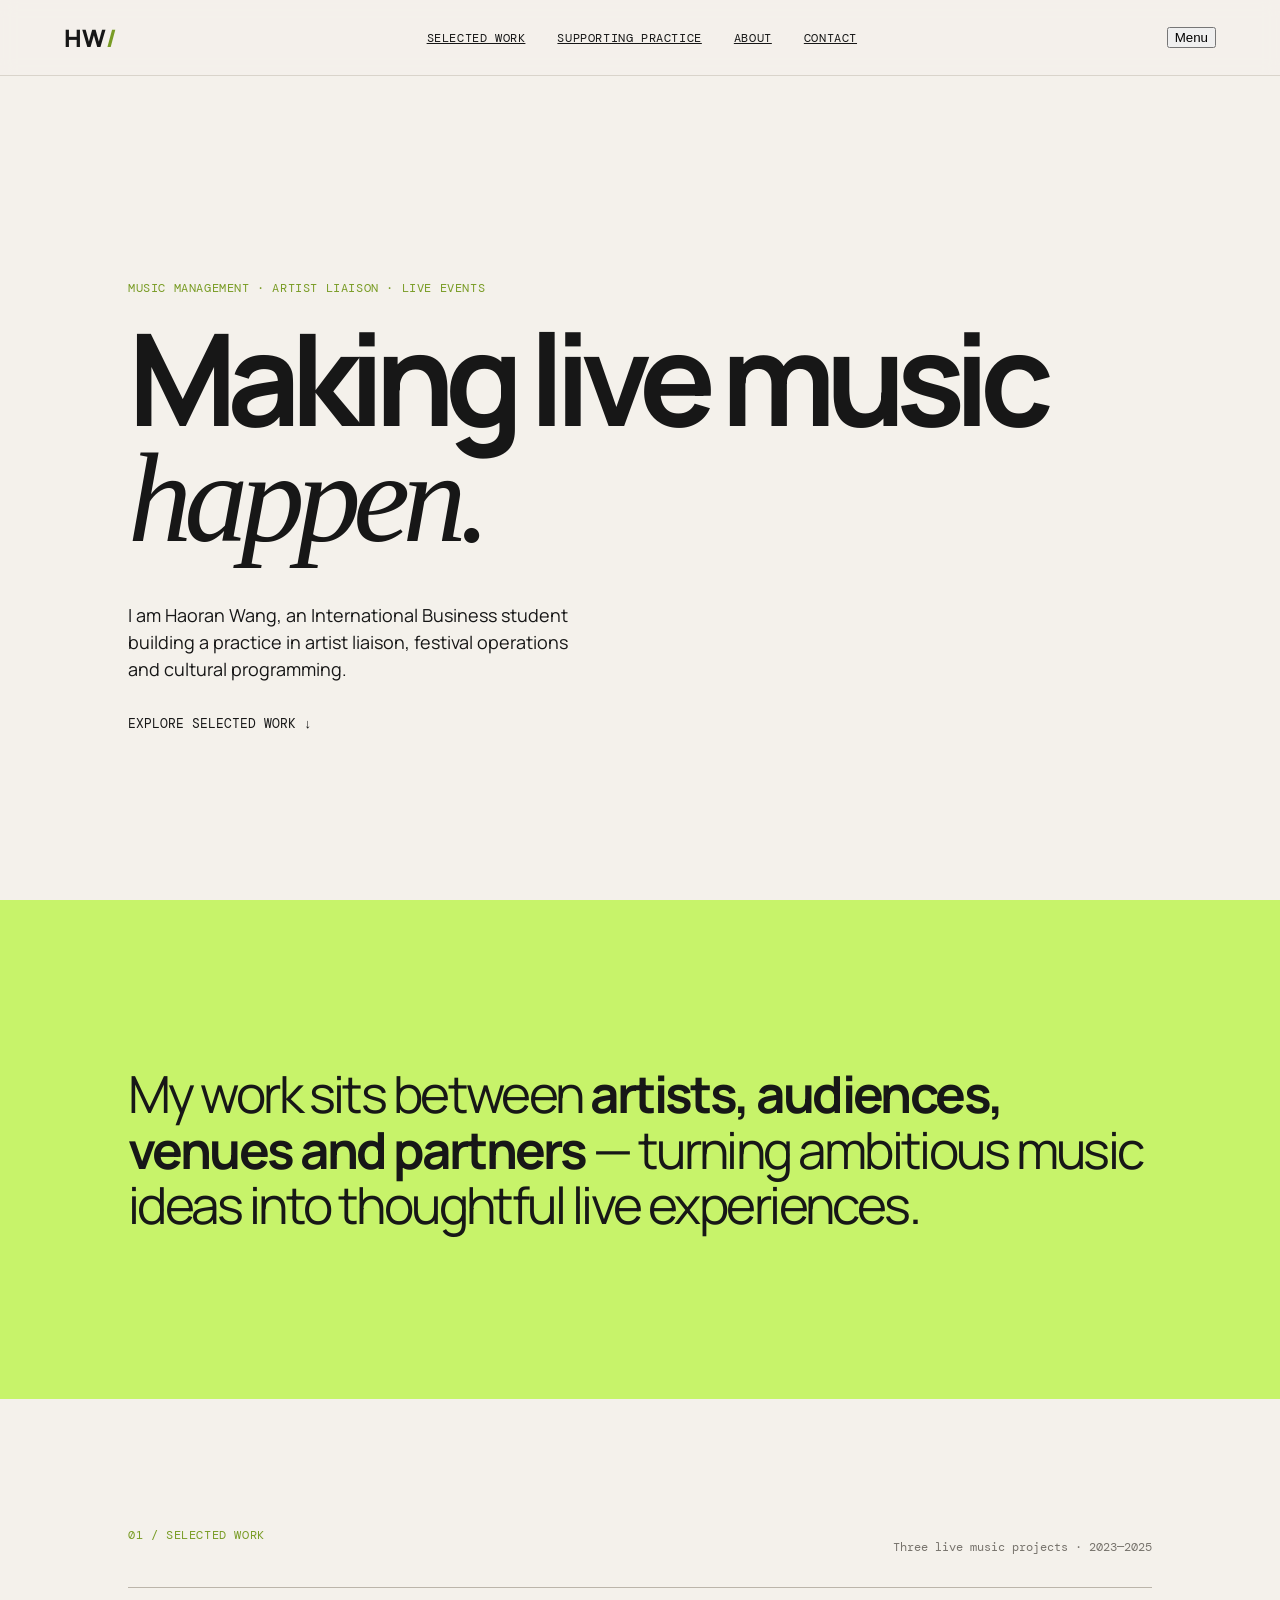
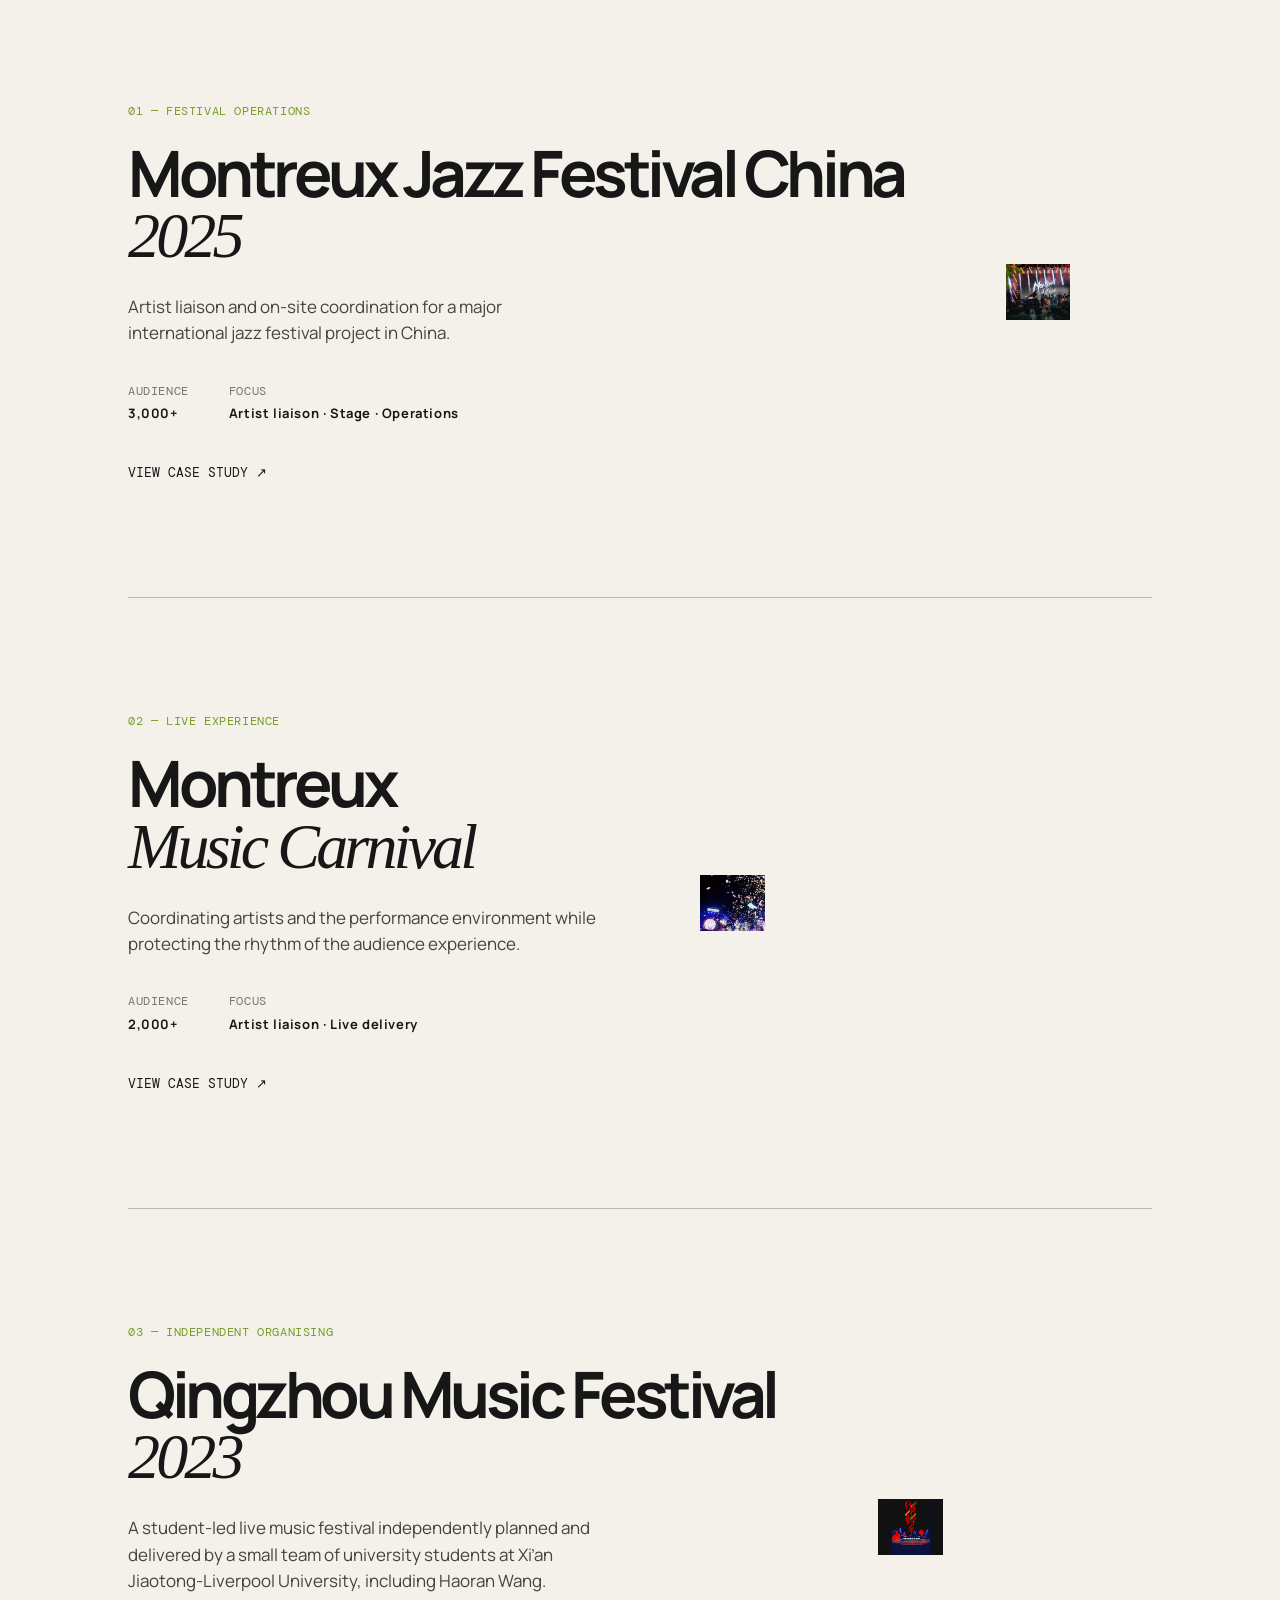
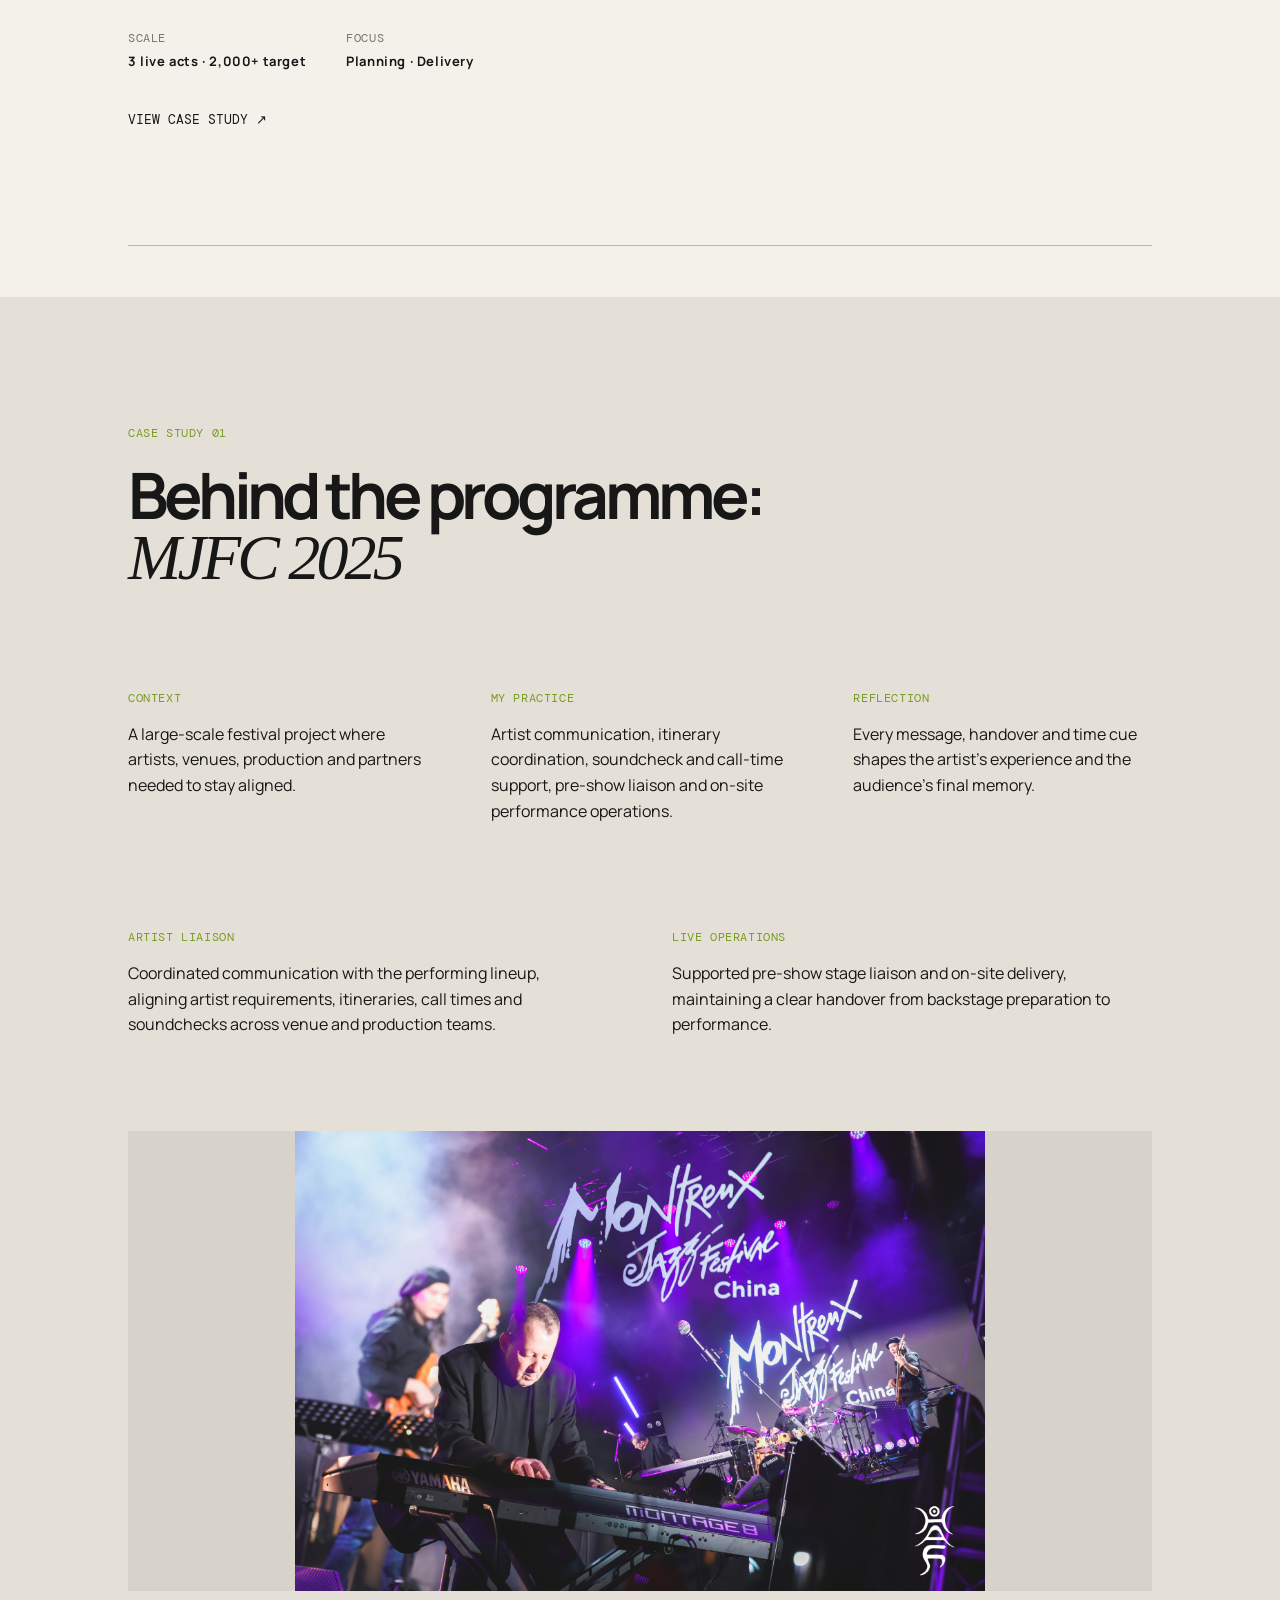
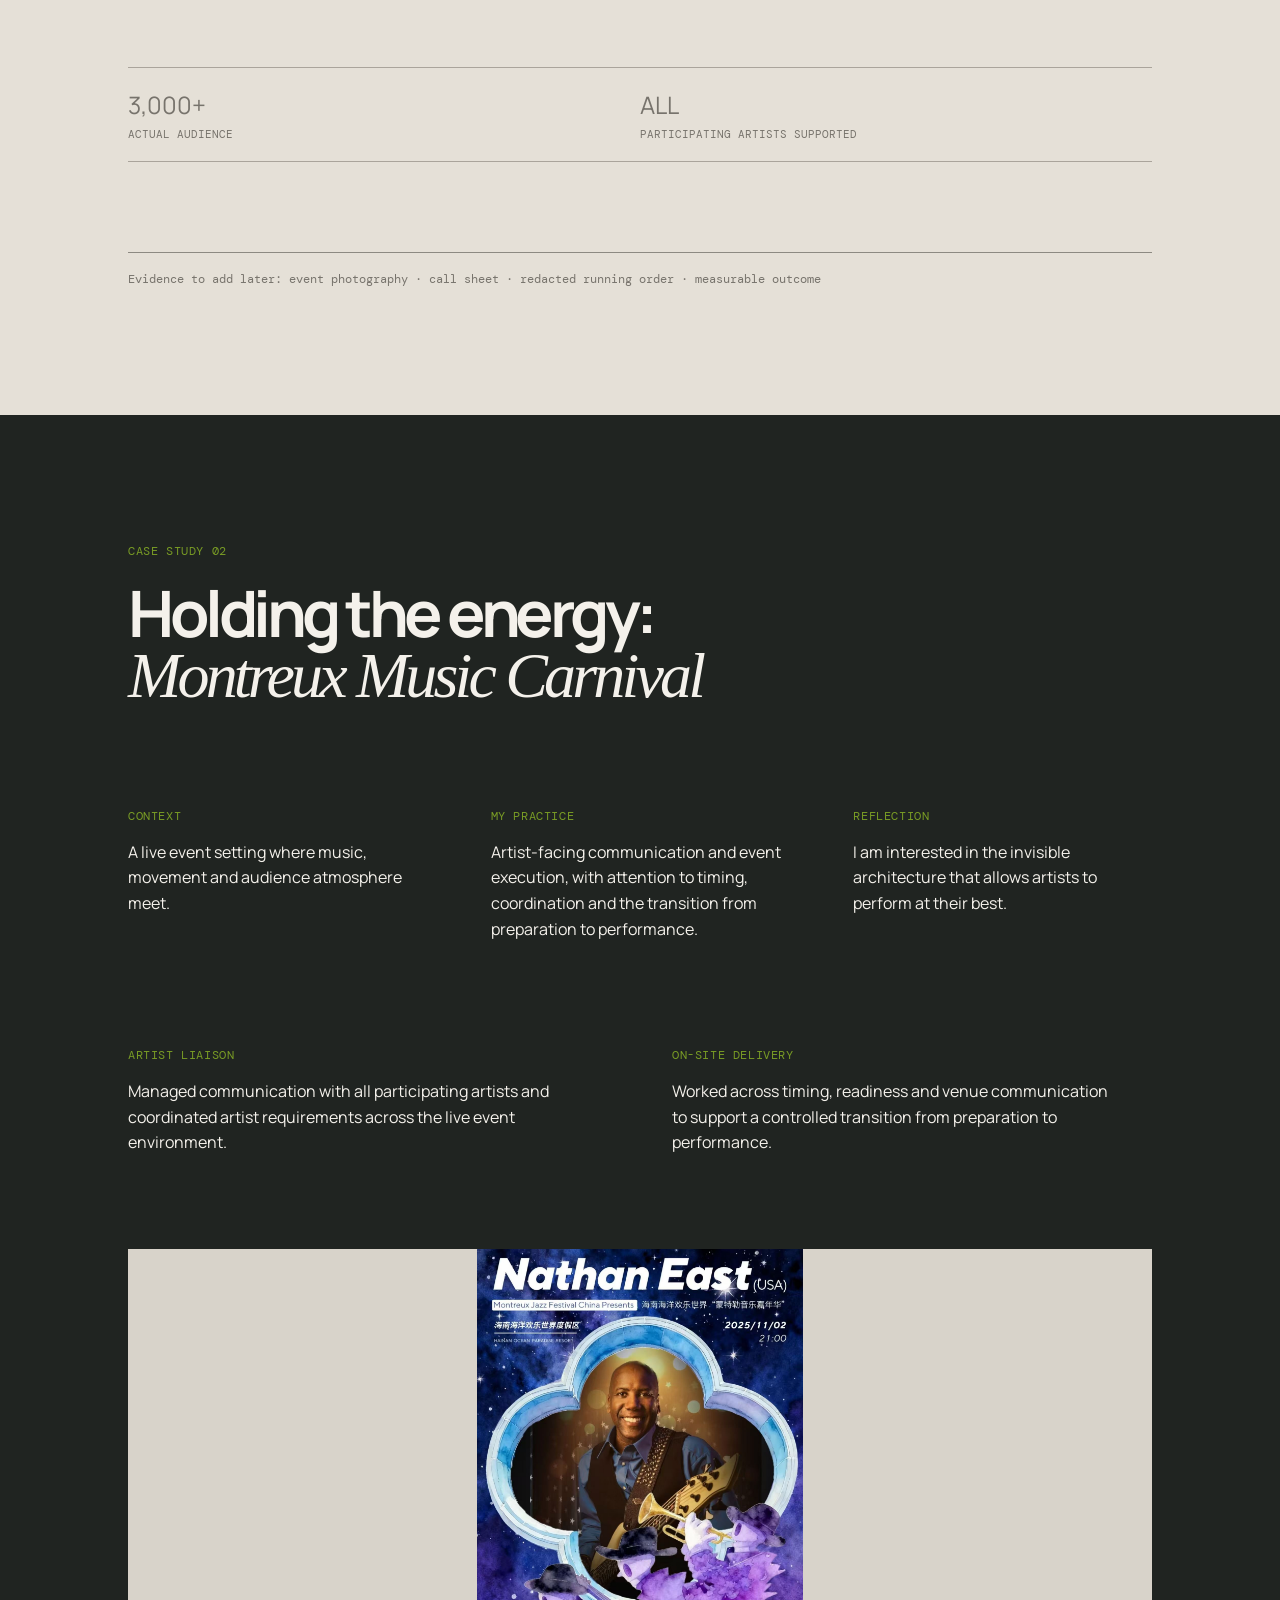
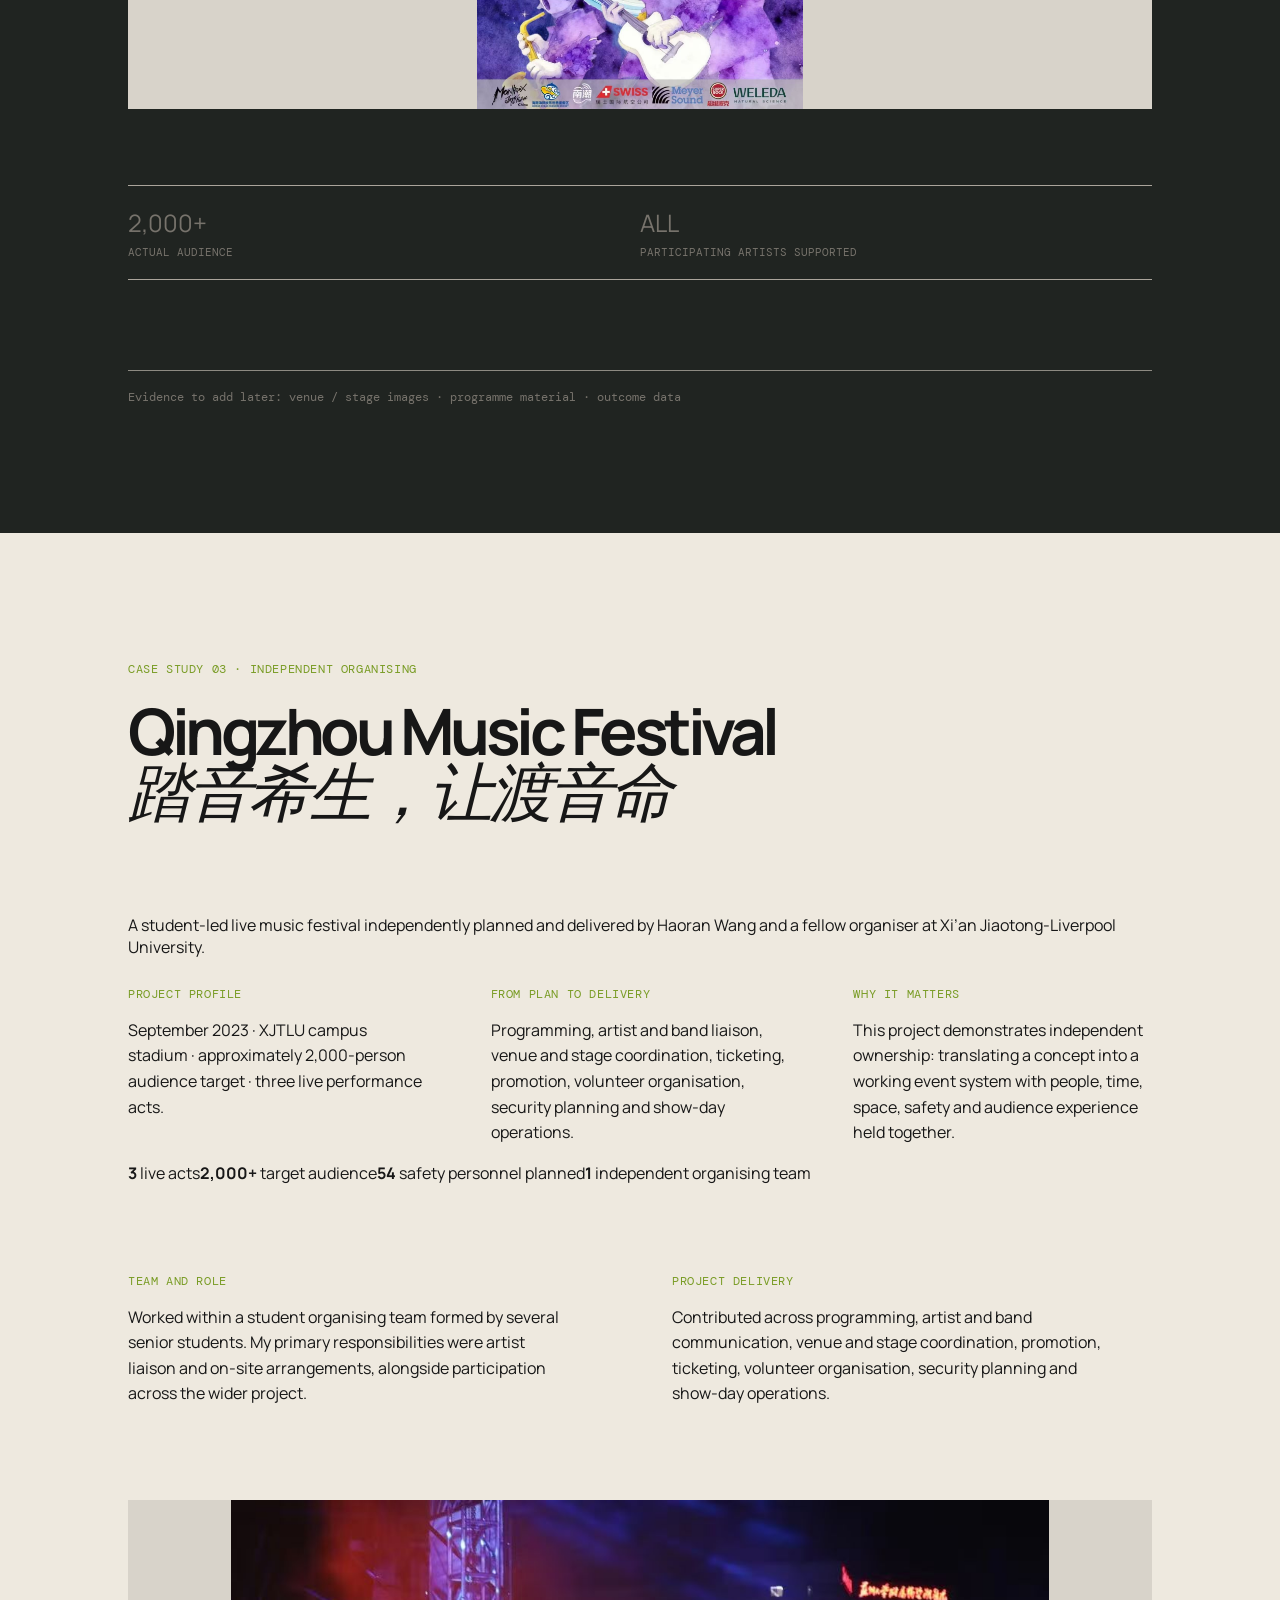
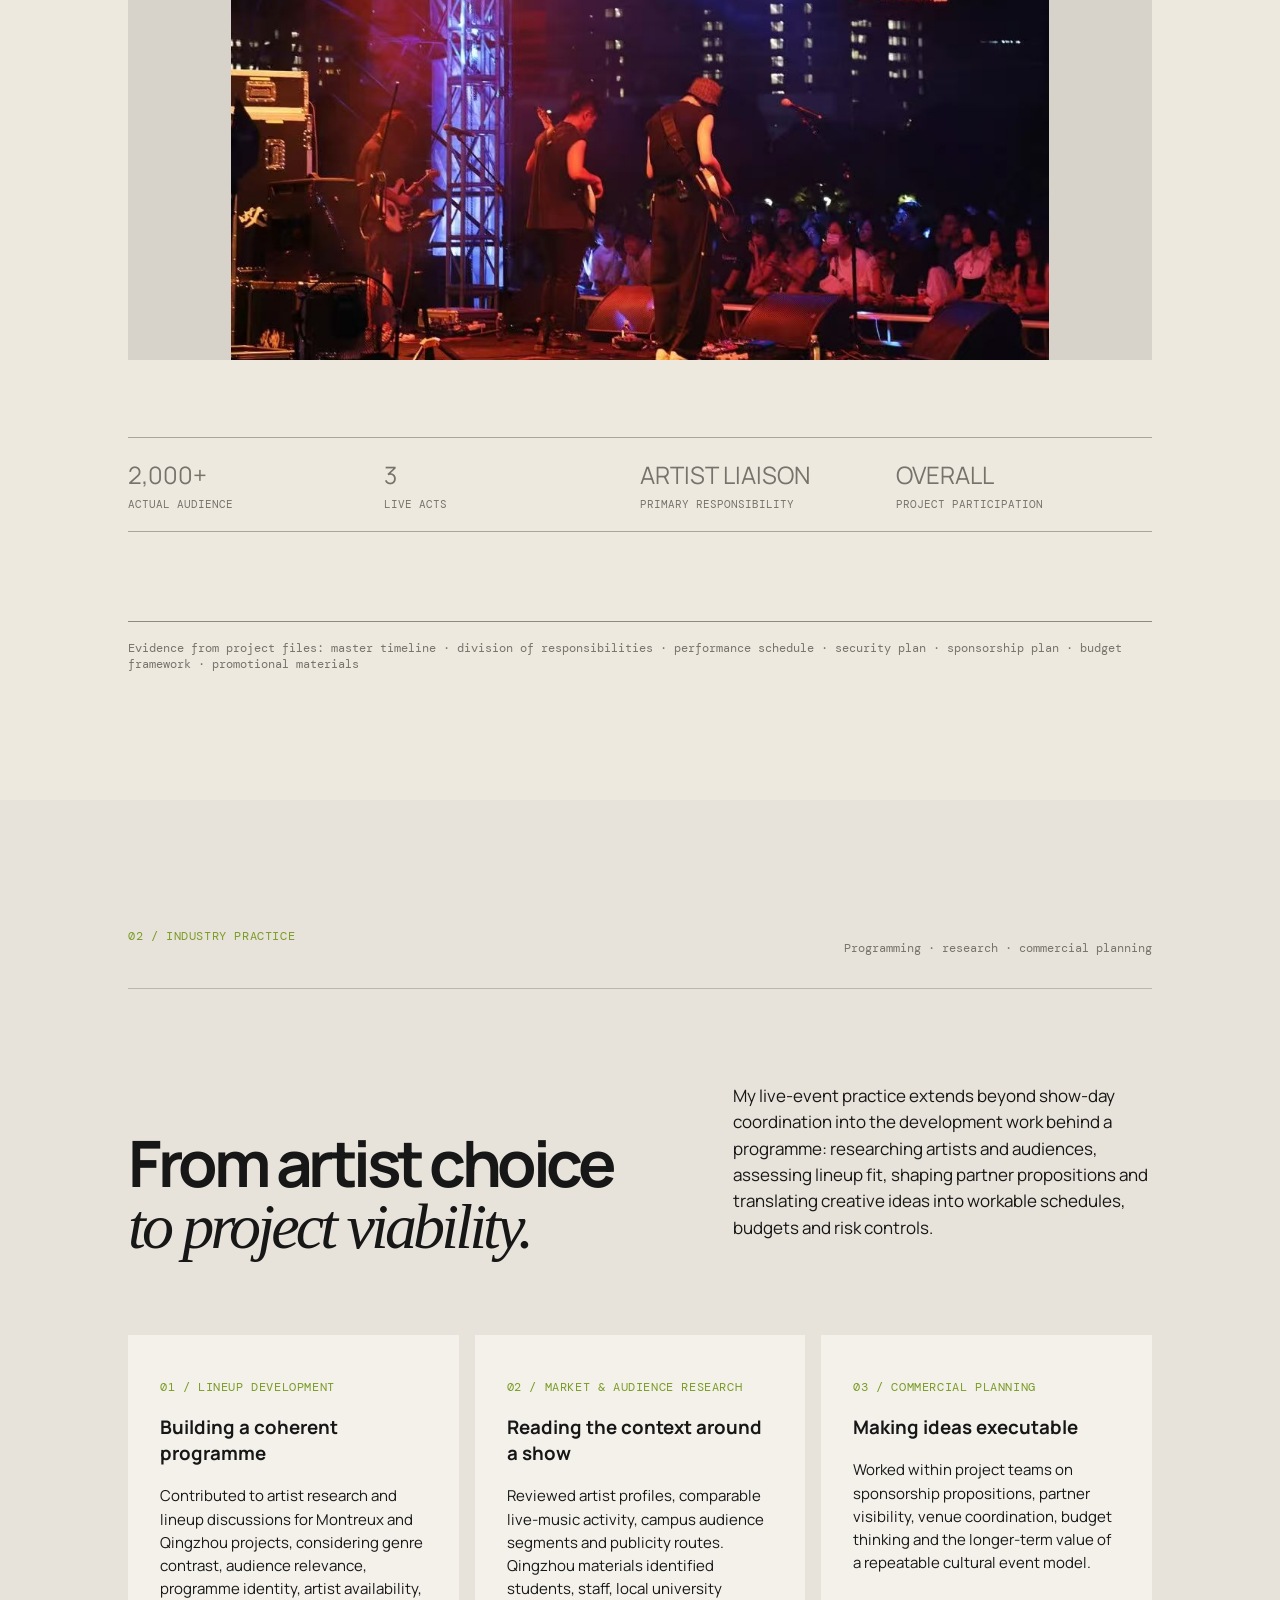
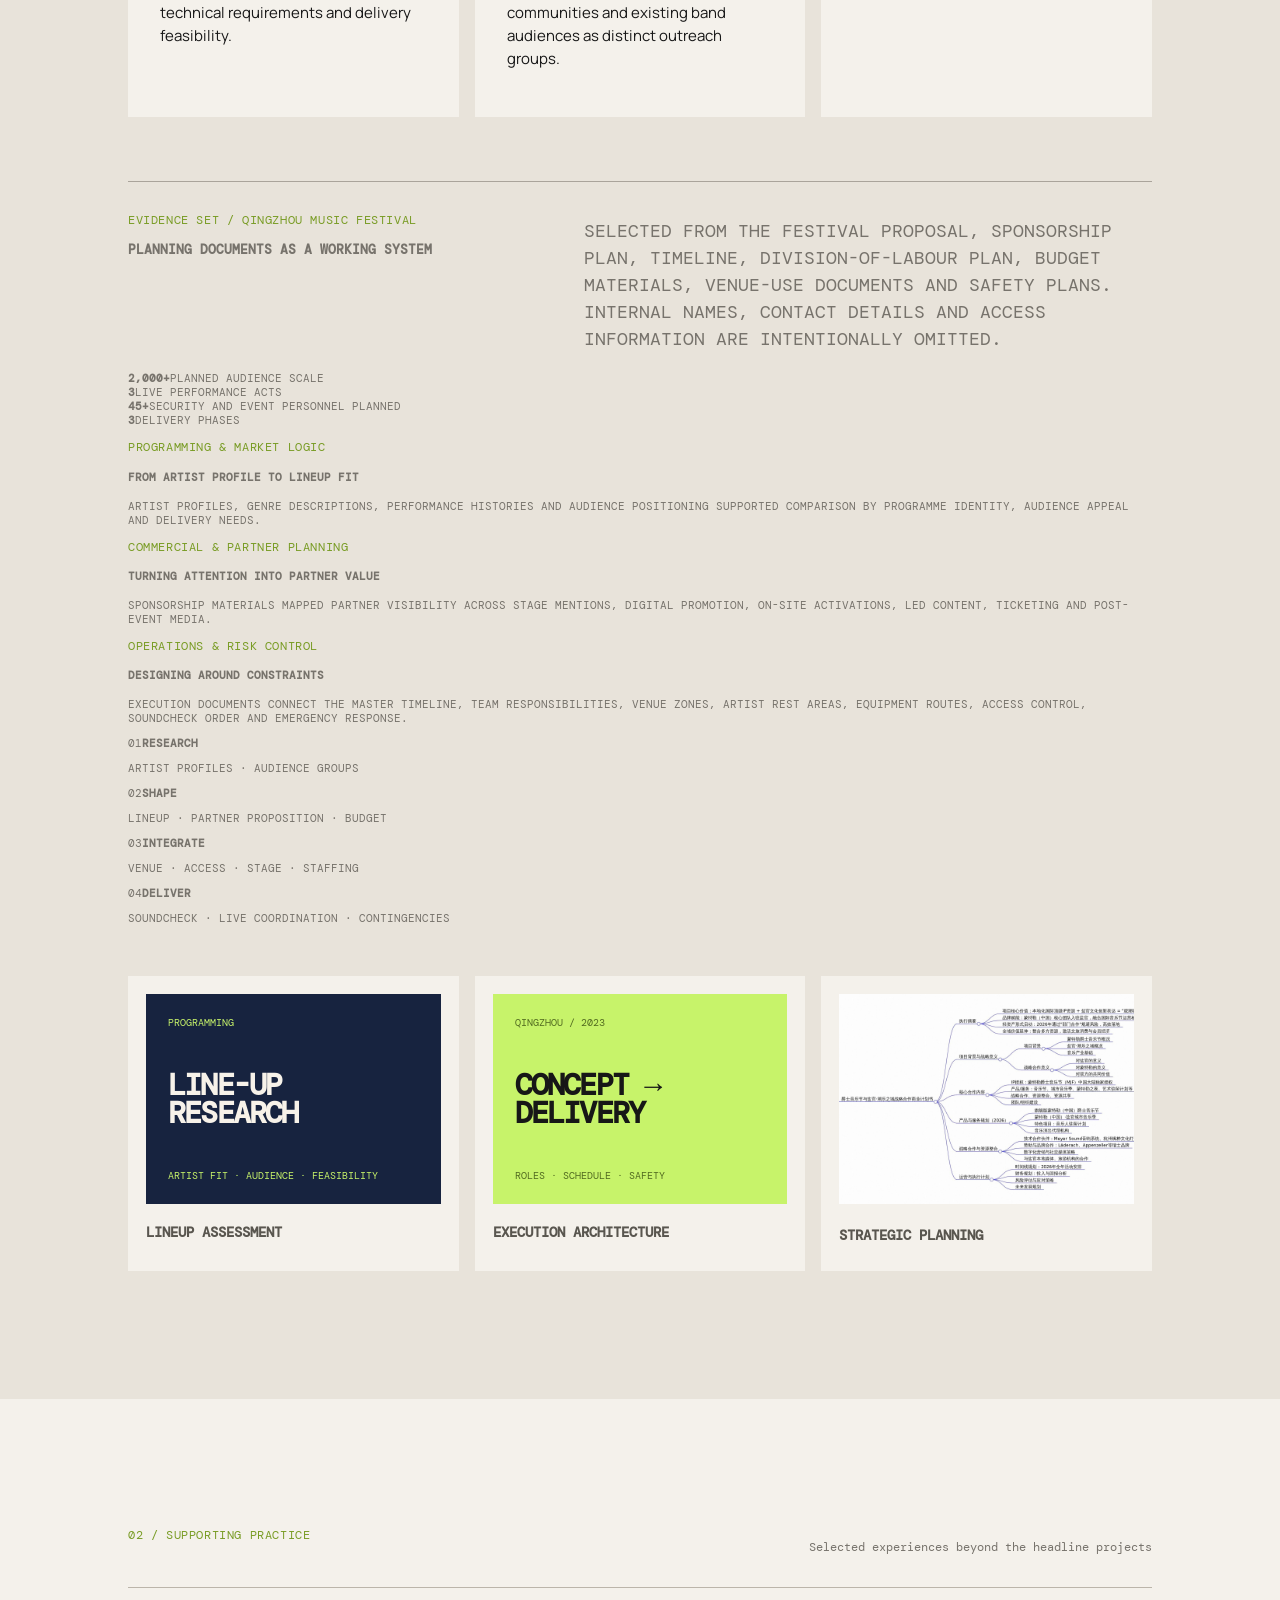
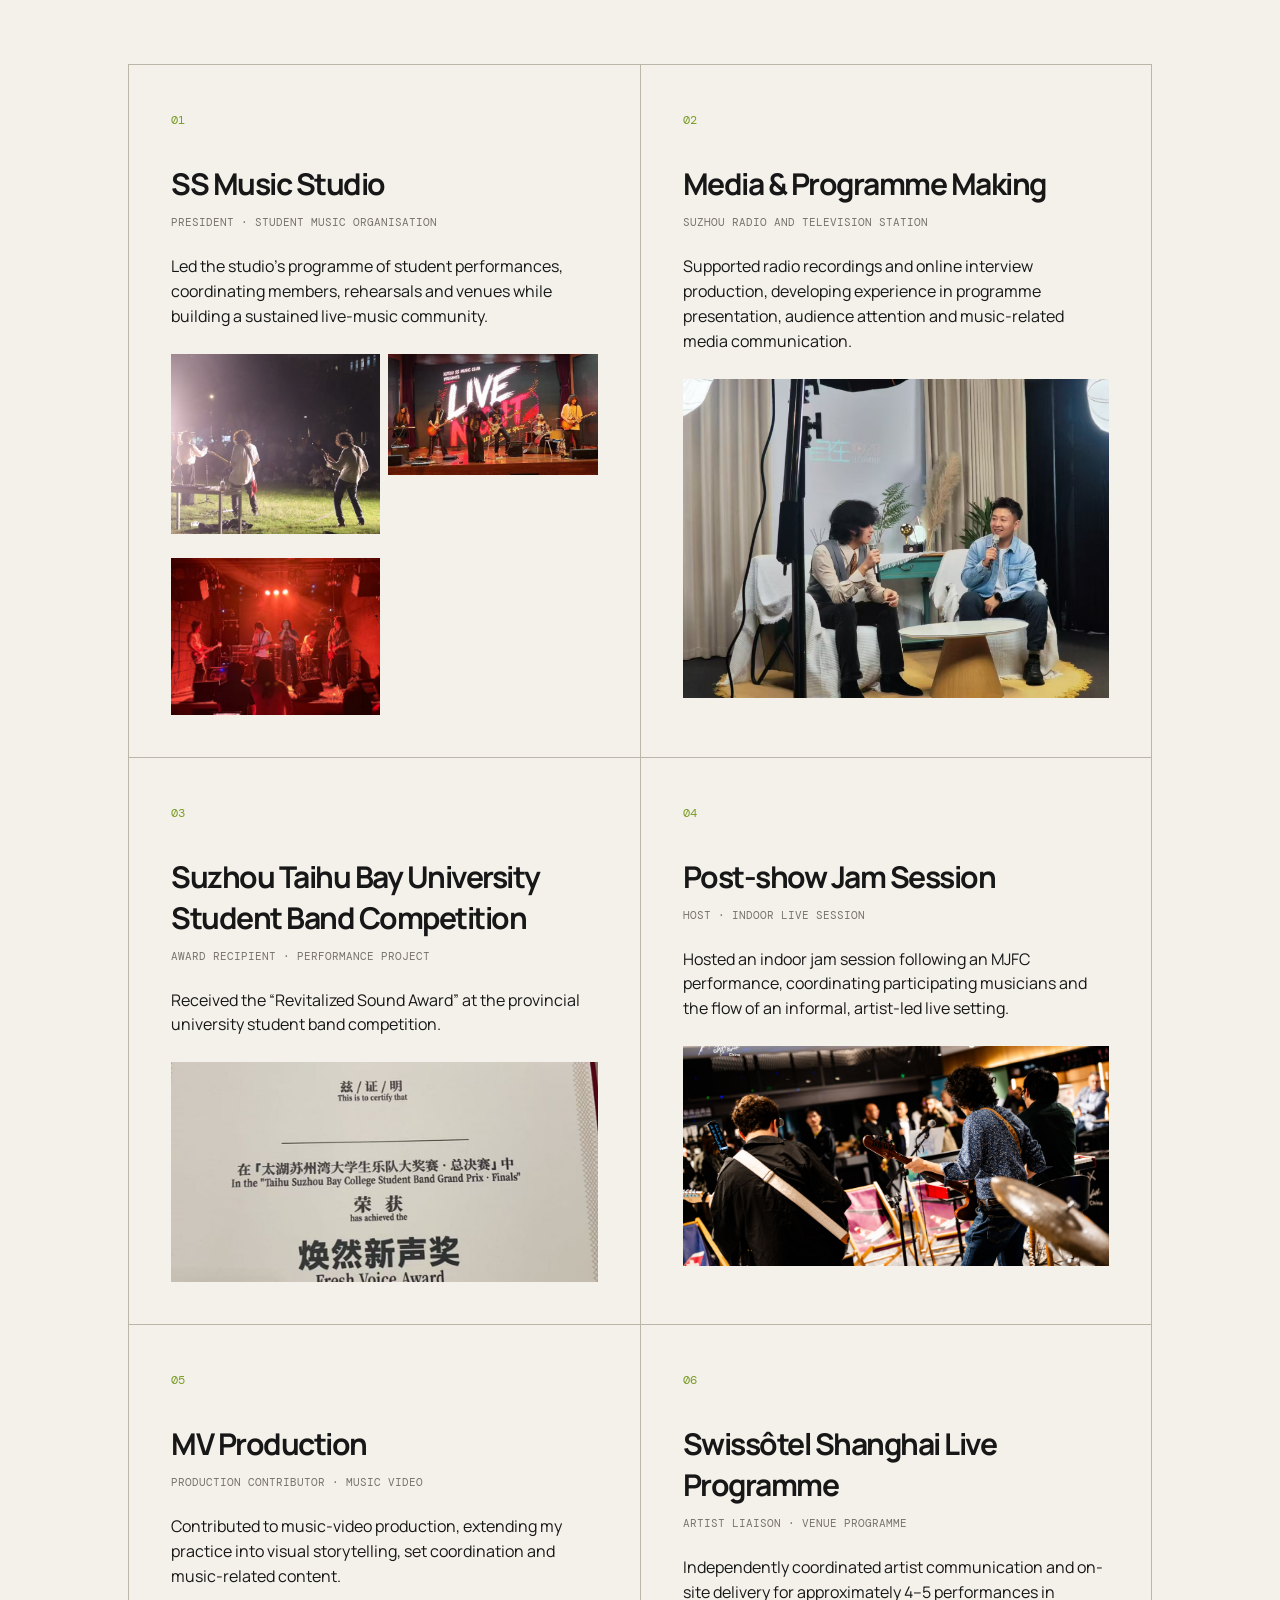
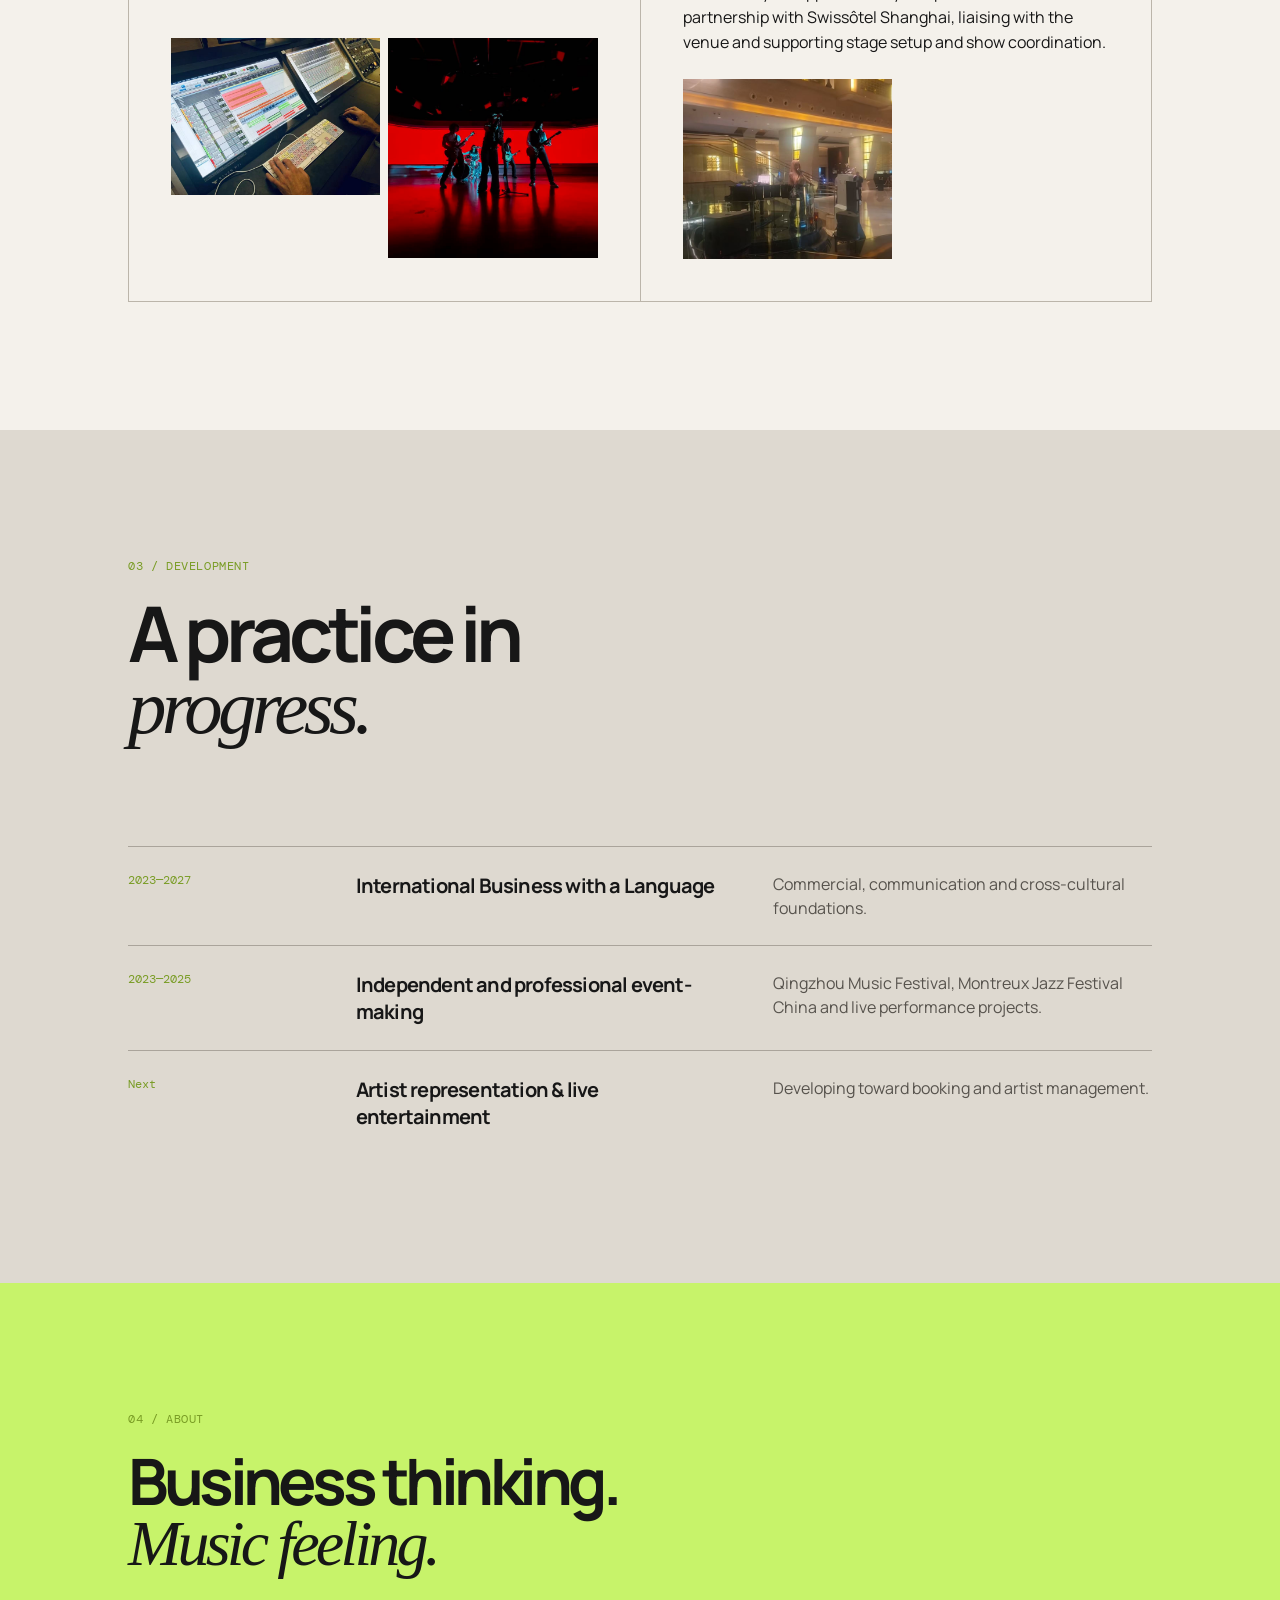
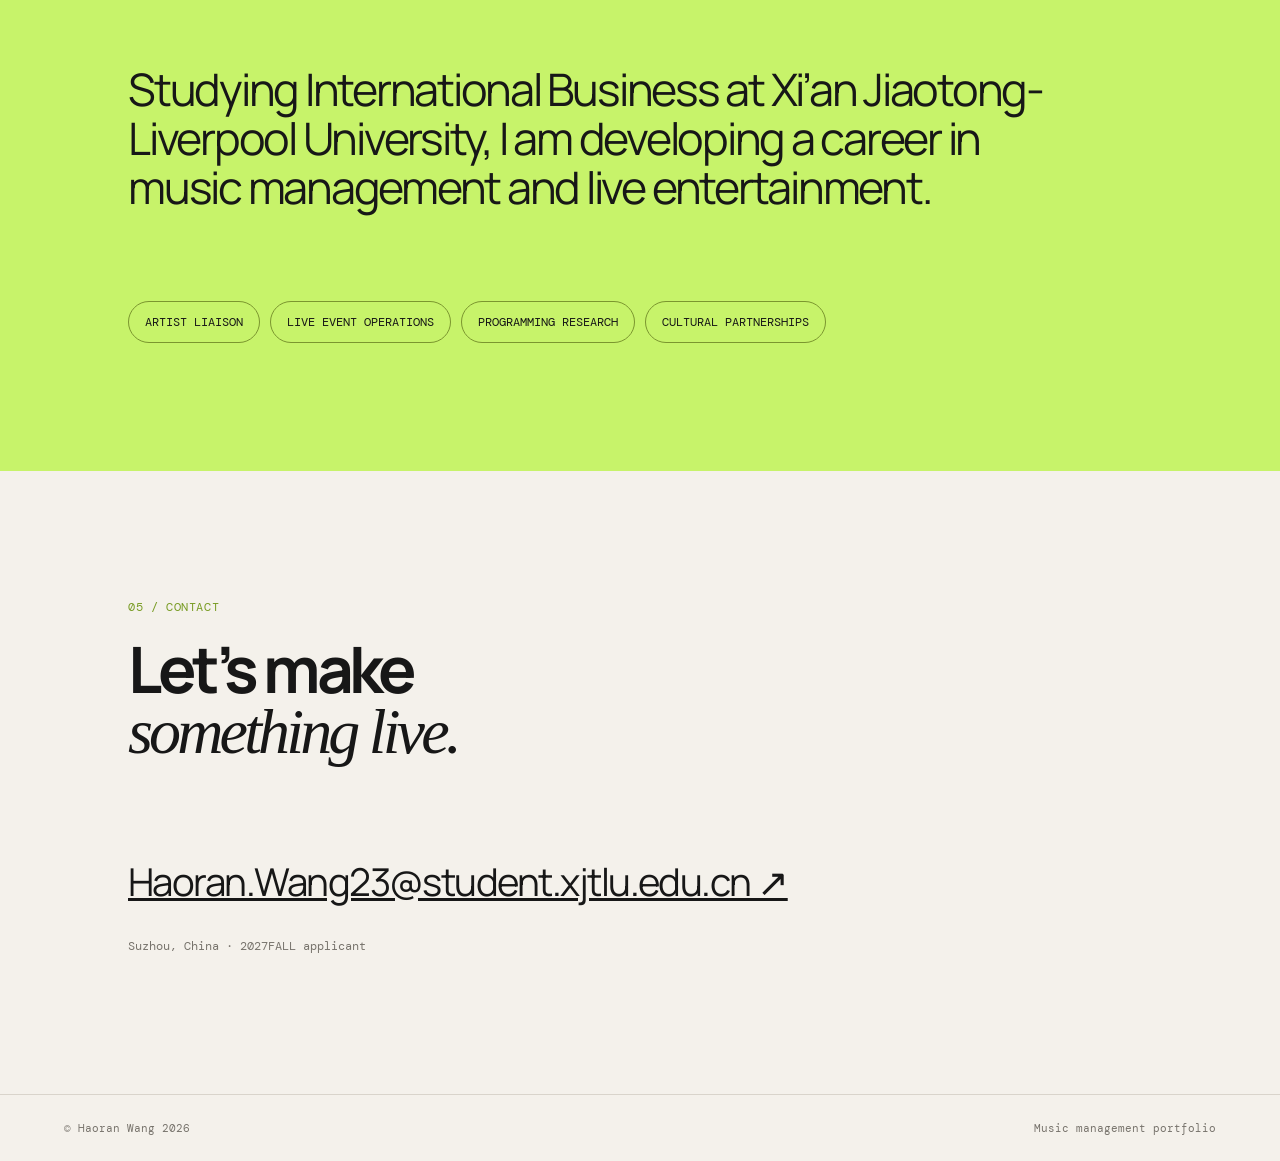
==== index.html @ 739c5ddb "Deploy Haoran Wang music management portfolio" ====
<!doctype html>
<html lang="en">
<head><meta charset="utf-8"><meta name="viewport" content="width=device-width,initial-scale=1"><title>Haoran Wang — Music Management Portfolio</title><link rel="stylesheet" href="style.css"><link rel="stylesheet" href="case-details.css"><link rel="stylesheet" href="order-fix.css?v=1"></head>
<body>
<header><a class="brand" href="#top">HW<span>/</span></a><nav><a href="#work">Selected work</a><a href="#practice">Supporting practice</a><a href="#about">About</a><a href="#contact">Contact</a></nav><button class="menu">Menu</button></header>
<main id="top">
<section class="hero"><p class="eyebrow">Music management · artist liaison · live events</p><h1>Making live music<br><em>happen.</em></h1><p class="intro">I am Haoran Wang, an International Business student building a practice in artist liaison, festival operations and cultural programming.</p><a class="arrow" href="#work">Explore selected work ↓</a></section>
<section class="statement"><p>My work sits between <strong>artists, audiences, venues and partners</strong> — turning ambitious music ideas into thoughtful live experiences.</p></section>
<section id="work" class="work"><div class="section-head"><p class="eyebrow">01 / Selected work</p><p class="muted">Three live music projects · 2023—2025</p></div>
<article class="project"><div class="project-image image-one"><span>MJFC<br>2025</span></div><div class="project-copy"><p class="eyebrow">01 — Festival operations</p><h2>Montreux Jazz Festival China<br><em>2025</em></h2><p>Artist liaison and on-site coordination for a major international jazz festival project in China.</p><div class="meta"><span>Role<br><b>Artist Liaison / Band Manager</b></span><span>Focus<br><b>Artist · Stage · Operations</b></span></div><a class="text-link" href="#mjfc">View case study ↗</a></div></article>
<article class="project reverse"><div class="project-image image-two"><span>MONTREUX<br>MUSIC<br>CARNIVAL</span></div><div class="project-copy"><p class="eyebrow">02 — Live experience</p><h2>Montreux<br><em>Music Carnival</em></h2><p>Coordinating artists and the performance environment while protecting the rhythm of the audience experience.</p><div class="meta"><span>Role<br><b>Artist Liaison / Band Manager</b></span><span>Focus<br><b>Communication · Delivery</b></span></div><a class="text-link" href="#carnival">View case study ↗</a></div></article>
<article class="project"><div class="project-image qingzhou-image"><span>QINGZHOU<br>2023</span></div><div class="project-copy"><p class="eyebrow">03 — Independent organising</p><h2>Qingzhou Music Festival<br><em>2023</em></h2><p>A student-led festival independently planned and delivered by Haoran Wang and a fellow organiser at Xi’an Jiaotong-Liverpool University.</p><div class="meta"><span>Scale<br><b>3 live acts · 2,000+ target</b></span><span>Focus<br><b>Planning · Delivery</b></span></div><a class="text-link" href="#qingzhou">View case study ↗</a></div></article>
</section>
<section id="mjfc" class="case"><p class="eyebrow">Case study 01</p><h2>Behind the programme:<br><em>MJFC 2025</em></h2><div class="case-grid"><div><p class="label">Context</p><p>A large-scale festival project where artists, venues, production and partners needed to stay aligned.</p></div><div><p class="label">My practice</p><p>Artist communication, itinerary coordination, soundcheck and call-time support, pre-show liaison and on-site performance operations.</p></div><div><p class="label">Reflection</p><p>Every message, handover and time cue shapes the artist’s experience and the audience’s final memory.</p></div></div><div class="evidence">Evidence to add later: event photography · call sheet · redacted running order · measurable outcome</div></section>
<section id="carnival" class="case dark"><p class="eyebrow">Case study 02</p><h2>Holding the energy:<br><em>Montreux Music Carnival</em></h2><div class="case-grid"><div><p class="label">Context</p><p>A live event setting where music, movement and audience atmosphere meet.</p></div><div><p class="label">My practice</p><p>Artist-facing communication and event execution, with attention to timing, coordination and the transition from preparation to performance.</p></div><div><p class="label">Reflection</p><p>I am interested in the invisible architecture that allows artists to perform at their best.</p></div></div><div class="evidence">Evidence to add later: venue / stage images · programme material · outcome data</div></section>
<section id="qingzhou" class="case qingzhou-page"><p class="eyebrow">Case study 03 · Independent organising</p><h2>Qingzhou Music Festival<br><em>踏音希生，让渡音命</em></h2><p class="qingzhou-lead">A student-led live music festival independently planned and delivered by Haoran Wang and a fellow organiser at Xi’an Jiaotong-Liverpool University.</p><div class="case-grid"><div><p class="label">Project profile</p><p>September 2023 · XJTLU campus stadium · approximately 2,000-person audience target · three live performance acts.</p></div><div><p class="label">From plan to delivery</p><p>Programming, artist and band liaison, venue and stage coordination, ticketing, promotion, volunteer organisation, security planning and show-day operations.</p></div><div><p class="label">Why it matters</p><p>This project demonstrates independent ownership: translating a concept into a working event system with people, time, space, safety and audience experience held together.</p></div></div><div class="qingzhou-stats"><span><b>3</b> live acts</span><span><b>2,000+</b> target audience</span><span><b>54</b> safety personnel planned</span><span><b>1</b> independent organising team</span></div><div class="evidence">Evidence from project files: master timeline · division of responsibilities · performance schedule · security plan · sponsorship plan · budget framework · promotional materials</div></section>
<section id="practice" class="support"><div class="section-head"><p class="eyebrow">02 / Supporting practice</p><p class="muted">Selected experiences beyond the headline projects</p></div><div class="support-grid"><article><span class="num">01</span><h3>SS Music Studio</h3><p class="role">President · Xi’an Jiaotong-Liverpool University</p><p>Planned and delivered live performances, coordinating venues, schedules, bands and show-day operations. Events attracted up to 300 attendees and the studio received the provincial “Revitalized Sound Award”.</p></article><article><span class="num">02</span><h3>Media &amp; programme making</h3><p class="role">Suzhou Radio and Television Station</p><p>Supported radio recordings and online interview videos, developing an understanding of presentation, audience attention and live-to-media communication.</p></article><article><span class="num">03</span><h3>Festival community</h3><p class="role">Qingzhou Music Festival · Montreux Band Showcase</p><p>Contributed to festival organising and showcase coordination, extending my experience from artist support to the wider network of teams, audiences and cultural partners.</p></article><article><span class="num">04</span><h3>Music beyond the stage</h3><p class="role">University anthem · Municipal performances</p><p>Contributed to rehearsals, content production and on-site presentation for institutional and public events.</p></article></div></section>
<section class="timeline"><p class="eyebrow">03 / Development</p><h2>A practice in<br><em>progress.</em></h2><div class="timeline-row"><span>2023—2027</span><strong>International Business with a Language</strong><p>Commercial, communication and cross-cultural foundations.</p></div><div class="timeline-row"><span>2023—2025</span><strong>Independent and professional event-making</strong><p>Qingzhou Music Festival, Montreux Jazz Festival China and live performance projects.</p></div><div class="timeline-row"><span>Next</span><strong>Artist representation &amp; live entertainment</strong><p>Developing toward booking and artist management.</p></div></section>
<section id="about" class="about"><p class="eyebrow">04 / About</p><h2>Business thinking.<br><em>Music feeling.</em></h2><p class="big-copy">Studying International Business at Xi’an Jiaotong-Liverpool University, I am developing a career in music management and live entertainment.</p><div class="skills"><span>Artist liaison</span><span>Live event operations</span><span>Programming research</span><span>Cultural partnerships</span></div></section>
<section id="contact" class="contact"><p class="eyebrow">05 / Contact</p><h2>Let’s make<br><em>something live.</em></h2><a class="email" href="mailto:Haoran.Wang23@student.xjtlu.edu.cn">Haoran.Wang23@student.xjtlu.edu.cn ↗</a><p class="muted">Suzhou, China · 2027FALL applicant</p></section></main><footer><span>© Haoran Wang 2026</span><span>Music management portfolio</span></footer><script src="case-details.js"></script></body></html>
---- style.css ----
@import url('https://fonts.googleapis.com/css2?family=DM+Mono:wght@400;500&family=Manrope:wght@400;500;600;700;800&display=swap');:root{--ink:#171717;--paper:#f4f1eb;--lime:#c7f36a;--muted:#77736c}*{box-sizing:border-box}html{scroll-behavior:smooth}body{margin:0;background:var(--paper);color:var(--ink);font-family:Manrope,Arial,sans-serif}header{height:76px;padding:0 5vw;display:flex;align-items:center;justify-content:space-between;border-bottom:1px solid #d9d4cb;position:sticky;top:0;background:#f4f1ebee;backdrop-filter:blur(8px);z-index:2}.brand{font-size:24px;font-weight:800;text-decoration:none}.brand span{color:#799c25}nav{display:flex;gap:32px}a{color:inherit}nav a,.eyebrow,.label,.meta{font:12px 'DM Mono',monospace;text-transform:uppercase;letter-spacing:.05em}.hero{min-height:calc(100vh - 76px);padding:14vh 10vw 10vh;display:flex;flex-direction:column;justify-content:center}.eyebrow{color:#799c25;margin:0 0 24px}.hero h1{font-size:clamp(56px,10vw,148px);line-height:.9;letter-spacing:-.08em;margin:0}.hero em,h1 em,h2 em{font-family:Georgia,serif;font-weight:400;letter-spacing:-.06em}.intro{max-width:470px;font-size:18px;line-height:1.5;margin:46px 0 32px}.arrow,.text-link{font:13px 'DM Mono',monospace;text-transform:uppercase;text-decoration:none}.statement{padding:9vw 10vw;background:var(--lime);font-size:clamp(28px,4vw,56px);line-height:1.08;letter-spacing:-.05em}.work{padding:10vw 10vw 4vw}.section-head{display:flex;justify-content:space-between;border-bottom:1px solid #bbb5aa;padding-bottom:20px}.muted{color:var(--muted);font:12px 'DM Mono',monospace}.project{display:grid;grid-template-columns:1.1fr 1fr;gap:8vw;align-items:center;padding:9vw 0;border-bottom:1px solid #bbb5aa}.project.reverse{grid-template-columns:1fr 1.1fr}.reverse .project-image{order:2}.project-image{aspect-ratio:1.15;display:flex;align-items:flex-end;padding:28px;background-size:cover!important;background-position:center!important;color:#fff}.image-one{background-image:linear-gradient(180deg,transparent 35%,#101b19aa),url('assets/mjfc25-stage.jpg')!important}.image-two{background-image:linear-gradient(180deg,transparent 35%,#211c36aa),url('assets/mcf-audience.jpg')!important}.qingzhou-image{background-image:linear-gradient(180deg,transparent 35%,#17171788),url('assets/qingzhou-poster.png')!important}.project-image span{display:none}.project-copy h2,.case h2,.about h2,.contact h2{font-size:clamp(36px,5vw,74px);line-height:.94;letter-spacing:-.07em;margin:0 0 28px}.project-copy>p:not(.eyebrow){font-size:17px;line-height:1.55;max-width:470px;color:#45423e}.meta{display:flex;gap:40px;margin:34px 0;color:var(--muted);line-height:1.8}.meta b{font-family:Manrope;font-size:13px;color:var(--ink);text-transform:none}.case{padding:10vw;background:#e5e0d7}.case.dark{background:#202421;color:#f4f1eb}.case.qingzhou-page{background:#eee9df}.case h2{margin-bottom:7vw}.case-grid{display:grid;grid-template-columns:repeat(3,1fr);gap:5vw}.case-grid p:not(.label){line-height:1.6;font-size:16px;max-width:320px}.label{color:#799c25}.evidence{margin-top:7vw;padding-top:18px;border-top:1px solid #8d8a82;color:var(--muted);font:12px 'DM Mono',monospace}.support{padding:10vw}.support-grid{display:grid;grid-template-columns:repeat(2,1fr);gap:1px;background:#bbb5aa;margin-top:6vw;border:1px solid #bbb5aa}.support-grid article{background:var(--paper);padding:42px;min-height:300px}.num{font:12px 'DM Mono',monospace;color:#799c25}.support h3{font-size:30px;letter-spacing:-.05em;margin:34px 0 8px}.role{font:11px 'DM Mono',monospace;text-transform:uppercase;color:var(--muted)}.support article>p:not(.role){line-height:1.55;max-width:440px;margin:25px 0}.timeline{background:#ded9d0;padding:10vw}.timeline h2{font-size:clamp(42px,6vw,86px);line-height:.92;letter-spacing:-.07em;margin:0 0 8vw}.timeline-row{display:grid;grid-template-columns:1fr 2fr 2fr;gap:3vw;padding:25px 0;border-top:1px solid #aaa49b}.timeline-row span{font:12px 'DM Mono',monospace;color:#799c25}.timeline-row strong{font-size:20px;letter-spacing:-.04em}.timeline-row p{margin:0;line-height:1.5;color:#57534d}.about,.contact{padding:10vw}.about{background:var(--lime)}.big-copy{font-size:clamp(25px,3.5vw,52px);line-height:1.1;letter-spacing:-.05em;max-width:950px;margin:7vw 0}.skills{display:flex;flex-wrap:wrap;gap:10px}.skills span{border:1px solid #7b962f;padding:12px 16px;border-radius:100px;font:12px 'DM Mono',monospace;text-transform:uppercase}.contact{min-height:65vh;display:flex;flex-direction:column;justify-content:center}.email{font-size:clamp(20px,3vw,42px);letter-spacing:-.04em;margin:5vw 0 18px}.contact .muted{font-size:12px}footer{padding:26px 5vw;display:flex;justify-content:space-between;border-top:1px solid #d9d4cb;color:var(--muted);font:11px 'DM Mono',monospace}@media(max-width:700px){nav{display:none}.hero{padding:12vh 7vw 8vh}.work,.about,.contact,.case,.support,.timeline{padding:18vw 7vw}.project,.project.reverse{display:flex;flex-direction:column;gap:36px}.reverse .project-image{order:0}.project-image{width:100%}.case-grid,.support-grid{grid-template-columns:1fr}.section-head{display:block}.section-head .muted{margin-top:16px}.meta{gap:20px;flex-wrap:wrap}.timeline-row{display:block}.timeline-row strong,.timeline-row p{display:block;margin-top:12px}footer{padding:24px 7vw;display:block}footer span{display:block;margin:5px 0}}
---- case-details.css ----
.detail-block{display:grid;grid-template-columns:repeat(2,1fr);gap:5vw;margin:6vw 0}.detail-block p:not(.label){font-size:16px;line-height:1.6;max-width:440px}.case-visuals{display:grid;grid-template-columns:1fr;gap:16px;margin:6vw 0;align-items:start}.case-visuals figure{min-width:0;margin:0;background:#d8d3ca;overflow:hidden}.case-visuals img{width:100%;height:auto!important;max-height:460px;object-fit:contain!important;display:block}.data-strip{display:flex;flex-wrap:wrap;border-top:1px solid #aaa49b;border-bottom:1px solid #aaa49b;margin-top:6vw}.data-strip span{flex:1;min-width:170px;padding:20px 18px 20px 0;font:11px 'DM Mono',monospace;text-transform:uppercase;color:#77736c}.data-strip b{display:block;font:24px Manrope;color:inherit;margin-bottom:6px}.secondary-case img{width:100%;max-height:220px;object-fit:cover;margin-top:24px;display:block}.case-note{font:12px 'DM Mono',monospace;color:#77736c;margin-top:20px}@media(max-width:700px){.detail-block{grid-template-columns:1fr}.case-visuals img{max-height:420px}}
.mini-gallery{display:grid;grid-template-columns:repeat(2,1fr);gap:8px;margin-top:24px}.mini-gallery img{margin:0;max-height:180px}.secondary-case img{width:100%;max-height:220px;object-fit:cover;margin-top:24px;display:block}
.qingzhou-gallery{grid-template-columns:1fr 1.35fr}.qingzhou-gallery figure{background:#111}.qingzhou-gallery img{height:420px!important;max-height:420px;object-fit:contain!important}@media(max-width:700px){.qingzhou-gallery{grid-template-columns:1fr}.qingzhou-gallery img{height:auto!important;max-height:420px}}
.industry-practice{padding:10vw;background:#e8e3da}.industry-intro{display:grid;grid-template-columns:1.2fr 1fr;gap:8vw;align-items:end;margin:6vw 0}.industry-intro h2{font-size:clamp(40px,5vw,72px);line-height:.95;letter-spacing:-.07em;margin:0}.industry-intro p{font-size:17px;line-height:1.55}.industry-grid{display:grid;grid-template-columns:repeat(3,1fr);gap:16px}.industry-grid article{background:var(--paper);padding:32px;min-height:250px}.industry-grid article>p:not(.label){line-height:1.55;font-size:15px}.industry-evidence{margin-top:5vw;padding-top:18px;border-top:1px solid #aaa49b;color:#77736c;font:11px 'DM Mono',monospace;text-transform:uppercase}@media(max-width:700px){.industry-practice{padding:18vw 7vw}.industry-intro,.industry-grid{grid-template-columns:1fr}.industry-intro{gap:28px}.industry-grid article{min-height:auto}}
@import url('artifacts.css');
.industry-practice{padding:10vw;background:#e8e3da}.industry-intro{display:grid;grid-template-columns:1.2fr 1fr;gap:8vw;align-items:end;margin:6vw 0}.industry-intro h2{font-size:clamp(40px,5vw,72px);line-height:.95;letter-spacing:-.07em;margin:0}.industry-intro p{font-size:17px;line-height:1.55}.industry-grid{display:grid;grid-template-columns:repeat(3,1fr);gap:16px}.industry-grid article{background:var(--paper);padding:32px;min-height:250px}.industry-grid article>p:not(.label){line-height:1.55;font-size:15px}.artifact-board{margin-top:8vw;padding-top:5vw;border-top:1px solid #aaa49b}.artifact-heading{display:grid;grid-template-columns:1fr 1.5fr;gap:6vw}.artifact-heading p:last-child{font-size:18px;line-height:1.5}.artifact-grid{display:grid;grid-template-columns:repeat(3,1fr);gap:16px;margin-top:4vw}.artifact-grid article{background:var(--paper);padding:18px}.artifact-sheet{height:210px;padding:22px;background:#17233f;color:#f7f2e9;display:flex;flex-direction:column;justify-content:space-between}.artifact-sheet span,.artifact-sheet small{font:10px 'DM Mono',monospace;text-transform:uppercase;color:#c7f36a}.artifact-sheet strong{font-size:30px;line-height:.95}.timeline-sheet{background:#c7f36a;color:#171717}.timeline-sheet span,.timeline-sheet small{color:#526b20}.artifact-photo{width:100%;height:210px;object-fit:cover}.artifact-title{font-weight:700;margin:18px 0 7px}.source-note{margin-top:4vw;color:#77736c;font:11px 'DM Mono',monospace;text-transform:uppercase}@media(max-width:700px){.industry-intro,.industry-grid,.artifact-heading,.artifact-grid{grid-template-columns:1fr}.industry-practice{padding:18vw 7vw}.artifact-heading{gap:15px}}
.secondary-photo{width:100%;height:auto;max-height:220px;object-fit:cover;margin-top:24px;display:block}
---- order-fix.css ----
/* All project cards read as copy first, image second. */
.project{display:flex!important;flex-direction:row!important;align-items:center}
.project .project-copy{order:1}
.project .project-image{order:2}
@media(max-width:700px){.project{flex-direction:column!important;align-items:stretch}.project .project-copy{order:1}.project .project-image{order:2}}
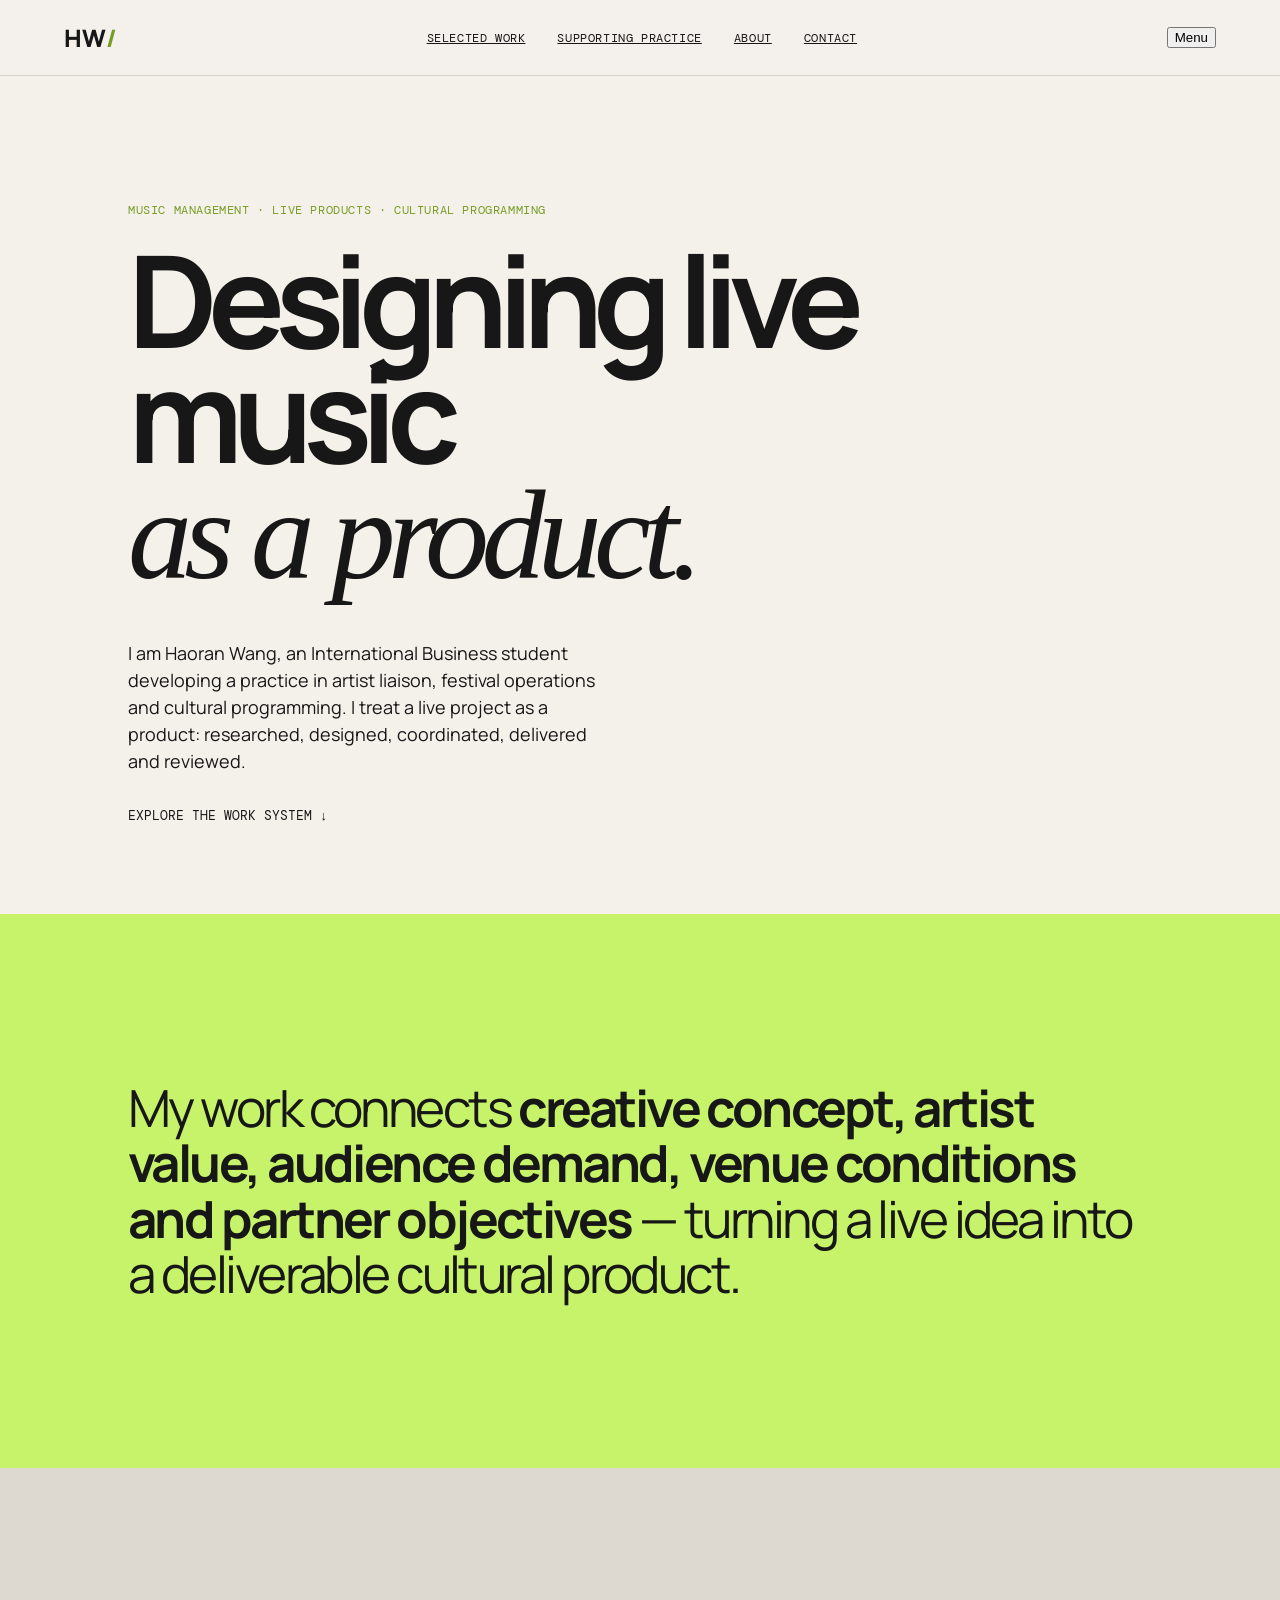
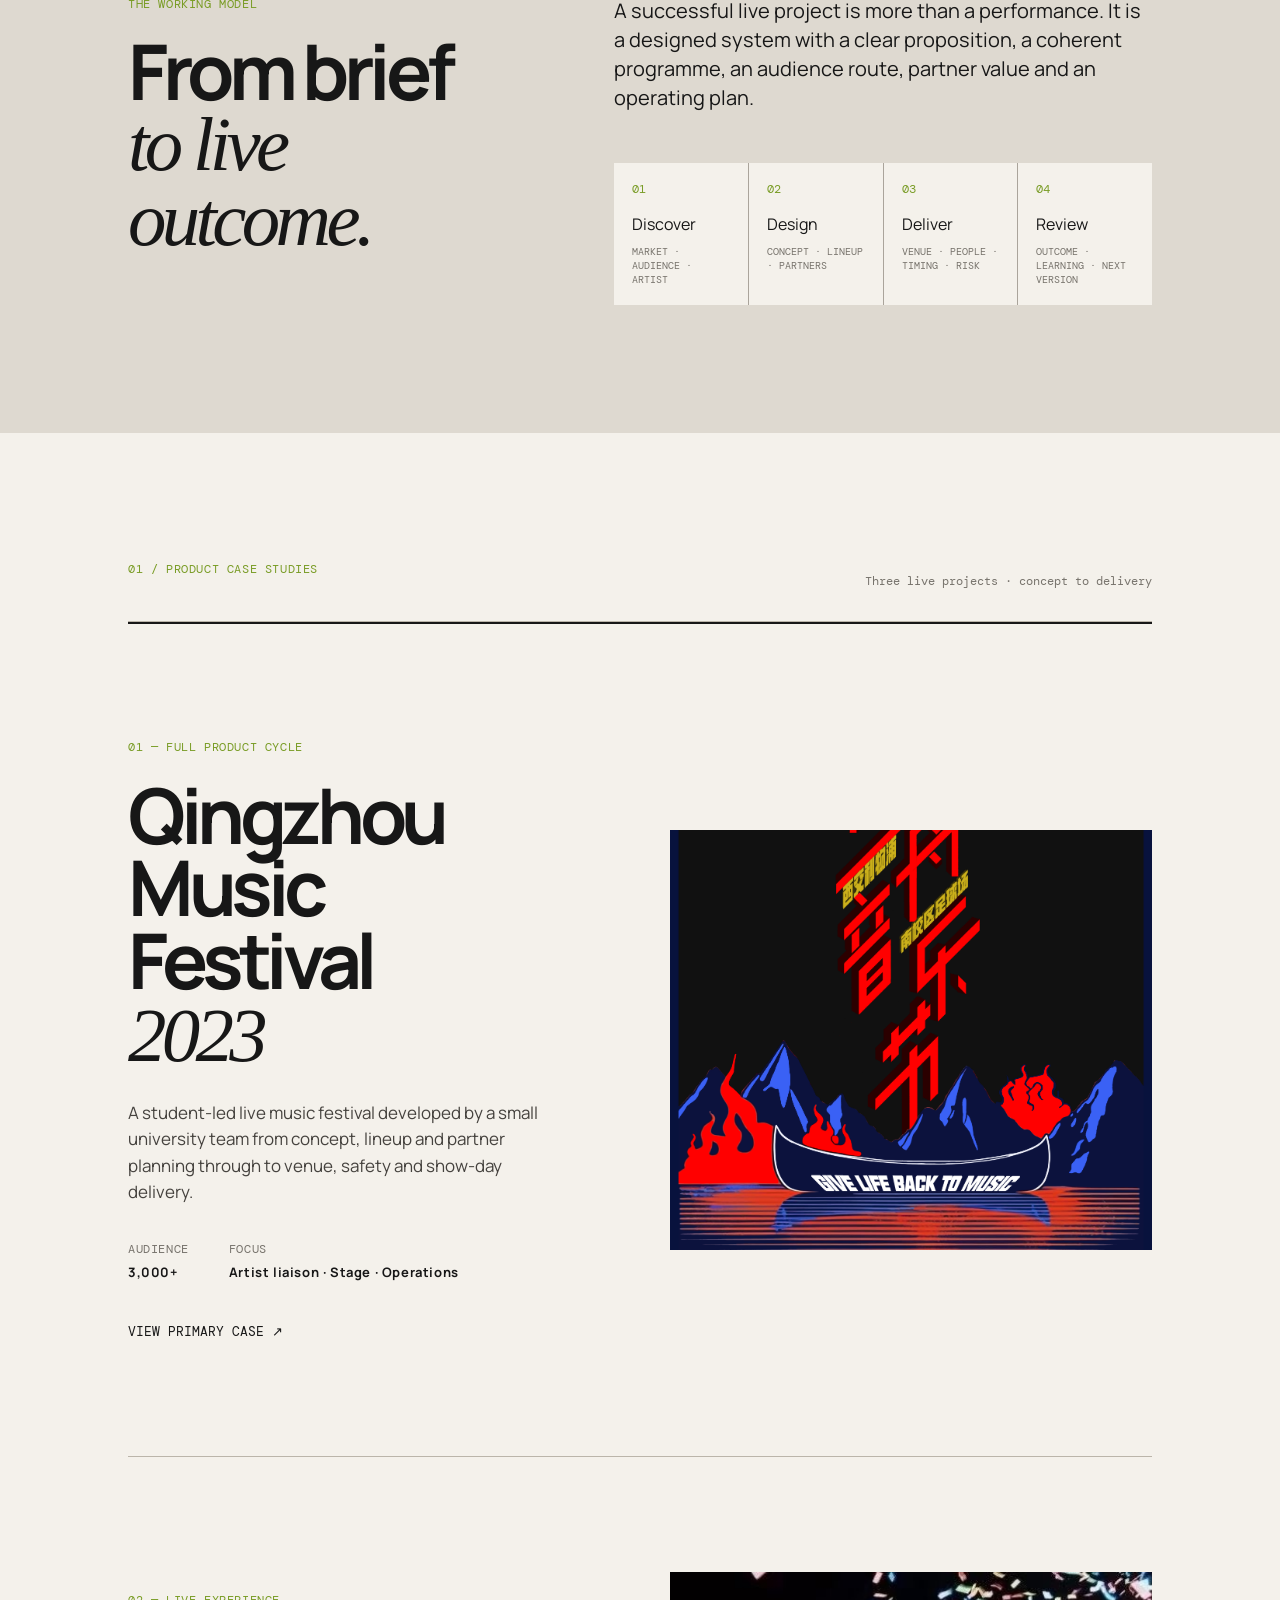
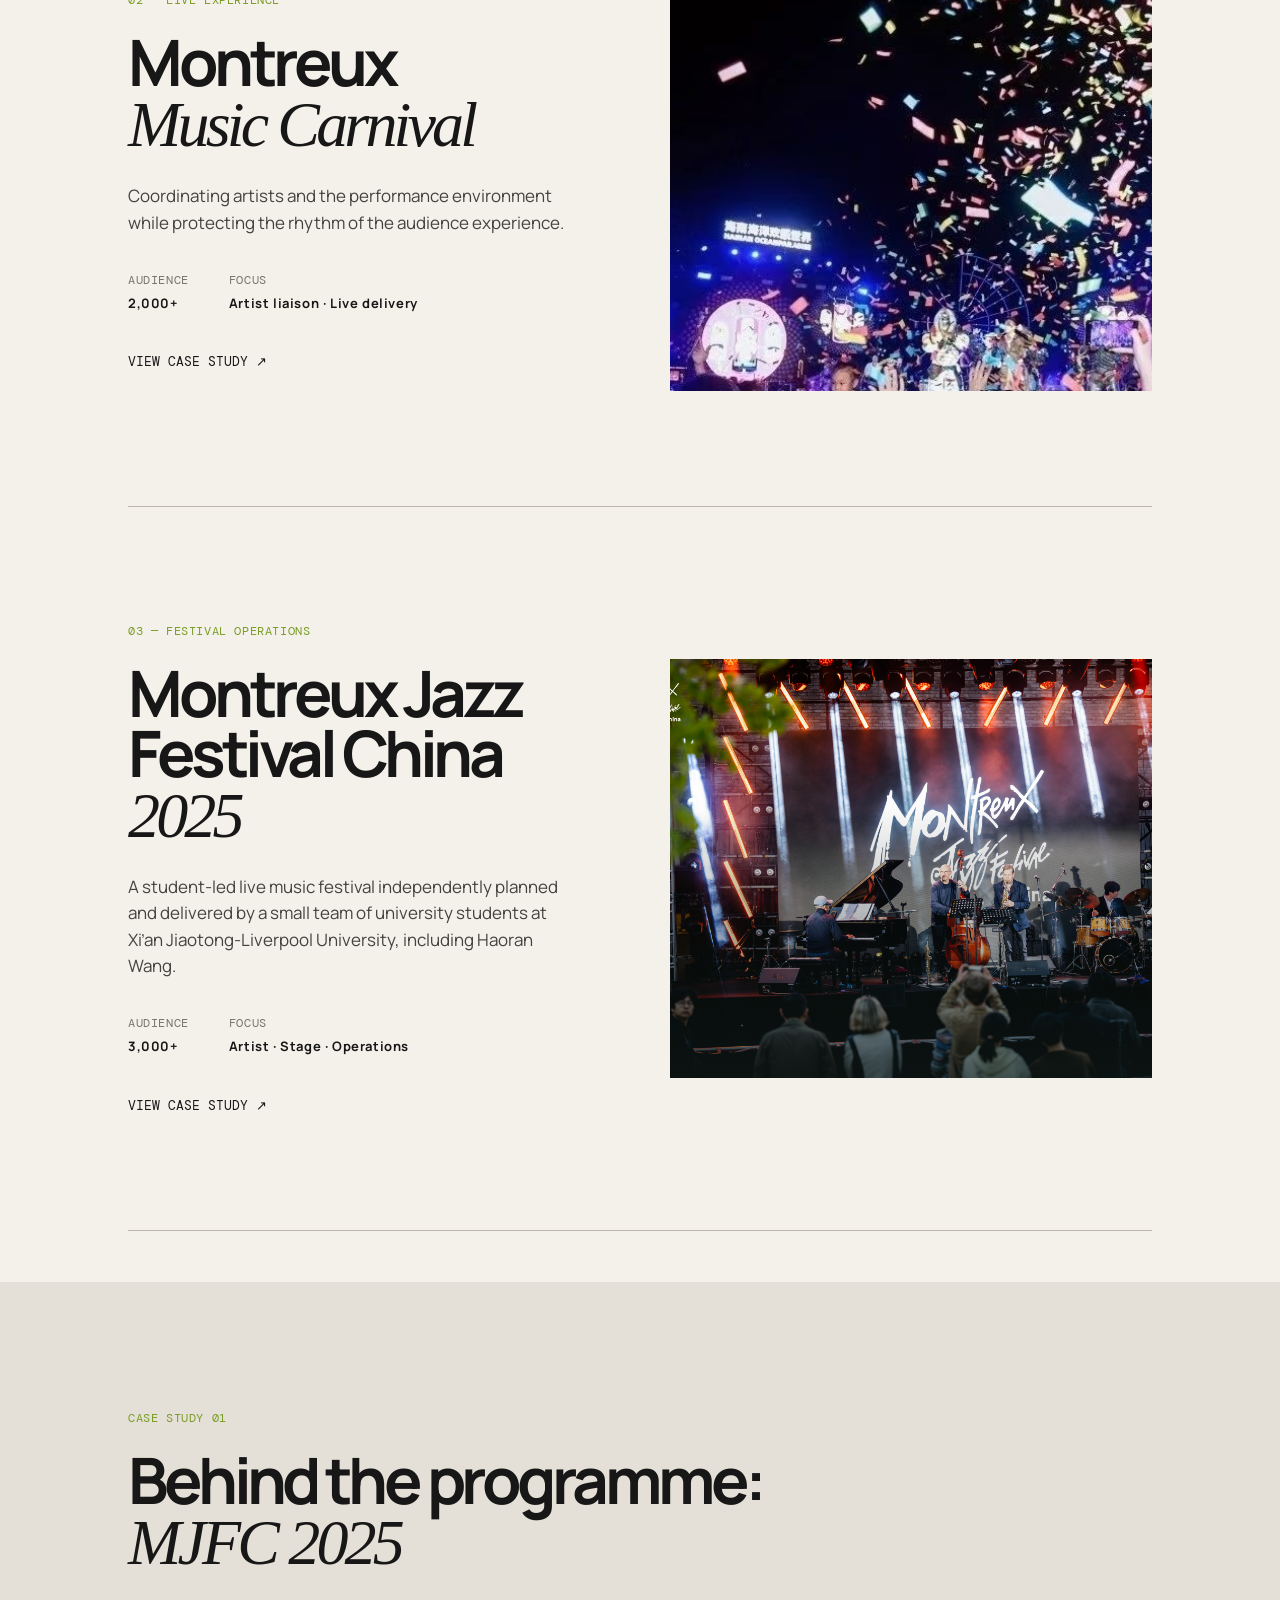
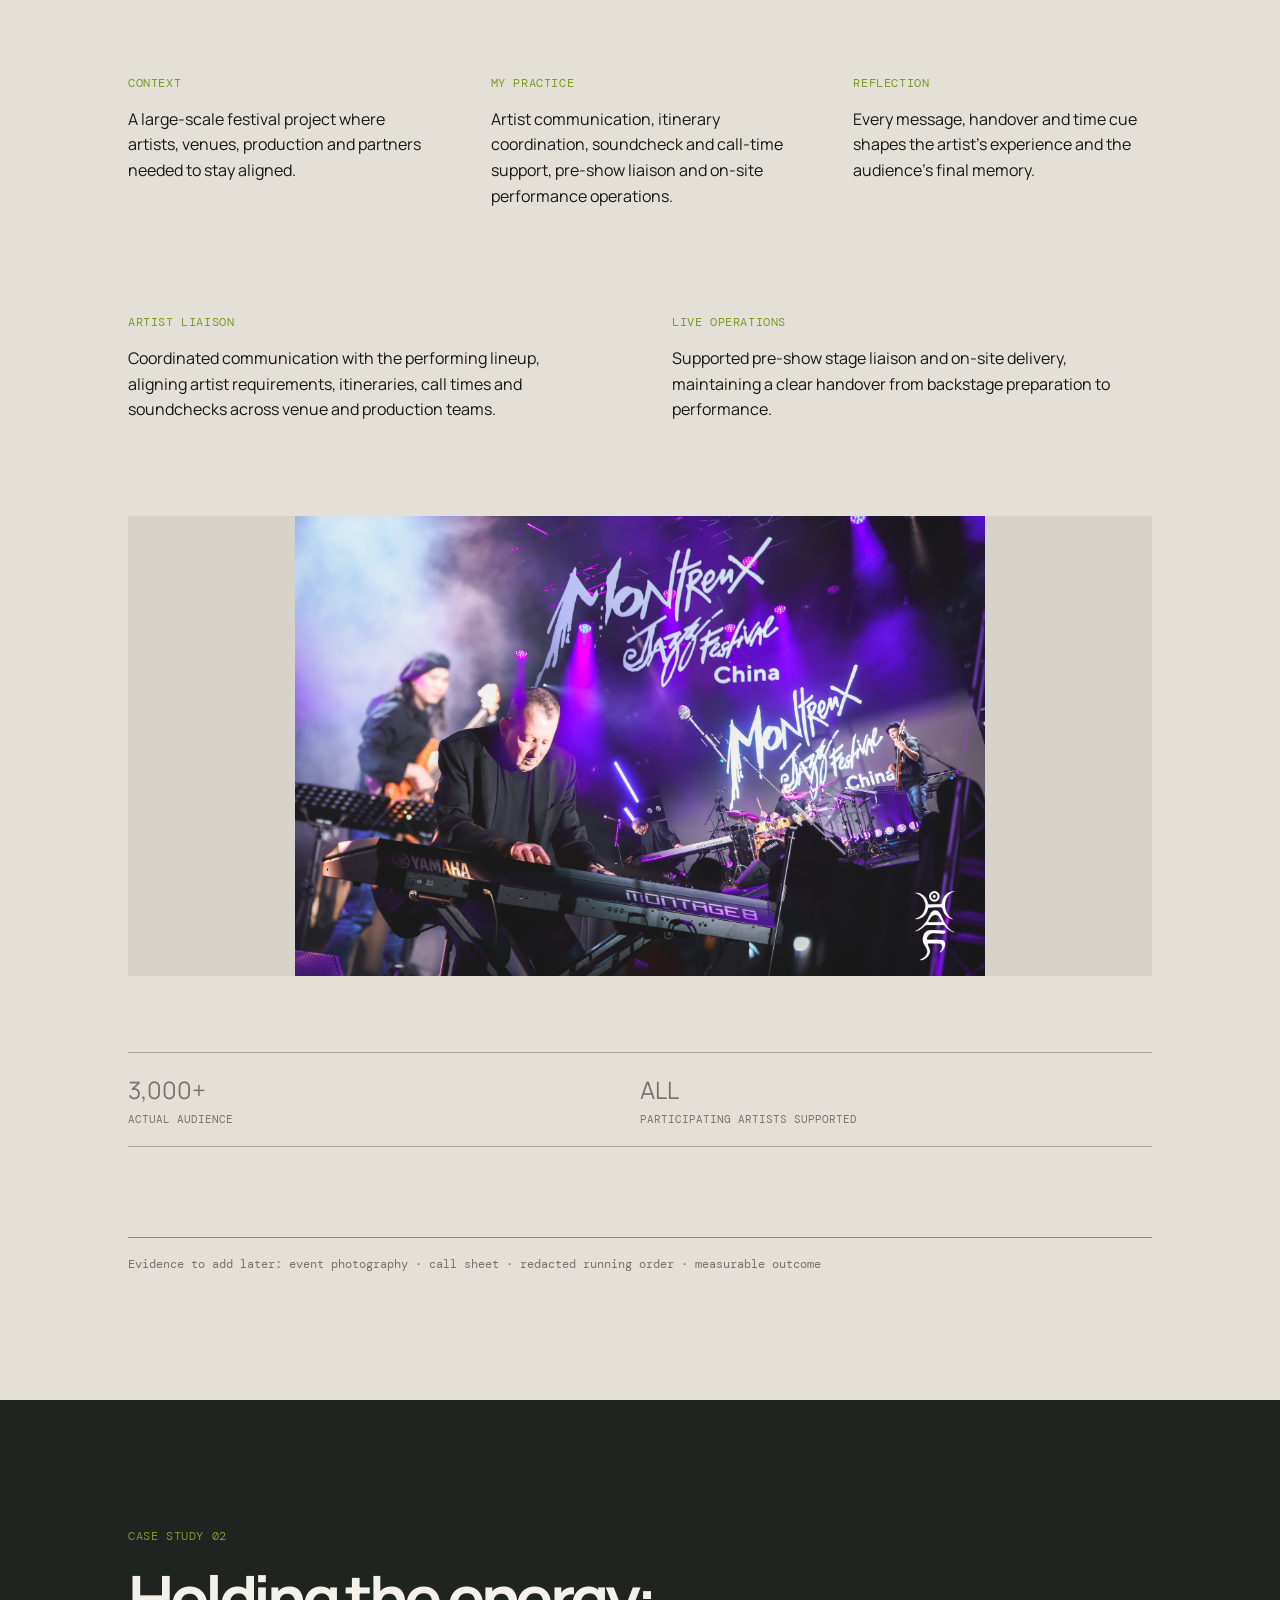
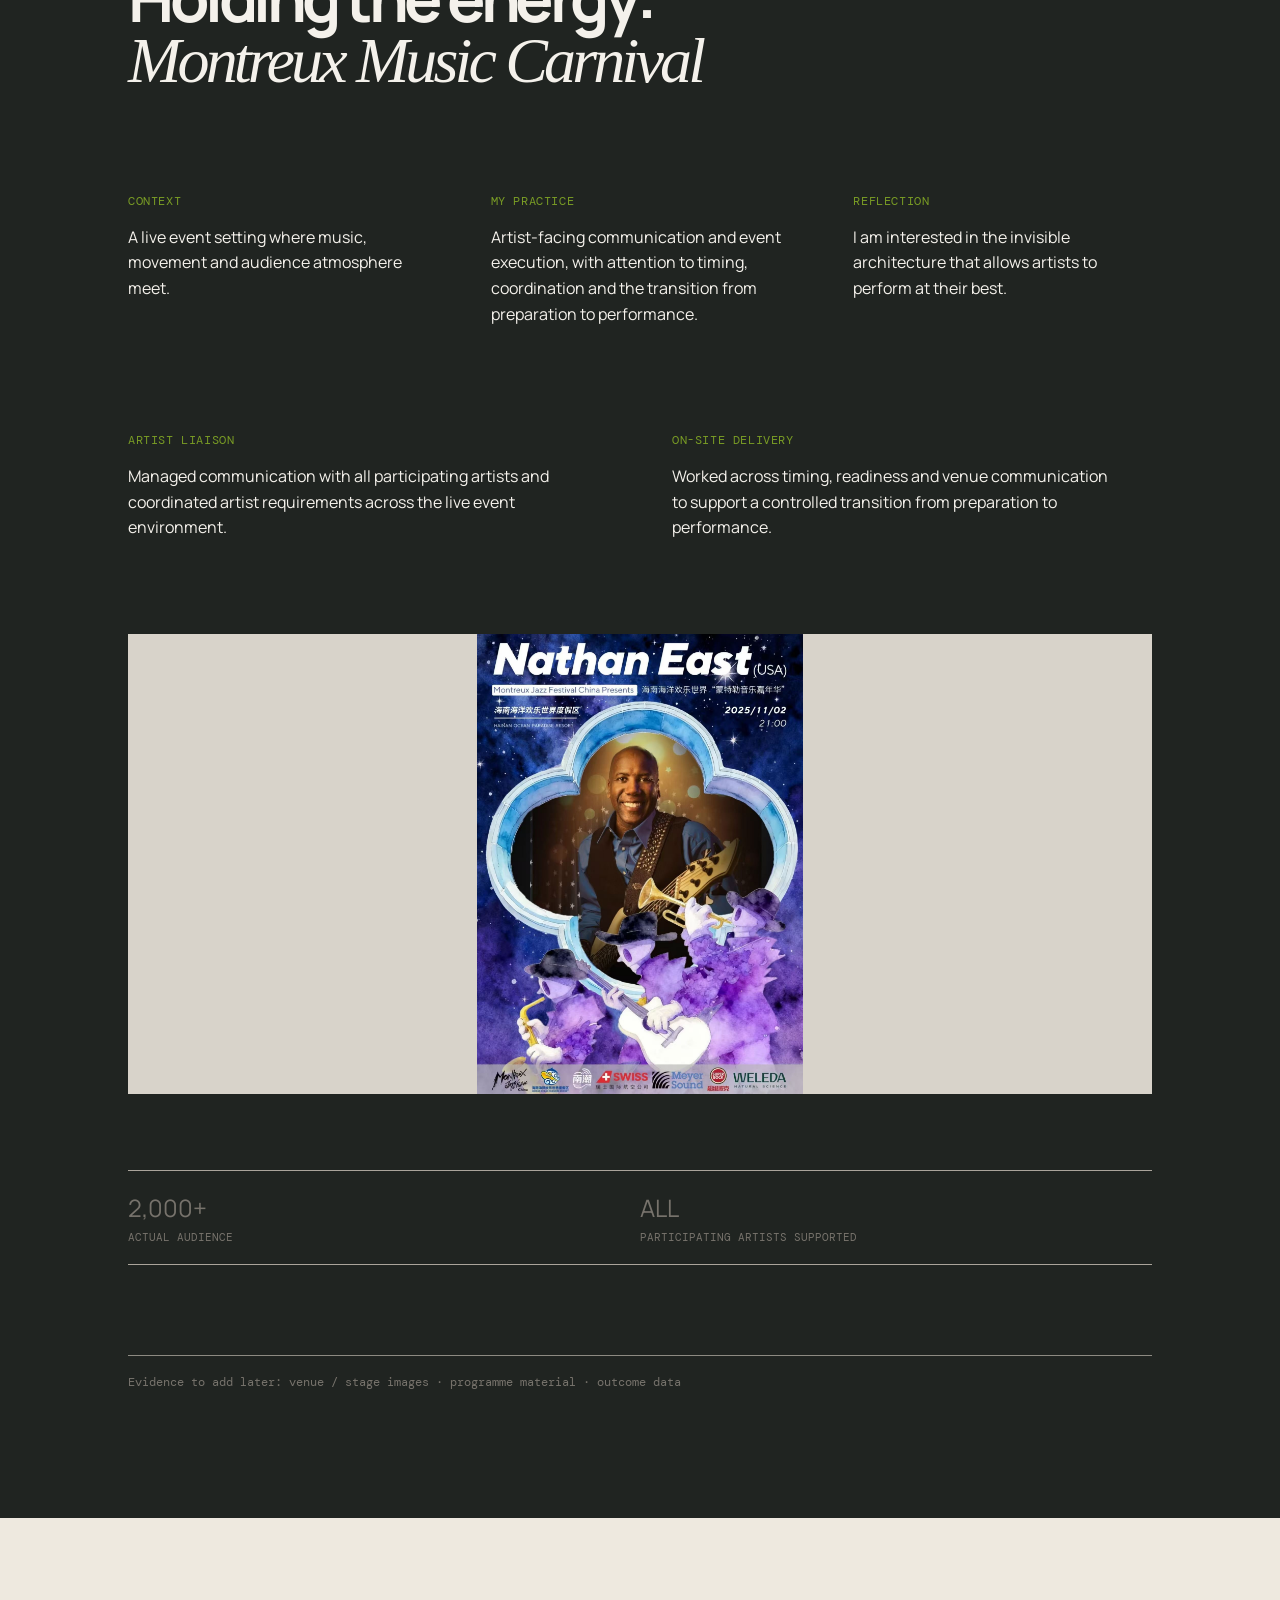
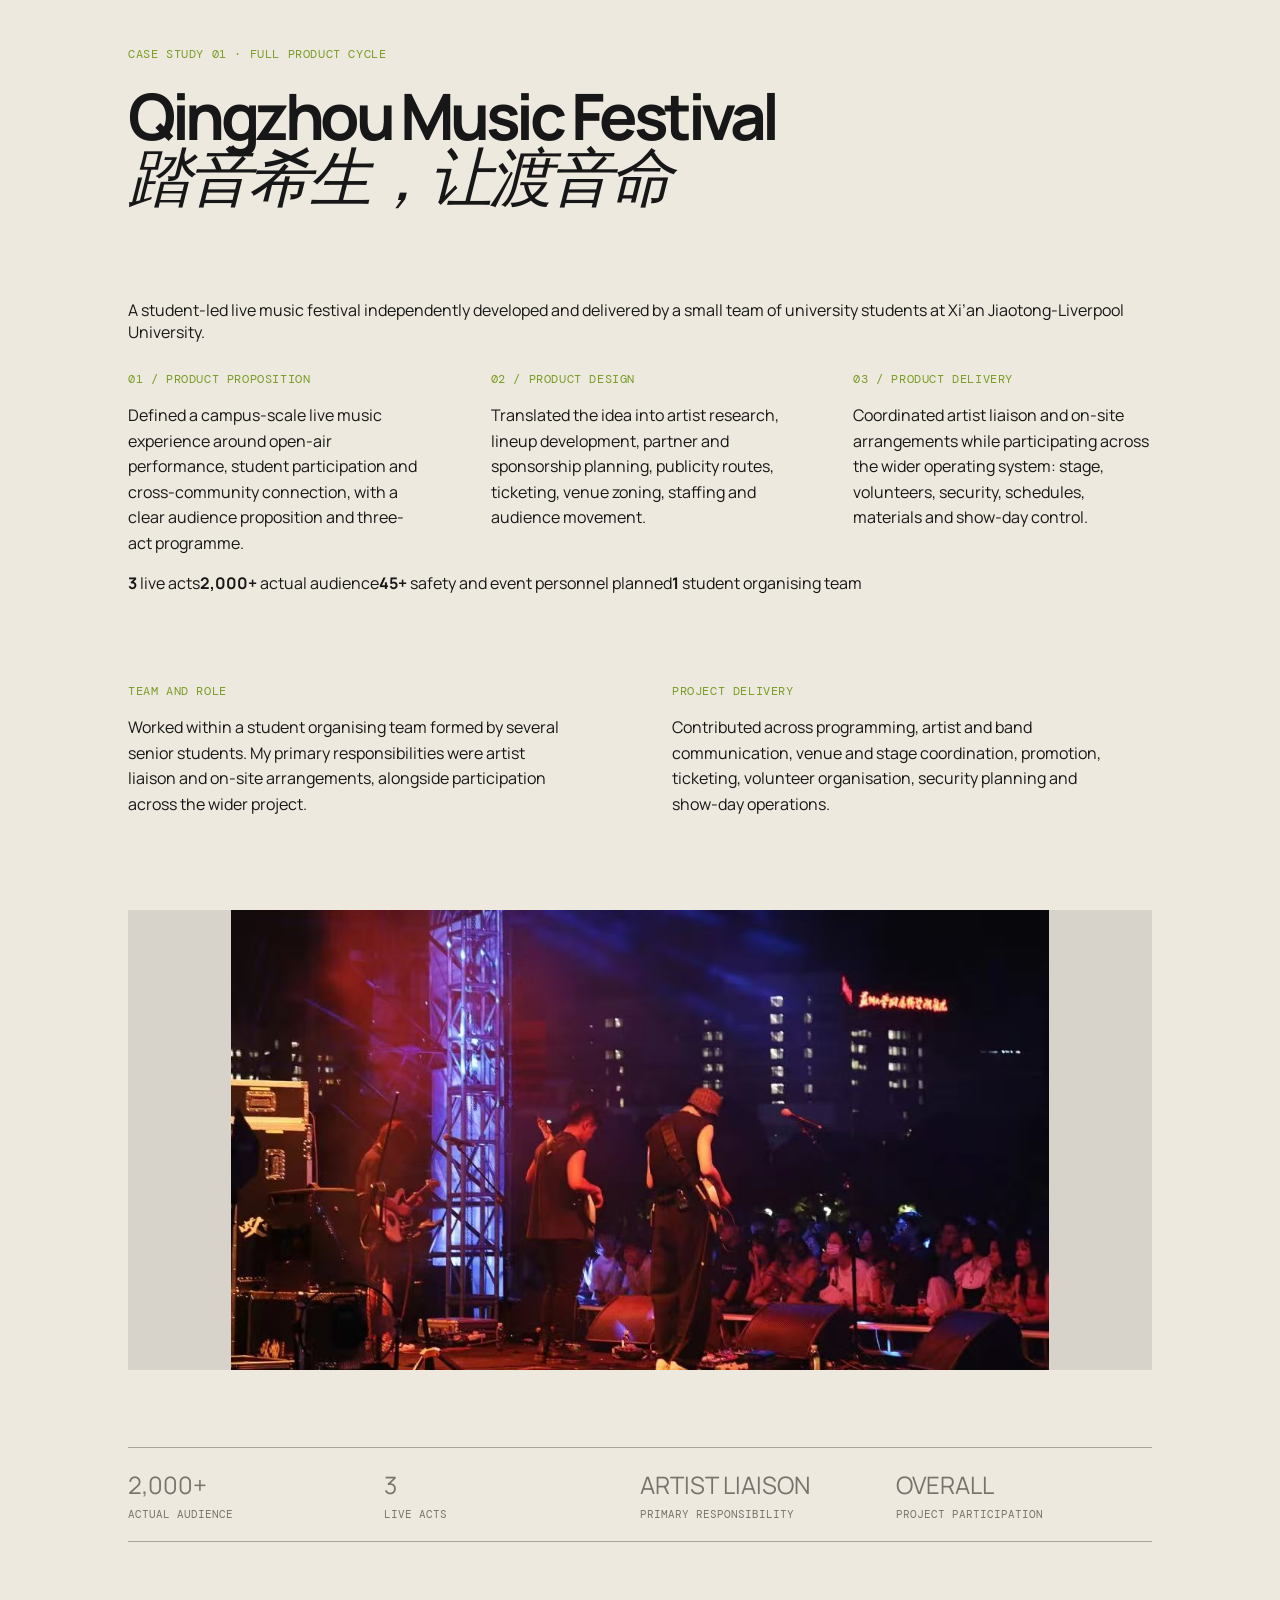
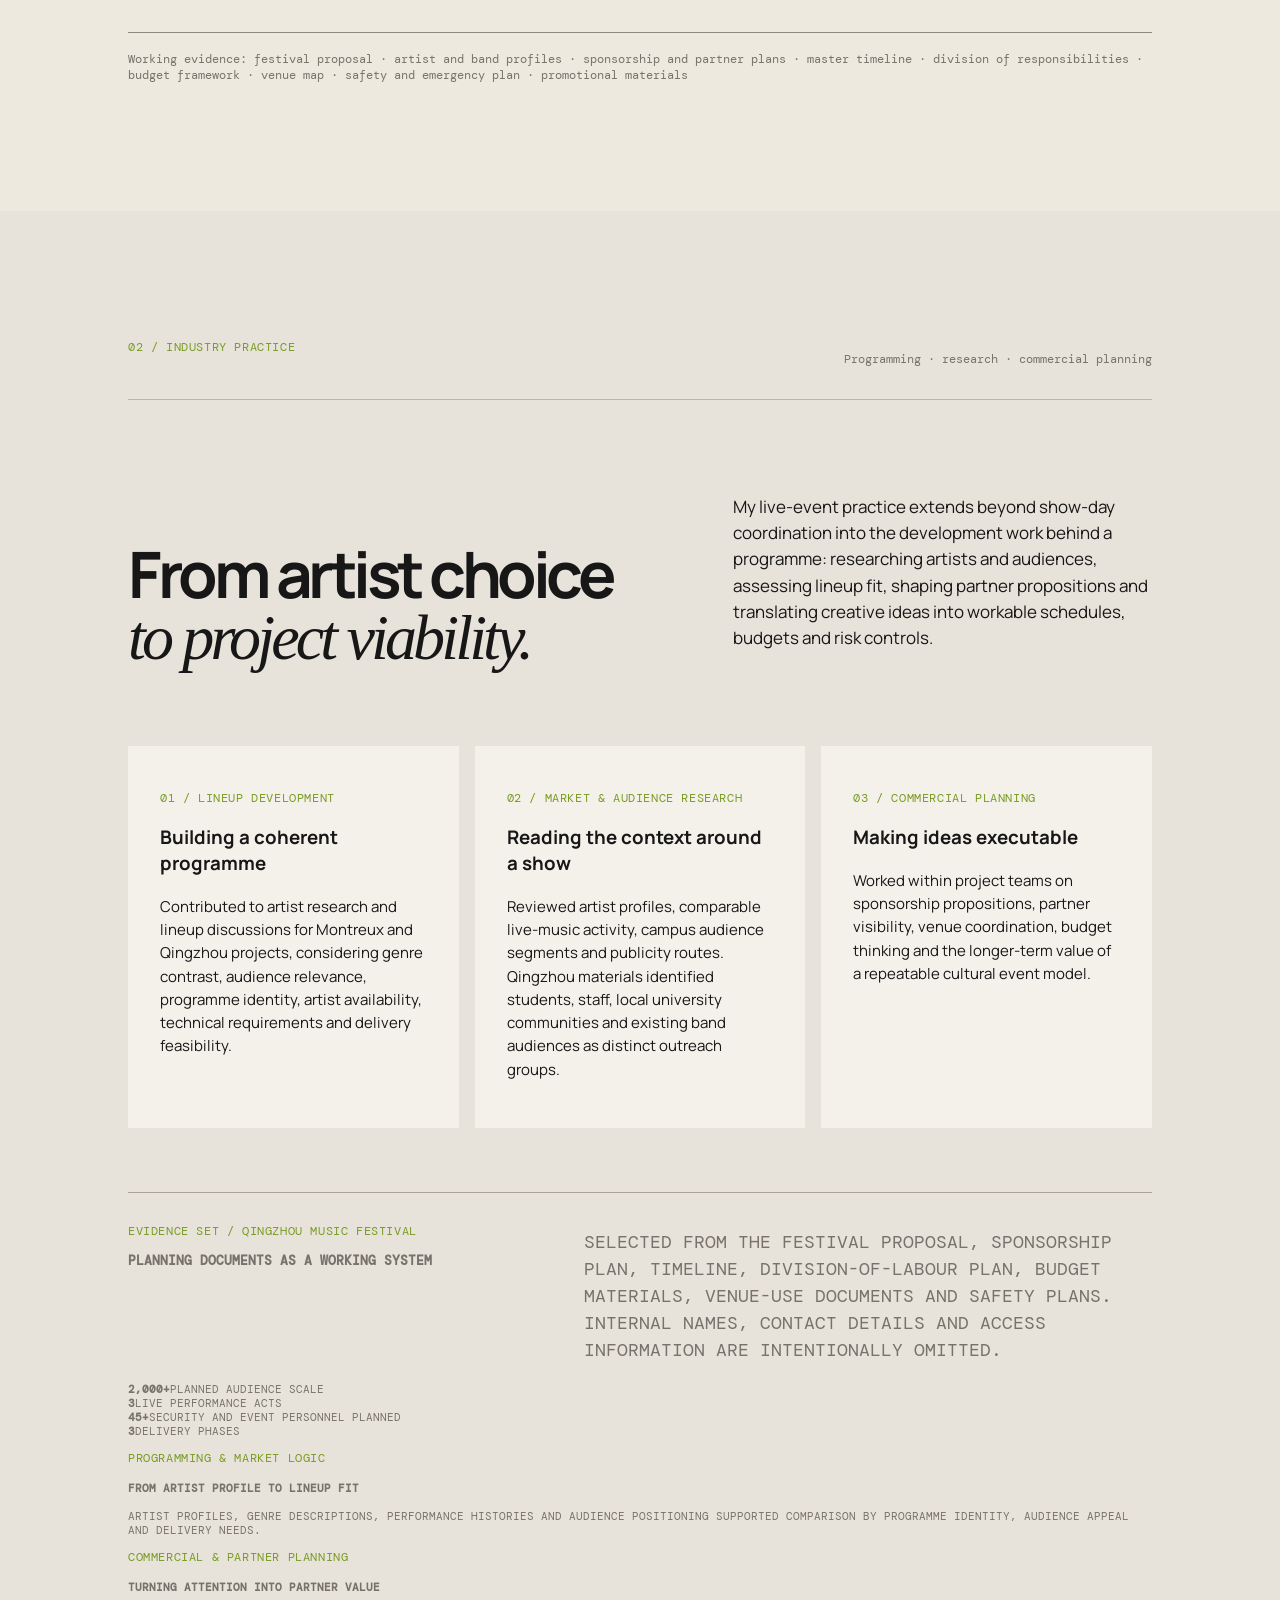
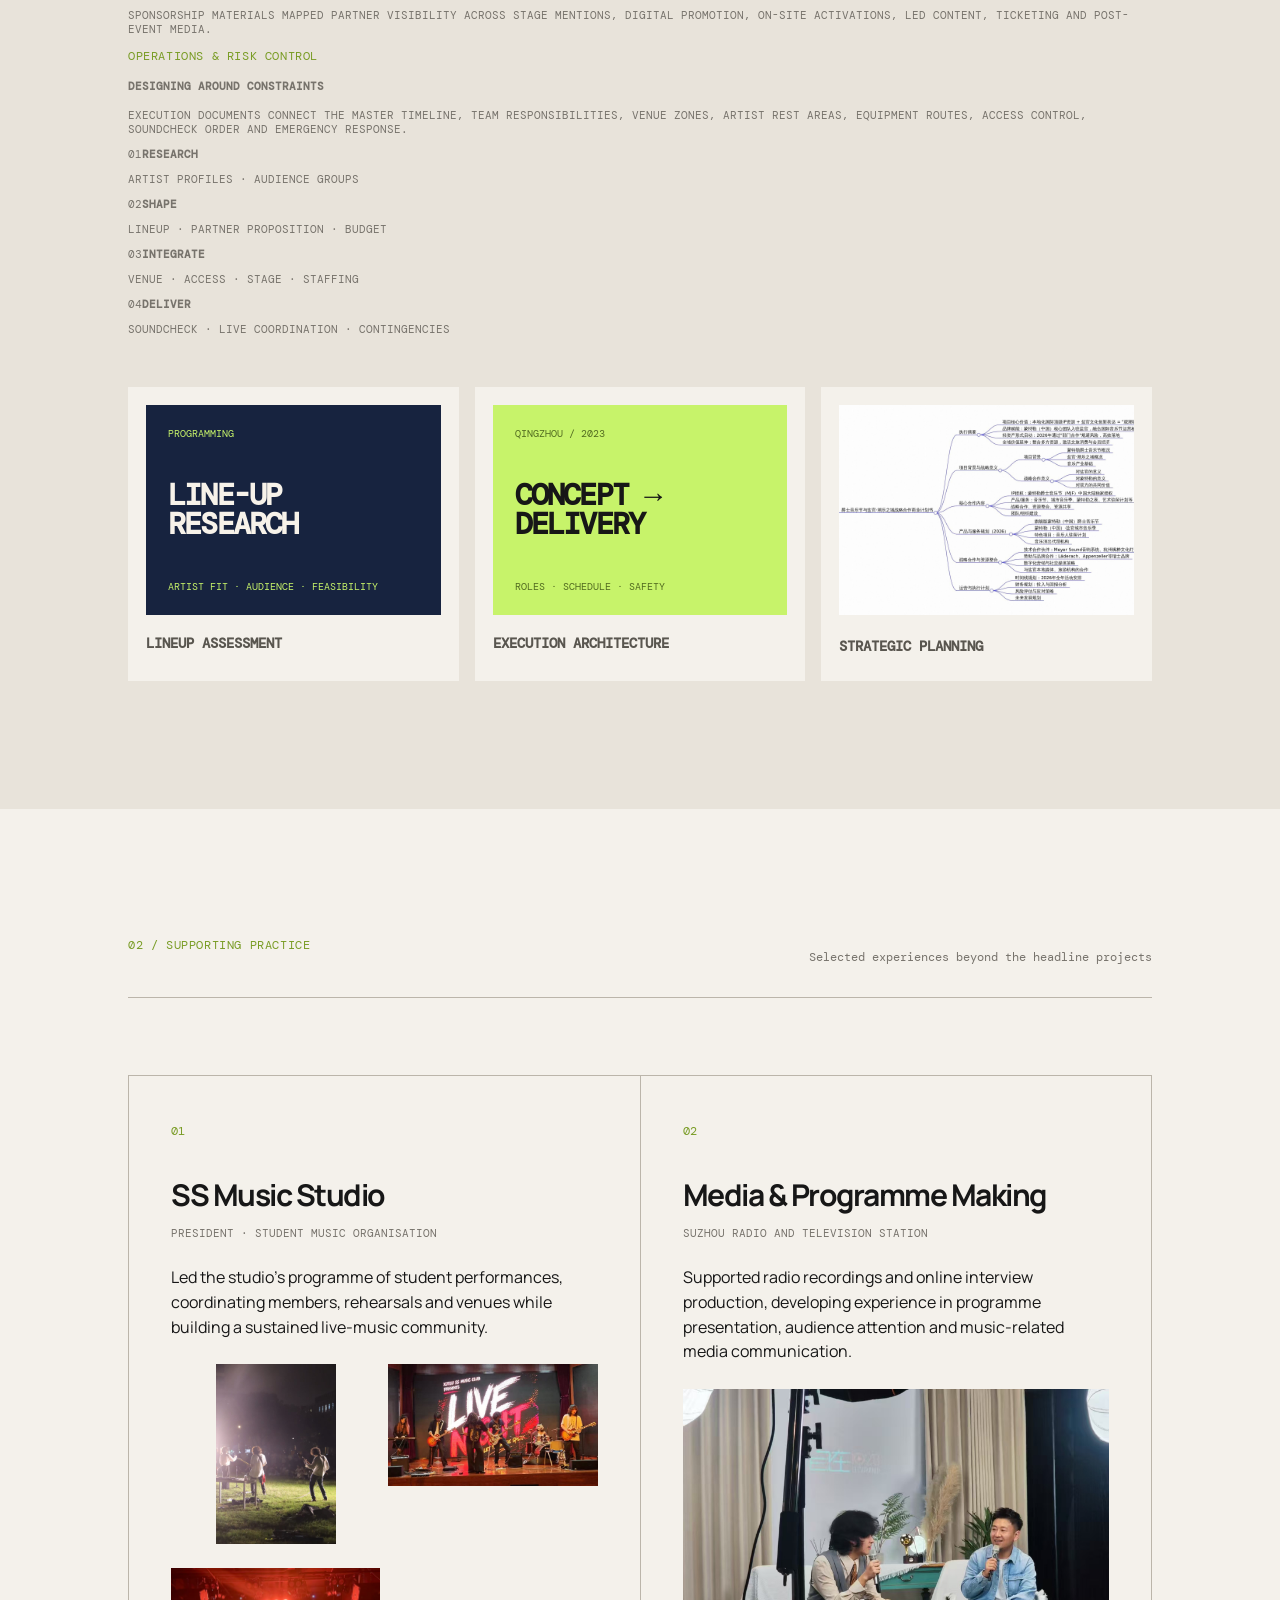
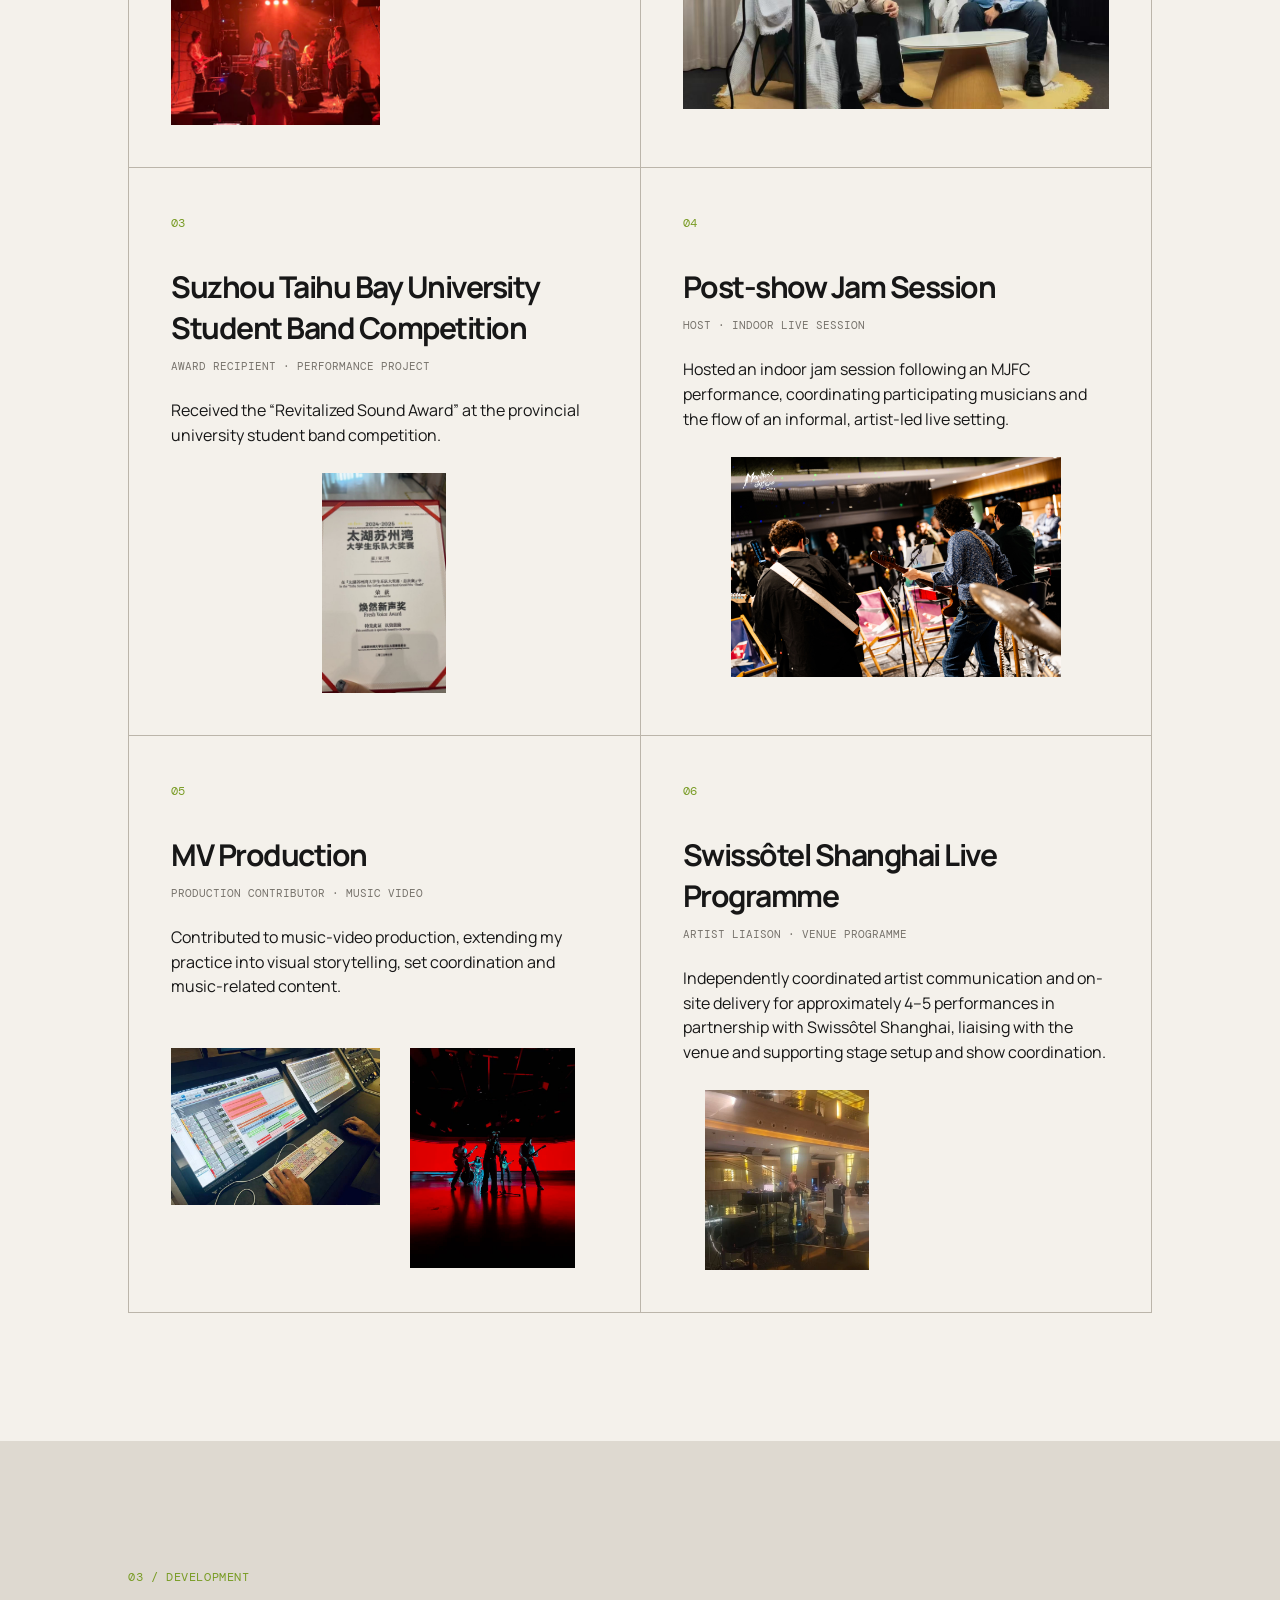
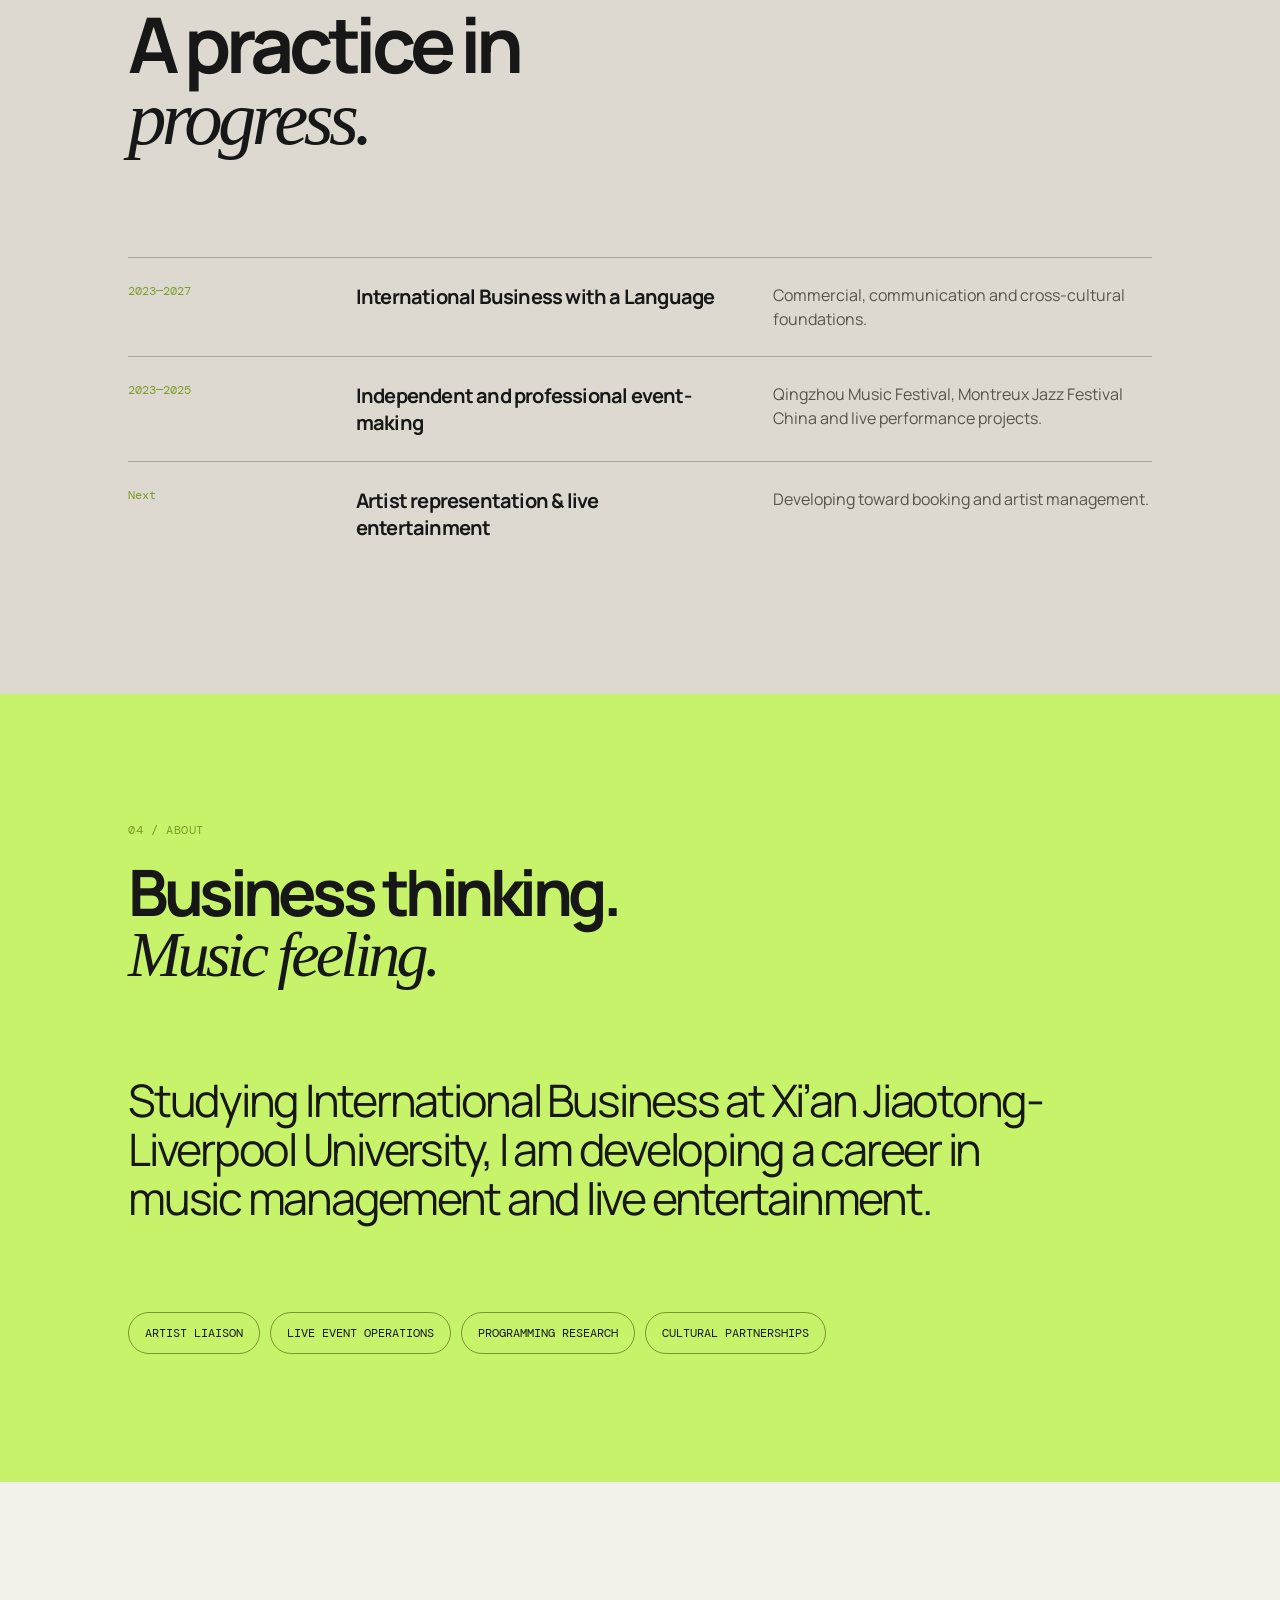
==== commit a0772549: "Reframe portfolio around live event product design" ====
--- a/index.html
+++ b/index.html
@@ -4,16 +4,17 @@
 <body>
 <header><a class="brand" href="#top">HW<span>/</span></a><nav><a href="#work">Selected work</a><a href="#practice">Supporting practice</a><a href="#about">About</a><a href="#contact">Contact</a></nav><button class="menu">Menu</button></header>
 <main id="top">
-<section class="hero"><p class="eyebrow">Music management · artist liaison · live events</p><h1>Making live music<br><em>happen.</em></h1><p class="intro">I am Haoran Wang, an International Business student building a practice in artist liaison, festival operations and cultural programming.</p><a class="arrow" href="#work">Explore selected work ↓</a></section>
-<section class="statement"><p>My work sits between <strong>artists, audiences, venues and partners</strong> — turning ambitious music ideas into thoughtful live experiences.</p></section>
-<section id="work" class="work"><div class="section-head"><p class="eyebrow">01 / Selected work</p><p class="muted">Three live music projects · 2023—2025</p></div>
-<article class="project"><div class="project-image image-one"><span>MJFC<br>2025</span></div><div class="project-copy"><p class="eyebrow">01 — Festival operations</p><h2>Montreux Jazz Festival China<br><em>2025</em></h2><p>Artist liaison and on-site coordination for a major international jazz festival project in China.</p><div class="meta"><span>Role<br><b>Artist Liaison / Band Manager</b></span><span>Focus<br><b>Artist · Stage · Operations</b></span></div><a class="text-link" href="#mjfc">View case study ↗</a></div></article>
+<section class="hero"><p class="eyebrow">Music management · live products · cultural programming</p><h1>Designing live music<br><em>as a product.</em></h1><p class="intro">I am Haoran Wang, an International Business student developing a practice in artist liaison, festival operations and cultural programming. I treat a live project as a product: researched, designed, coordinated, delivered and reviewed.</p><a class="arrow" href="#work">Explore the work system ↓</a></section>
+<section class="statement"><p>My work connects <strong>creative concept, artist value, audience demand, venue conditions and partner objectives</strong> — turning a live idea into a deliverable cultural product.</p></section>
+<section class="product-method"><div><p class="eyebrow">The working model</p><h2>From brief<br><em>to live outcome.</em></h2></div><div class="product-method-copy"><p>A successful live project is more than a performance. It is a designed system with a clear proposition, a coherent programme, an audience route, partner value and an operating plan.</p><div class="method-steps"><span><b>01</b>Discover<br><small>market · audience · artist</small></span><span><b>02</b>Design<br><small>concept · lineup · partners</small></span><span><b>03</b>Deliver<br><small>venue · people · timing · risk</small></span><span><b>04</b>Review<br><small>outcome · learning · next version</small></span></div></div></section>
+<section id="work" class="work"><div class="section-head"><p class="eyebrow">01 / Product case studies</p><p class="muted">Three live projects · concept to delivery</p></div>
+<article class="project project-primary"><div class="project-image qingzhou-image"><span>QINGZHOU<br>2023</span></div><div class="project-copy"><p class="eyebrow">01 — Full product cycle</p><h2>Qingzhou Music Festival<br><em>2023</em></h2><p>A student-led live music festival developed by a small university team from concept, lineup and partner planning through to venue, safety and show-day delivery.</p><div class="meta"><span>Scale<br><b>3 live acts · 2,000+ audience</b></span><span>Focus<br><b>Product design · Delivery</b></span></div><a class="text-link" href="#qingzhou">View primary case ↗</a></div></article>
 <article class="project reverse"><div class="project-image image-two"><span>MONTREUX<br>MUSIC<br>CARNIVAL</span></div><div class="project-copy"><p class="eyebrow">02 — Live experience</p><h2>Montreux<br><em>Music Carnival</em></h2><p>Coordinating artists and the performance environment while protecting the rhythm of the audience experience.</p><div class="meta"><span>Role<br><b>Artist Liaison / Band Manager</b></span><span>Focus<br><b>Communication · Delivery</b></span></div><a class="text-link" href="#carnival">View case study ↗</a></div></article>
-<article class="project"><div class="project-image qingzhou-image"><span>QINGZHOU<br>2023</span></div><div class="project-copy"><p class="eyebrow">03 — Independent organising</p><h2>Qingzhou Music Festival<br><em>2023</em></h2><p>A student-led festival independently planned and delivered by Haoran Wang and a fellow organiser at Xi’an Jiaotong-Liverpool University.</p><div class="meta"><span>Scale<br><b>3 live acts · 2,000+ target</b></span><span>Focus<br><b>Planning · Delivery</b></span></div><a class="text-link" href="#qingzhou">View case study ↗</a></div></article>
+<article class="project"><div class="project-image image-one"><span>MJFC<br>2025</span></div><div class="project-copy"><p class="eyebrow">03 — Festival operations</p><h2>Montreux Jazz Festival China<br><em>2025</em></h2><p>Artist liaison and on-site coordination within a major international jazz festival project in China.</p><div class="meta"><span>Audience<br><b>3,000+</b></span><span>Focus<br><b>Artist · Stage · Operations</b></span></div><a class="text-link" href="#mjfc">View case study ↗</a></div></article>
 </section>
 <section id="mjfc" class="case"><p class="eyebrow">Case study 01</p><h2>Behind the programme:<br><em>MJFC 2025</em></h2><div class="case-grid"><div><p class="label">Context</p><p>A large-scale festival project where artists, venues, production and partners needed to stay aligned.</p></div><div><p class="label">My practice</p><p>Artist communication, itinerary coordination, soundcheck and call-time support, pre-show liaison and on-site performance operations.</p></div><div><p class="label">Reflection</p><p>Every message, handover and time cue shapes the artist’s experience and the audience’s final memory.</p></div></div><div class="evidence">Evidence to add later: event photography · call sheet · redacted running order · measurable outcome</div></section>
 <section id="carnival" class="case dark"><p class="eyebrow">Case study 02</p><h2>Holding the energy:<br><em>Montreux Music Carnival</em></h2><div class="case-grid"><div><p class="label">Context</p><p>A live event setting where music, movement and audience atmosphere meet.</p></div><div><p class="label">My practice</p><p>Artist-facing communication and event execution, with attention to timing, coordination and the transition from preparation to performance.</p></div><div><p class="label">Reflection</p><p>I am interested in the invisible architecture that allows artists to perform at their best.</p></div></div><div class="evidence">Evidence to add later: venue / stage images · programme material · outcome data</div></section>
-<section id="qingzhou" class="case qingzhou-page"><p class="eyebrow">Case study 03 · Independent organising</p><h2>Qingzhou Music Festival<br><em>踏音希生，让渡音命</em></h2><p class="qingzhou-lead">A student-led live music festival independently planned and delivered by Haoran Wang and a fellow organiser at Xi’an Jiaotong-Liverpool University.</p><div class="case-grid"><div><p class="label">Project profile</p><p>September 2023 · XJTLU campus stadium · approximately 2,000-person audience target · three live performance acts.</p></div><div><p class="label">From plan to delivery</p><p>Programming, artist and band liaison, venue and stage coordination, ticketing, promotion, volunteer organisation, security planning and show-day operations.</p></div><div><p class="label">Why it matters</p><p>This project demonstrates independent ownership: translating a concept into a working event system with people, time, space, safety and audience experience held together.</p></div></div><div class="qingzhou-stats"><span><b>3</b> live acts</span><span><b>2,000+</b> target audience</span><span><b>54</b> safety personnel planned</span><span><b>1</b> independent organising team</span></div><div class="evidence">Evidence from project files: master timeline · division of responsibilities · performance schedule · security plan · sponsorship plan · budget framework · promotional materials</div></section>
+<section id="qingzhou" class="case qingzhou-page"><p class="eyebrow">Case study 01 · Full product cycle</p><h2>Qingzhou Music Festival<br><em>踏音希生，让渡音命</em></h2><p class="qingzhou-lead">A student-led live music festival independently developed and delivered by a small team of university students at Xi’an Jiaotong-Liverpool University.</p><div class="case-grid"><div><p class="label">01 / Product proposition</p><p>Defined a campus-scale live music experience around open-air performance, student participation and cross-community connection, with a clear audience proposition and three-act programme.</p></div><div><p class="label">02 / Product design</p><p>Translated the idea into artist research, lineup development, partner and sponsorship planning, publicity routes, ticketing, venue zoning, staffing and audience movement.</p></div><div><p class="label">03 / Product delivery</p><p>Coordinated artist liaison and on-site arrangements while participating across the wider operating system: stage, volunteers, security, schedules, materials and show-day control.</p></div></div><div class="qingzhou-stats"><span><b>3</b> live acts</span><span><b>2,000+</b> actual audience</span><span><b>45+</b> safety and event personnel planned</span><span><b>1</b> student organising team</span></div><div class="evidence">Working evidence: festival proposal · artist and band profiles · sponsorship and partner plans · master timeline · division of responsibilities · budget framework · venue map · safety and emergency plan · promotional materials</div></section>
 <section id="practice" class="support"><div class="section-head"><p class="eyebrow">02 / Supporting practice</p><p class="muted">Selected experiences beyond the headline projects</p></div><div class="support-grid"><article><span class="num">01</span><h3>SS Music Studio</h3><p class="role">President · Xi’an Jiaotong-Liverpool University</p><p>Planned and delivered live performances, coordinating venues, schedules, bands and show-day operations. Events attracted up to 300 attendees and the studio received the provincial “Revitalized Sound Award”.</p></article><article><span class="num">02</span><h3>Media &amp; programme making</h3><p class="role">Suzhou Radio and Television Station</p><p>Supported radio recordings and online interview videos, developing an understanding of presentation, audience attention and live-to-media communication.</p></article><article><span class="num">03</span><h3>Festival community</h3><p class="role">Qingzhou Music Festival · Montreux Band Showcase</p><p>Contributed to festival organising and showcase coordination, extending my experience from artist support to the wider network of teams, audiences and cultural partners.</p></article><article><span class="num">04</span><h3>Music beyond the stage</h3><p class="role">University anthem · Municipal performances</p><p>Contributed to rehearsals, content production and on-site presentation for institutional and public events.</p></article></div></section>
 <section class="timeline"><p class="eyebrow">03 / Development</p><h2>A practice in<br><em>progress.</em></h2><div class="timeline-row"><span>2023—2027</span><strong>International Business with a Language</strong><p>Commercial, communication and cross-cultural foundations.</p></div><div class="timeline-row"><span>2023—2025</span><strong>Independent and professional event-making</strong><p>Qingzhou Music Festival, Montreux Jazz Festival China and live performance projects.</p></div><div class="timeline-row"><span>Next</span><strong>Artist representation &amp; live entertainment</strong><p>Developing toward booking and artist management.</p></div></section>
 <section id="about" class="about"><p class="eyebrow">04 / About</p><h2>Business thinking.<br><em>Music feeling.</em></h2><p class="big-copy">Studying International Business at Xi’an Jiaotong-Liverpool University, I am developing a career in music management and live entertainment.</p><div class="skills"><span>Artist liaison</span><span>Live event operations</span><span>Programming research</span><span>Cultural partnerships</span></div></section>
--- a/case-details.css
+++ b/case-details.css
@@ -1,7 +1,7 @@
 .detail-block{display:grid;grid-template-columns:repeat(2,1fr);gap:5vw;margin:6vw 0}.detail-block p:not(.label){font-size:16px;line-height:1.6;max-width:440px}.case-visuals{display:grid;grid-template-columns:1fr;gap:16px;margin:6vw 0;align-items:start}.case-visuals figure{min-width:0;margin:0;background:#d8d3ca;overflow:hidden}.case-visuals img{width:100%;height:auto!important;max-height:460px;object-fit:contain!important;display:block}.data-strip{display:flex;flex-wrap:wrap;border-top:1px solid #aaa49b;border-bottom:1px solid #aaa49b;margin-top:6vw}.data-strip span{flex:1;min-width:170px;padding:20px 18px 20px 0;font:11px 'DM Mono',monospace;text-transform:uppercase;color:#77736c}.data-strip b{display:block;font:24px Manrope;color:inherit;margin-bottom:6px}.secondary-case img{width:100%;max-height:220px;object-fit:cover;margin-top:24px;display:block}.case-note{font:12px 'DM Mono',monospace;color:#77736c;margin-top:20px}@media(max-width:700px){.detail-block{grid-template-columns:1fr}.case-visuals img{max-height:420px}}
-.mini-gallery{display:grid;grid-template-columns:repeat(2,1fr);gap:8px;margin-top:24px}.mini-gallery img{margin:0;max-height:180px}.secondary-case img{width:100%;max-height:220px;object-fit:cover;margin-top:24px;display:block}
-.qingzhou-gallery{grid-template-columns:1fr 1.35fr}.qingzhou-gallery figure{background:#111}.qingzhou-gallery img{height:420px!important;max-height:420px;object-fit:contain!important}@media(max-width:700px){.qingzhou-gallery{grid-template-columns:1fr}.qingzhou-gallery img{height:auto!important;max-height:420px}}
-.industry-practice{padding:10vw;background:#e8e3da}.industry-intro{display:grid;grid-template-columns:1.2fr 1fr;gap:8vw;align-items:end;margin:6vw 0}.industry-intro h2{font-size:clamp(40px,5vw,72px);line-height:.95;letter-spacing:-.07em;margin:0}.industry-intro p{font-size:17px;line-height:1.55}.industry-grid{display:grid;grid-template-columns:repeat(3,1fr);gap:16px}.industry-grid article{background:var(--paper);padding:32px;min-height:250px}.industry-grid article>p:not(.label){line-height:1.55;font-size:15px}.industry-evidence{margin-top:5vw;padding-top:18px;border-top:1px solid #aaa49b;color:#77736c;font:11px 'DM Mono',monospace;text-transform:uppercase}@media(max-width:700px){.industry-practice{padding:18vw 7vw}.industry-intro,.industry-grid{grid-template-columns:1fr}.industry-intro{gap:28px}.industry-grid article{min-height:auto}}
-@import url('artifacts.css');
-.industry-practice{padding:10vw;background:#e8e3da}.industry-intro{display:grid;grid-template-columns:1.2fr 1fr;gap:8vw;align-items:end;margin:6vw 0}.industry-intro h2{font-size:clamp(40px,5vw,72px);line-height:.95;letter-spacing:-.07em;margin:0}.industry-intro p{font-size:17px;line-height:1.55}.industry-grid{display:grid;grid-template-columns:repeat(3,1fr);gap:16px}.industry-grid article{background:var(--paper);padding:32px;min-height:250px}.industry-grid article>p:not(.label){line-height:1.55;font-size:15px}.artifact-board{margin-top:8vw;padding-top:5vw;border-top:1px solid #aaa49b}.artifact-heading{display:grid;grid-template-columns:1fr 1.5fr;gap:6vw}.artifact-heading p:last-child{font-size:18px;line-height:1.5}.artifact-grid{display:grid;grid-template-columns:repeat(3,1fr);gap:16px;margin-top:4vw}.artifact-grid article{background:var(--paper);padding:18px}.artifact-sheet{height:210px;padding:22px;background:#17233f;color:#f7f2e9;display:flex;flex-direction:column;justify-content:space-between}.artifact-sheet span,.artifact-sheet small{font:10px 'DM Mono',monospace;text-transform:uppercase;color:#c7f36a}.artifact-sheet strong{font-size:30px;line-height:.95}.timeline-sheet{background:#c7f36a;color:#171717}.timeline-sheet span,.timeline-sheet small{color:#526b20}.artifact-photo{width:100%;height:210px;object-fit:cover}.artifact-title{font-weight:700;margin:18px 0 7px}.source-note{margin-top:4vw;color:#77736c;font:11px 'DM Mono',monospace;text-transform:uppercase}@media(max-width:700px){.industry-intro,.industry-grid,.artifact-heading,.artifact-grid{grid-template-columns:1fr}.industry-practice{padding:18vw 7vw}.artifact-heading{gap:15px}}
-.secondary-photo{width:100%;height:auto;max-height:220px;object-fit:cover;margin-top:24px;display:block}
+.mini-gallery{display:grid;grid-template-columns:repeat(2,1fr);gap:8px;margin-top:24px}.mini-gallery img{margin:0;max-height:180px}.secondary-case img{width:100%;max-height:220px;object-fit:cover;margin-top:24px;display:block}
+.qingzhou-gallery{grid-template-columns:1fr 1.35fr}.qingzhou-gallery figure{background:#111}.qingzhou-gallery img{height:420px!important;max-height:420px;object-fit:contain!important}@media(max-width:700px){.qingzhou-gallery{grid-template-columns:1fr}.qingzhou-gallery img{height:auto!important;max-height:420px}}
+.industry-practice{padding:10vw;background:#e8e3da}.industry-intro{display:grid;grid-template-columns:1.2fr 1fr;gap:8vw;align-items:end;margin:6vw 0}.industry-intro h2{font-size:clamp(40px,5vw,72px);line-height:.95;letter-spacing:-.07em;margin:0}.industry-intro p{font-size:17px;line-height:1.55}.industry-grid{display:grid;grid-template-columns:repeat(3,1fr);gap:16px}.industry-grid article{background:var(--paper);padding:32px;min-height:250px}.industry-grid article>p:not(.label){line-height:1.55;font-size:15px}.industry-evidence{margin-top:5vw;padding-top:18px;border-top:1px solid #aaa49b;color:#77736c;font:11px 'DM Mono',monospace;text-transform:uppercase}@media(max-width:700px){.industry-practice{padding:18vw 7vw}.industry-intro,.industry-grid{grid-template-columns:1fr}.industry-intro{gap:28px}.industry-grid article{min-height:auto}}
+@import url('artifacts.css');
+.industry-practice{padding:10vw;background:#e8e3da}.industry-intro{display:grid;grid-template-columns:1.2fr 1fr;gap:8vw;align-items:end;margin:6vw 0}.industry-intro h2{font-size:clamp(40px,5vw,72px);line-height:.95;letter-spacing:-.07em;margin:0}.industry-intro p{font-size:17px;line-height:1.55}.industry-grid{display:grid;grid-template-columns:repeat(3,1fr);gap:16px}.industry-grid article{background:var(--paper);padding:32px;min-height:250px}.industry-grid article>p:not(.label){line-height:1.55;font-size:15px}.artifact-board{margin-top:8vw;padding-top:5vw;border-top:1px solid #aaa49b}.artifact-heading{display:grid;grid-template-columns:1fr 1.5fr;gap:6vw}.artifact-heading p:last-child{font-size:18px;line-height:1.5}.artifact-grid{display:grid;grid-template-columns:repeat(3,1fr);gap:16px;margin-top:4vw}.artifact-grid article{background:var(--paper);padding:18px}.artifact-sheet{height:210px;padding:22px;background:#17233f;color:#f7f2e9;display:flex;flex-direction:column;justify-content:space-between}.artifact-sheet span,.artifact-sheet small{font:10px 'DM Mono',monospace;text-transform:uppercase;color:#c7f36a}.artifact-sheet strong{font-size:30px;line-height:.95}.timeline-sheet{background:#c7f36a;color:#171717}.timeline-sheet span,.timeline-sheet small{color:#526b20}.artifact-photo{width:100%;height:210px;object-fit:cover}.artifact-title{font-weight:700;margin:18px 0 7px}.source-note{margin-top:4vw;color:#77736c;font:11px 'DM Mono',monospace;text-transform:uppercase}@media(max-width:700px){.industry-intro,.industry-grid,.artifact-heading,.artifact-grid{grid-template-columns:1fr}.industry-practice{padding:18vw 7vw}.artifact-heading{gap:15px}}
+.secondary-photo{width:100%;height:auto;max-height:220px;object-fit:cover;margin-top:24px;display:block}
--- a/order-fix.css
+++ b/order-fix.css
@@ -2,4 +2,9 @@
 .project{display:flex!important;flex-direction:row!important;align-items:center}
 .project .project-copy{order:1}
 .project .project-image{order:2}
+.project .project-copy{flex:1 1 48%;min-width:0}
+.project .project-image{flex:1 1 52%;width:100%;min-width:0;min-height:320px;background-size:cover!important;background-repeat:no-repeat!important;background-position:center!important}
 @media(max-width:700px){.project{flex-direction:column!important;align-items:stretch}.project .project-copy{order:1}.project .project-image{order:2}}
+
+.product-method{padding:10vw;background:#ded9d0;display:grid;grid-template-columns:1fr 1.4fr;gap:8vw;align-items:start}.product-method h2{font-size:clamp(42px,6vw,86px);line-height:.92;letter-spacing:-.07em;margin:0}.product-method-copy>p{font-size:20px;line-height:1.45;max-width:620px;margin:0 0 4vw}.method-steps{display:grid;grid-template-columns:repeat(4,1fr);gap:1px;background:#aaa49b}.method-steps span{background:var(--paper);padding:18px;font-size:16px;line-height:1.15}.method-steps b{display:block;color:#799c25;font:12px 'DM Mono',monospace;margin-bottom:18px}.method-steps small{display:block;color:var(--muted);font:10px 'DM Mono',monospace;line-height:1.4;margin-top:12px;text-transform:uppercase}.project-primary{border-top:2px solid var(--ink)}.project-primary .project-copy h2{font-size:clamp(42px,6vw,86px)}
+@media(max-width:700px){.product-method{padding:18vw 7vw;display:block}.product-method-copy{margin-top:28px}.method-steps{grid-template-columns:repeat(2,1fr)}.project-primary .project-copy h2{font-size:clamp(40px,12vw,64px)}}
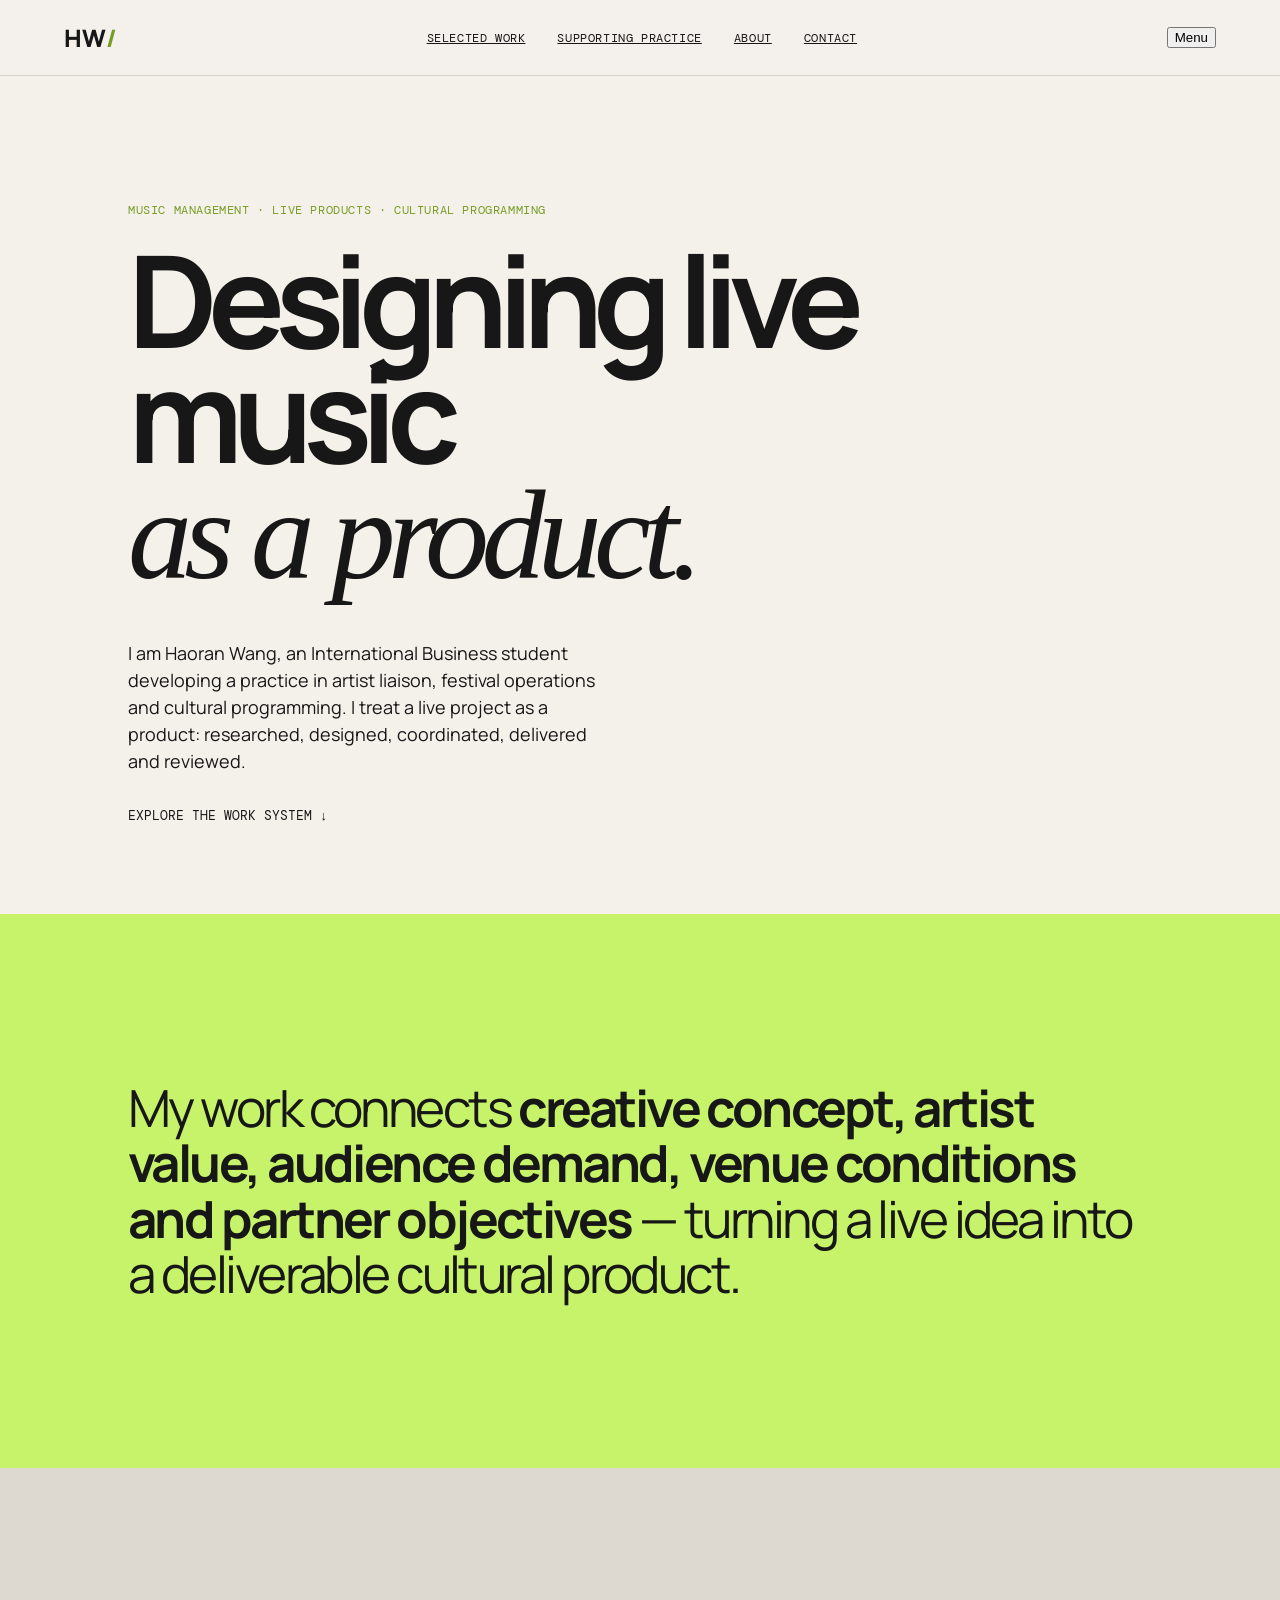
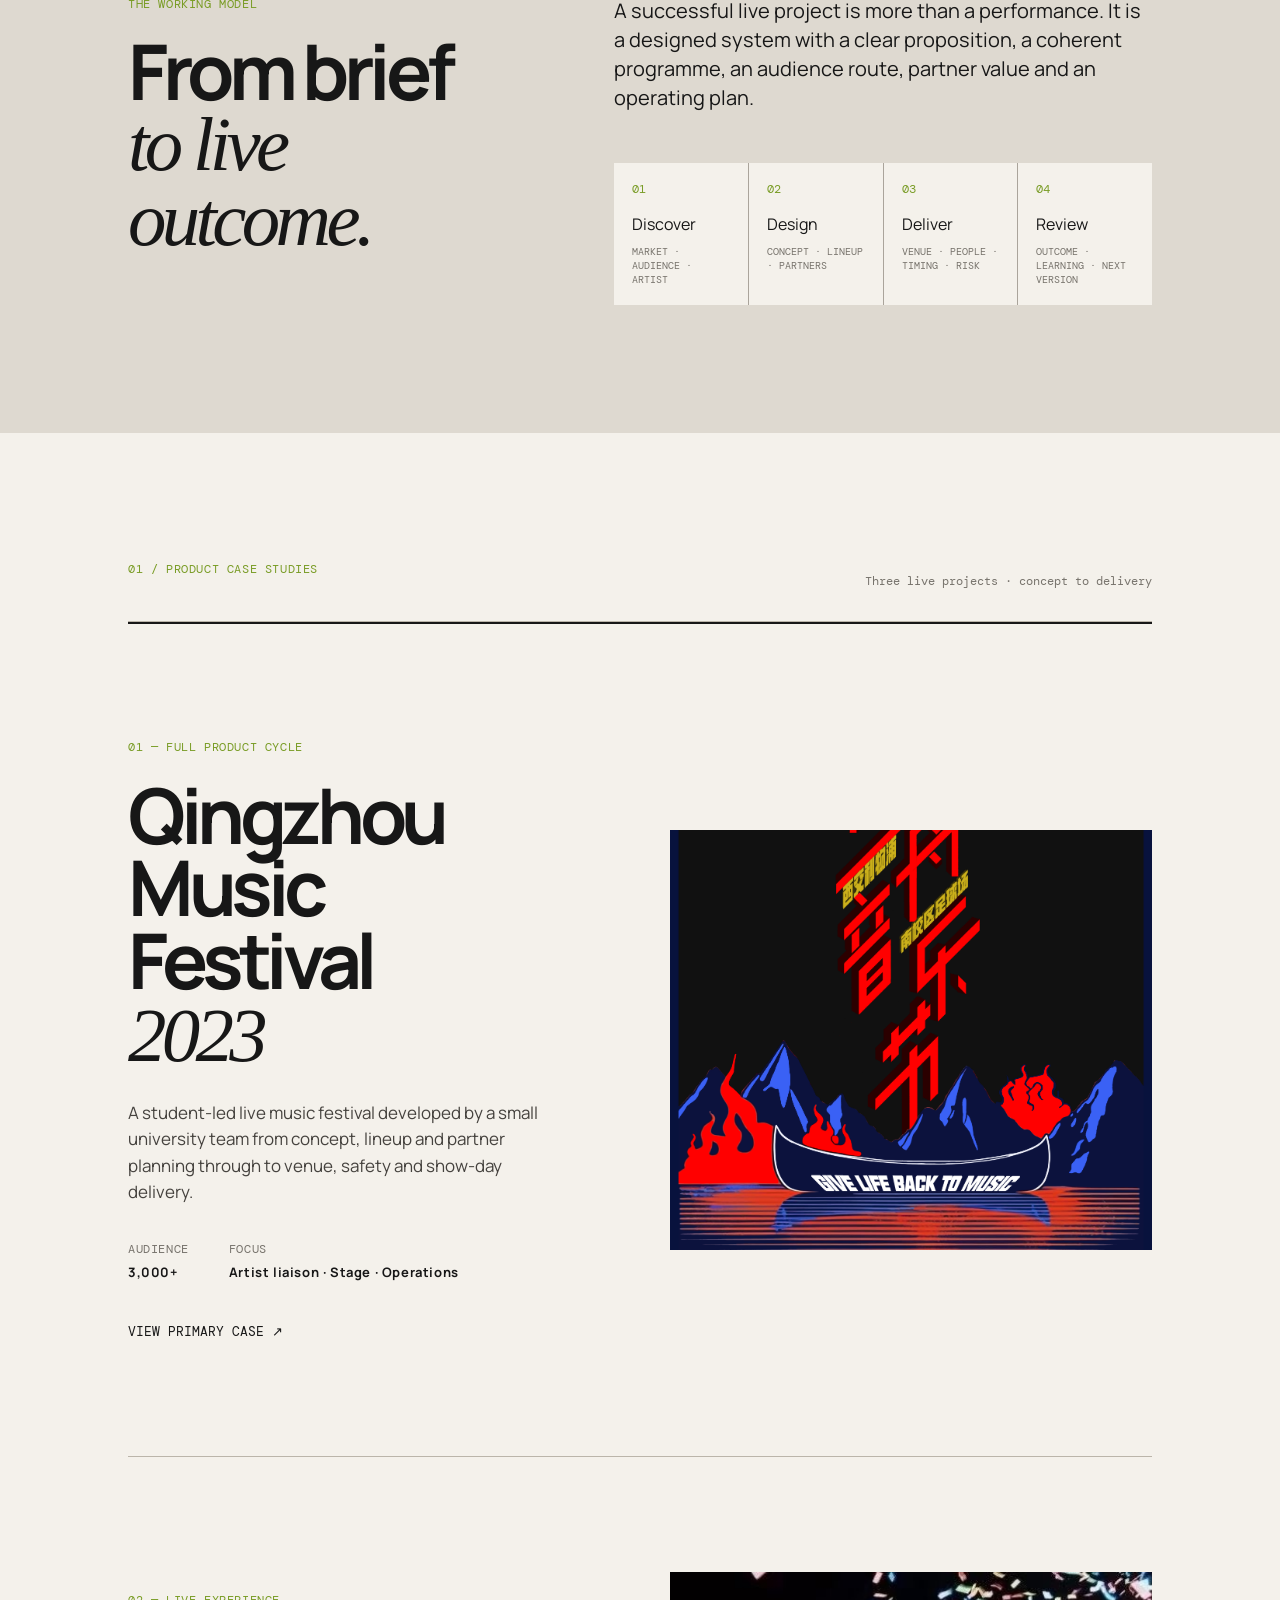
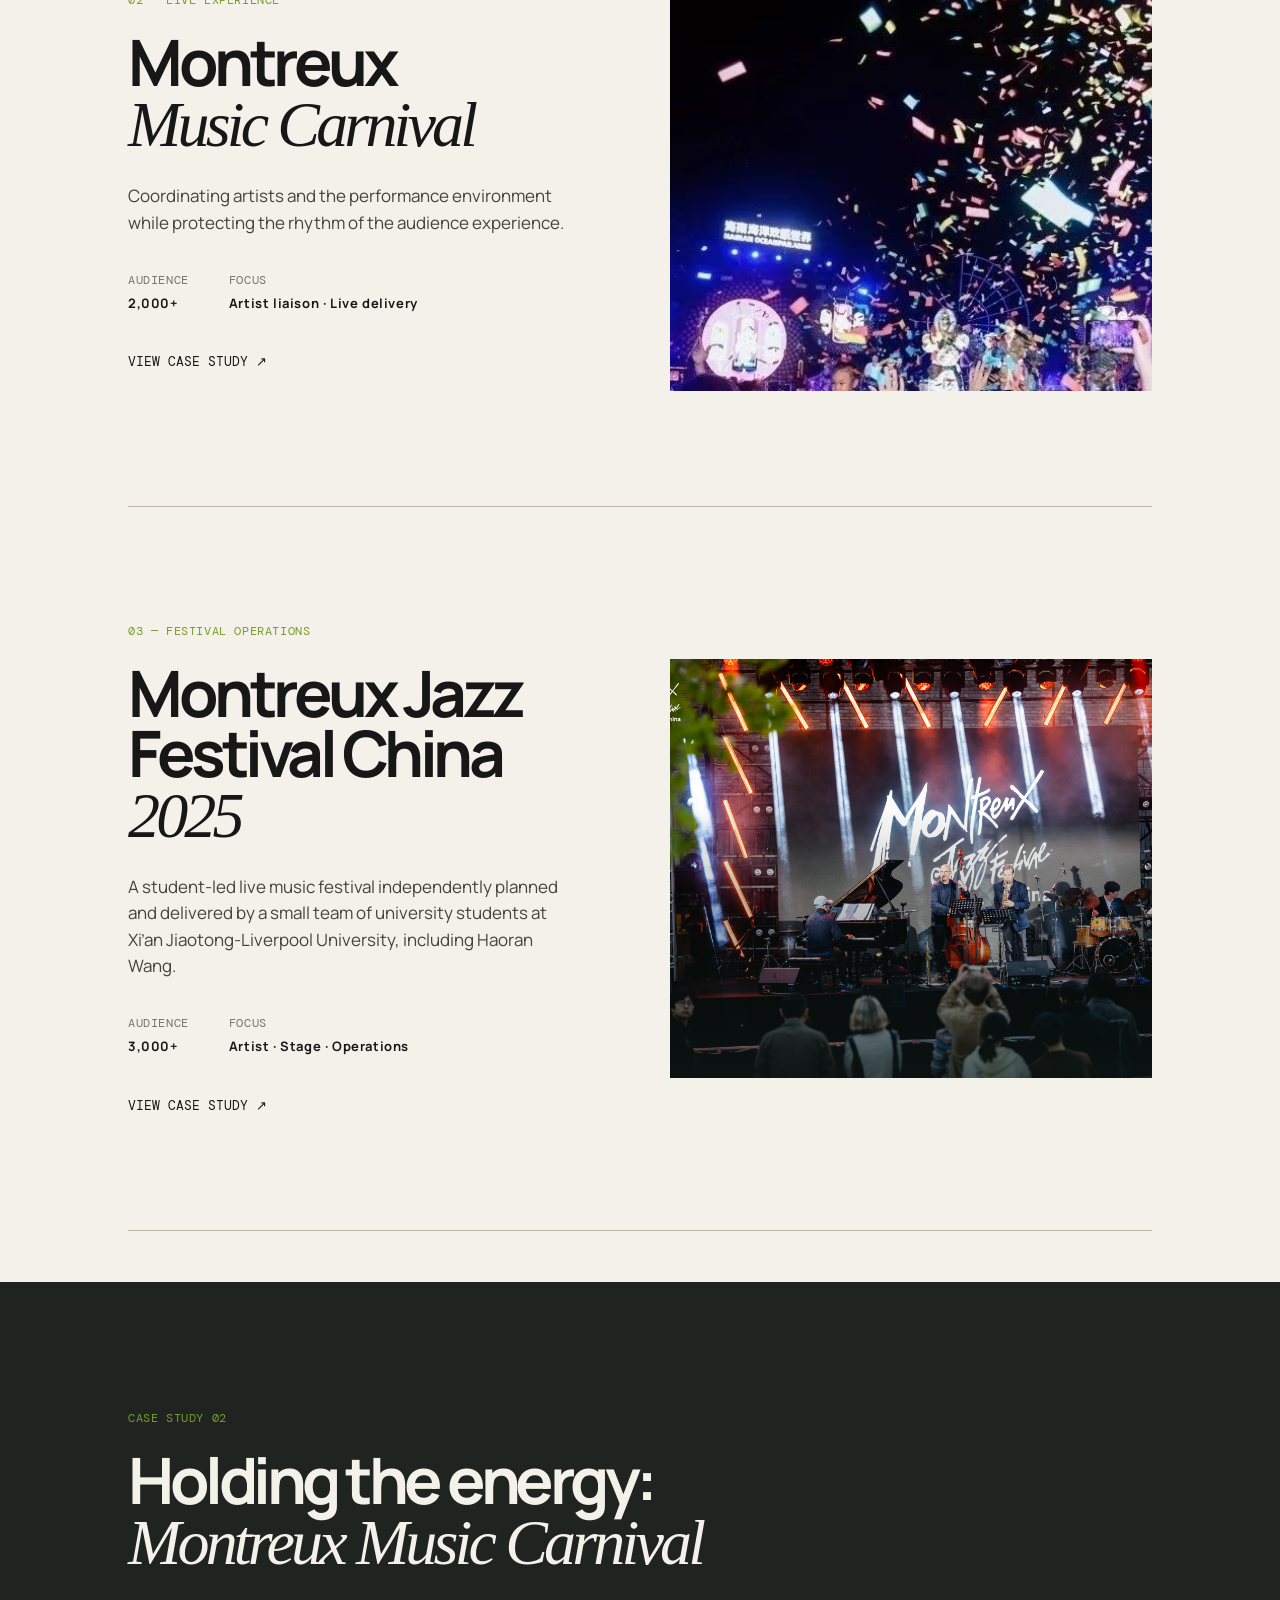
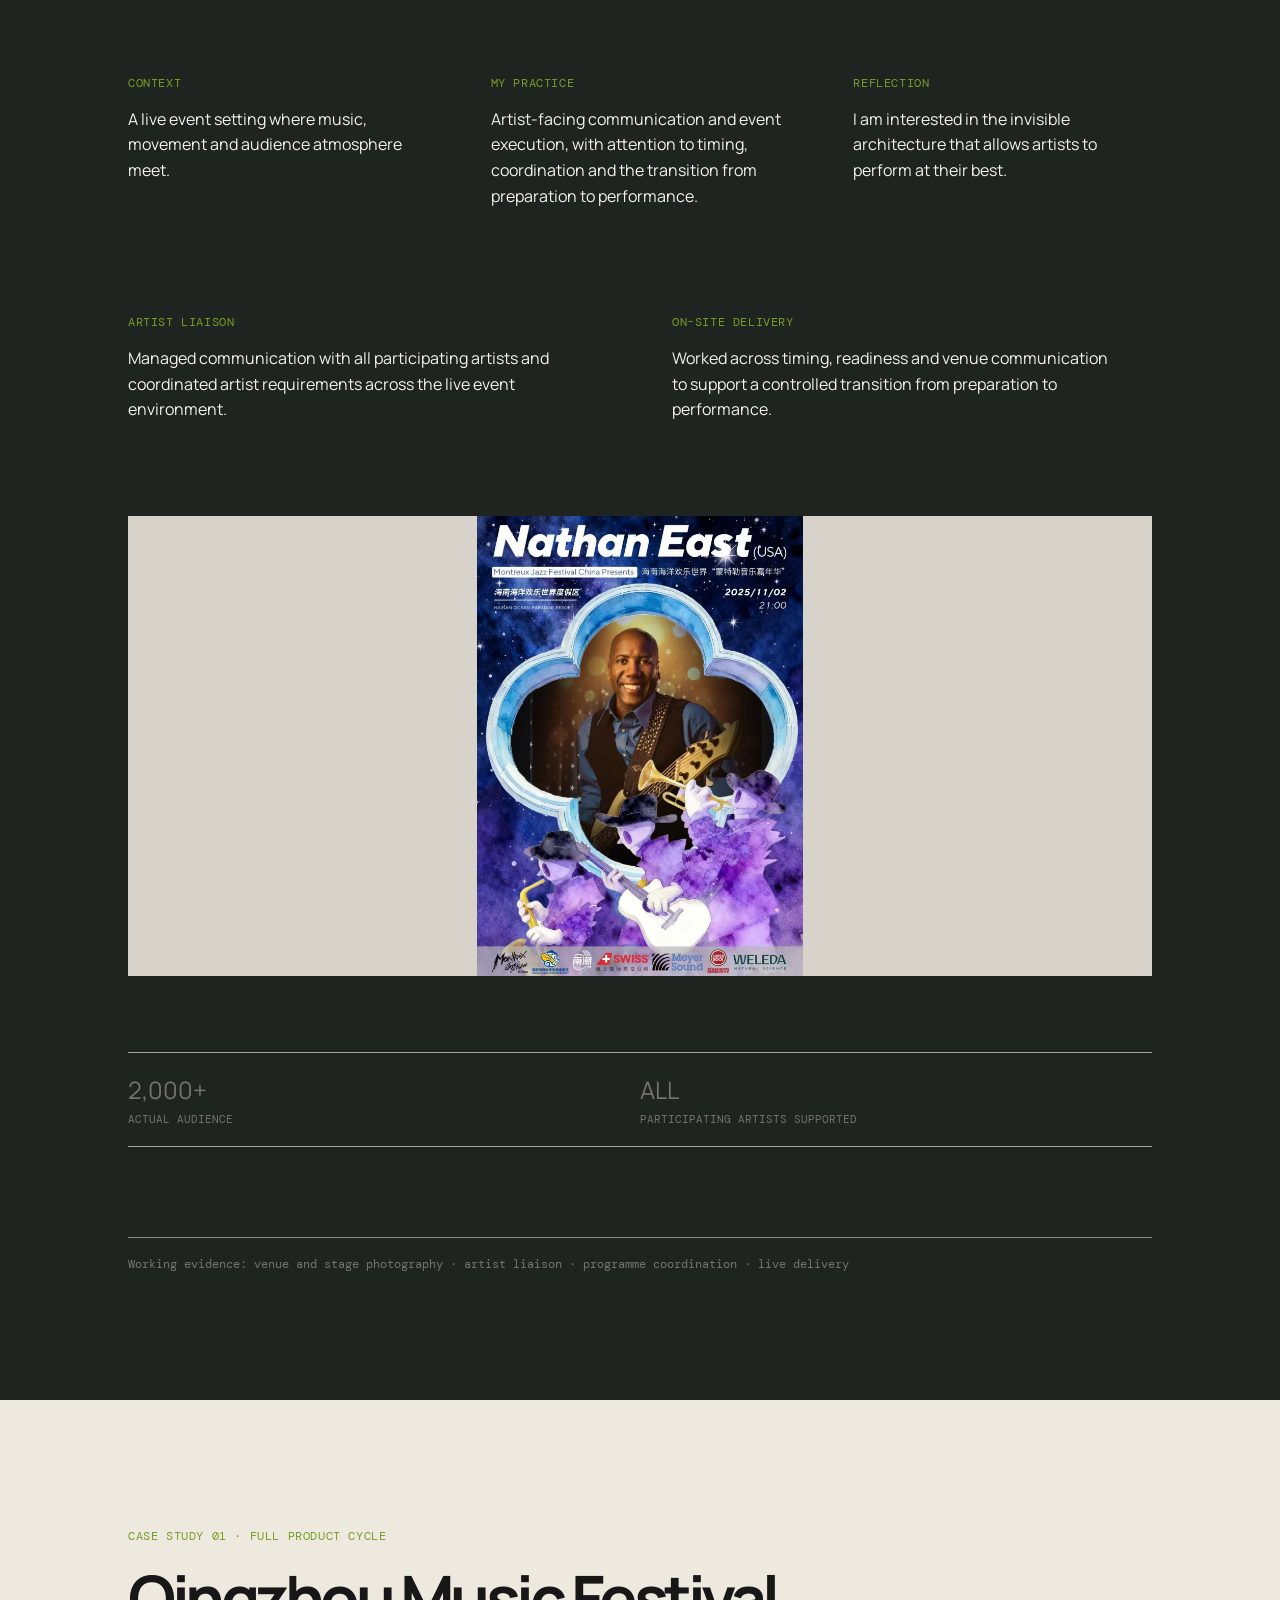
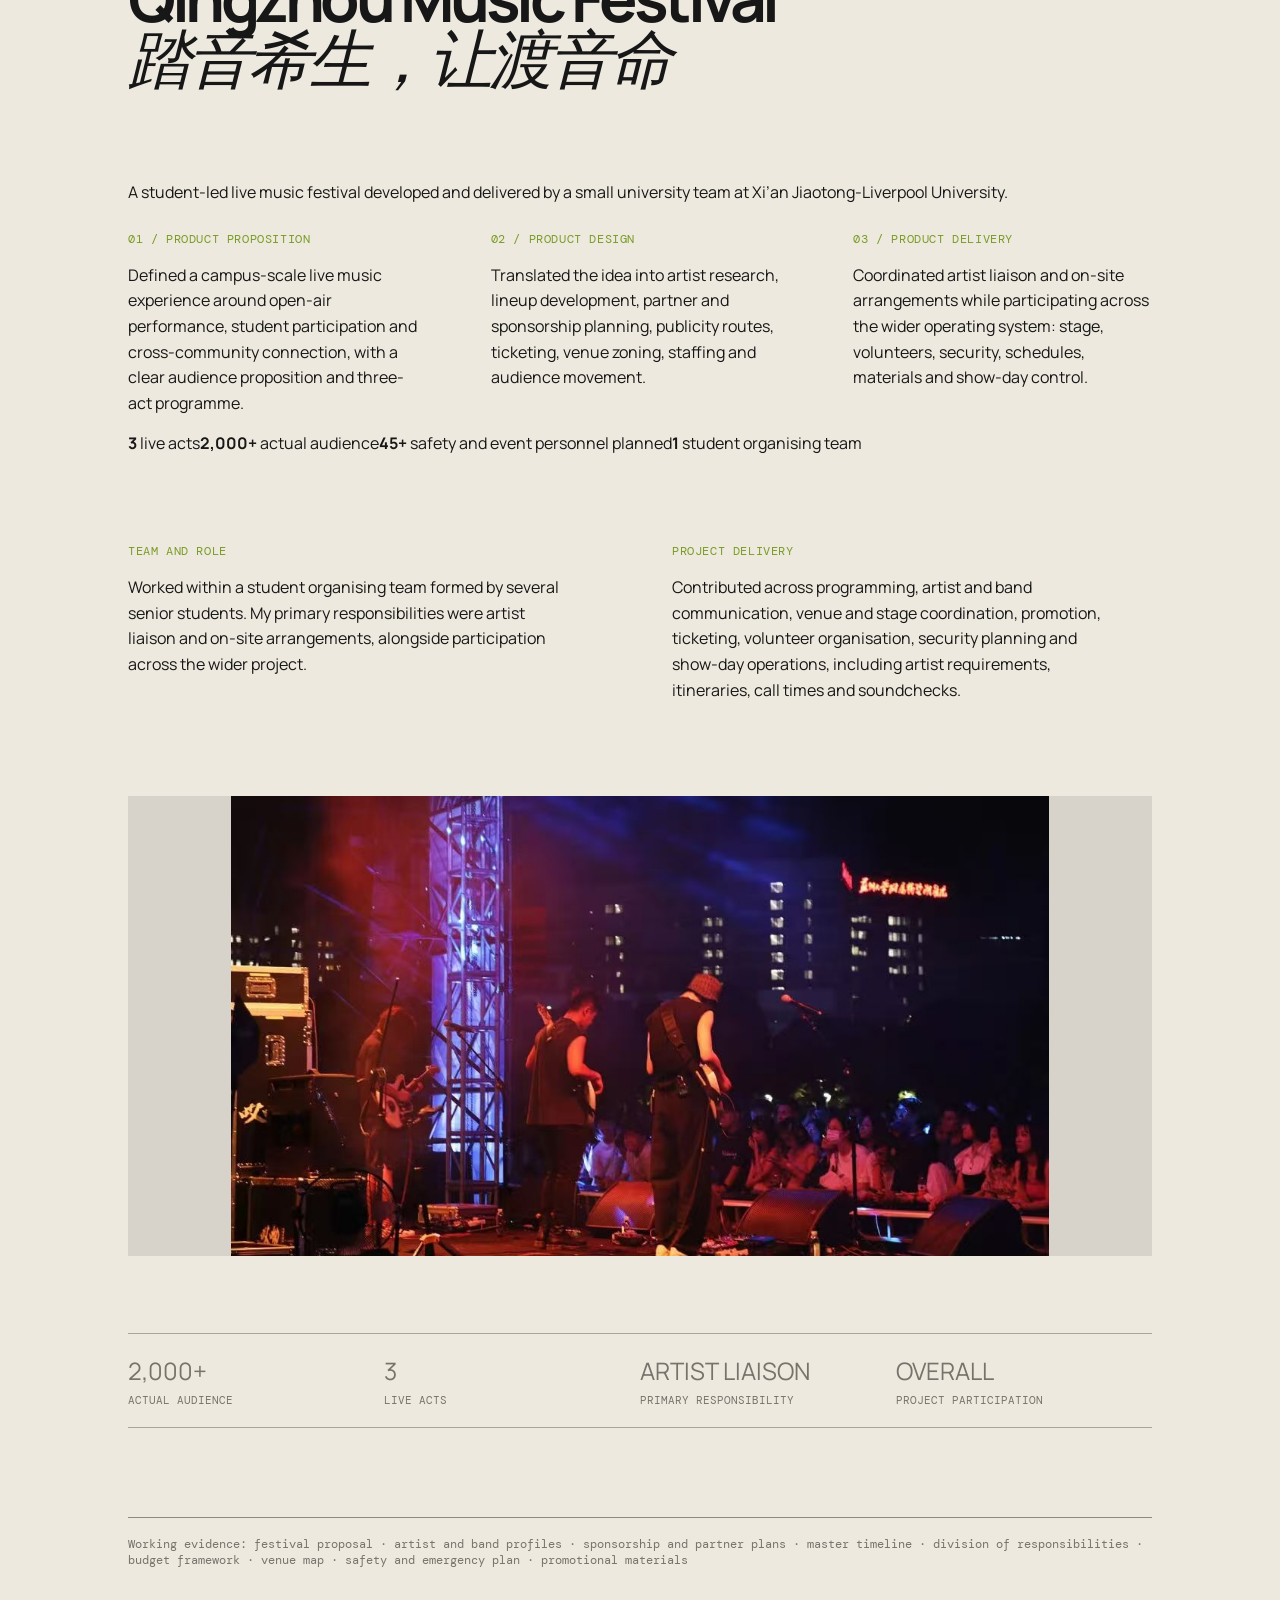
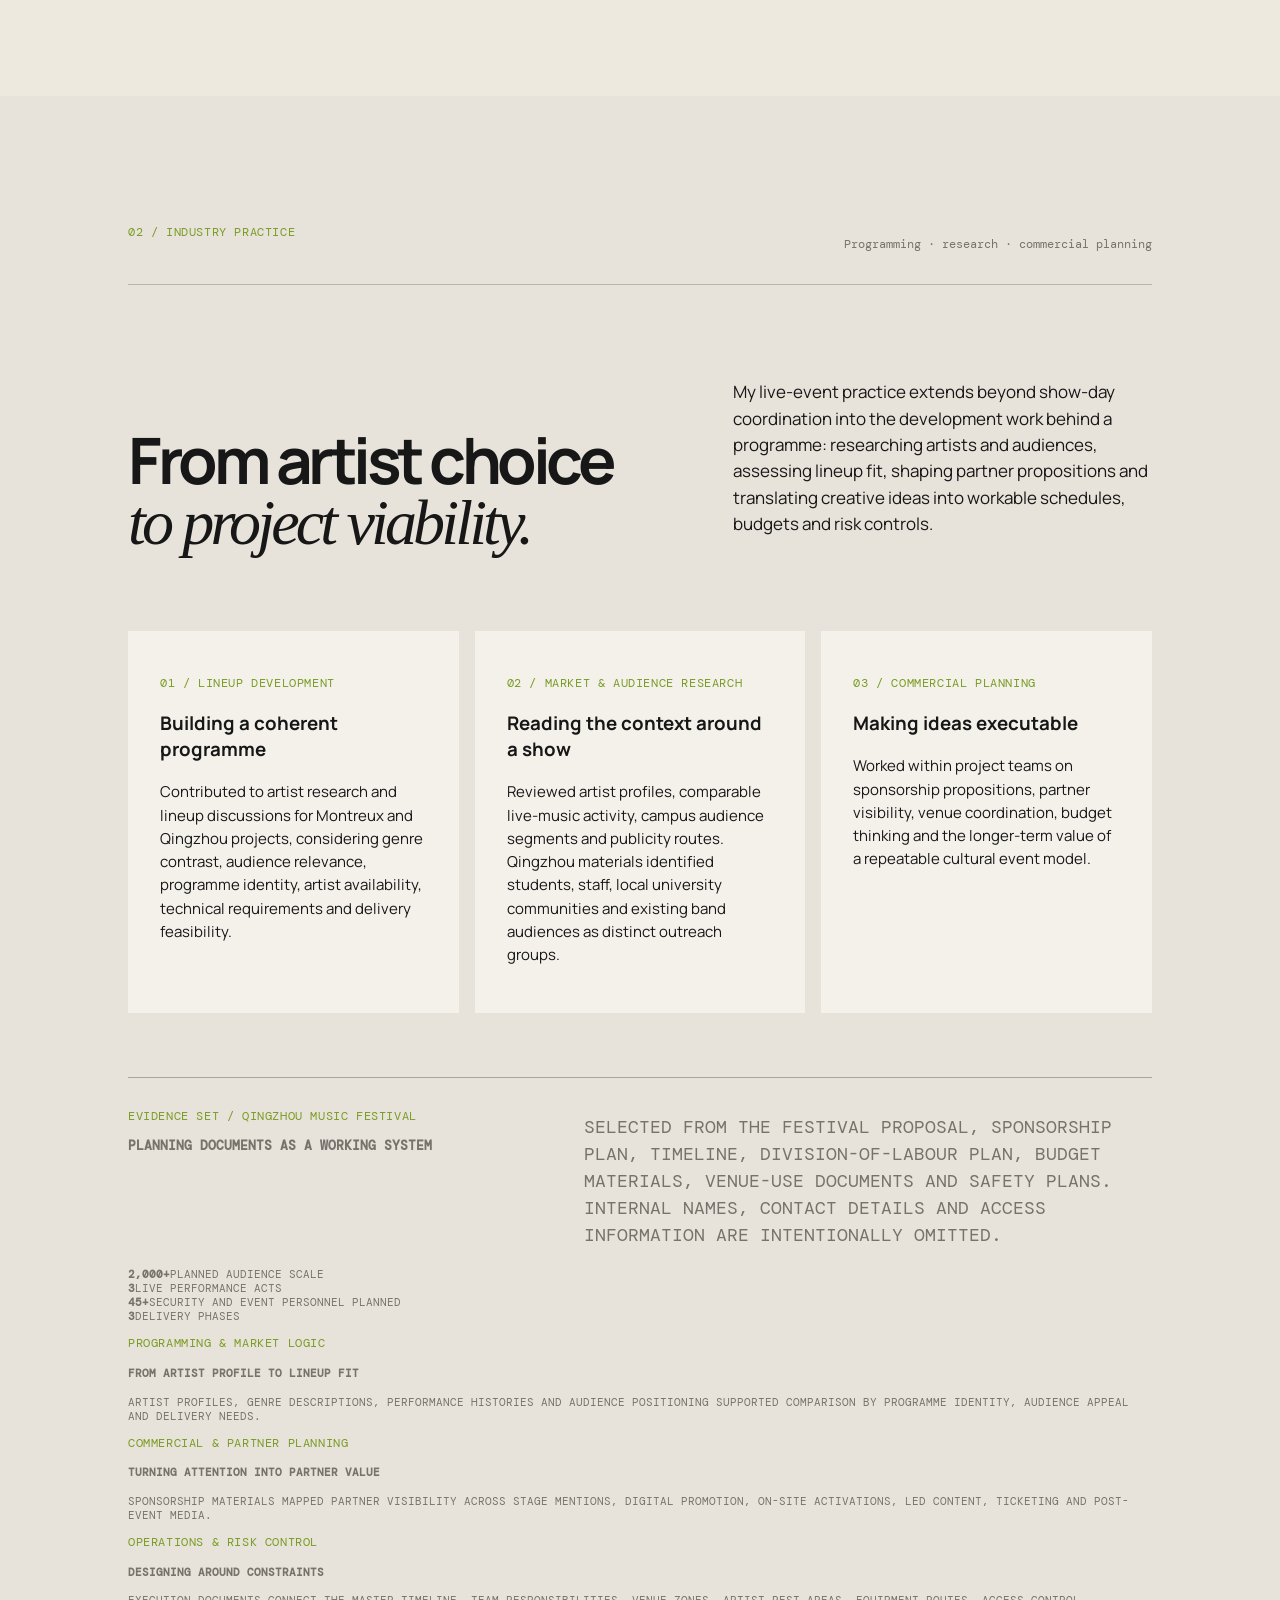
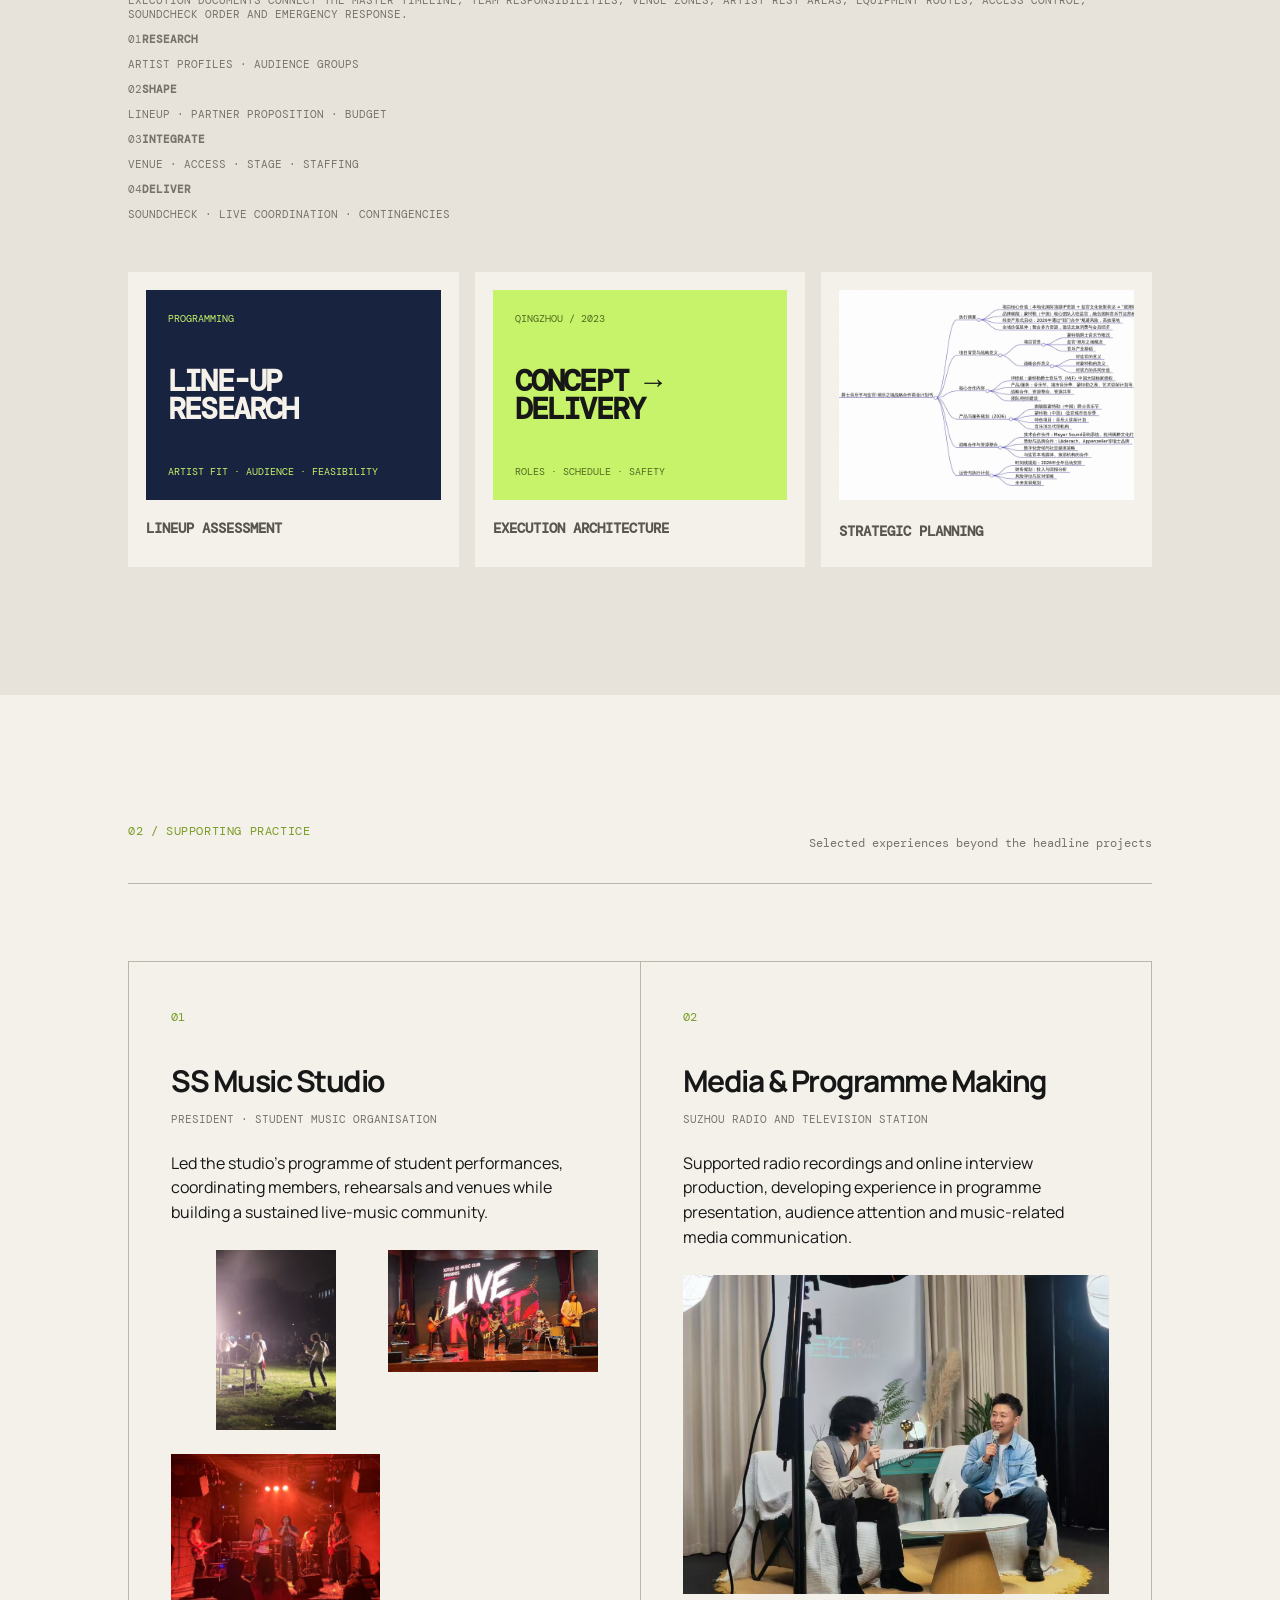
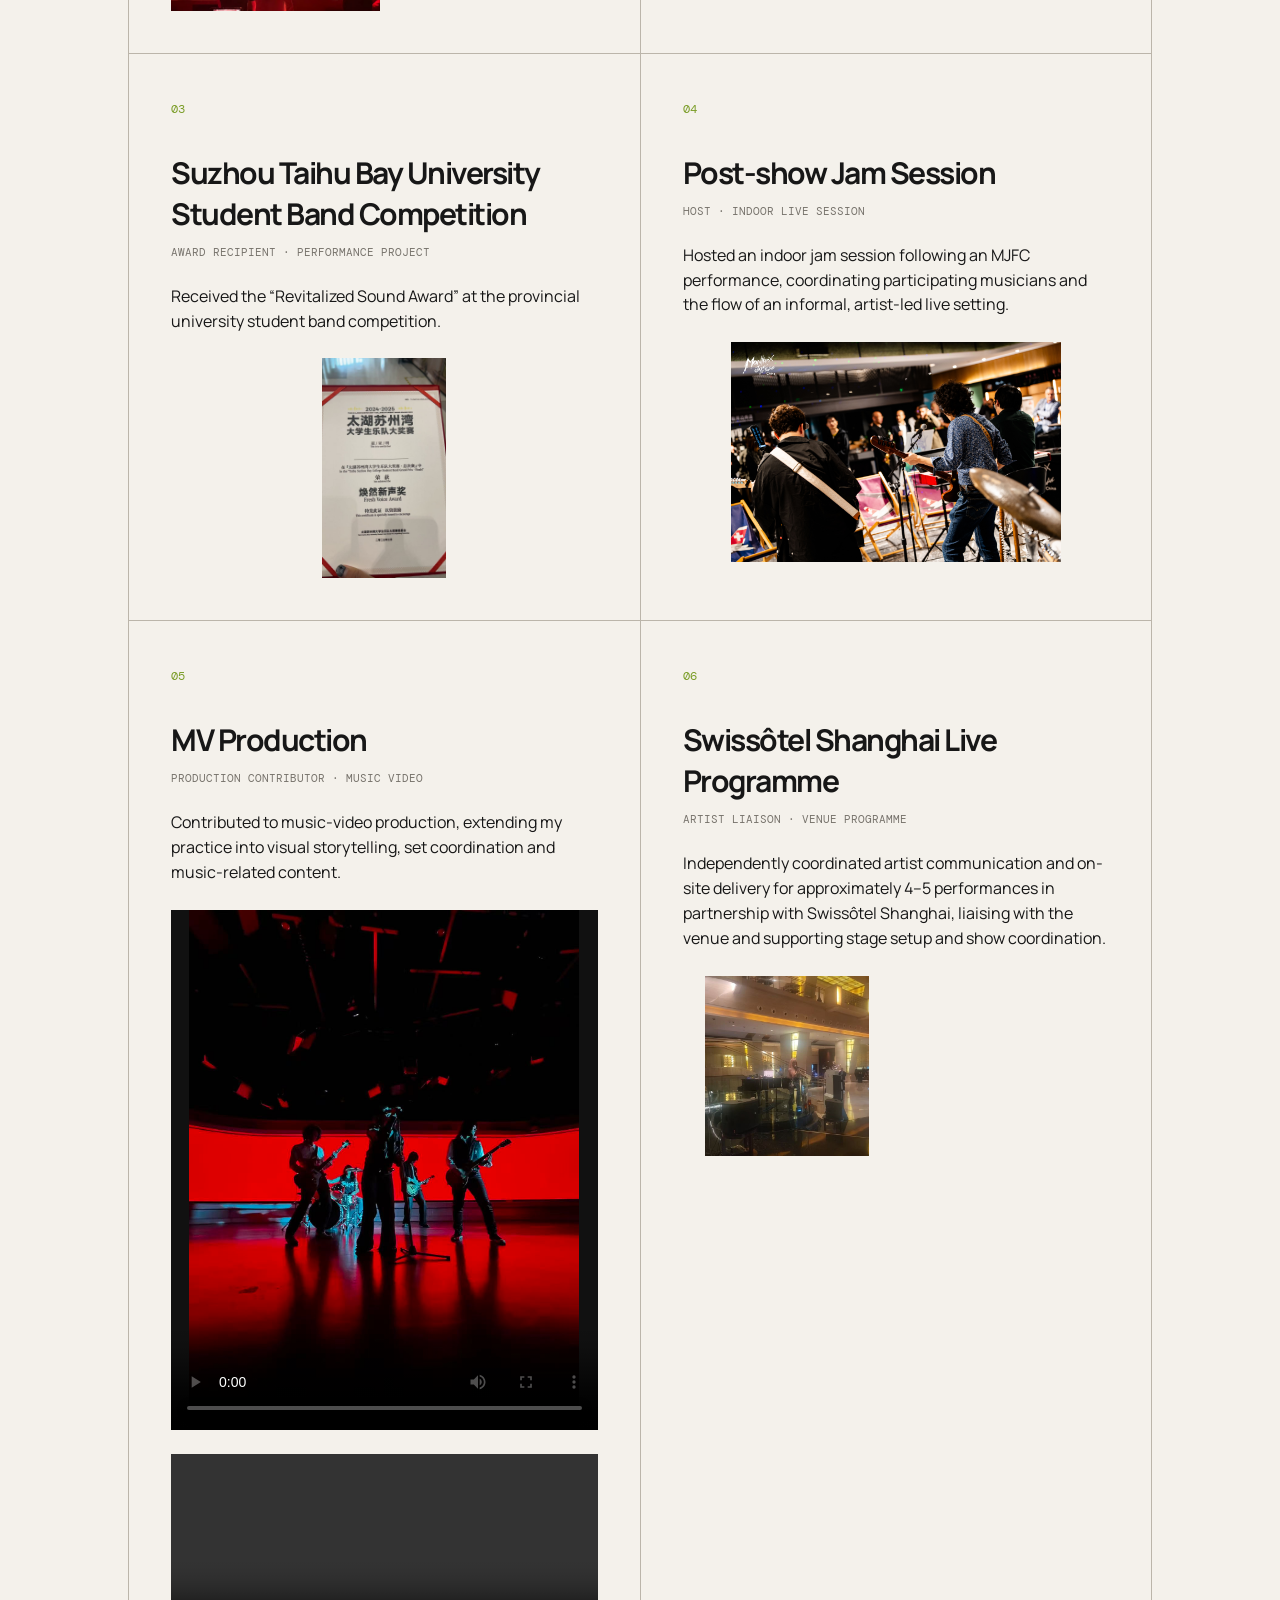
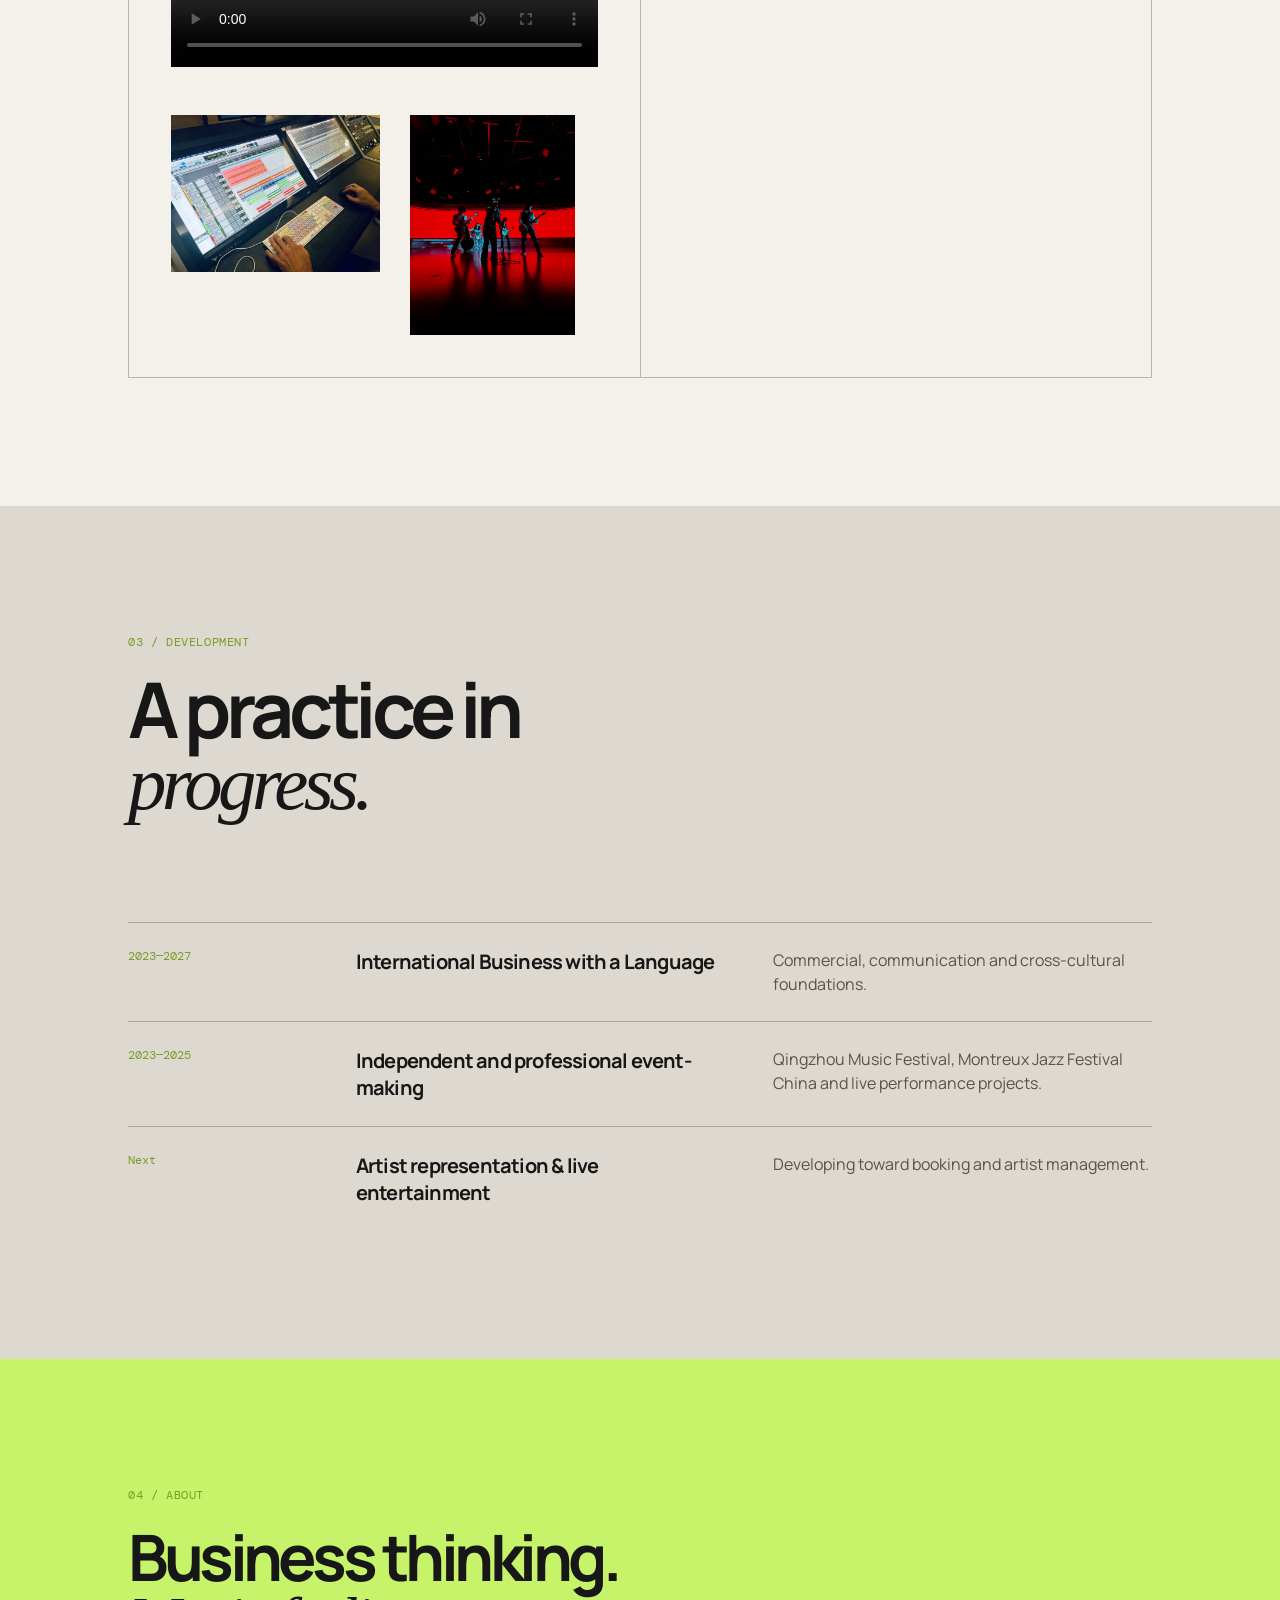
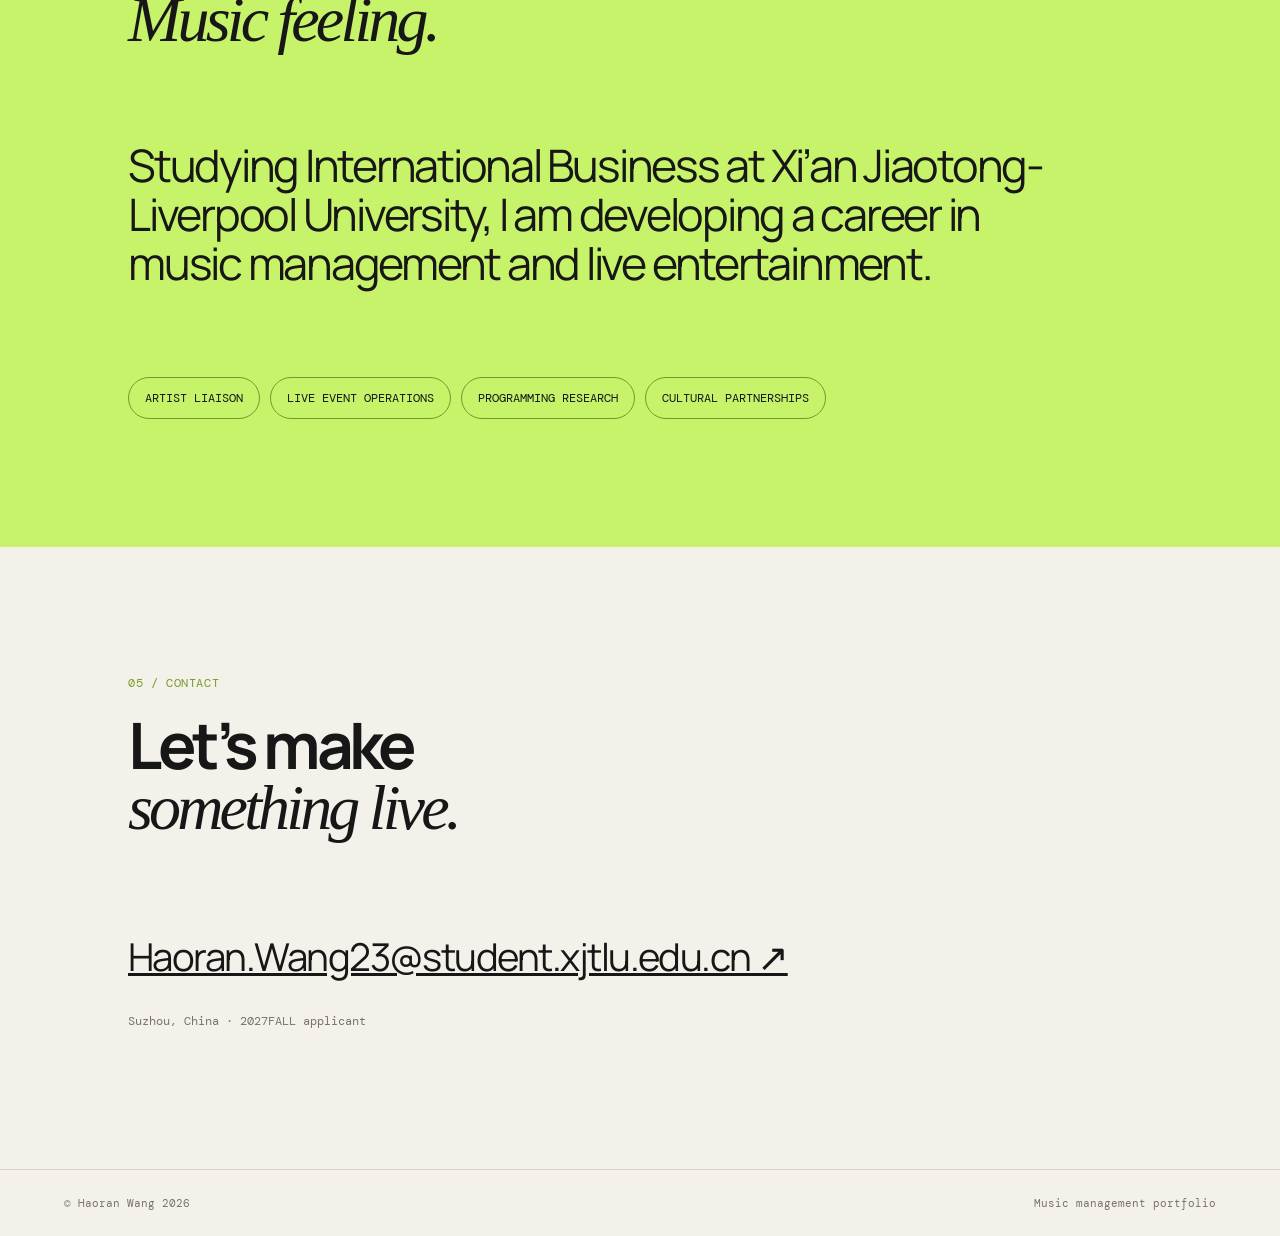
==== commit 1269ab22: "Refine case study structure and MV presentation" ====
--- a/index.html
+++ b/index.html
@@ -12,9 +12,9 @@
 <article class="project reverse"><div class="project-image image-two"><span>MONTREUX<br>MUSIC<br>CARNIVAL</span></div><div class="project-copy"><p class="eyebrow">02 — Live experience</p><h2>Montreux<br><em>Music Carnival</em></h2><p>Coordinating artists and the performance environment while protecting the rhythm of the audience experience.</p><div class="meta"><span>Role<br><b>Artist Liaison / Band Manager</b></span><span>Focus<br><b>Communication · Delivery</b></span></div><a class="text-link" href="#carnival">View case study ↗</a></div></article>
 <article class="project"><div class="project-image image-one"><span>MJFC<br>2025</span></div><div class="project-copy"><p class="eyebrow">03 — Festival operations</p><h2>Montreux Jazz Festival China<br><em>2025</em></h2><p>Artist liaison and on-site coordination within a major international jazz festival project in China.</p><div class="meta"><span>Audience<br><b>3,000+</b></span><span>Focus<br><b>Artist · Stage · Operations</b></span></div><a class="text-link" href="#mjfc">View case study ↗</a></div></article>
 </section>
-<section id="mjfc" class="case"><p class="eyebrow">Case study 01</p><h2>Behind the programme:<br><em>MJFC 2025</em></h2><div class="case-grid"><div><p class="label">Context</p><p>A large-scale festival project where artists, venues, production and partners needed to stay aligned.</p></div><div><p class="label">My practice</p><p>Artist communication, itinerary coordination, soundcheck and call-time support, pre-show liaison and on-site performance operations.</p></div><div><p class="label">Reflection</p><p>Every message, handover and time cue shapes the artist’s experience and the audience’s final memory.</p></div></div><div class="evidence">Evidence to add later: event photography · call sheet · redacted running order · measurable outcome</div></section>
-<section id="carnival" class="case dark"><p class="eyebrow">Case study 02</p><h2>Holding the energy:<br><em>Montreux Music Carnival</em></h2><div class="case-grid"><div><p class="label">Context</p><p>A live event setting where music, movement and audience atmosphere meet.</p></div><div><p class="label">My practice</p><p>Artist-facing communication and event execution, with attention to timing, coordination and the transition from preparation to performance.</p></div><div><p class="label">Reflection</p><p>I am interested in the invisible architecture that allows artists to perform at their best.</p></div></div><div class="evidence">Evidence to add later: venue / stage images · programme material · outcome data</div></section>
-<section id="qingzhou" class="case qingzhou-page"><p class="eyebrow">Case study 01 · Full product cycle</p><h2>Qingzhou Music Festival<br><em>踏音希生，让渡音命</em></h2><p class="qingzhou-lead">A student-led live music festival independently developed and delivered by a small team of university students at Xi’an Jiaotong-Liverpool University.</p><div class="case-grid"><div><p class="label">01 / Product proposition</p><p>Defined a campus-scale live music experience around open-air performance, student participation and cross-community connection, with a clear audience proposition and three-act programme.</p></div><div><p class="label">02 / Product design</p><p>Translated the idea into artist research, lineup development, partner and sponsorship planning, publicity routes, ticketing, venue zoning, staffing and audience movement.</p></div><div><p class="label">03 / Product delivery</p><p>Coordinated artist liaison and on-site arrangements while participating across the wider operating system: stage, volunteers, security, schedules, materials and show-day control.</p></div></div><div class="qingzhou-stats"><span><b>3</b> live acts</span><span><b>2,000+</b> actual audience</span><span><b>45+</b> safety and event personnel planned</span><span><b>1</b> student organising team</span></div><div class="evidence">Working evidence: festival proposal · artist and band profiles · sponsorship and partner plans · master timeline · division of responsibilities · budget framework · venue map · safety and emergency plan · promotional materials</div></section>
+
+<section id="carnival" class="case dark"><p class="eyebrow">Case study 02</p><h2>Holding the energy:<br><em>Montreux Music Carnival</em></h2><div class="case-grid"><div><p class="label">Context</p><p>A live event setting where music, movement and audience atmosphere meet.</p></div><div><p class="label">My practice</p><p>Artist-facing communication and event execution, with attention to timing, coordination and the transition from preparation to performance.</p></div><div><p class="label">Reflection</p><p>I am interested in the invisible architecture that allows artists to perform at their best.</p></div></div><div class="evidence">Working evidence: venue and stage photography · artist liaison · programme coordination · live delivery</div></section>
+<section id="qingzhou" class="case qingzhou-page"><p class="eyebrow">Case study 01 · Full product cycle</p><h2>Qingzhou Music Festival<br><em>踏音希生，让渡音命</em></h2><p class="qingzhou-lead">A student-led live music festival developed and delivered by a small university team at Xi’an Jiaotong-Liverpool University.</p><div class="case-grid"><div><p class="label">01 / Product proposition</p><p>Defined a campus-scale live music experience around open-air performance, student participation and cross-community connection, with a clear audience proposition and three-act programme.</p></div><div><p class="label">02 / Product design</p><p>Translated the idea into artist research, lineup development, partner and sponsorship planning, publicity routes, ticketing, venue zoning, staffing and audience movement.</p></div><div><p class="label">03 / Product delivery</p><p>Coordinated artist liaison and on-site arrangements while participating across the wider operating system: stage, volunteers, security, schedules, materials and show-day control.</p></div></div><div class="qingzhou-stats"><span><b>3</b> live acts</span><span><b>2,000+</b> actual audience</span><span><b>45+</b> safety and event personnel planned</span><span><b>1</b> student organising team</span></div><div class="evidence">Working evidence: festival proposal · artist and band profiles · sponsorship and partner plans · master timeline · division of responsibilities · budget framework · venue map · safety and emergency plan · promotional materials</div></section>
 <section id="practice" class="support"><div class="section-head"><p class="eyebrow">02 / Supporting practice</p><p class="muted">Selected experiences beyond the headline projects</p></div><div class="support-grid"><article><span class="num">01</span><h3>SS Music Studio</h3><p class="role">President · Xi’an Jiaotong-Liverpool University</p><p>Planned and delivered live performances, coordinating venues, schedules, bands and show-day operations. Events attracted up to 300 attendees and the studio received the provincial “Revitalized Sound Award”.</p></article><article><span class="num">02</span><h3>Media &amp; programme making</h3><p class="role">Suzhou Radio and Television Station</p><p>Supported radio recordings and online interview videos, developing an understanding of presentation, audience attention and live-to-media communication.</p></article><article><span class="num">03</span><h3>Festival community</h3><p class="role">Qingzhou Music Festival · Montreux Band Showcase</p><p>Contributed to festival organising and showcase coordination, extending my experience from artist support to the wider network of teams, audiences and cultural partners.</p></article><article><span class="num">04</span><h3>Music beyond the stage</h3><p class="role">University anthem · Municipal performances</p><p>Contributed to rehearsals, content production and on-site presentation for institutional and public events.</p></article></div></section>
 <section class="timeline"><p class="eyebrow">03 / Development</p><h2>A practice in<br><em>progress.</em></h2><div class="timeline-row"><span>2023—2027</span><strong>International Business with a Language</strong><p>Commercial, communication and cross-cultural foundations.</p></div><div class="timeline-row"><span>2023—2025</span><strong>Independent and professional event-making</strong><p>Qingzhou Music Festival, Montreux Jazz Festival China and live performance projects.</p></div><div class="timeline-row"><span>Next</span><strong>Artist representation &amp; live entertainment</strong><p>Developing toward booking and artist management.</p></div></section>
 <section id="about" class="about"><p class="eyebrow">04 / About</p><h2>Business thinking.<br><em>Music feeling.</em></h2><p class="big-copy">Studying International Business at Xi’an Jiaotong-Liverpool University, I am developing a career in music management and live entertainment.</p><div class="skills"><span>Artist liaison</span><span>Live event operations</span><span>Programming research</span><span>Cultural partnerships</span></div></section>
--- a/case-details.css
+++ b/case-details.css
@@ -1,7 +1,8 @@
 .detail-block{display:grid;grid-template-columns:repeat(2,1fr);gap:5vw;margin:6vw 0}.detail-block p:not(.label){font-size:16px;line-height:1.6;max-width:440px}.case-visuals{display:grid;grid-template-columns:1fr;gap:16px;margin:6vw 0;align-items:start}.case-visuals figure{min-width:0;margin:0;background:#d8d3ca;overflow:hidden}.case-visuals img{width:100%;height:auto!important;max-height:460px;object-fit:contain!important;display:block}.data-strip{display:flex;flex-wrap:wrap;border-top:1px solid #aaa49b;border-bottom:1px solid #aaa49b;margin-top:6vw}.data-strip span{flex:1;min-width:170px;padding:20px 18px 20px 0;font:11px 'DM Mono',monospace;text-transform:uppercase;color:#77736c}.data-strip b{display:block;font:24px Manrope;color:inherit;margin-bottom:6px}.secondary-case img{width:100%;max-height:220px;object-fit:cover;margin-top:24px;display:block}.case-note{font:12px 'DM Mono',monospace;color:#77736c;margin-top:20px}@media(max-width:700px){.detail-block{grid-template-columns:1fr}.case-visuals img{max-height:420px}}
-.mini-gallery{display:grid;grid-template-columns:repeat(2,1fr);gap:8px;margin-top:24px}.mini-gallery img{margin:0;max-height:180px}.secondary-case img{width:100%;max-height:220px;object-fit:cover;margin-top:24px;display:block}
-.qingzhou-gallery{grid-template-columns:1fr 1.35fr}.qingzhou-gallery figure{background:#111}.qingzhou-gallery img{height:420px!important;max-height:420px;object-fit:contain!important}@media(max-width:700px){.qingzhou-gallery{grid-template-columns:1fr}.qingzhou-gallery img{height:auto!important;max-height:420px}}
-.industry-practice{padding:10vw;background:#e8e3da}.industry-intro{display:grid;grid-template-columns:1.2fr 1fr;gap:8vw;align-items:end;margin:6vw 0}.industry-intro h2{font-size:clamp(40px,5vw,72px);line-height:.95;letter-spacing:-.07em;margin:0}.industry-intro p{font-size:17px;line-height:1.55}.industry-grid{display:grid;grid-template-columns:repeat(3,1fr);gap:16px}.industry-grid article{background:var(--paper);padding:32px;min-height:250px}.industry-grid article>p:not(.label){line-height:1.55;font-size:15px}.industry-evidence{margin-top:5vw;padding-top:18px;border-top:1px solid #aaa49b;color:#77736c;font:11px 'DM Mono',monospace;text-transform:uppercase}@media(max-width:700px){.industry-practice{padding:18vw 7vw}.industry-intro,.industry-grid{grid-template-columns:1fr}.industry-intro{gap:28px}.industry-grid article{min-height:auto}}
-@import url('artifacts.css');
-.industry-practice{padding:10vw;background:#e8e3da}.industry-intro{display:grid;grid-template-columns:1.2fr 1fr;gap:8vw;align-items:end;margin:6vw 0}.industry-intro h2{font-size:clamp(40px,5vw,72px);line-height:.95;letter-spacing:-.07em;margin:0}.industry-intro p{font-size:17px;line-height:1.55}.industry-grid{display:grid;grid-template-columns:repeat(3,1fr);gap:16px}.industry-grid article{background:var(--paper);padding:32px;min-height:250px}.industry-grid article>p:not(.label){line-height:1.55;font-size:15px}.artifact-board{margin-top:8vw;padding-top:5vw;border-top:1px solid #aaa49b}.artifact-heading{display:grid;grid-template-columns:1fr 1.5fr;gap:6vw}.artifact-heading p:last-child{font-size:18px;line-height:1.5}.artifact-grid{display:grid;grid-template-columns:repeat(3,1fr);gap:16px;margin-top:4vw}.artifact-grid article{background:var(--paper);padding:18px}.artifact-sheet{height:210px;padding:22px;background:#17233f;color:#f7f2e9;display:flex;flex-direction:column;justify-content:space-between}.artifact-sheet span,.artifact-sheet small{font:10px 'DM Mono',monospace;text-transform:uppercase;color:#c7f36a}.artifact-sheet strong{font-size:30px;line-height:.95}.timeline-sheet{background:#c7f36a;color:#171717}.timeline-sheet span,.timeline-sheet small{color:#526b20}.artifact-photo{width:100%;height:210px;object-fit:cover}.artifact-title{font-weight:700;margin:18px 0 7px}.source-note{margin-top:4vw;color:#77736c;font:11px 'DM Mono',monospace;text-transform:uppercase}@media(max-width:700px){.industry-intro,.industry-grid,.artifact-heading,.artifact-grid{grid-template-columns:1fr}.industry-practice{padding:18vw 7vw}.artifact-heading{gap:15px}}
-.secondary-photo{width:100%;height:auto;max-height:220px;object-fit:cover;margin-top:24px;display:block}
+.mini-gallery{display:grid;grid-template-columns:repeat(2,1fr);gap:8px;margin-top:24px}.mini-gallery img{margin:0;max-height:180px}.secondary-case img{width:100%;max-height:220px;object-fit:cover;margin-top:24px;display:block}
+.qingzhou-gallery{grid-template-columns:1fr 1.35fr}.qingzhou-gallery figure{background:#111}.qingzhou-gallery img{height:420px!important;max-height:420px;object-fit:contain!important}@media(max-width:700px){.qingzhou-gallery{grid-template-columns:1fr}.qingzhou-gallery img{height:auto!important;max-height:420px}}
+.industry-practice{padding:10vw;background:#e8e3da}.industry-intro{display:grid;grid-template-columns:1.2fr 1fr;gap:8vw;align-items:end;margin:6vw 0}.industry-intro h2{font-size:clamp(40px,5vw,72px);line-height:.95;letter-spacing:-.07em;margin:0}.industry-intro p{font-size:17px;line-height:1.55}.industry-grid{display:grid;grid-template-columns:repeat(3,1fr);gap:16px}.industry-grid article{background:var(--paper);padding:32px;min-height:250px}.industry-grid article>p:not(.label){line-height:1.55;font-size:15px}.industry-evidence{margin-top:5vw;padding-top:18px;border-top:1px solid #aaa49b;color:#77736c;font:11px 'DM Mono',monospace;text-transform:uppercase}@media(max-width:700px){.industry-practice{padding:18vw 7vw}.industry-intro,.industry-grid{grid-template-columns:1fr}.industry-intro{gap:28px}.industry-grid article{min-height:auto}}
+@import url('artifacts.css');
+.industry-practice{padding:10vw;background:#e8e3da}.industry-intro{display:grid;grid-template-columns:1.2fr 1fr;gap:8vw;align-items:end;margin:6vw 0}.industry-intro h2{font-size:clamp(40px,5vw,72px);line-height:.95;letter-spacing:-.07em;margin:0}.industry-intro p{font-size:17px;line-height:1.55}.industry-grid{display:grid;grid-template-columns:repeat(3,1fr);gap:16px}.industry-grid article{background:var(--paper);padding:32px;min-height:250px}.industry-grid article>p:not(.label){line-height:1.55;font-size:15px}.artifact-board{margin-top:8vw;padding-top:5vw;border-top:1px solid #aaa49b}.artifact-heading{display:grid;grid-template-columns:1fr 1.5fr;gap:6vw}.artifact-heading p:last-child{font-size:18px;line-height:1.5}.artifact-grid{display:grid;grid-template-columns:repeat(3,1fr);gap:16px;margin-top:4vw}.artifact-grid article{background:var(--paper);padding:18px}.artifact-sheet{height:210px;padding:22px;background:#17233f;color:#f7f2e9;display:flex;flex-direction:column;justify-content:space-between}.artifact-sheet span,.artifact-sheet small{font:10px 'DM Mono',monospace;text-transform:uppercase;color:#c7f36a}.artifact-sheet strong{font-size:30px;line-height:.95}.timeline-sheet{background:#c7f36a;color:#171717}.timeline-sheet span,.timeline-sheet small{color:#526b20}.artifact-photo{width:100%;height:210px;object-fit:cover}.artifact-title{font-weight:700;margin:18px 0 7px}.source-note{margin-top:4vw;color:#77736c;font:11px 'DM Mono',monospace;text-transform:uppercase}@media(max-width:700px){.industry-intro,.industry-grid,.artifact-heading,.artifact-grid{grid-template-columns:1fr}.industry-practice{padding:18vw 7vw}.artifact-heading{gap:15px}}
+.secondary-photo{width:100%;height:auto;max-height:220px;object-fit:cover;margin-top:24px;display:block}
+.mv-video{display:block;width:100%;max-height:520px;margin-top:24px;background:#111;object-fit:contain}
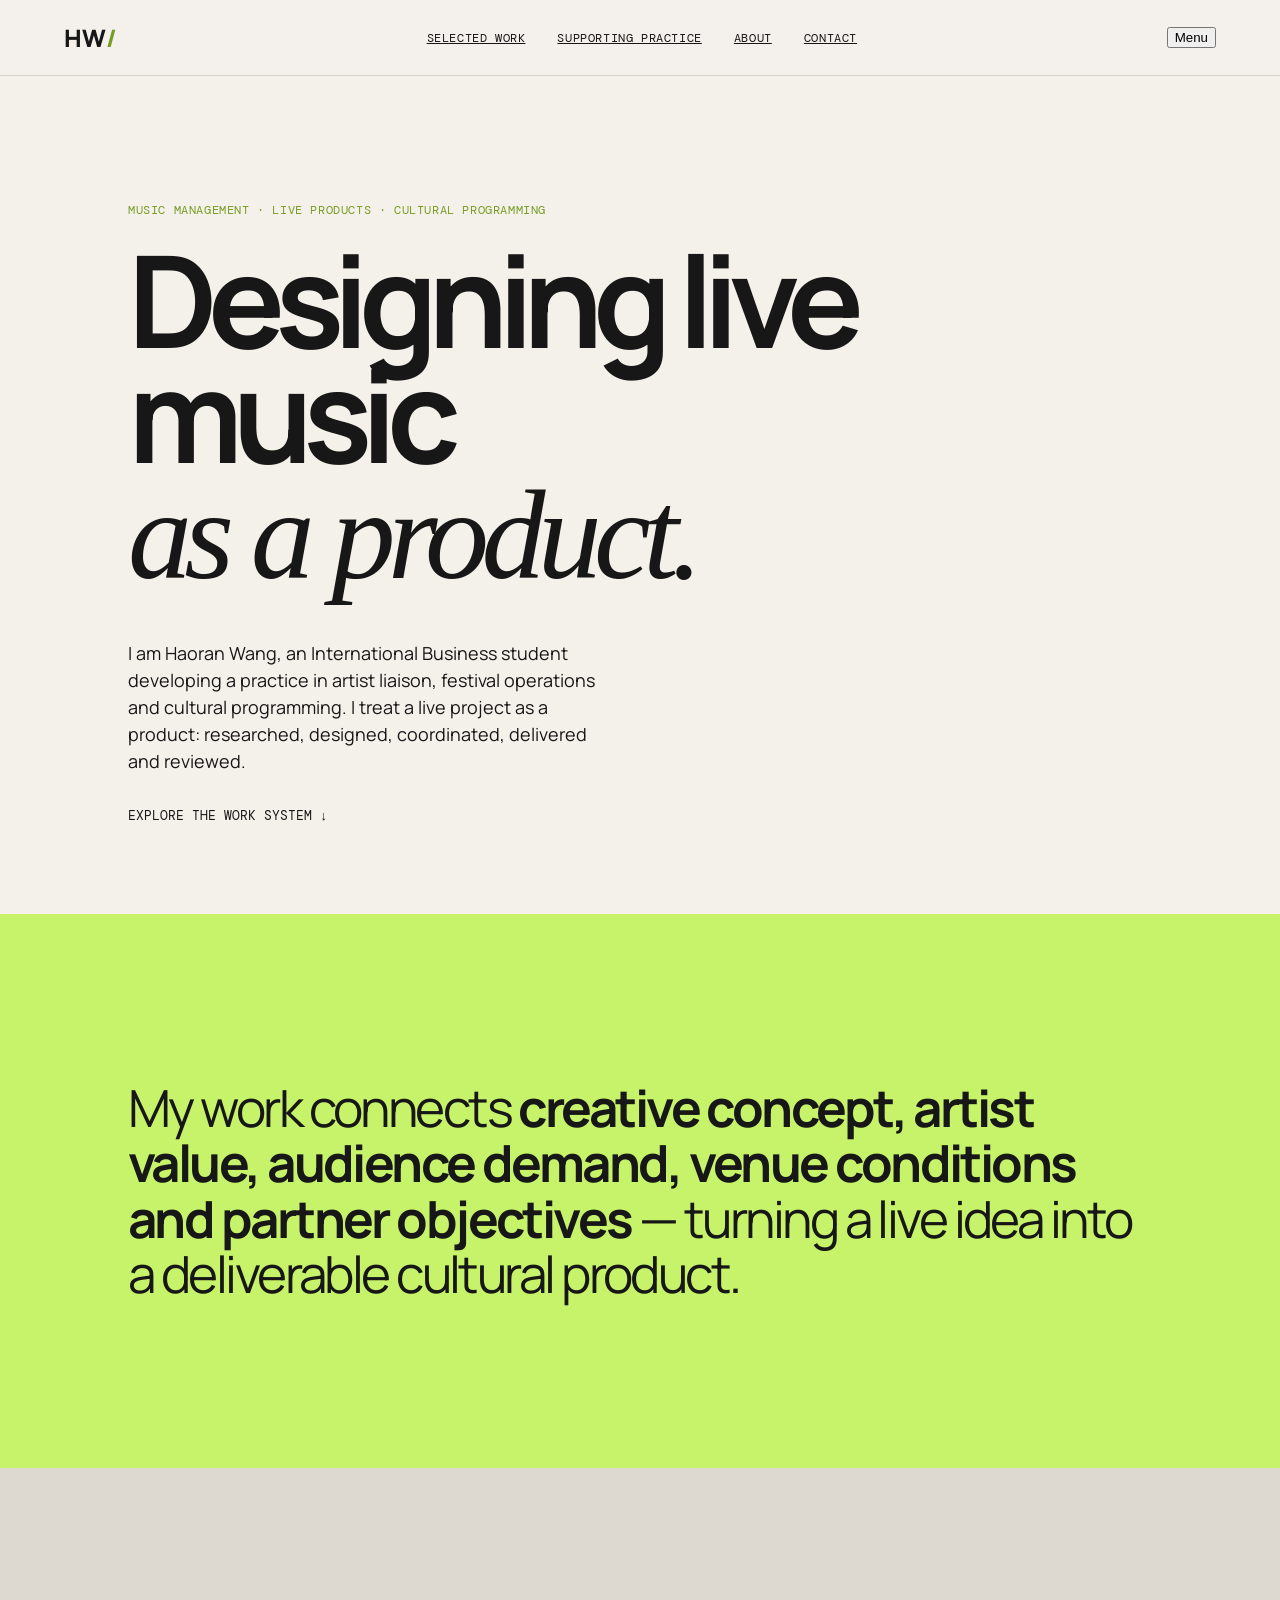
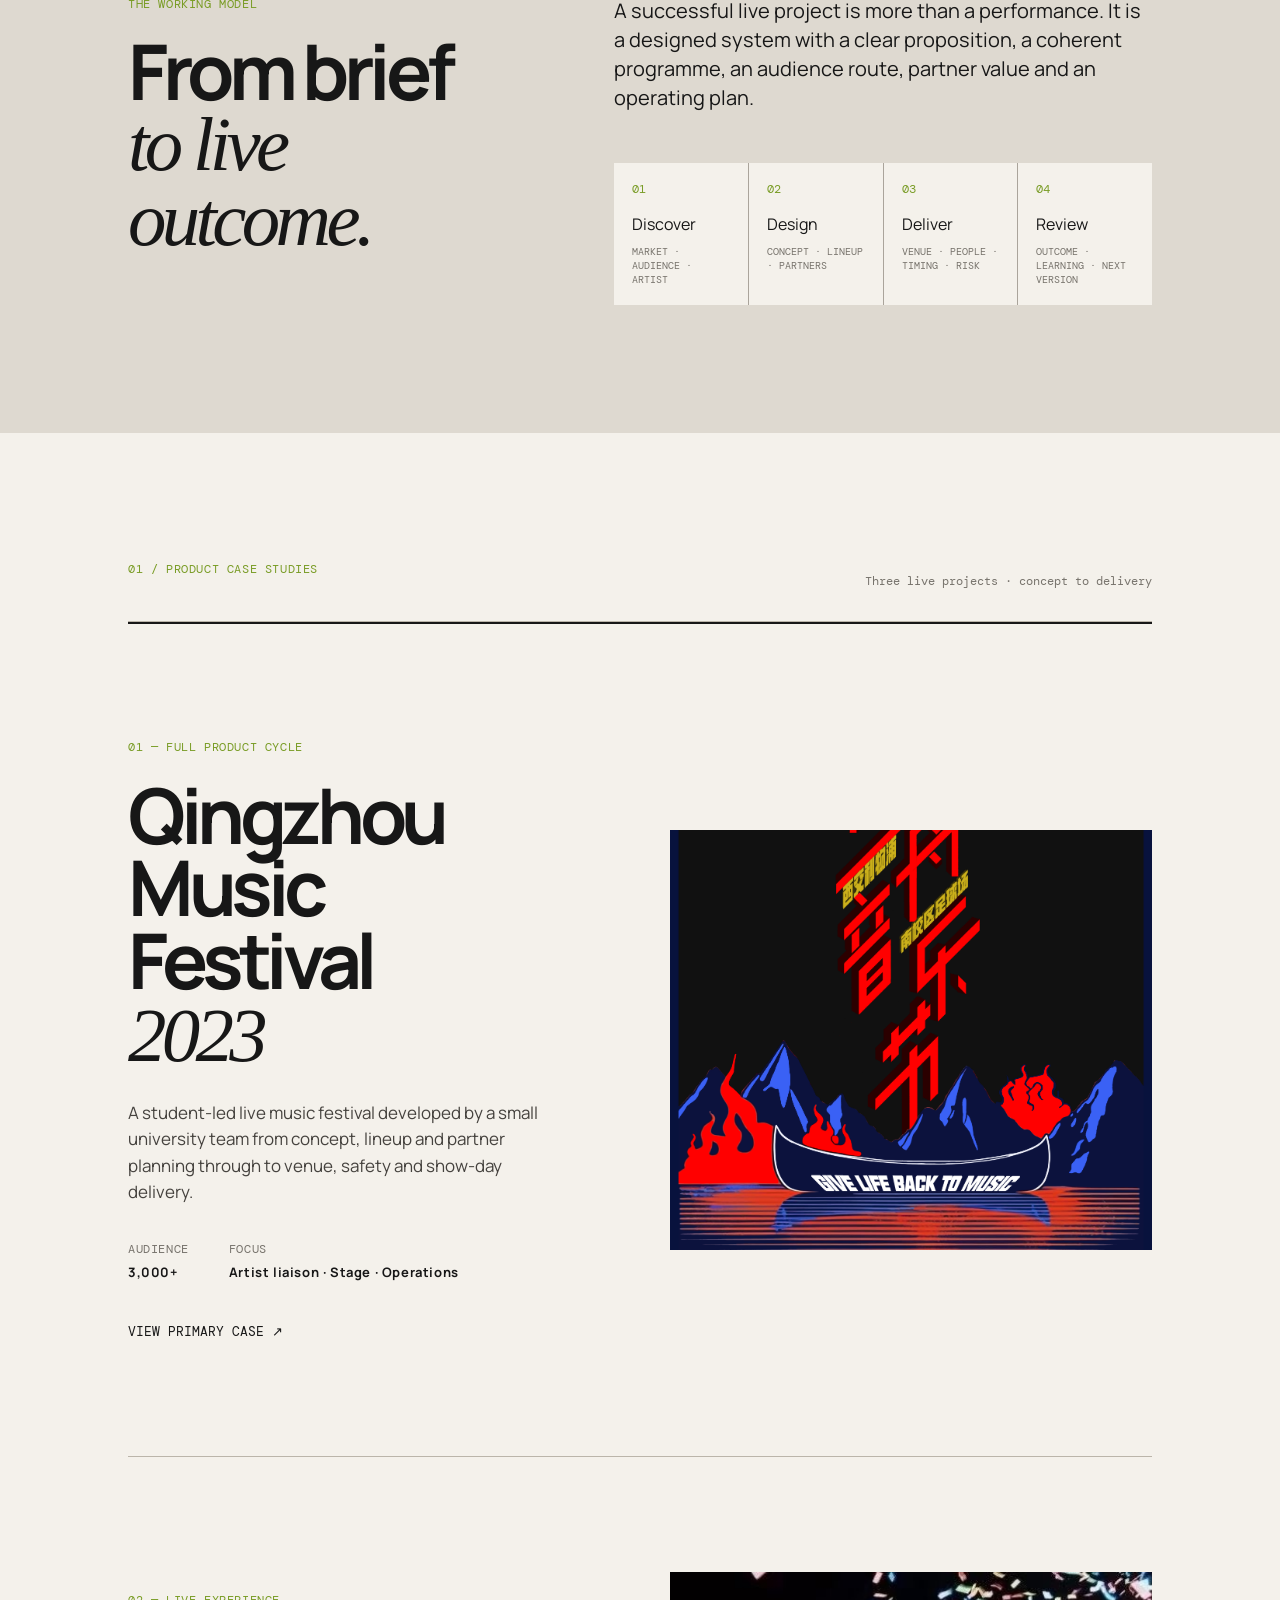
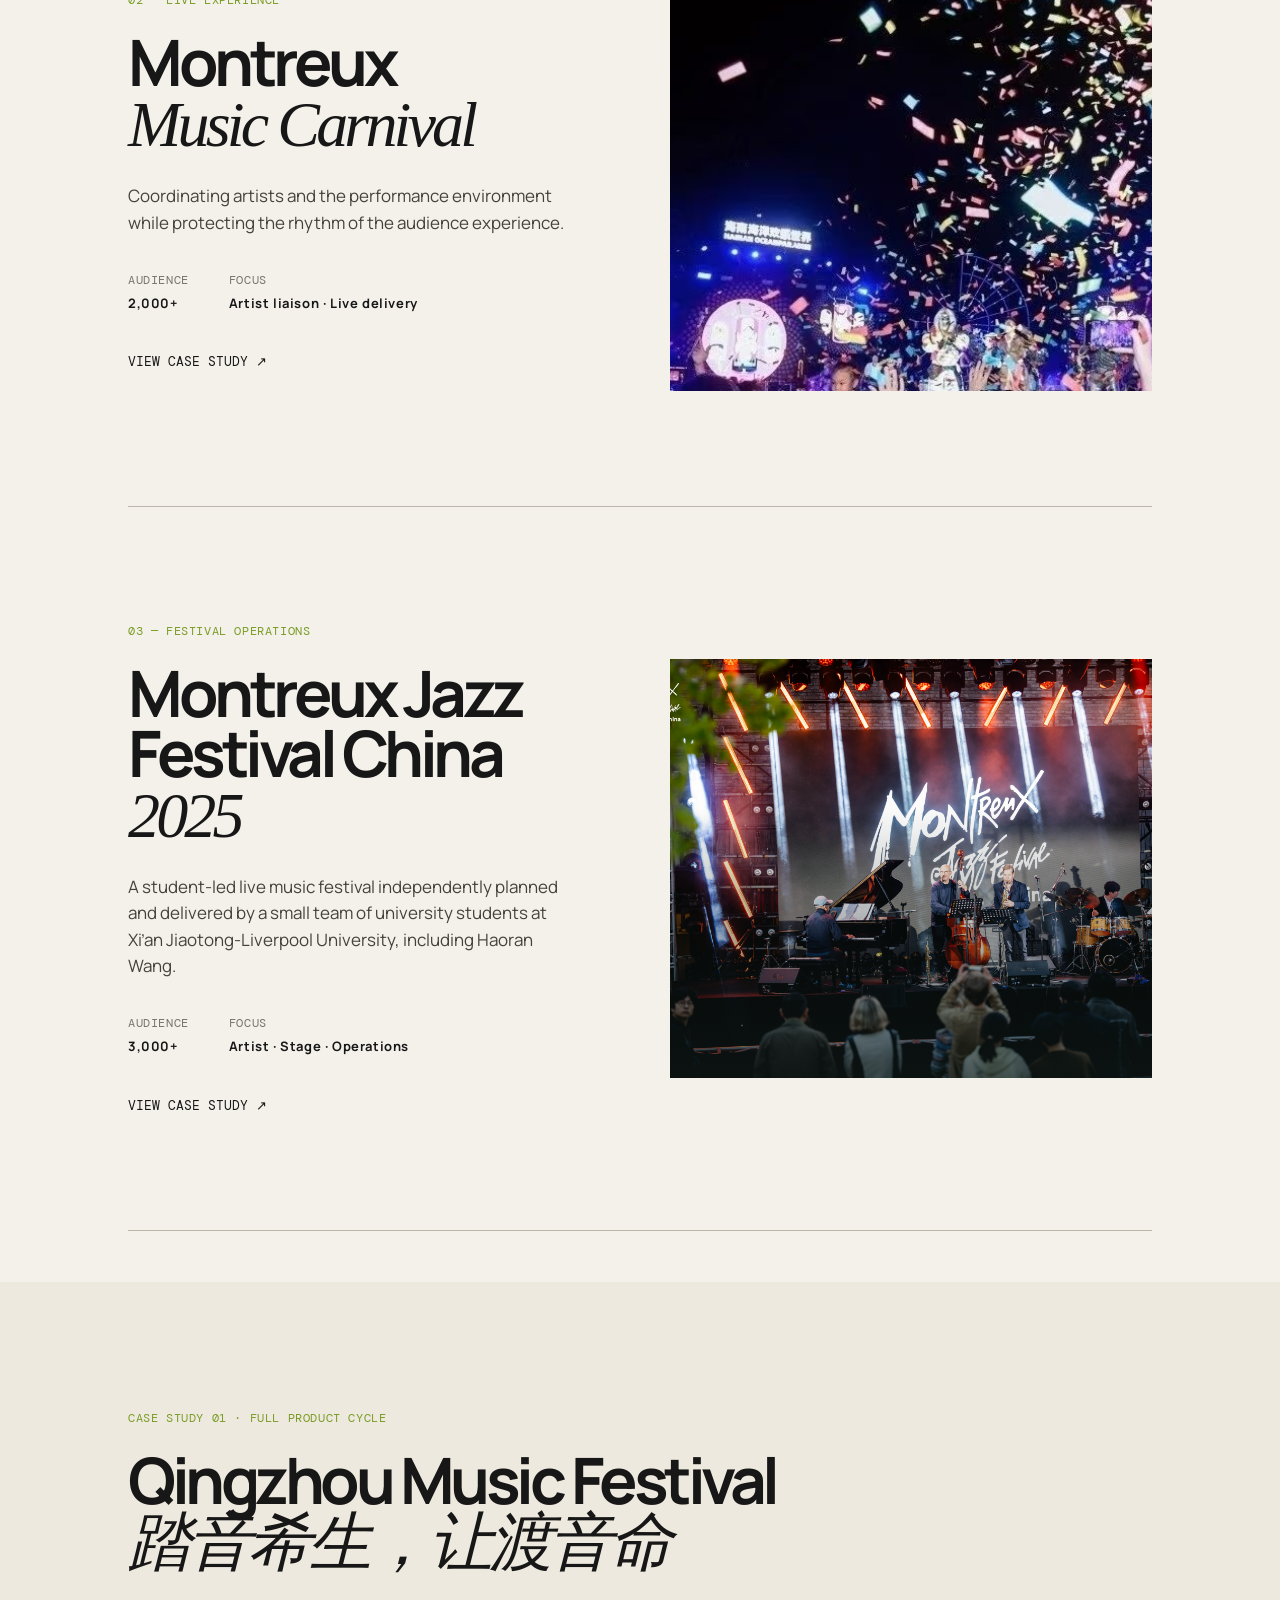
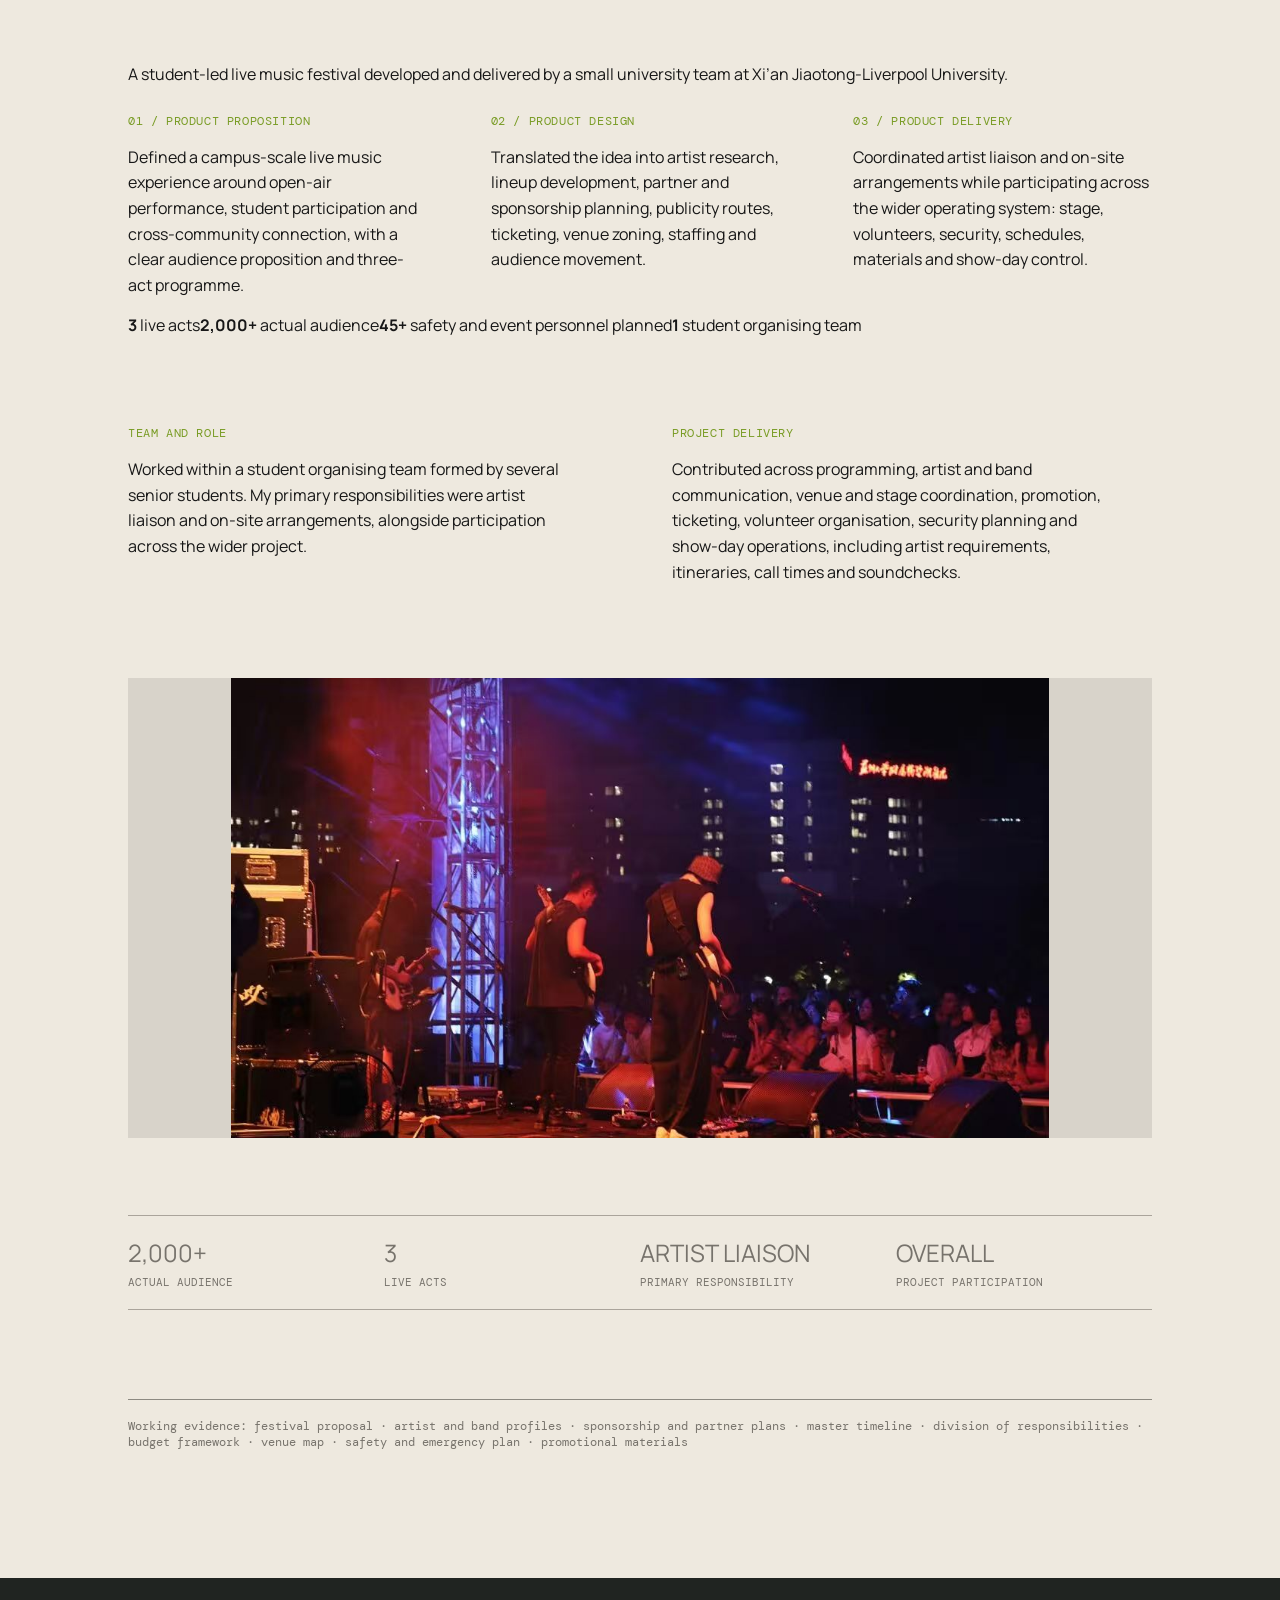
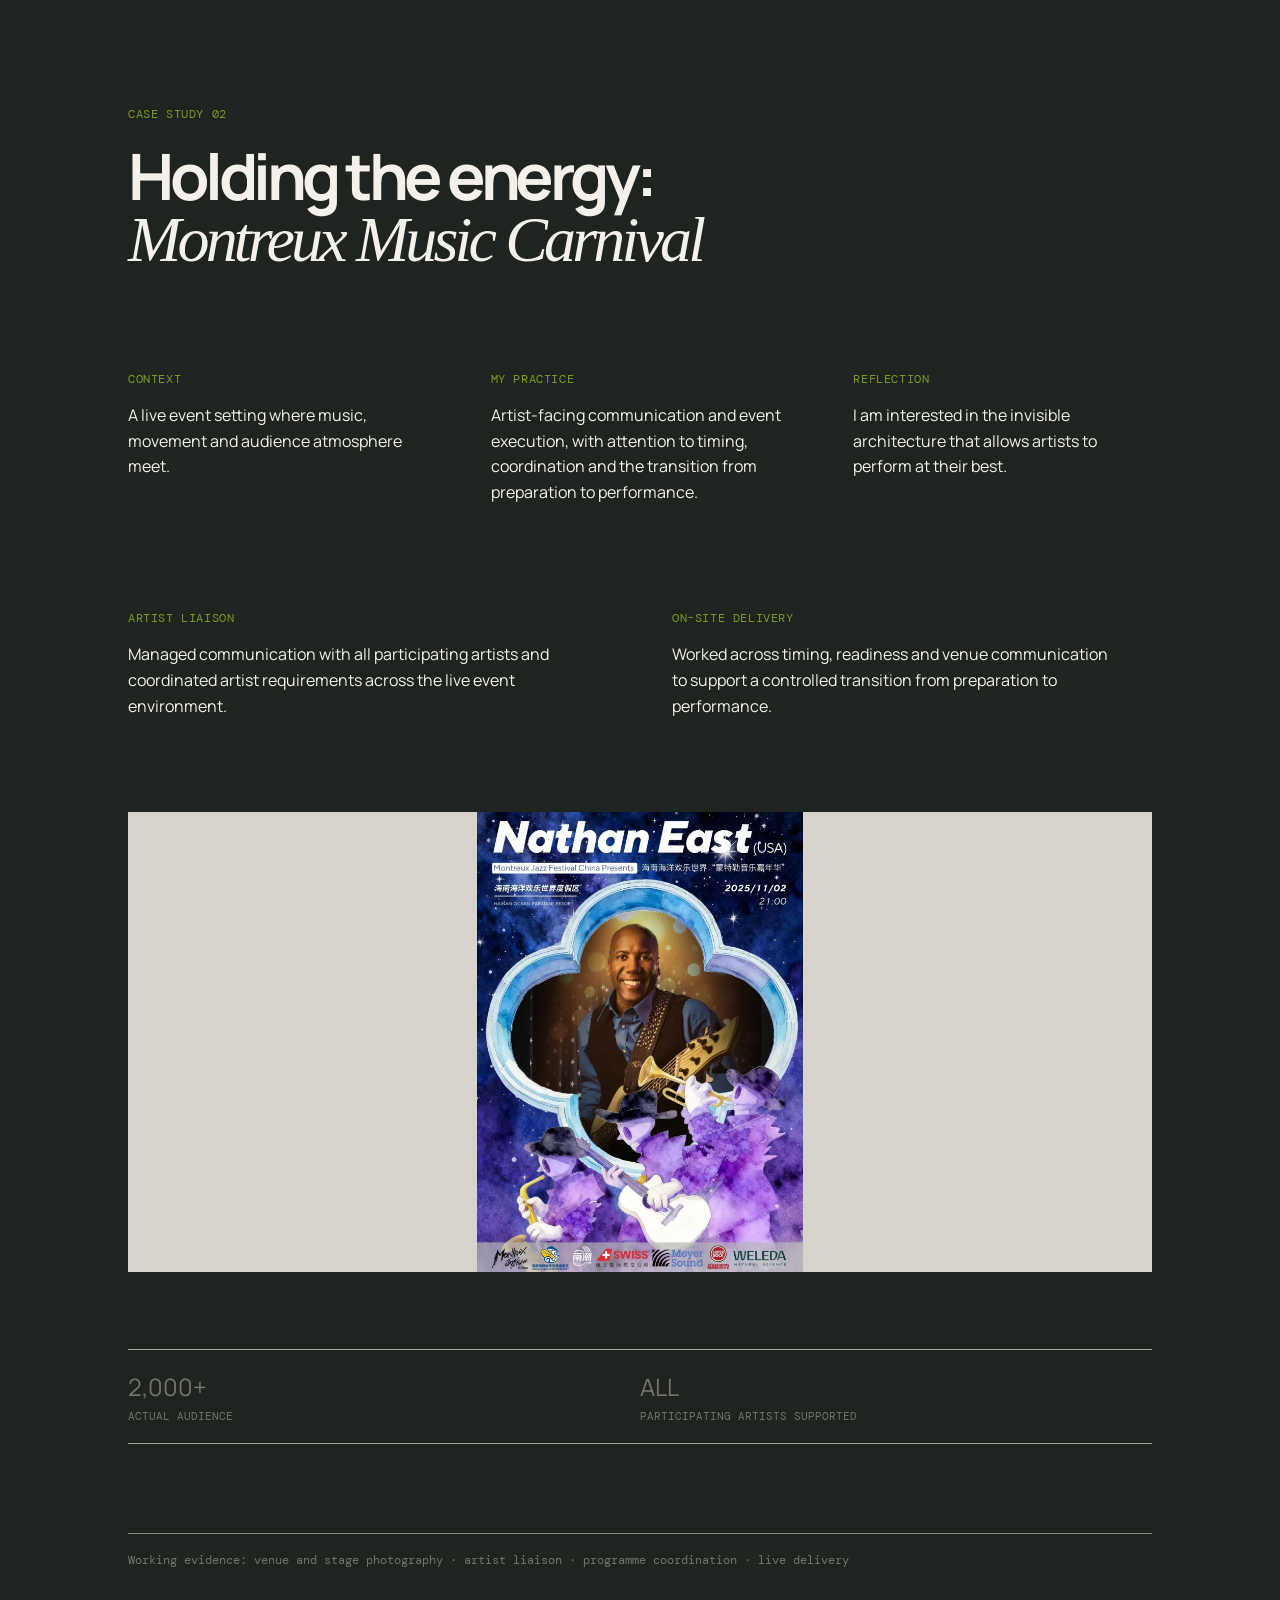
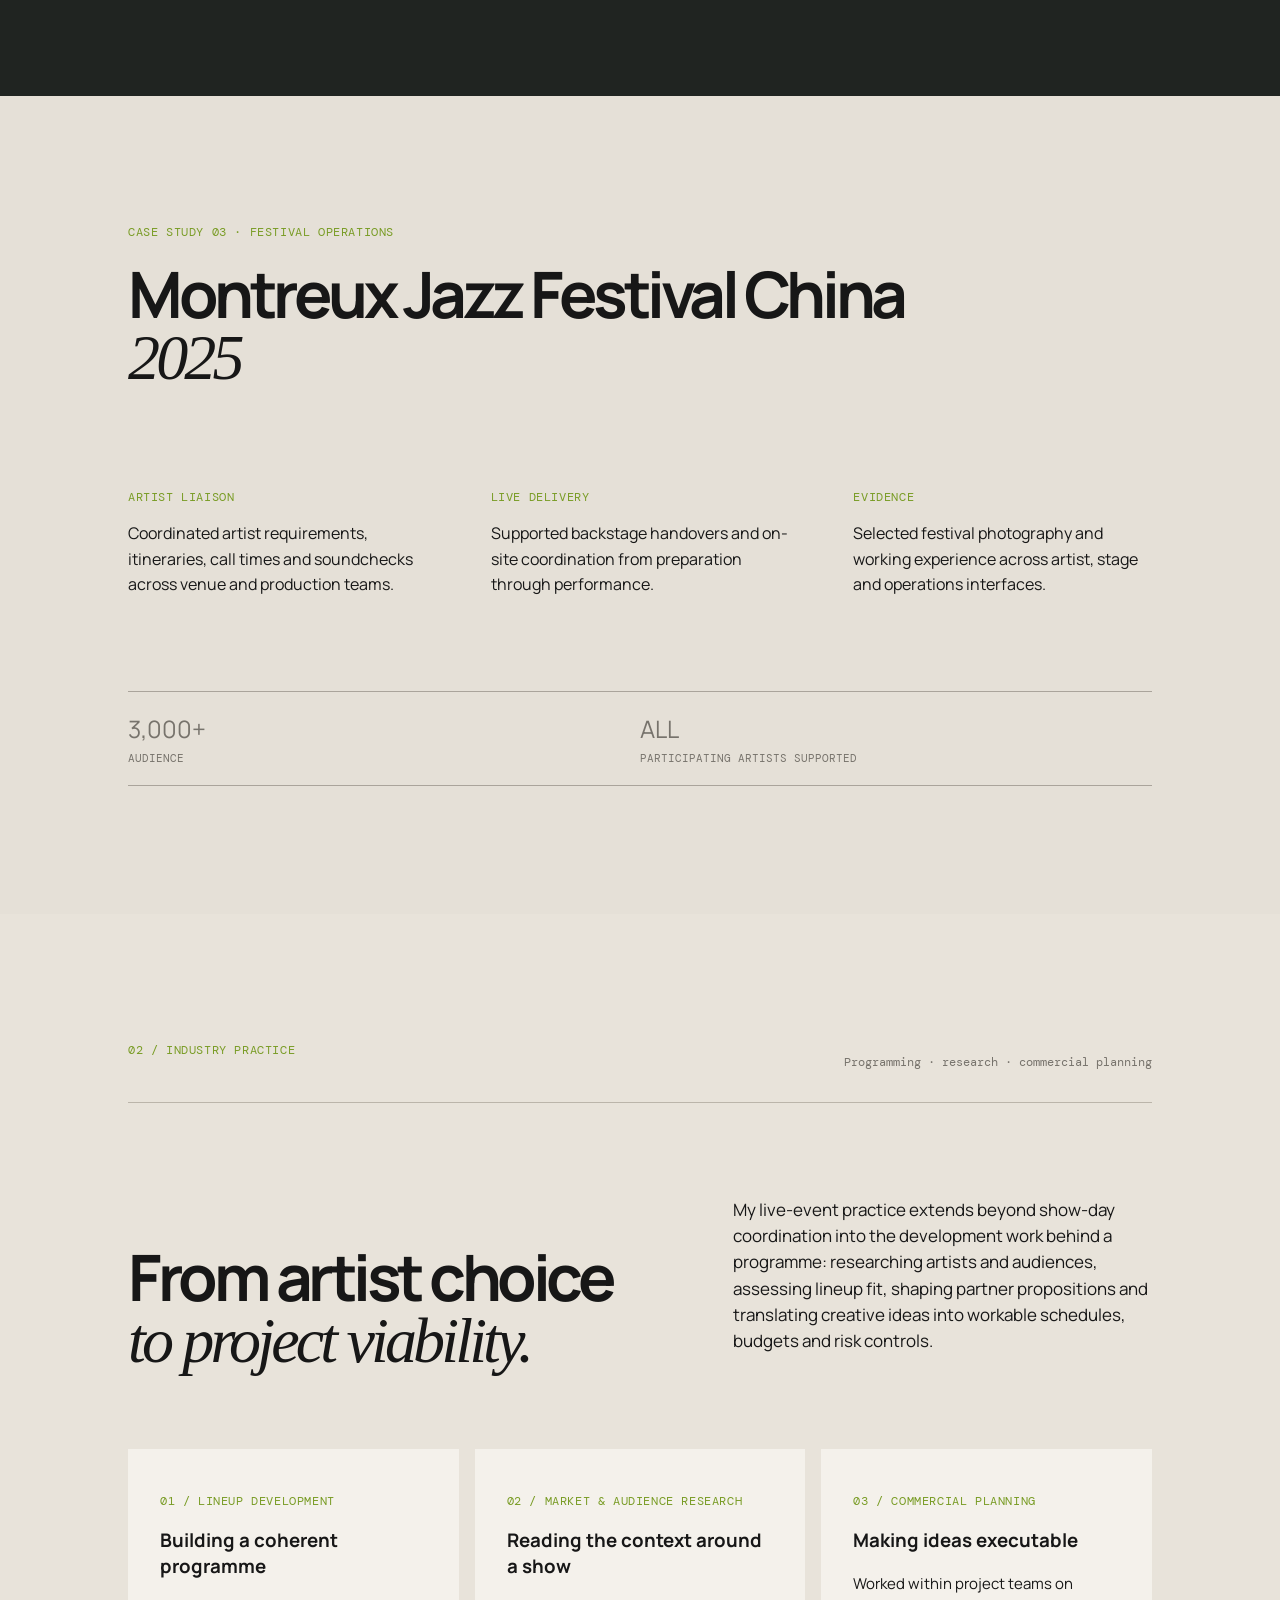
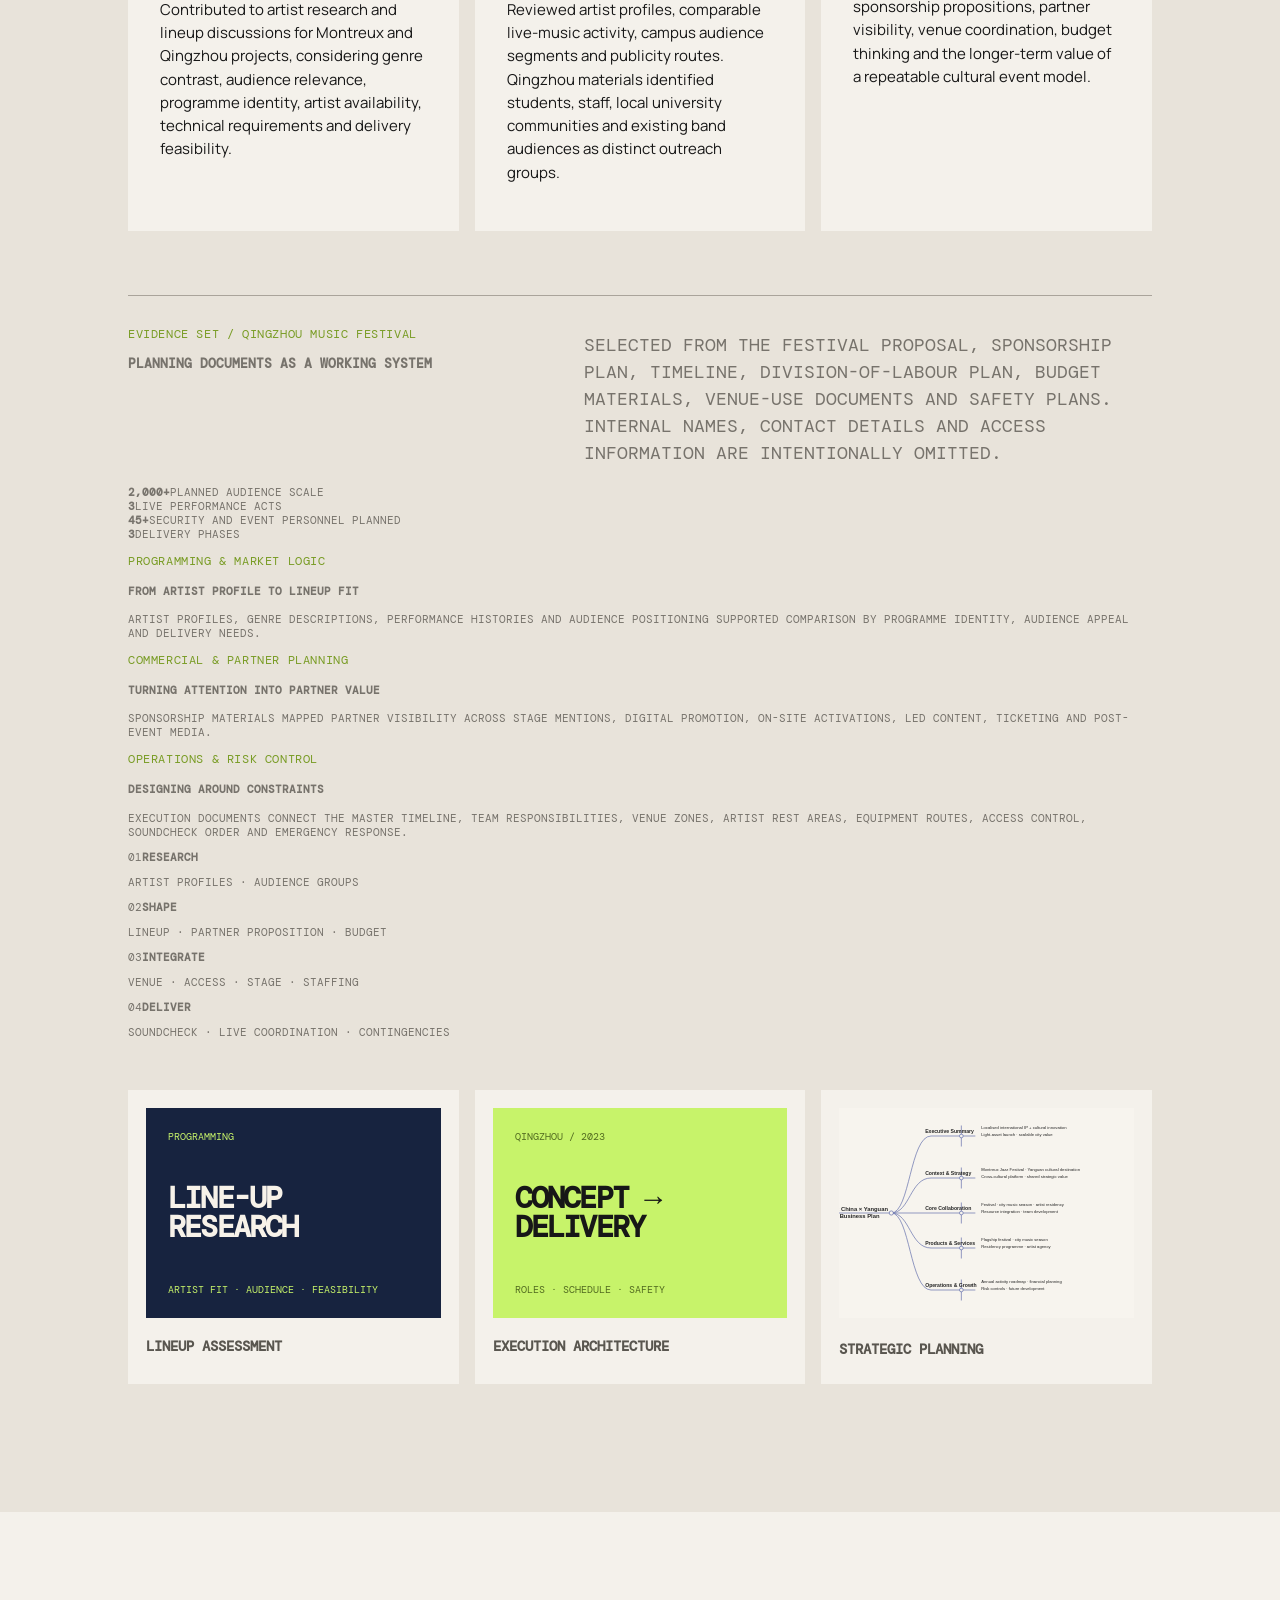
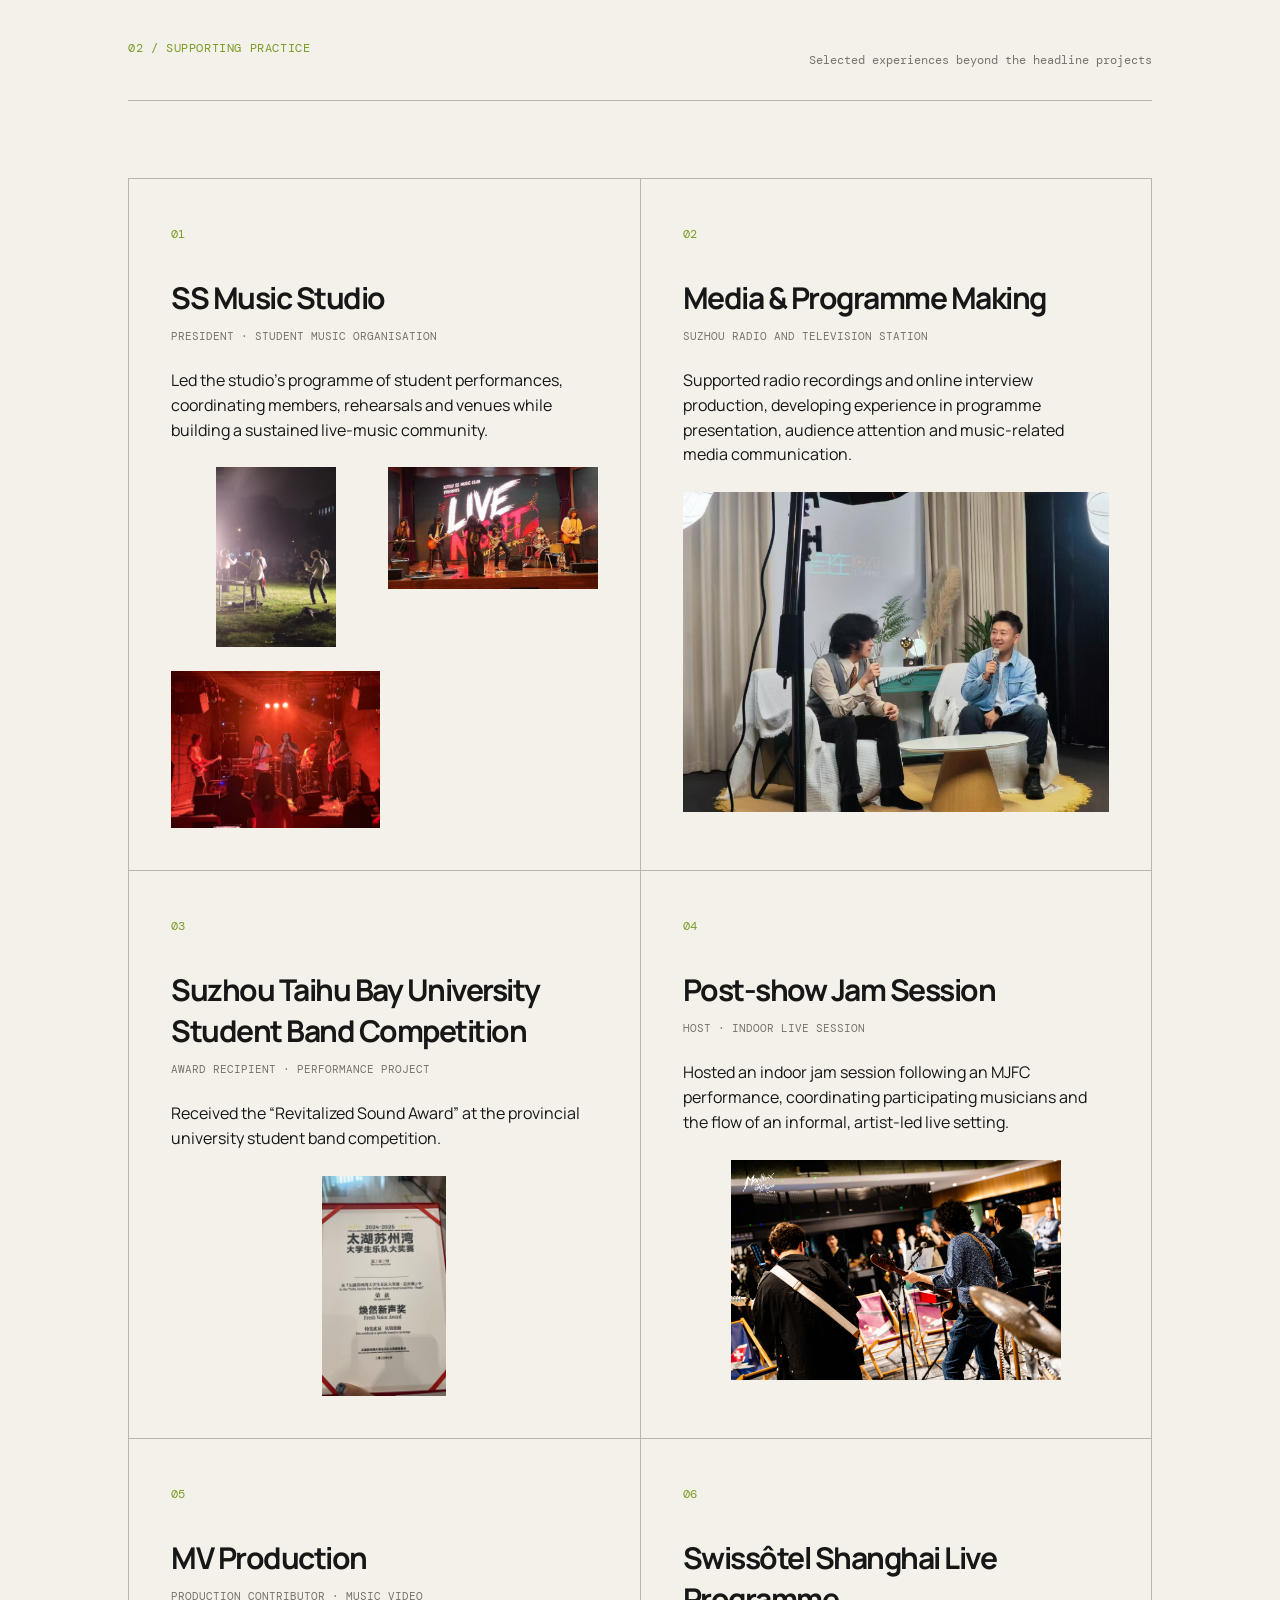
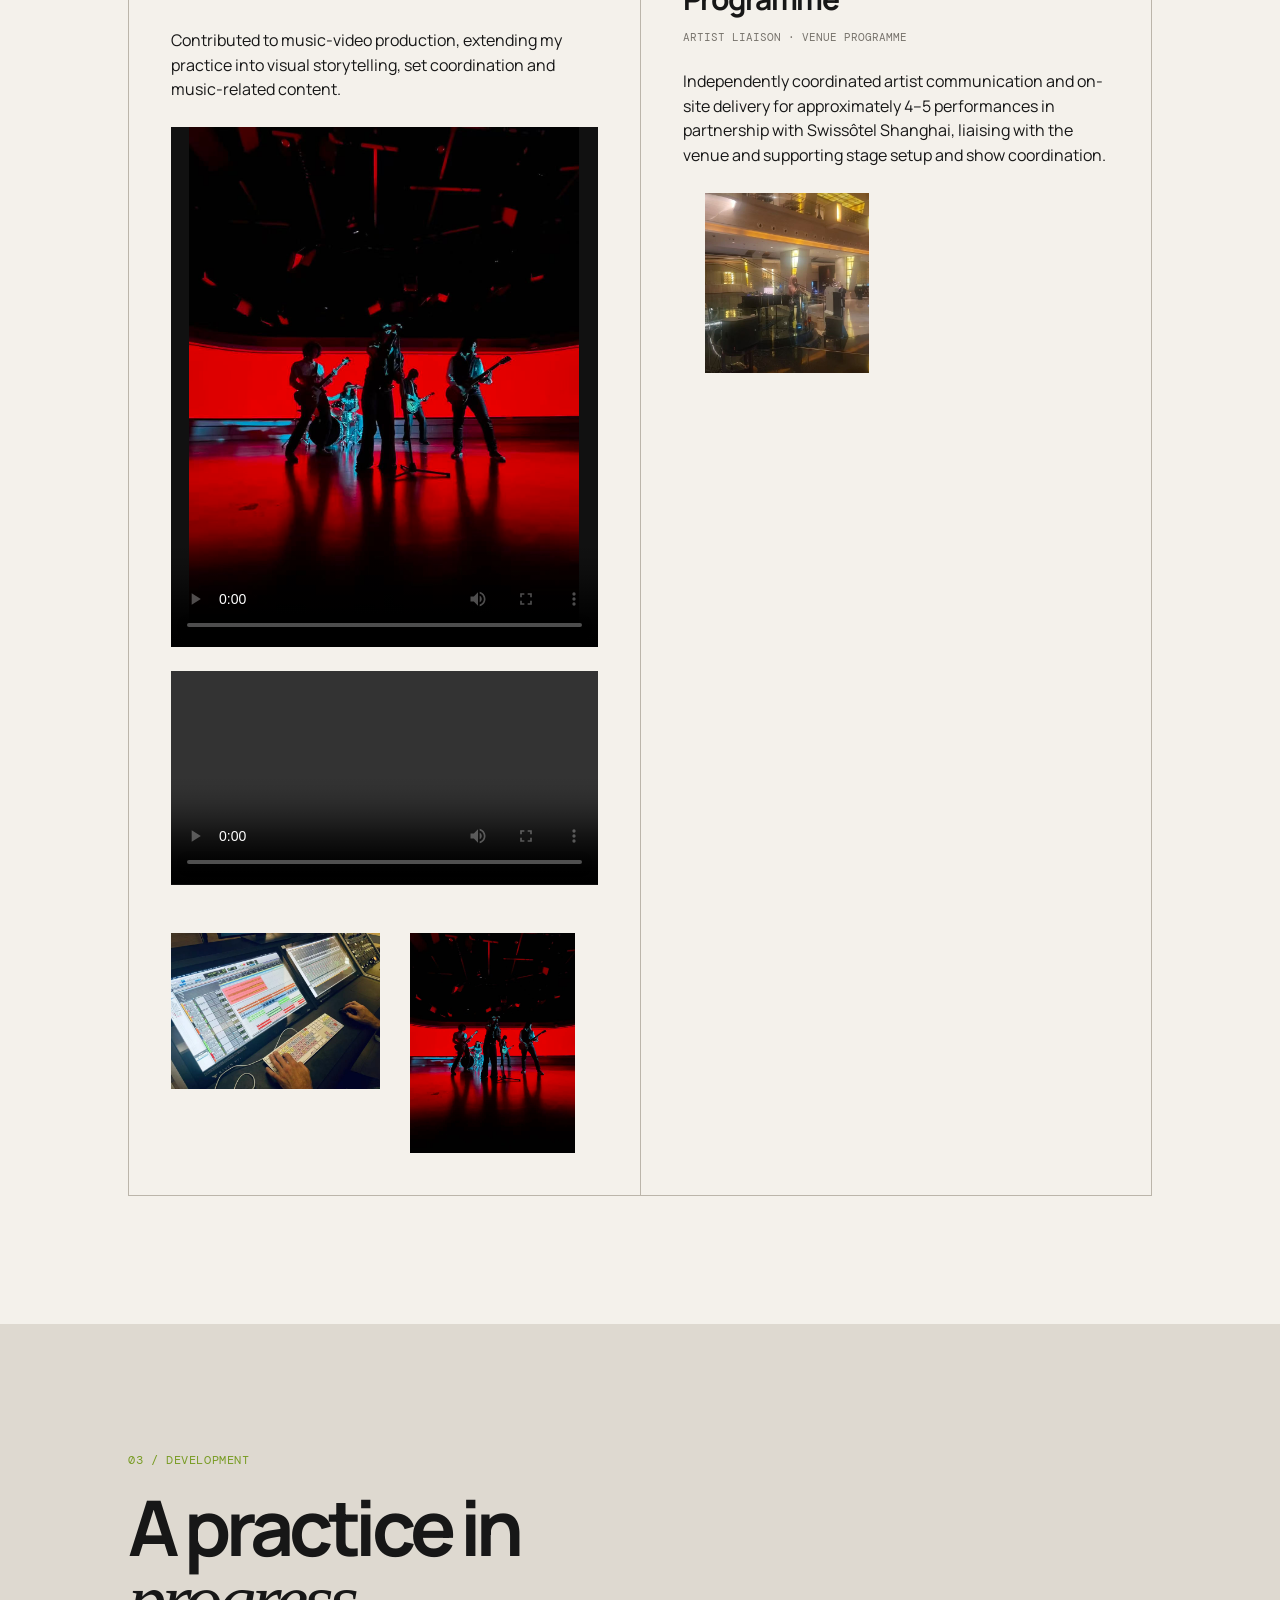
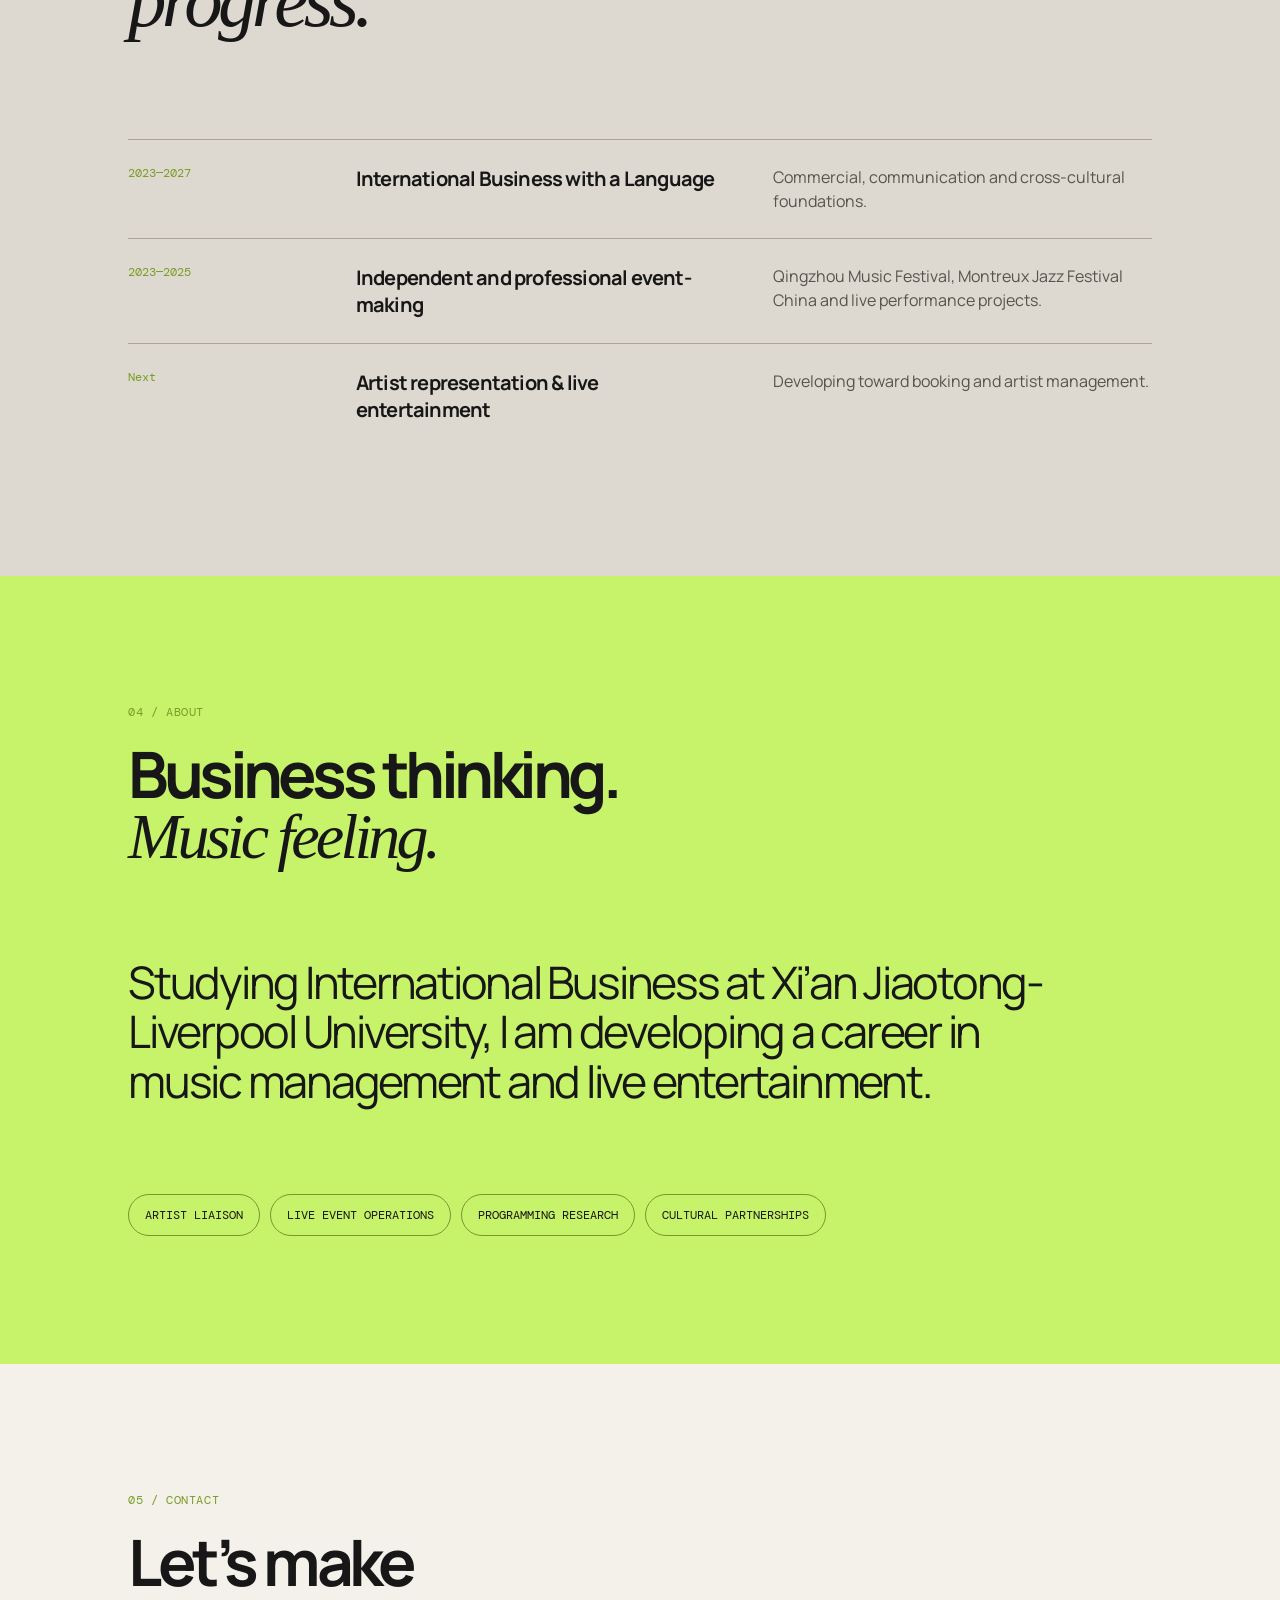
==== commit a7479c4a: "Fix case study order and add English strategy map" ====
--- a/index.html
+++ b/index.html
@@ -13,9 +13,9 @@
 <article class="project"><div class="project-image image-one"><span>MJFC<br>2025</span></div><div class="project-copy"><p class="eyebrow">03 — Festival operations</p><h2>Montreux Jazz Festival China<br><em>2025</em></h2><p>Artist liaison and on-site coordination within a major international jazz festival project in China.</p><div class="meta"><span>Audience<br><b>3,000+</b></span><span>Focus<br><b>Artist · Stage · Operations</b></span></div><a class="text-link" href="#mjfc">View case study ↗</a></div></article>
 </section>
 
-<section id="carnival" class="case dark"><p class="eyebrow">Case study 02</p><h2>Holding the energy:<br><em>Montreux Music Carnival</em></h2><div class="case-grid"><div><p class="label">Context</p><p>A live event setting where music, movement and audience atmosphere meet.</p></div><div><p class="label">My practice</p><p>Artist-facing communication and event execution, with attention to timing, coordination and the transition from preparation to performance.</p></div><div><p class="label">Reflection</p><p>I am interested in the invisible architecture that allows artists to perform at their best.</p></div></div><div class="evidence">Working evidence: venue and stage photography · artist liaison · programme coordination · live delivery</div></section>
-<section id="qingzhou" class="case qingzhou-page"><p class="eyebrow">Case study 01 · Full product cycle</p><h2>Qingzhou Music Festival<br><em>踏音希生，让渡音命</em></h2><p class="qingzhou-lead">A student-led live music festival developed and delivered by a small university team at Xi’an Jiaotong-Liverpool University.</p><div class="case-grid"><div><p class="label">01 / Product proposition</p><p>Defined a campus-scale live music experience around open-air performance, student participation and cross-community connection, with a clear audience proposition and three-act programme.</p></div><div><p class="label">02 / Product design</p><p>Translated the idea into artist research, lineup development, partner and sponsorship planning, publicity routes, ticketing, venue zoning, staffing and audience movement.</p></div><div><p class="label">03 / Product delivery</p><p>Coordinated artist liaison and on-site arrangements while participating across the wider operating system: stage, volunteers, security, schedules, materials and show-day control.</p></div></div><div class="qingzhou-stats"><span><b>3</b> live acts</span><span><b>2,000+</b> actual audience</span><span><b>45+</b> safety and event personnel planned</span><span><b>1</b> student organising team</span></div><div class="evidence">Working evidence: festival proposal · artist and band profiles · sponsorship and partner plans · master timeline · division of responsibilities · budget framework · venue map · safety and emergency plan · promotional materials</div></section>
-<section id="practice" class="support"><div class="section-head"><p class="eyebrow">02 / Supporting practice</p><p class="muted">Selected experiences beyond the headline projects</p></div><div class="support-grid"><article><span class="num">01</span><h3>SS Music Studio</h3><p class="role">President · Xi’an Jiaotong-Liverpool University</p><p>Planned and delivered live performances, coordinating venues, schedules, bands and show-day operations. Events attracted up to 300 attendees and the studio received the provincial “Revitalized Sound Award”.</p></article><article><span class="num">02</span><h3>Media &amp; programme making</h3><p class="role">Suzhou Radio and Television Station</p><p>Supported radio recordings and online interview videos, developing an understanding of presentation, audience attention and live-to-media communication.</p></article><article><span class="num">03</span><h3>Festival community</h3><p class="role">Qingzhou Music Festival · Montreux Band Showcase</p><p>Contributed to festival organising and showcase coordination, extending my experience from artist support to the wider network of teams, audiences and cultural partners.</p></article><article><span class="num">04</span><h3>Music beyond the stage</h3><p class="role">University anthem · Municipal performances</p><p>Contributed to rehearsals, content production and on-site presentation for institutional and public events.</p></article></div></section>
+
+
+<section id="qingzhou" class="case qingzhou-page"><p class="eyebrow">Case study 01 · Full product cycle</p><h2>Qingzhou Music Festival<br><em>踏音希生，让渡音命</em></h2><p class="qingzhou-lead">A student-led live music festival developed and delivered by a small university team at Xi’an Jiaotong-Liverpool University.</p><div class="case-grid"><div><p class="label">01 / Product proposition</p><p>Defined a campus-scale live music experience around open-air performance, student participation and cross-community connection, with a clear audience proposition and three-act programme.</p></div><div><p class="label">02 / Product design</p><p>Translated the idea into artist research, lineup development, partner and sponsorship planning, publicity routes, ticketing, venue zoning, staffing and audience movement.</p></div><div><p class="label">03 / Product delivery</p><p>Coordinated artist liaison and on-site arrangements while participating across the wider operating system: stage, volunteers, security, schedules, materials and show-day control.</p></div></div><div class="qingzhou-stats"><span><b>3</b> live acts</span><span><b>2,000+</b> actual audience</span><span><b>45+</b> safety and event personnel planned</span><span><b>1</b> student organising team</span></div><div class="evidence">Working evidence: festival proposal · artist and band profiles · sponsorship and partner plans · master timeline · division of responsibilities · budget framework · venue map · safety and emergency plan · promotional materials</div></section><section id="carnival" class="case dark"><p class="eyebrow">Case study 02</p><h2>Holding the energy:<br><em>Montreux Music Carnival</em></h2><div class="case-grid"><div><p class="label">Context</p><p>A live event setting where music, movement and audience atmosphere meet.</p></div><div><p class="label">My practice</p><p>Artist-facing communication and event execution, with attention to timing, coordination and the transition from preparation to performance.</p></div><div><p class="label">Reflection</p><p>I am interested in the invisible architecture that allows artists to perform at their best.</p></div></div><div class="evidence">Working evidence: venue and stage photography · artist liaison · programme coordination · live delivery</div></section><section id="mjfc" class="case"><p class="eyebrow">Case study 03 · Festival operations</p><h2>Montreux Jazz Festival China<br><em>2025</em></h2><div class="case-grid"><div><p class="label">Artist liaison</p><p>Coordinated artist requirements, itineraries, call times and soundchecks across venue and production teams.</p></div><div><p class="label">Live delivery</p><p>Supported backstage handovers and on-site coordination from preparation through performance.</p></div><div><p class="label">Evidence</p><p>Selected festival photography and working experience across artist, stage and operations interfaces.</p></div></div><div class="data-strip"><span><b>3,000+</b> audience</span><span><b>All</b> participating artists supported</span></div></section><section id="practice" class="support"><div class="section-head"><p class="eyebrow">02 / Supporting practice</p><p class="muted">Selected experiences beyond the headline projects</p></div><div class="support-grid"><article><span class="num">01</span><h3>SS Music Studio</h3><p class="role">President · Xi’an Jiaotong-Liverpool University</p><p>Planned and delivered live performances, coordinating venues, schedules, bands and show-day operations. Events attracted up to 300 attendees and the studio received the provincial “Revitalized Sound Award”.</p></article><article><span class="num">02</span><h3>Media &amp; programme making</h3><p class="role">Suzhou Radio and Television Station</p><p>Supported radio recordings and online interview videos, developing an understanding of presentation, audience attention and live-to-media communication.</p></article><article><span class="num">03</span><h3>Festival community</h3><p class="role">Qingzhou Music Festival · Montreux Band Showcase</p><p>Contributed to festival organising and showcase coordination, extending my experience from artist support to the wider network of teams, audiences and cultural partners.</p></article><article><span class="num">04</span><h3>Music beyond the stage</h3><p class="role">University anthem · Municipal performances</p><p>Contributed to rehearsals, content production and on-site presentation for institutional and public events.</p></article></div></section>
 <section class="timeline"><p class="eyebrow">03 / Development</p><h2>A practice in<br><em>progress.</em></h2><div class="timeline-row"><span>2023—2027</span><strong>International Business with a Language</strong><p>Commercial, communication and cross-cultural foundations.</p></div><div class="timeline-row"><span>2023—2025</span><strong>Independent and professional event-making</strong><p>Qingzhou Music Festival, Montreux Jazz Festival China and live performance projects.</p></div><div class="timeline-row"><span>Next</span><strong>Artist representation &amp; live entertainment</strong><p>Developing toward booking and artist management.</p></div></section>
 <section id="about" class="about"><p class="eyebrow">04 / About</p><h2>Business thinking.<br><em>Music feeling.</em></h2><p class="big-copy">Studying International Business at Xi’an Jiaotong-Liverpool University, I am developing a career in music management and live entertainment.</p><div class="skills"><span>Artist liaison</span><span>Live event operations</span><span>Programming research</span><span>Cultural partnerships</span></div></section>
 <section id="contact" class="contact"><p class="eyebrow">05 / Contact</p><h2>Let’s make<br><em>something live.</em></h2><a class="email" href="mailto:Haoran.Wang23@student.xjtlu.edu.cn">Haoran.Wang23@student.xjtlu.edu.cn ↗</a><p class="muted">Suzhou, China · 2027FALL applicant</p></section></main><footer><span>© Haoran Wang 2026</span><span>Music management portfolio</span></footer><script src="case-details.js"></script></body></html>
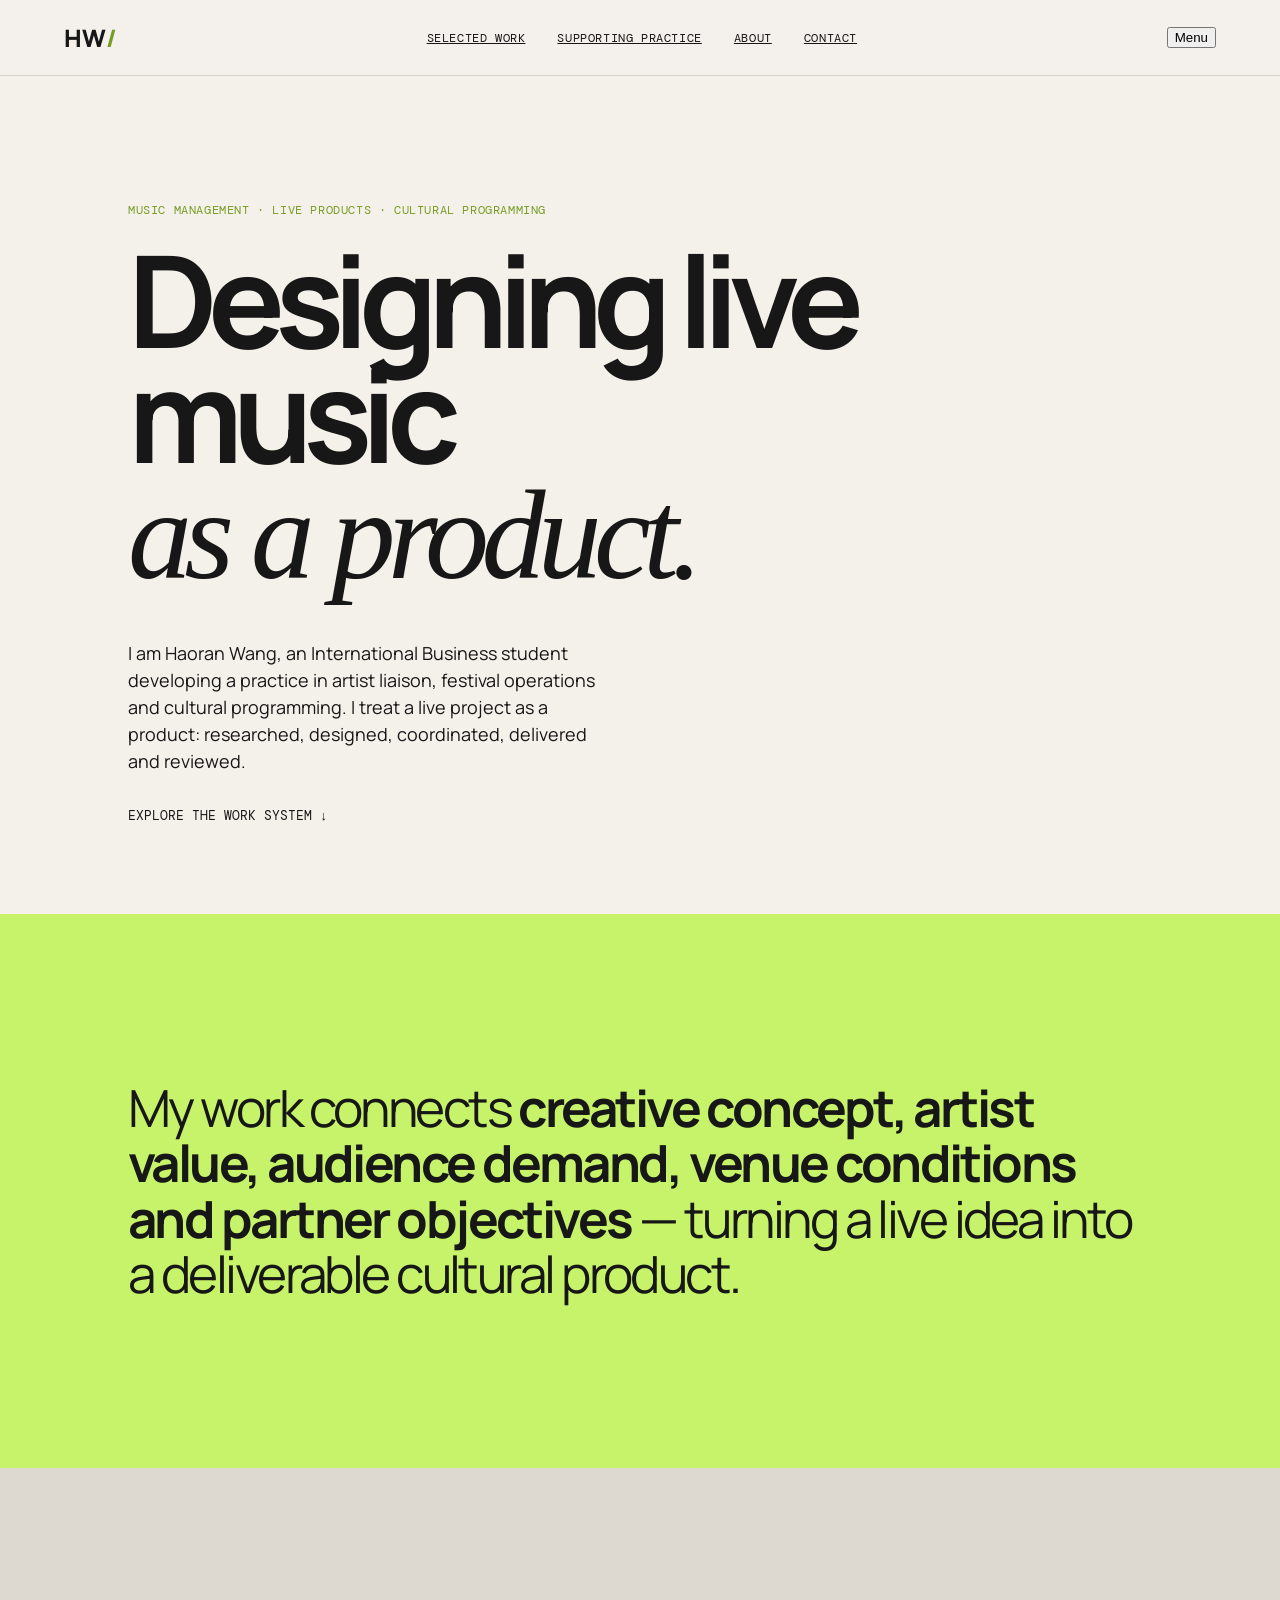
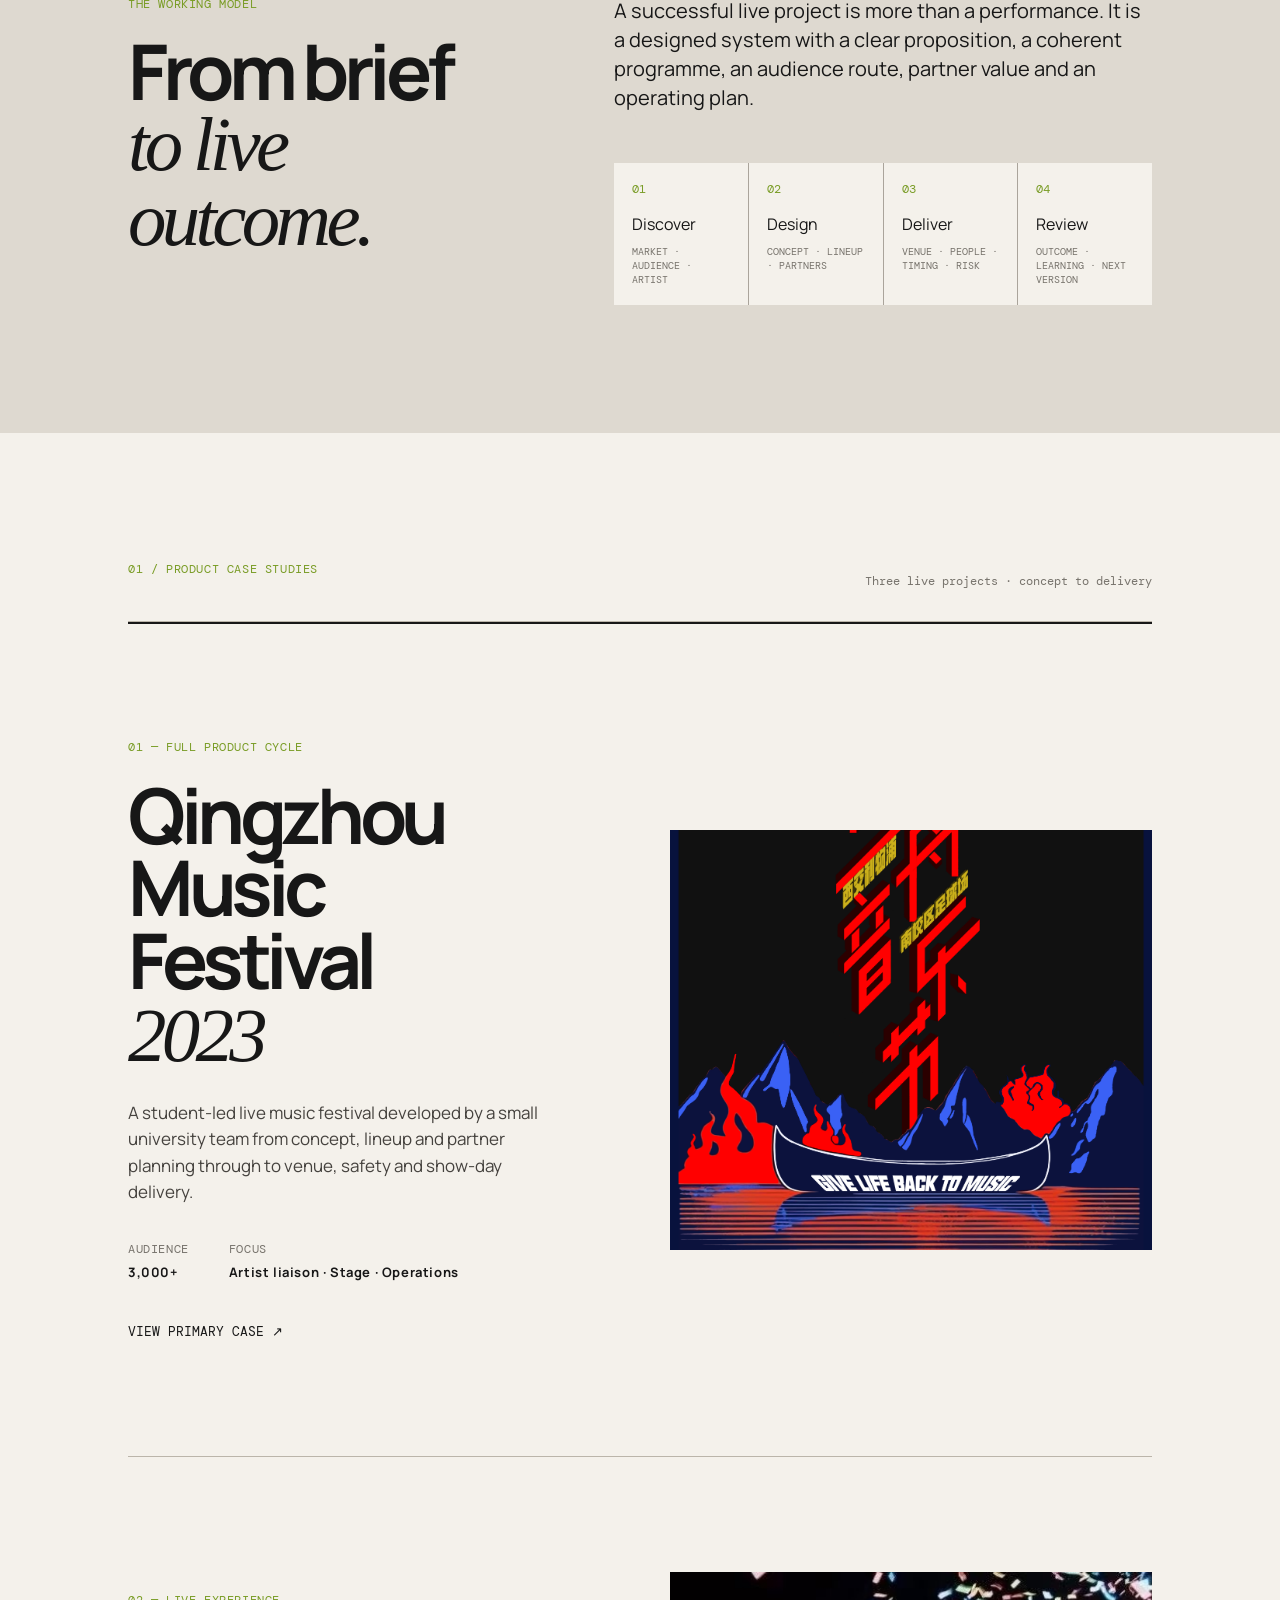
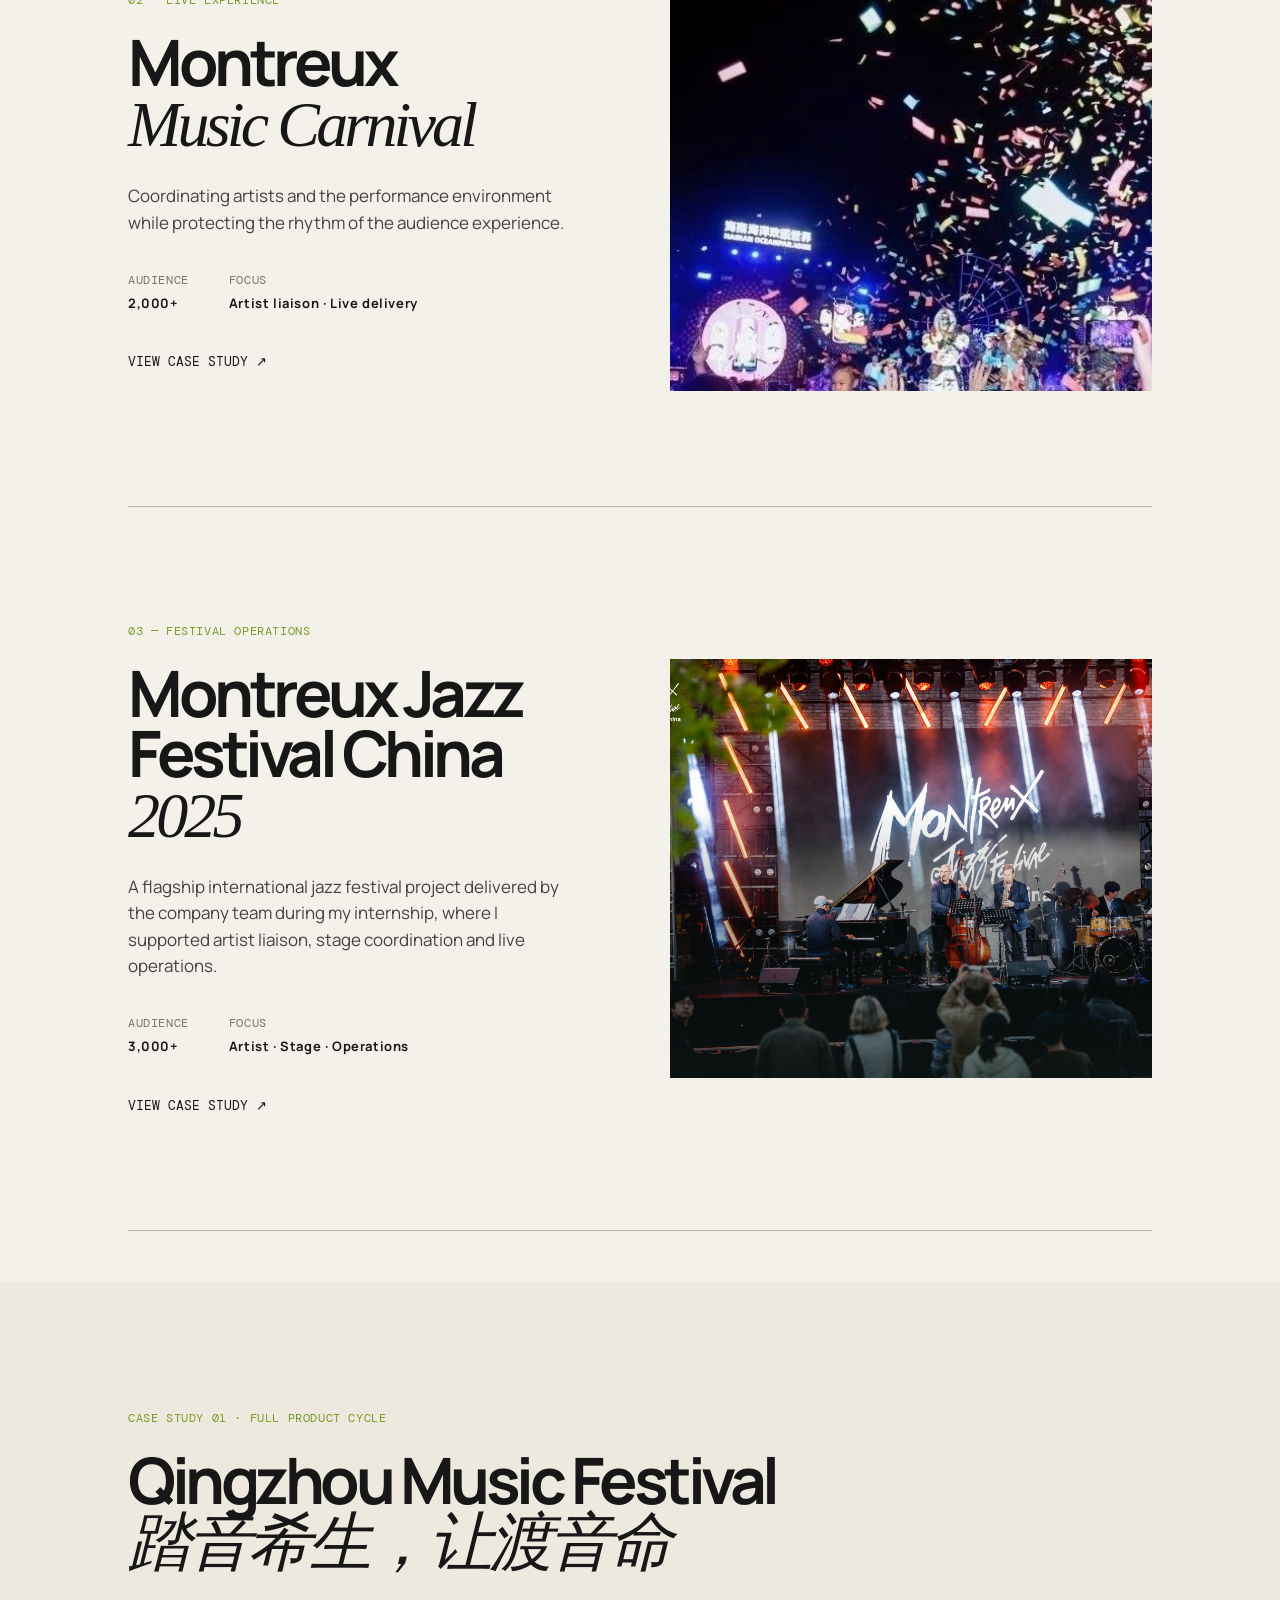
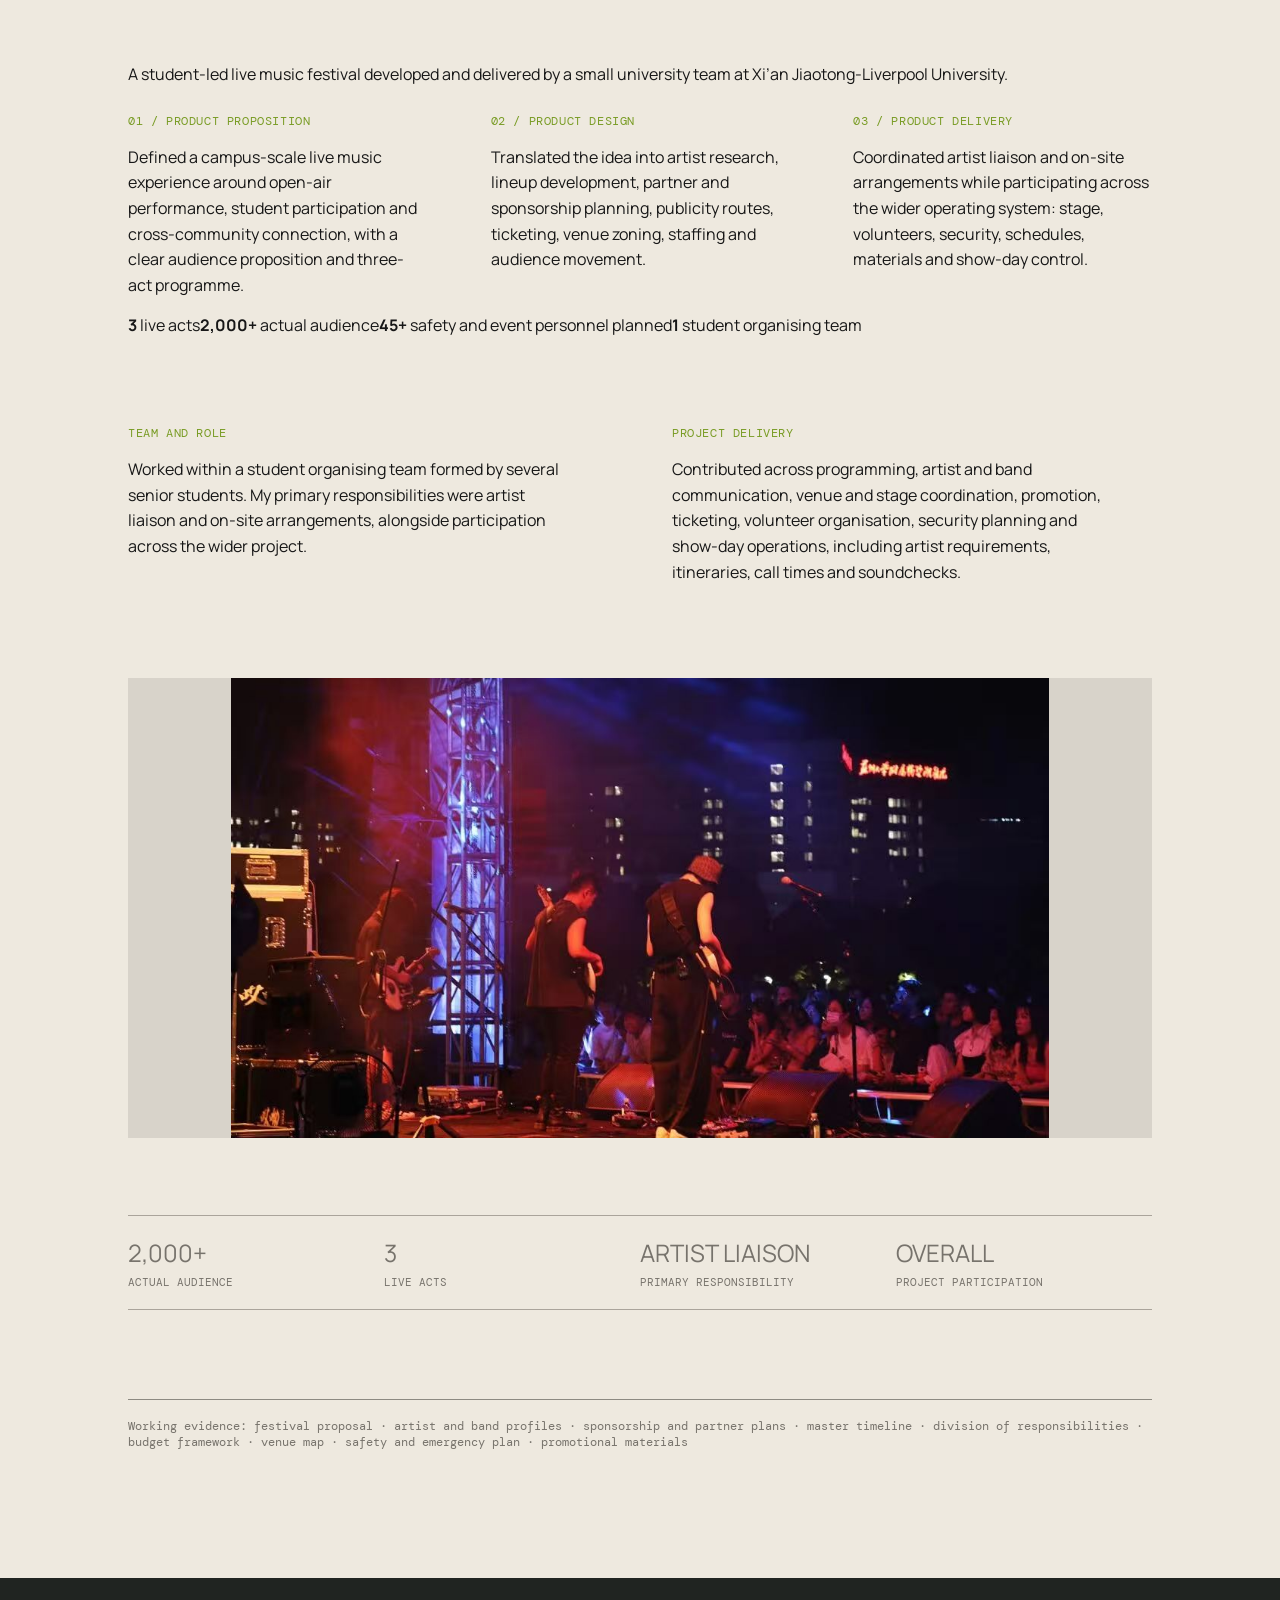
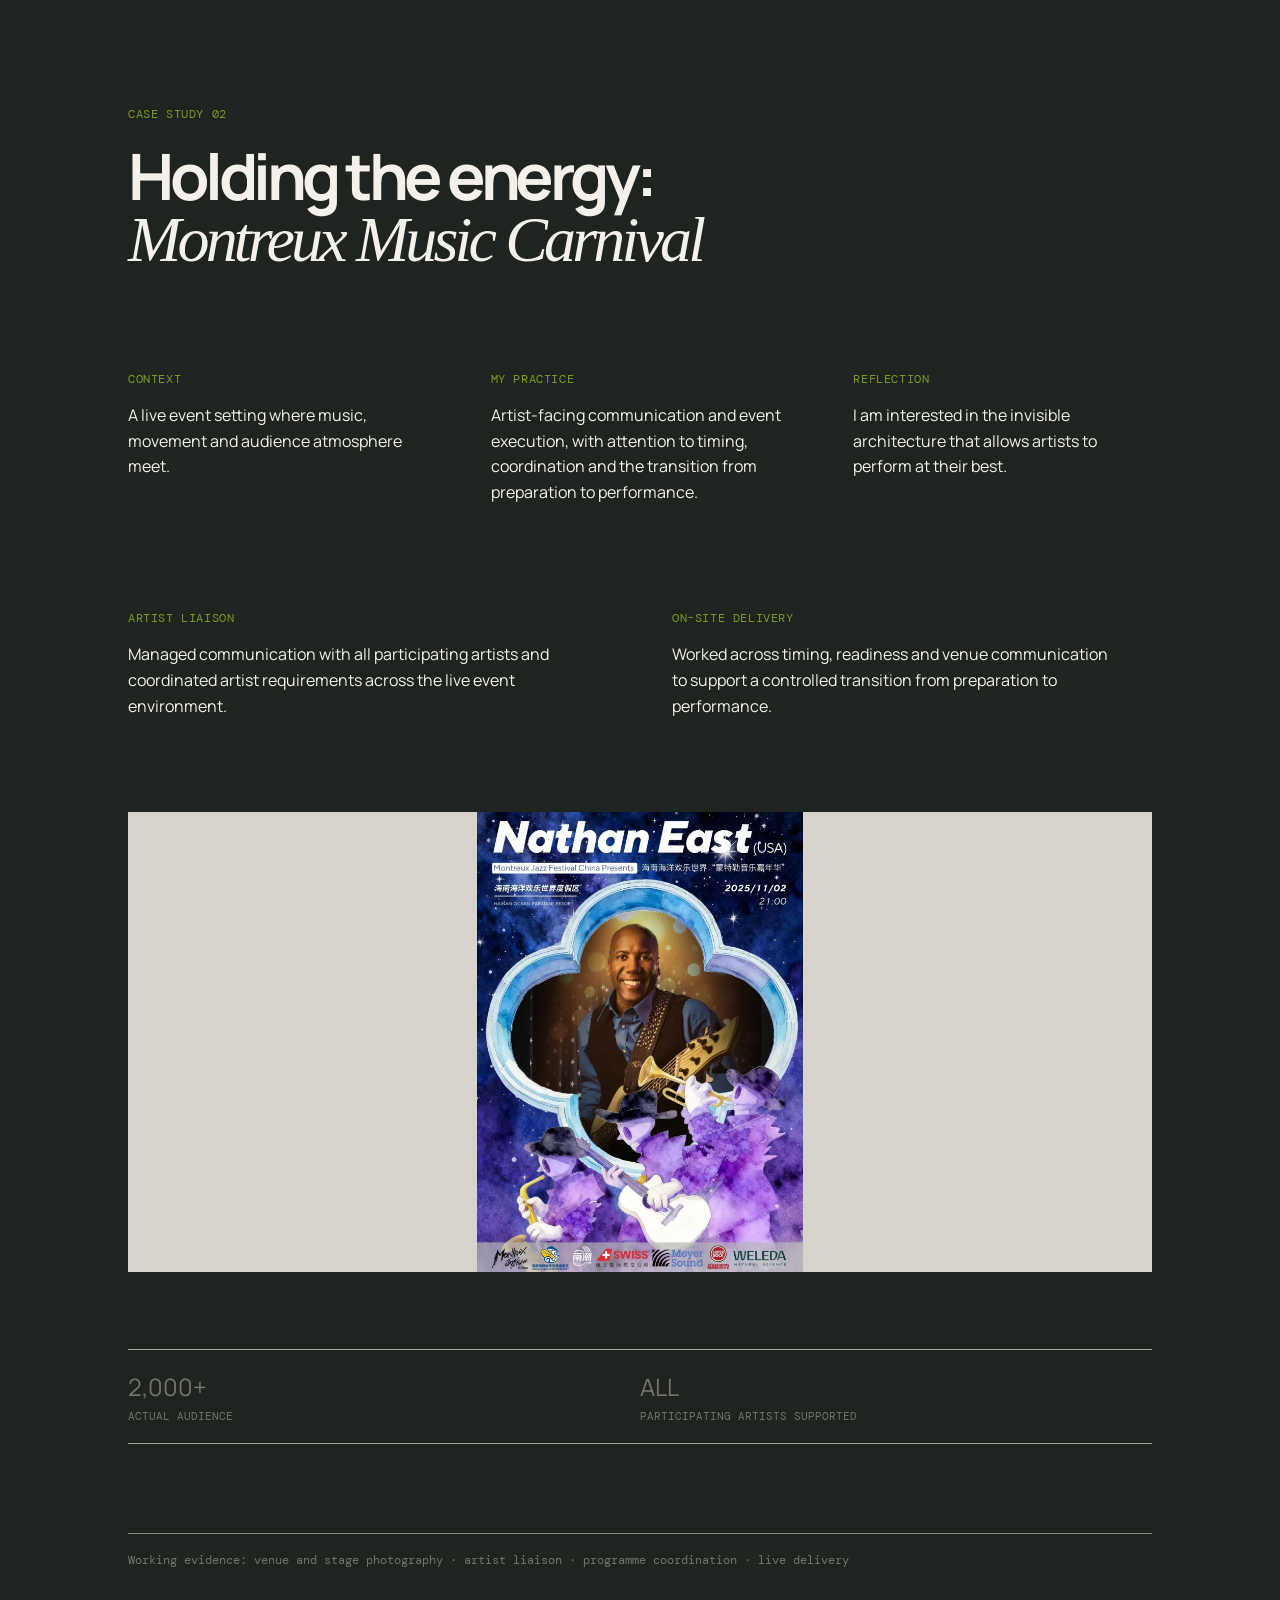
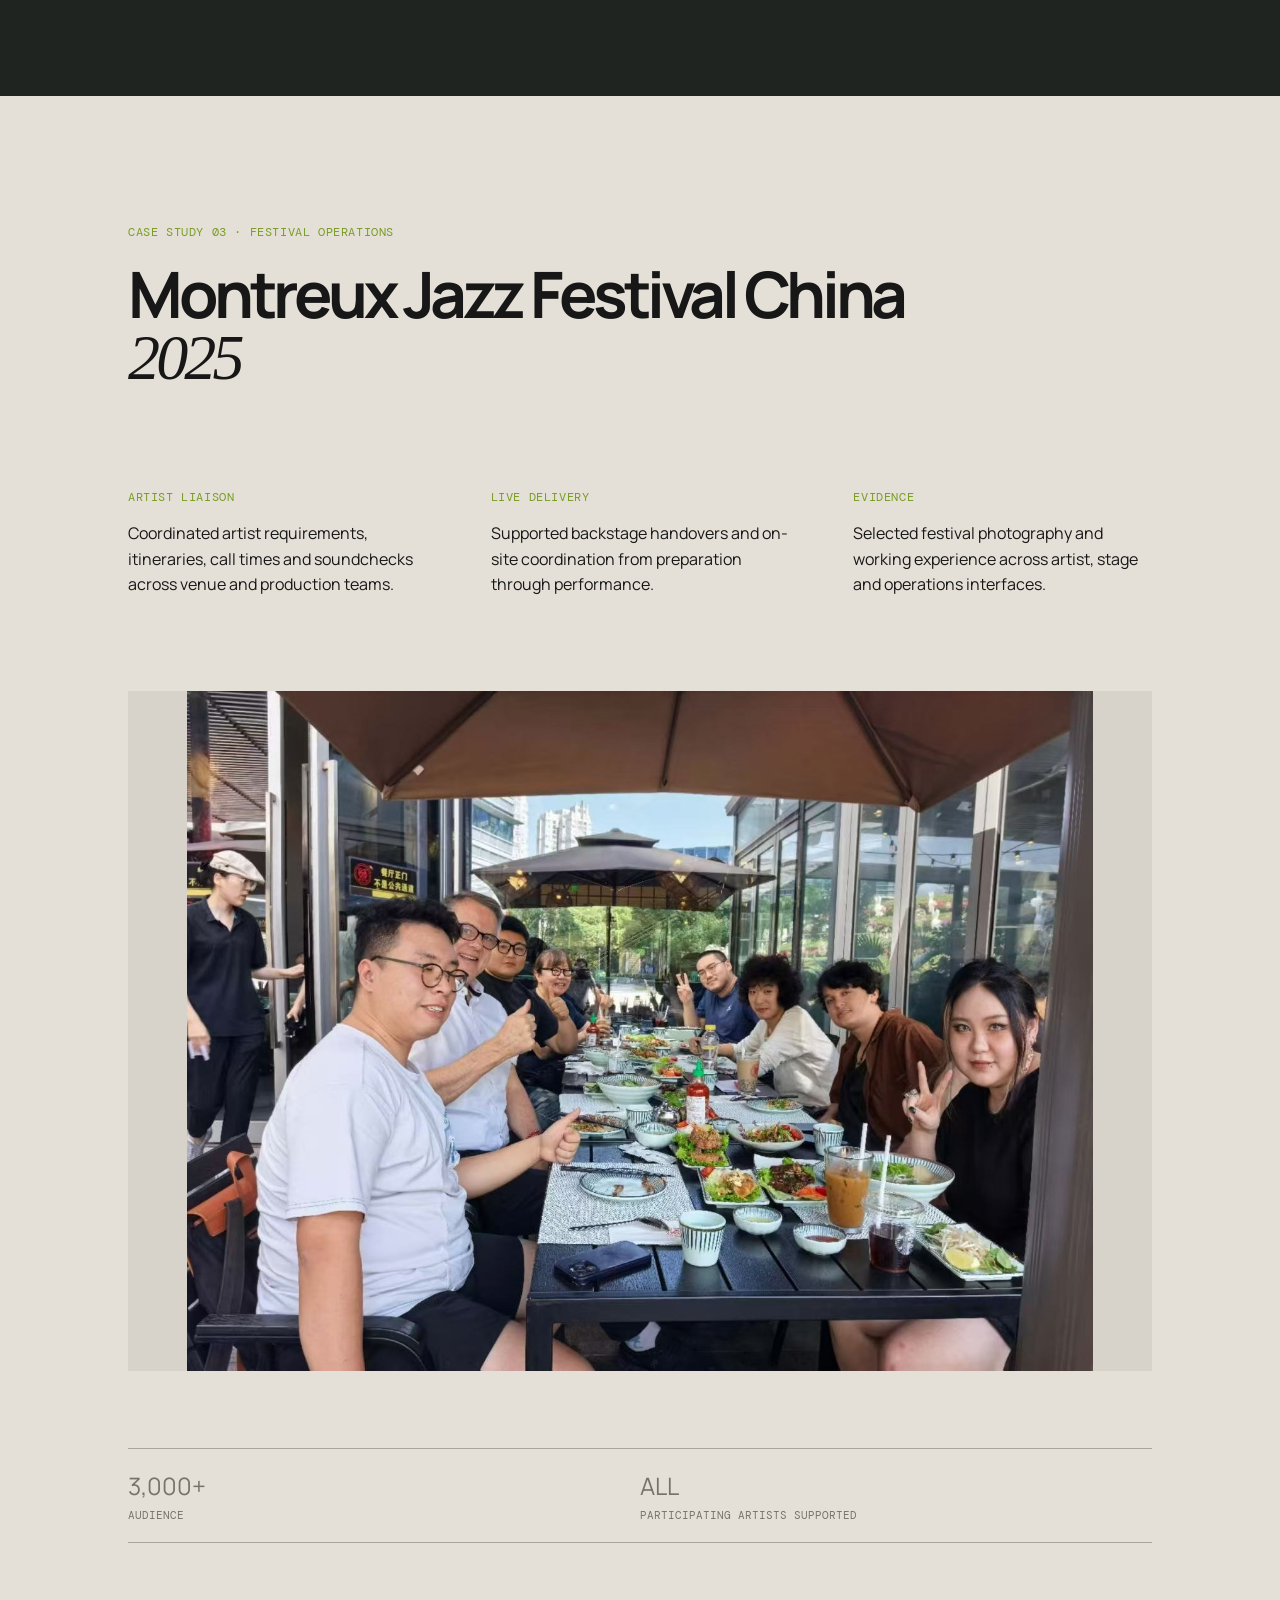
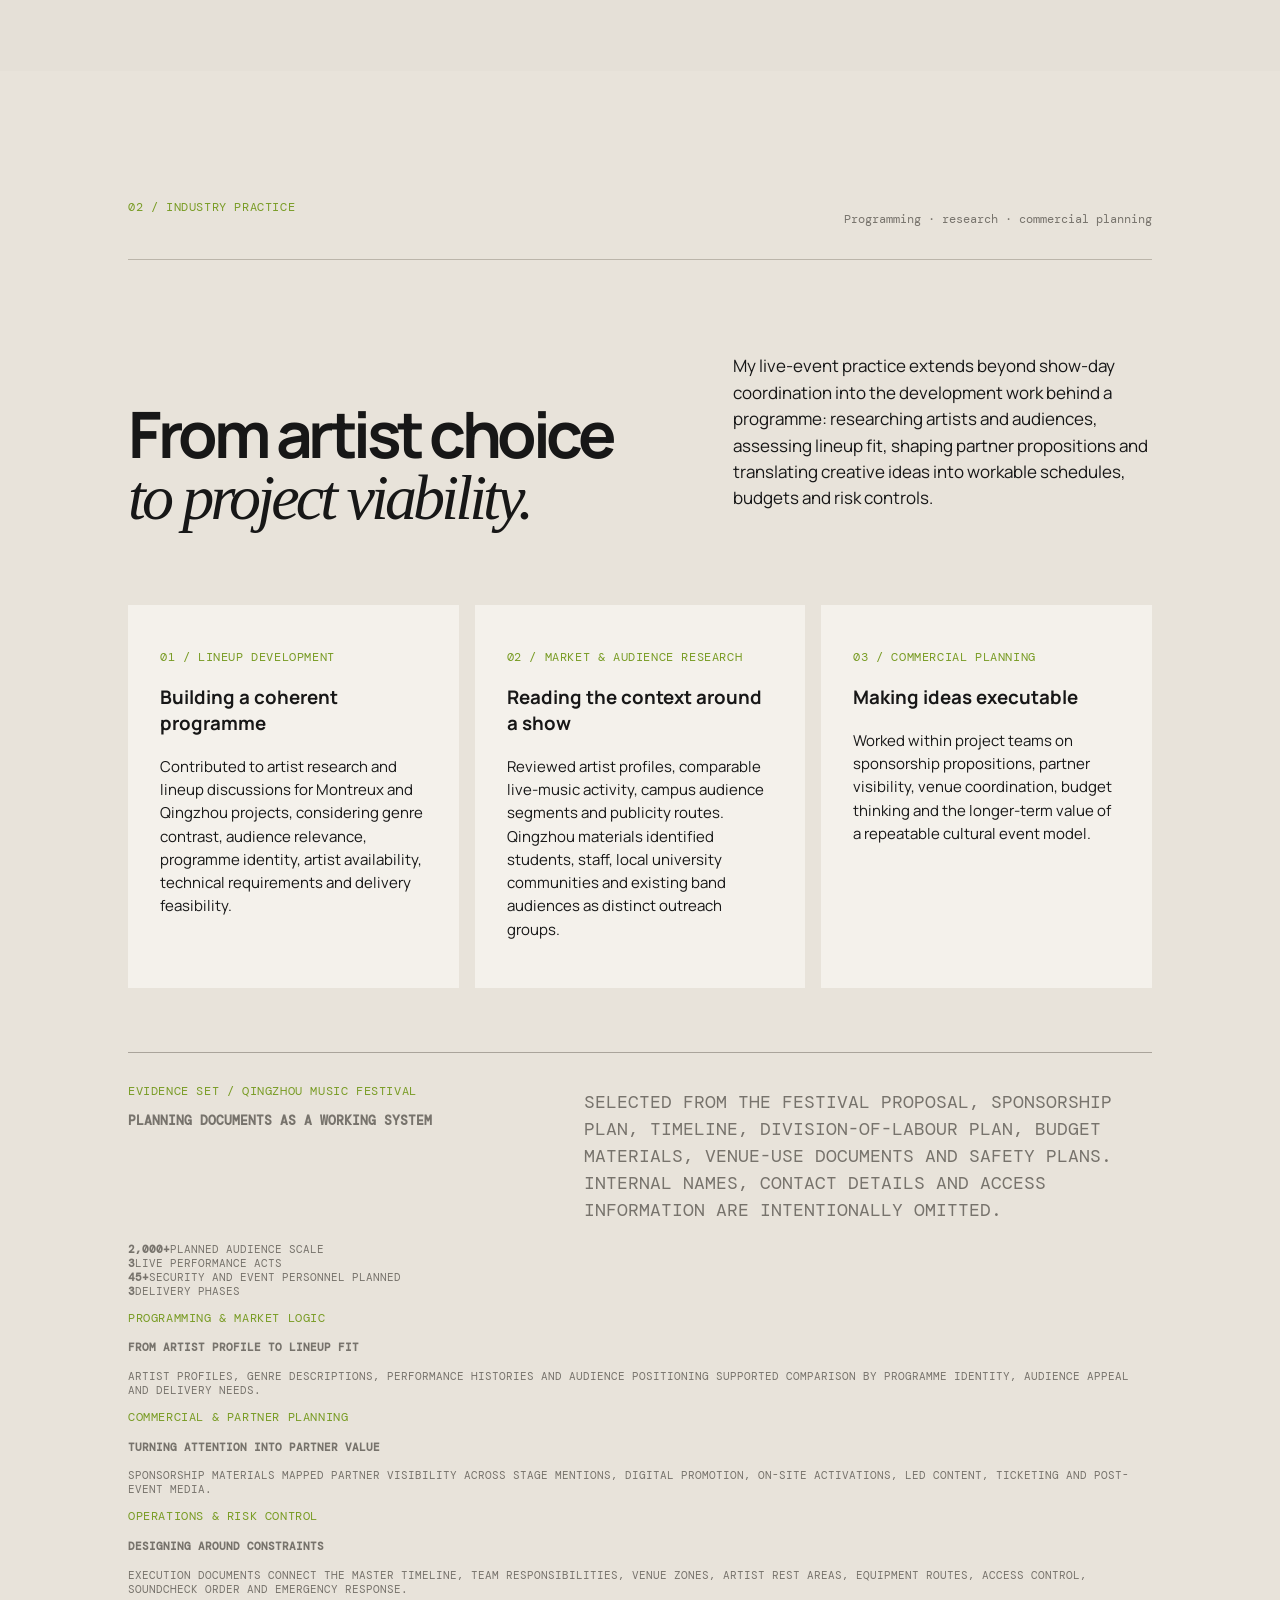
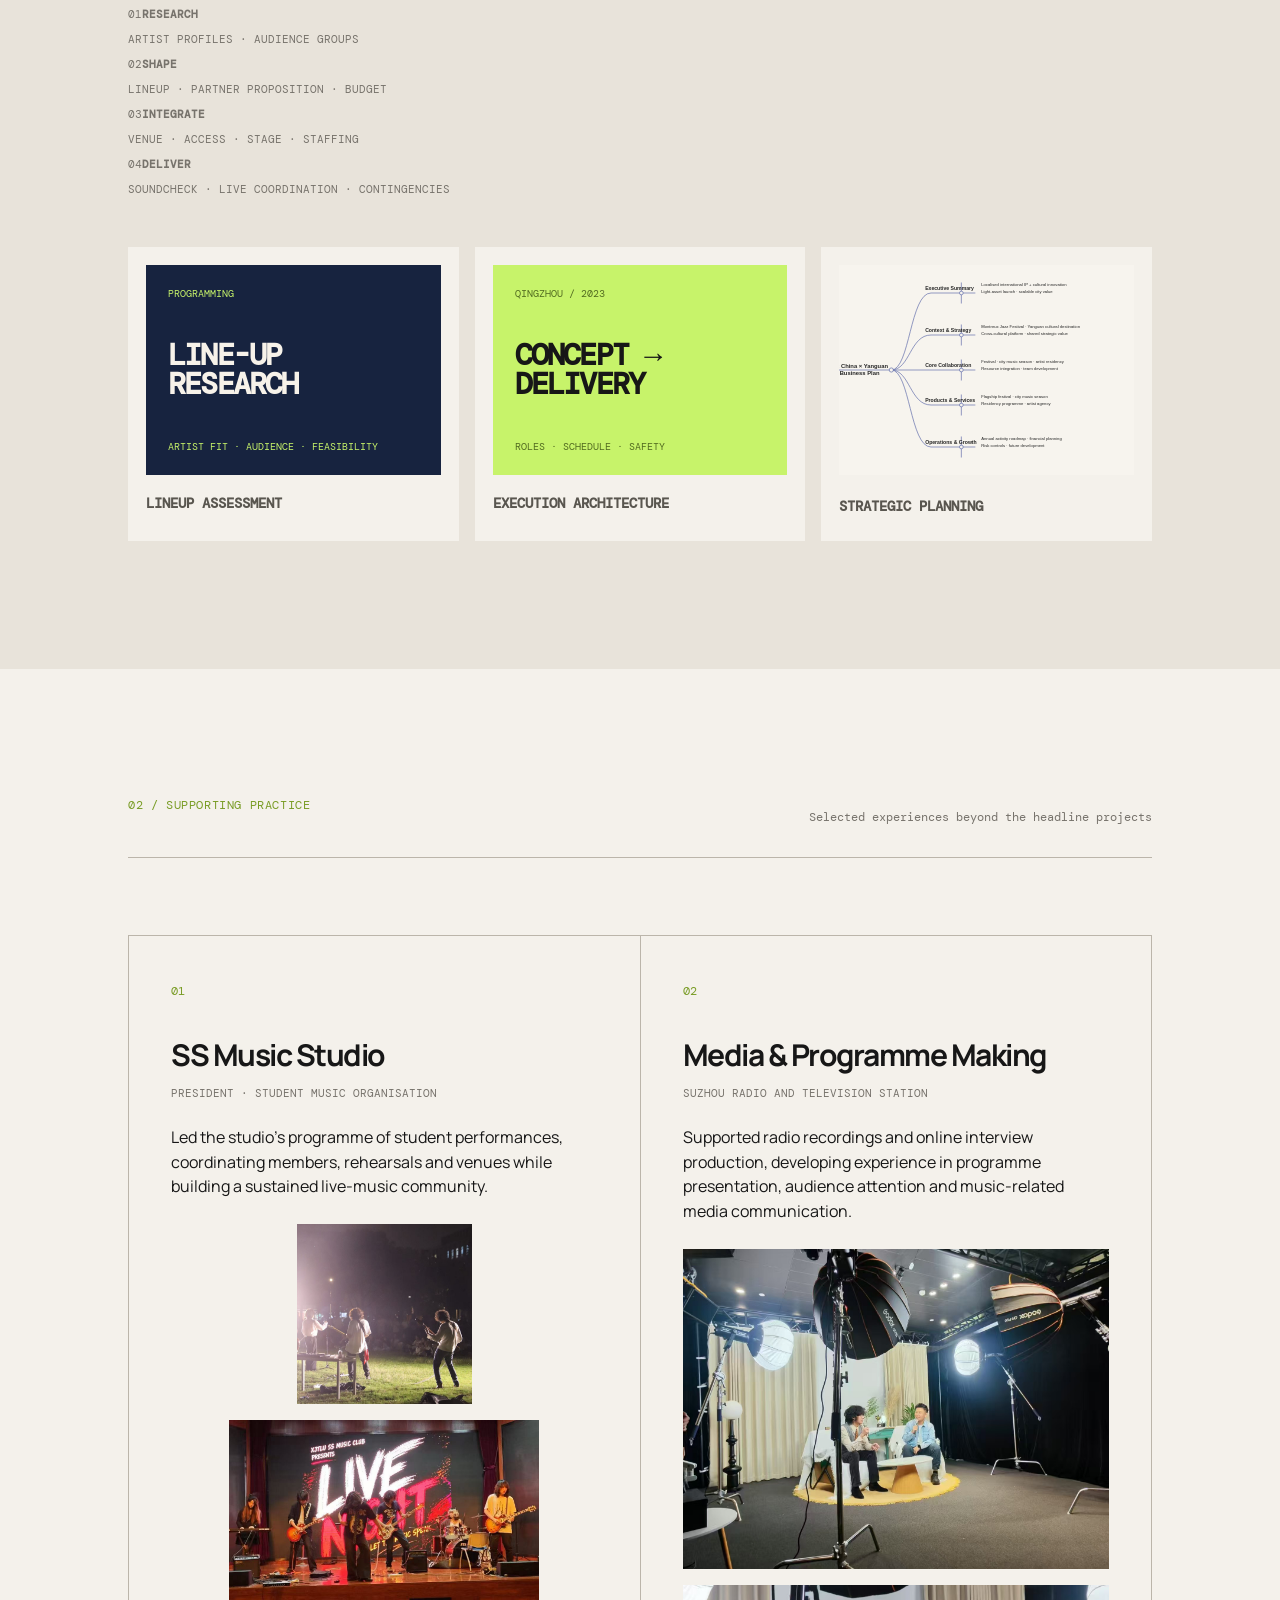
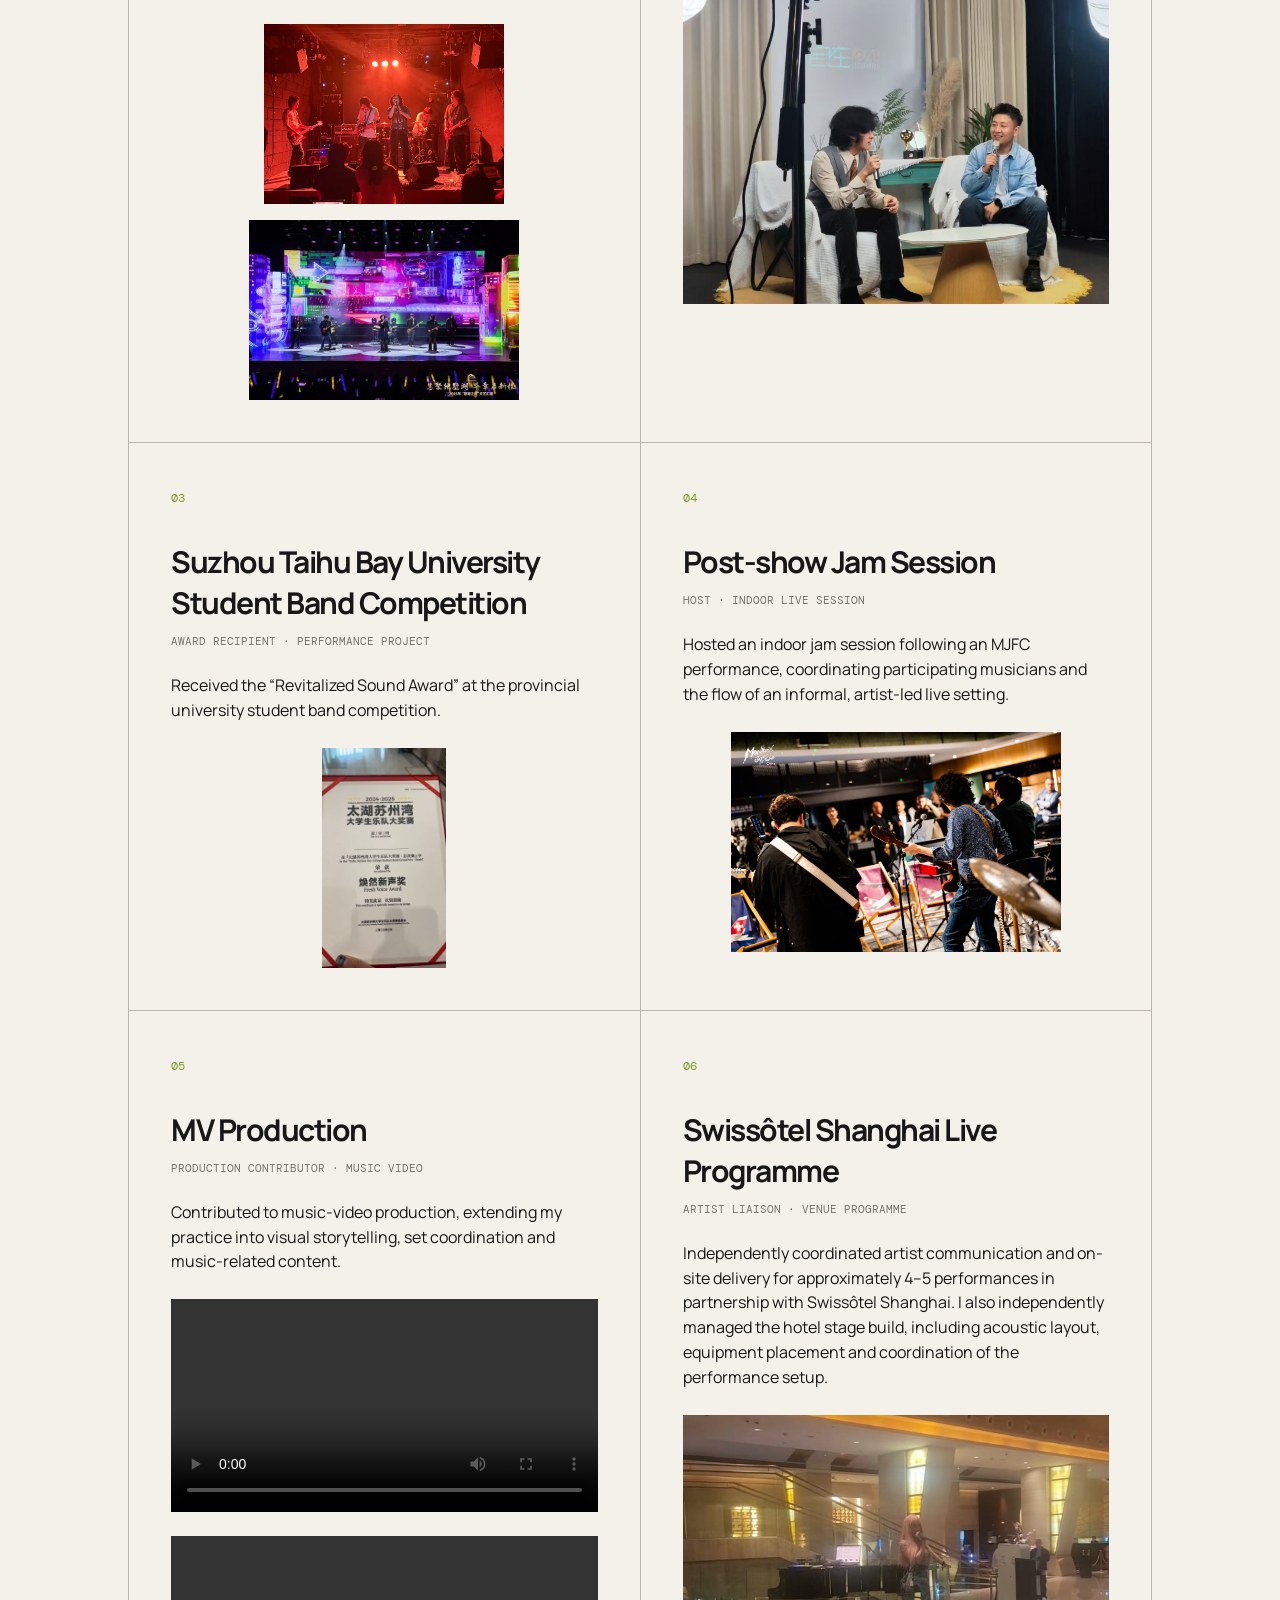
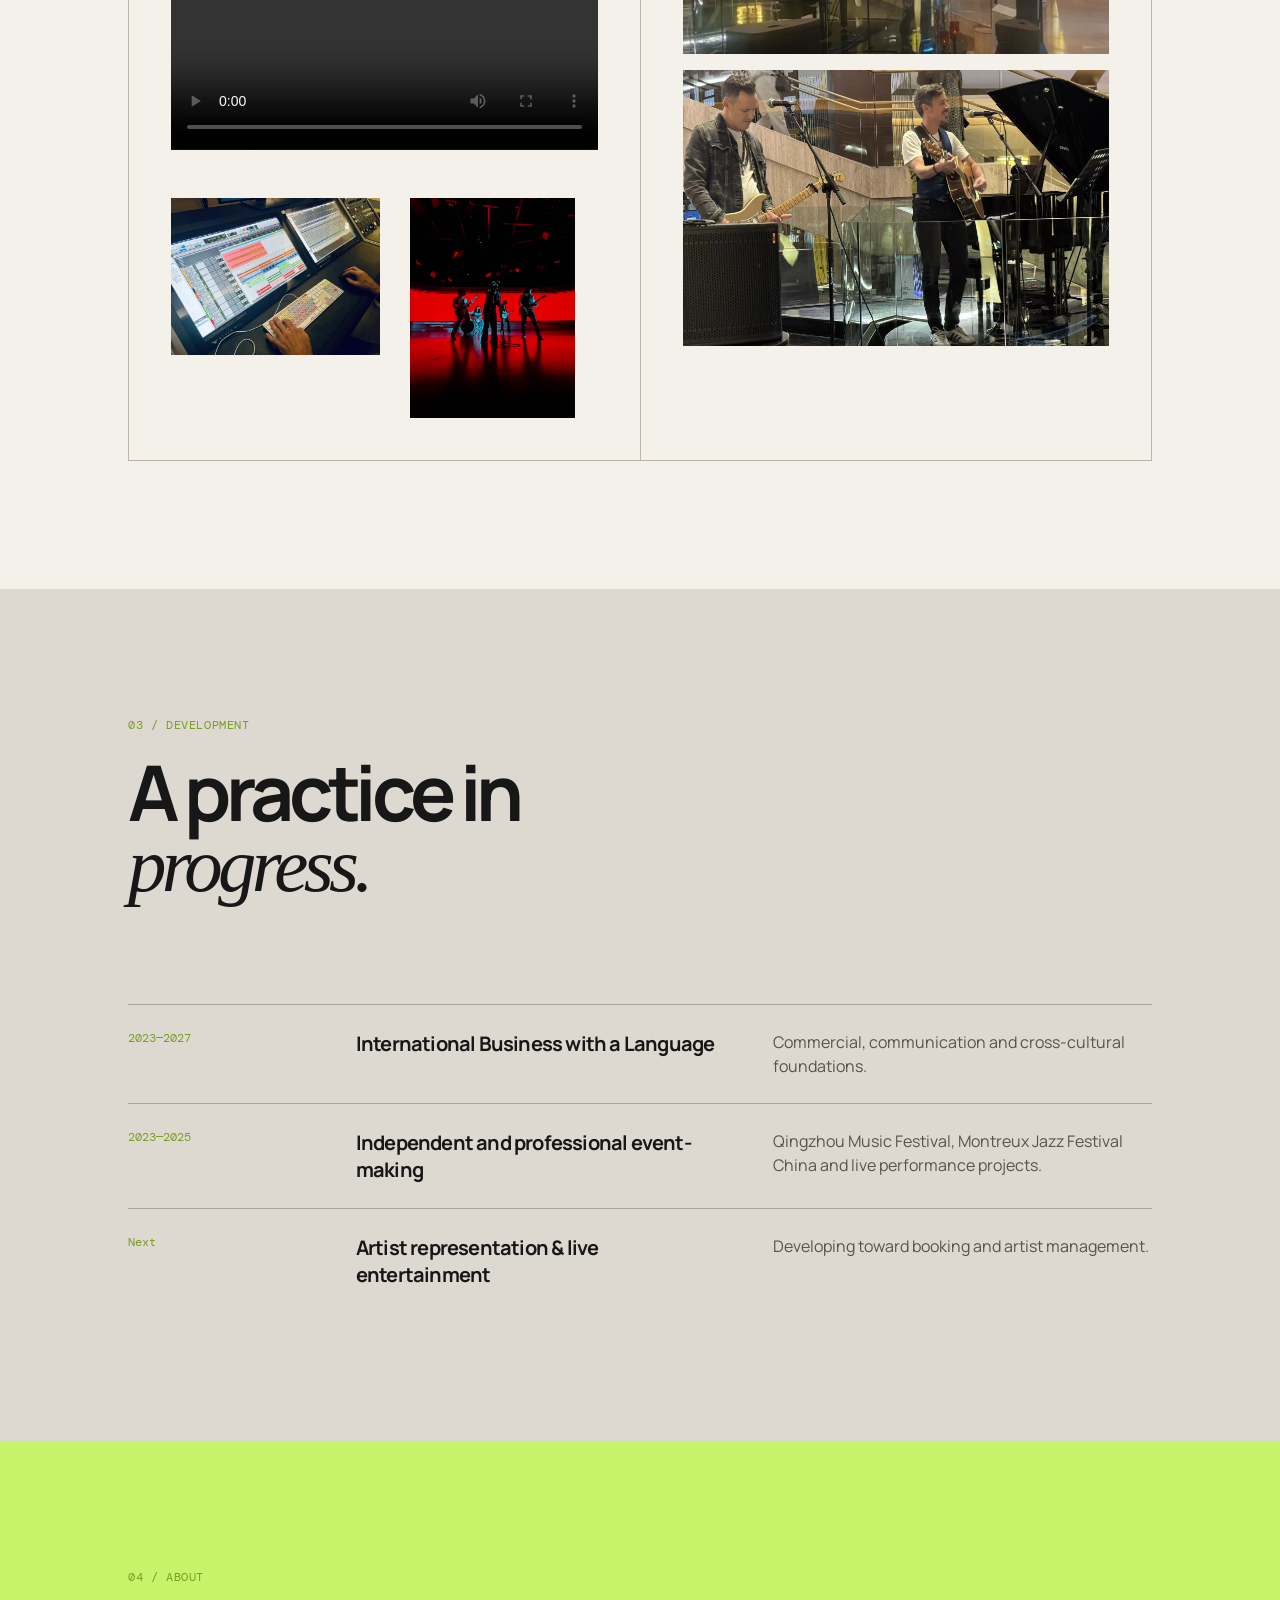
==== commit 631a9383: "Add MJFC team photo to case study" ====
--- a/index.html
+++ b/index.html
@@ -15,7 +15,7 @@
 
 
 
-<section id="qingzhou" class="case qingzhou-page"><p class="eyebrow">Case study 01 · Full product cycle</p><h2>Qingzhou Music Festival<br><em>踏音希生，让渡音命</em></h2><p class="qingzhou-lead">A student-led live music festival developed and delivered by a small university team at Xi’an Jiaotong-Liverpool University.</p><div class="case-grid"><div><p class="label">01 / Product proposition</p><p>Defined a campus-scale live music experience around open-air performance, student participation and cross-community connection, with a clear audience proposition and three-act programme.</p></div><div><p class="label">02 / Product design</p><p>Translated the idea into artist research, lineup development, partner and sponsorship planning, publicity routes, ticketing, venue zoning, staffing and audience movement.</p></div><div><p class="label">03 / Product delivery</p><p>Coordinated artist liaison and on-site arrangements while participating across the wider operating system: stage, volunteers, security, schedules, materials and show-day control.</p></div></div><div class="qingzhou-stats"><span><b>3</b> live acts</span><span><b>2,000+</b> actual audience</span><span><b>45+</b> safety and event personnel planned</span><span><b>1</b> student organising team</span></div><div class="evidence">Working evidence: festival proposal · artist and band profiles · sponsorship and partner plans · master timeline · division of responsibilities · budget framework · venue map · safety and emergency plan · promotional materials</div></section><section id="carnival" class="case dark"><p class="eyebrow">Case study 02</p><h2>Holding the energy:<br><em>Montreux Music Carnival</em></h2><div class="case-grid"><div><p class="label">Context</p><p>A live event setting where music, movement and audience atmosphere meet.</p></div><div><p class="label">My practice</p><p>Artist-facing communication and event execution, with attention to timing, coordination and the transition from preparation to performance.</p></div><div><p class="label">Reflection</p><p>I am interested in the invisible architecture that allows artists to perform at their best.</p></div></div><div class="evidence">Working evidence: venue and stage photography · artist liaison · programme coordination · live delivery</div></section><section id="mjfc" class="case"><p class="eyebrow">Case study 03 · Festival operations</p><h2>Montreux Jazz Festival China<br><em>2025</em></h2><div class="case-grid"><div><p class="label">Artist liaison</p><p>Coordinated artist requirements, itineraries, call times and soundchecks across venue and production teams.</p></div><div><p class="label">Live delivery</p><p>Supported backstage handovers and on-site coordination from preparation through performance.</p></div><div><p class="label">Evidence</p><p>Selected festival photography and working experience across artist, stage and operations interfaces.</p></div></div><div class="data-strip"><span><b>3,000+</b> audience</span><span><b>All</b> participating artists supported</span></div></section><section id="practice" class="support"><div class="section-head"><p class="eyebrow">02 / Supporting practice</p><p class="muted">Selected experiences beyond the headline projects</p></div><div class="support-grid"><article><span class="num">01</span><h3>SS Music Studio</h3><p class="role">President · Xi’an Jiaotong-Liverpool University</p><p>Planned and delivered live performances, coordinating venues, schedules, bands and show-day operations. Events attracted up to 300 attendees and the studio received the provincial “Revitalized Sound Award”.</p></article><article><span class="num">02</span><h3>Media &amp; programme making</h3><p class="role">Suzhou Radio and Television Station</p><p>Supported radio recordings and online interview videos, developing an understanding of presentation, audience attention and live-to-media communication.</p></article><article><span class="num">03</span><h3>Festival community</h3><p class="role">Qingzhou Music Festival · Montreux Band Showcase</p><p>Contributed to festival organising and showcase coordination, extending my experience from artist support to the wider network of teams, audiences and cultural partners.</p></article><article><span class="num">04</span><h3>Music beyond the stage</h3><p class="role">University anthem · Municipal performances</p><p>Contributed to rehearsals, content production and on-site presentation for institutional and public events.</p></article></div></section>
+<section id="qingzhou" class="case qingzhou-page"><p class="eyebrow">Case study 01 · Full product cycle</p><h2>Qingzhou Music Festival<br><em>踏音希生，让渡音命</em></h2><p class="qingzhou-lead">A student-led live music festival developed and delivered by a small university team at Xi’an Jiaotong-Liverpool University.</p><div class="case-grid"><div><p class="label">01 / Product proposition</p><p>Defined a campus-scale live music experience around open-air performance, student participation and cross-community connection, with a clear audience proposition and three-act programme.</p></div><div><p class="label">02 / Product design</p><p>Translated the idea into artist research, lineup development, partner and sponsorship planning, publicity routes, ticketing, venue zoning, staffing and audience movement.</p></div><div><p class="label">03 / Product delivery</p><p>Coordinated artist liaison and on-site arrangements while participating across the wider operating system: stage, volunteers, security, schedules, materials and show-day control.</p></div></div><div class="qingzhou-stats"><span><b>3</b> live acts</span><span><b>2,000+</b> actual audience</span><span><b>45+</b> safety and event personnel planned</span><span><b>1</b> student organising team</span></div><div class="evidence">Working evidence: festival proposal · artist and band profiles · sponsorship and partner plans · master timeline · division of responsibilities · budget framework · venue map · safety and emergency plan · promotional materials</div></section><section id="carnival" class="case dark"><p class="eyebrow">Case study 02</p><h2>Holding the energy:<br><em>Montreux Music Carnival</em></h2><div class="case-grid"><div><p class="label">Context</p><p>A live event setting where music, movement and audience atmosphere meet.</p></div><div><p class="label">My practice</p><p>Artist-facing communication and event execution, with attention to timing, coordination and the transition from preparation to performance.</p></div><div><p class="label">Reflection</p><p>I am interested in the invisible architecture that allows artists to perform at their best.</p></div></div><div class="evidence">Working evidence: venue and stage photography · artist liaison · programme coordination · live delivery</div></section><section id="mjfc" class="case"><p class="eyebrow">Case study 03 · Festival operations</p><h2>Montreux Jazz Festival China<br><em>2025</em></h2><div class="case-grid"><div><p class="label">Artist liaison</p><p>Coordinated artist requirements, itineraries, call times and soundchecks across venue and production teams.</p></div><div><p class="label">Live delivery</p><p>Supported backstage handovers and on-site coordination from preparation through performance.</p></div><div><p class="label">Evidence</p><p>Selected festival photography and working experience across artist, stage and operations interfaces.</p></div></div><figure class="mjfc-team-photo"><img src="assets/mjfc-team.jpg" alt="Haoran Wang with the Montreux Jazz Festival China team"></figure><div class="data-strip"><span><b>3,000+</b> audience</span><span><b>All</b> participating artists supported</span></div></section><section id="practice" class="support"><div class="section-head"><p class="eyebrow">02 / Supporting practice</p><p class="muted">Selected experiences beyond the headline projects</p></div><div class="support-grid"><article><span class="num">01</span><h3>SS Music Studio</h3><p class="role">President · Xi’an Jiaotong-Liverpool University</p><p>Planned and delivered live performances, coordinating venues, schedules, bands and show-day operations. Events attracted up to 300 attendees and the studio received the provincial “Revitalized Sound Award”.</p></article><article><span class="num">02</span><h3>Media &amp; programme making</h3><p class="role">Suzhou Radio and Television Station</p><p>Supported radio recordings and online interview videos, developing an understanding of presentation, audience attention and live-to-media communication.</p></article><article><span class="num">03</span><h3>Festival community</h3><p class="role">Qingzhou Music Festival · Montreux Band Showcase</p><p>Contributed to festival organising and showcase coordination, extending my experience from artist support to the wider network of teams, audiences and cultural partners.</p></article><article><span class="num">04</span><h3>Music beyond the stage</h3><p class="role">University anthem · Municipal performances</p><p>Contributed to rehearsals, content production and on-site presentation for institutional and public events.</p></article></div></section>
 <section class="timeline"><p class="eyebrow">03 / Development</p><h2>A practice in<br><em>progress.</em></h2><div class="timeline-row"><span>2023—2027</span><strong>International Business with a Language</strong><p>Commercial, communication and cross-cultural foundations.</p></div><div class="timeline-row"><span>2023—2025</span><strong>Independent and professional event-making</strong><p>Qingzhou Music Festival, Montreux Jazz Festival China and live performance projects.</p></div><div class="timeline-row"><span>Next</span><strong>Artist representation &amp; live entertainment</strong><p>Developing toward booking and artist management.</p></div></section>
 <section id="about" class="about"><p class="eyebrow">04 / About</p><h2>Business thinking.<br><em>Music feeling.</em></h2><p class="big-copy">Studying International Business at Xi’an Jiaotong-Liverpool University, I am developing a career in music management and live entertainment.</p><div class="skills"><span>Artist liaison</span><span>Live event operations</span><span>Programming research</span><span>Cultural partnerships</span></div></section>
 <section id="contact" class="contact"><p class="eyebrow">05 / Contact</p><h2>Let’s make<br><em>something live.</em></h2><a class="email" href="mailto:Haoran.Wang23@student.xjtlu.edu.cn">Haoran.Wang23@student.xjtlu.edu.cn ↗</a><p class="muted">Suzhou, China · 2027FALL applicant</p></section></main><footer><span>© Haoran Wang 2026</span><span>Music management portfolio</span></footer><script src="case-details.js"></script></body></html>
--- a/case-details.css
+++ b/case-details.css
@@ -6,3 +6,7 @@
 .industry-practice{padding:10vw;background:#e8e3da}.industry-intro{display:grid;grid-template-columns:1.2fr 1fr;gap:8vw;align-items:end;margin:6vw 0}.industry-intro h2{font-size:clamp(40px,5vw,72px);line-height:.95;letter-spacing:-.07em;margin:0}.industry-intro p{font-size:17px;line-height:1.55}.industry-grid{display:grid;grid-template-columns:repeat(3,1fr);gap:16px}.industry-grid article{background:var(--paper);padding:32px;min-height:250px}.industry-grid article>p:not(.label){line-height:1.55;font-size:15px}.artifact-board{margin-top:8vw;padding-top:5vw;border-top:1px solid #aaa49b}.artifact-heading{display:grid;grid-template-columns:1fr 1.5fr;gap:6vw}.artifact-heading p:last-child{font-size:18px;line-height:1.5}.artifact-grid{display:grid;grid-template-columns:repeat(3,1fr);gap:16px;margin-top:4vw}.artifact-grid article{background:var(--paper);padding:18px}.artifact-sheet{height:210px;padding:22px;background:#17233f;color:#f7f2e9;display:flex;flex-direction:column;justify-content:space-between}.artifact-sheet span,.artifact-sheet small{font:10px 'DM Mono',monospace;text-transform:uppercase;color:#c7f36a}.artifact-sheet strong{font-size:30px;line-height:.95}.timeline-sheet{background:#c7f36a;color:#171717}.timeline-sheet span,.timeline-sheet small{color:#526b20}.artifact-photo{width:100%;height:210px;object-fit:cover}.artifact-title{font-weight:700;margin:18px 0 7px}.source-note{margin-top:4vw;color:#77736c;font:11px 'DM Mono',monospace;text-transform:uppercase}@media(max-width:700px){.industry-intro,.industry-grid,.artifact-heading,.artifact-grid{grid-template-columns:1fr}.industry-practice{padding:18vw 7vw}.artifact-heading{gap:15px}}
 .secondary-photo{width:100%;height:auto;max-height:220px;object-fit:cover;margin-top:24px;display:block}
 .mv-video{display:block;width:100%;max-height:520px;margin-top:24px;background:#111;object-fit:contain}
+.interview-gallery{display:grid;grid-template-columns:1fr;gap:16px;margin-top:24px}
+.secondary-case .interview-gallery img{display:block;width:100%;height:auto!important;max-height:none!important;object-fit:contain!important;margin:0;background:transparent}
+.mjfc-team-photo{margin:6vw 0 0;overflow:hidden;background:#d8d3ca}
+.mjfc-team-photo img{display:block;width:100%;height:auto;max-height:680px;object-fit:contain}
--- a/order-fix.css
+++ b/order-fix.css
@@ -1,7 +1,7 @@
 /* All project cards read as copy first, image second. */
 .project{display:flex!important;flex-direction:row!important;align-items:center}
-.project .project-copy{order:1}
-.project .project-image{order:2}
+.project .project-copy{order:1;flex:1 1 48%;min-width:0}
+.project .project-image{order:2;flex:1 1 52%;width:100%;min-width:0;min-height:320px;background-size:cover!important;background-repeat:no-repeat!important;background-position:center!important}
 .project .project-copy{flex:1 1 48%;min-width:0}
 .project .project-image{flex:1 1 52%;width:100%;min-width:0;min-height:320px;background-size:cover!important;background-repeat:no-repeat!important;background-position:center!important}
 @media(max-width:700px){.project{flex-direction:column!important;align-items:stretch}.project .project-copy{order:1}.project .project-image{order:2}}
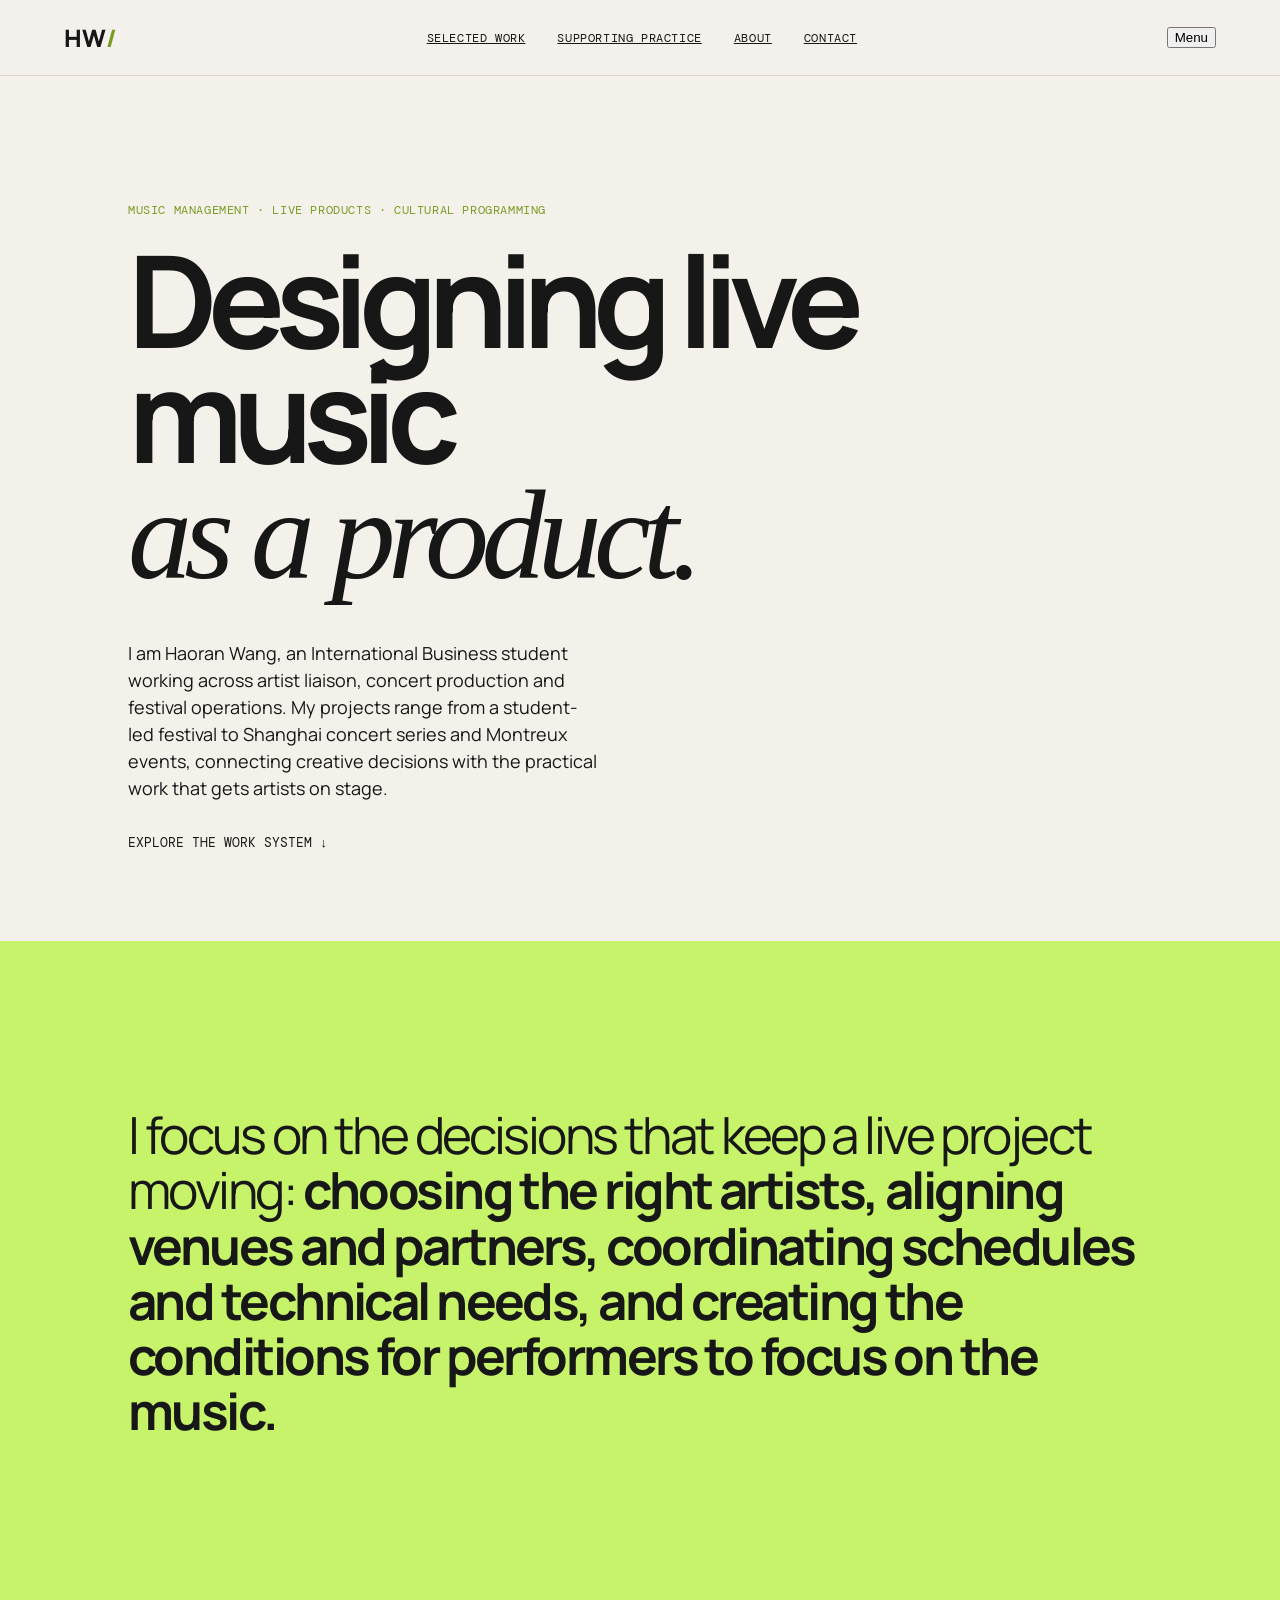
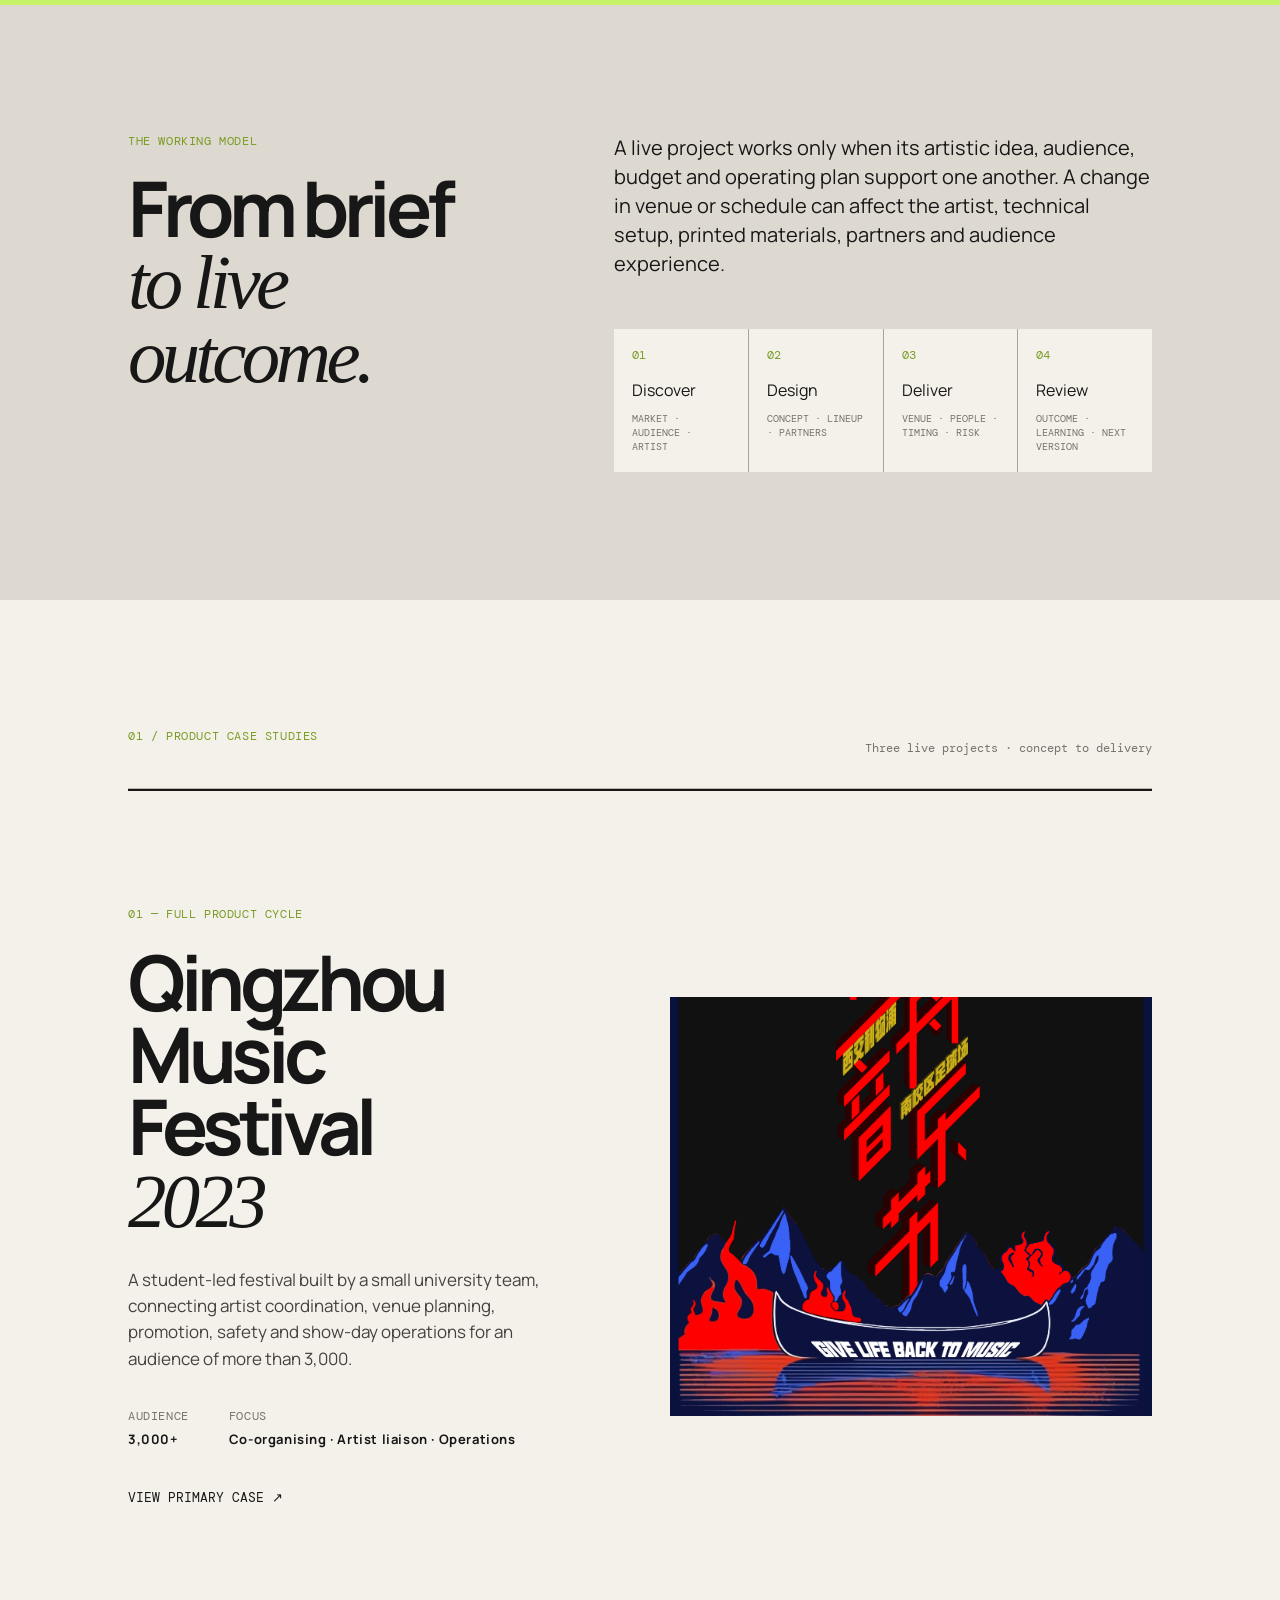
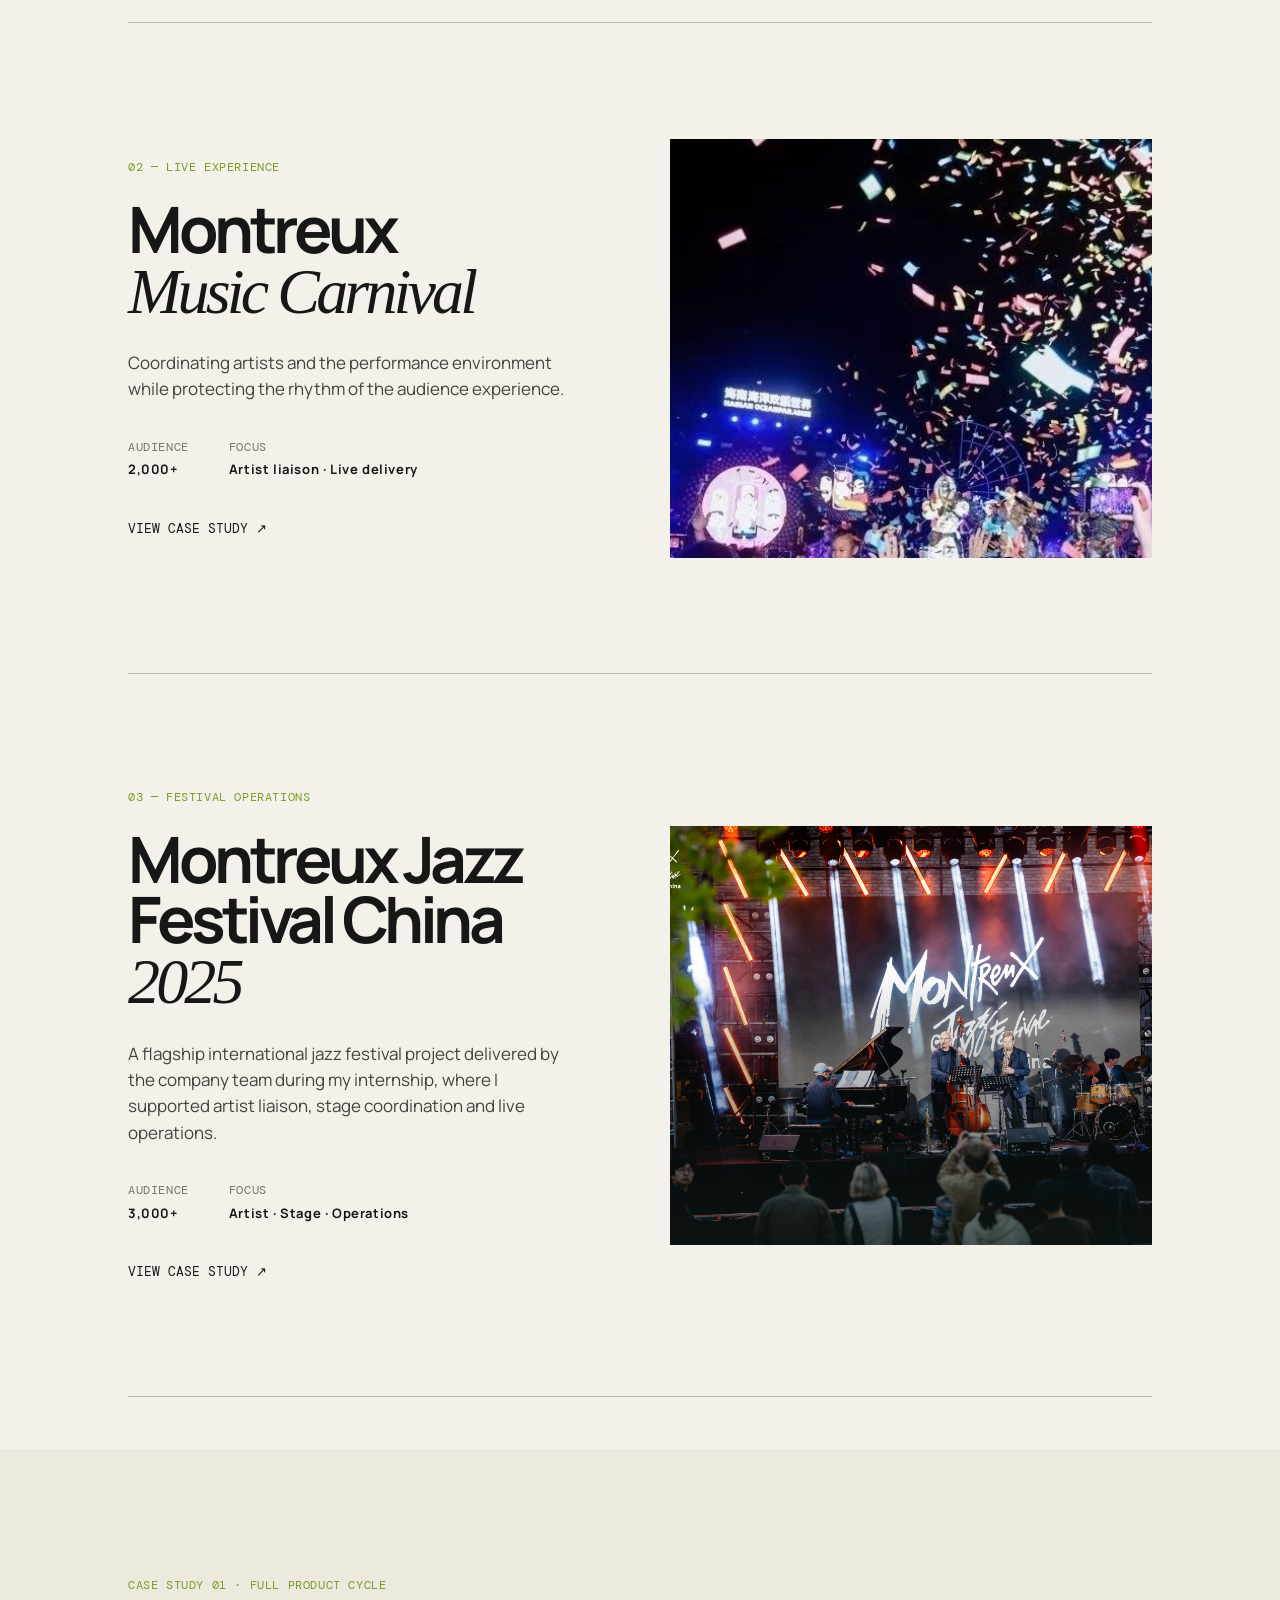
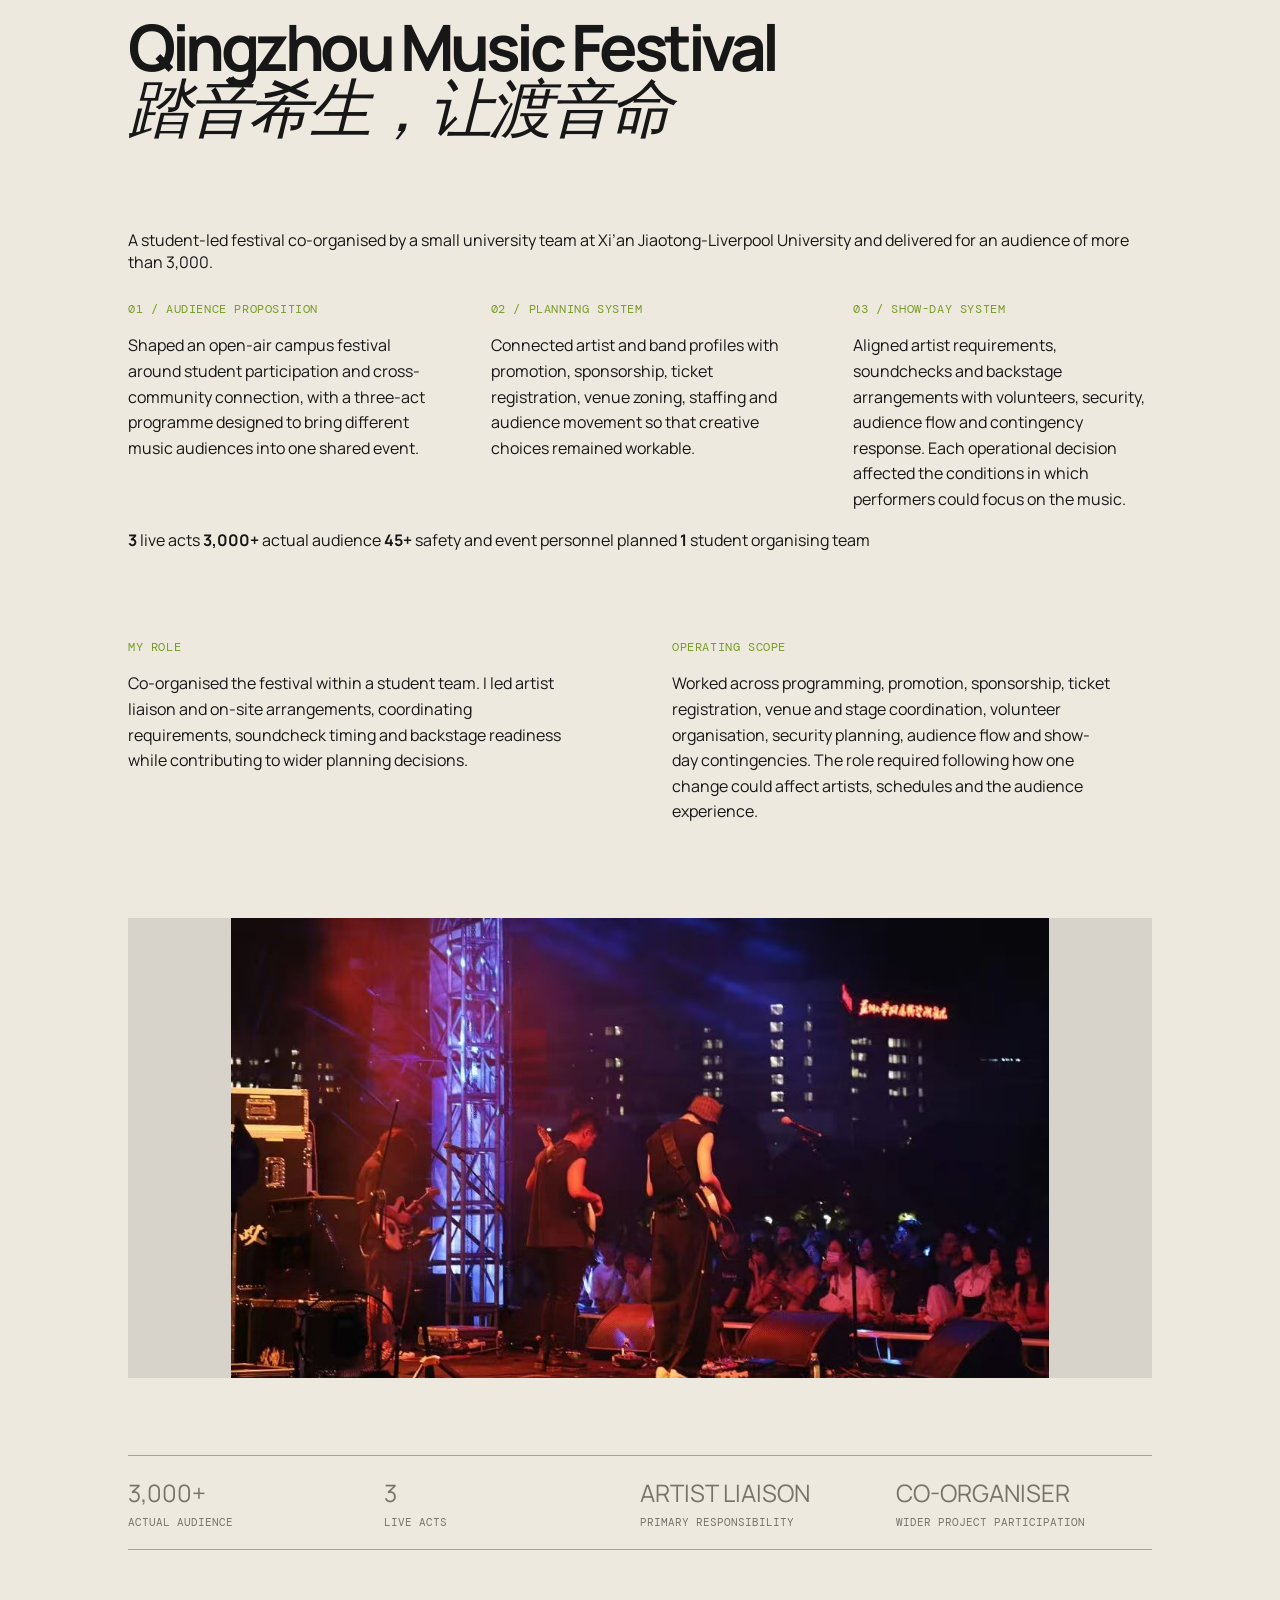
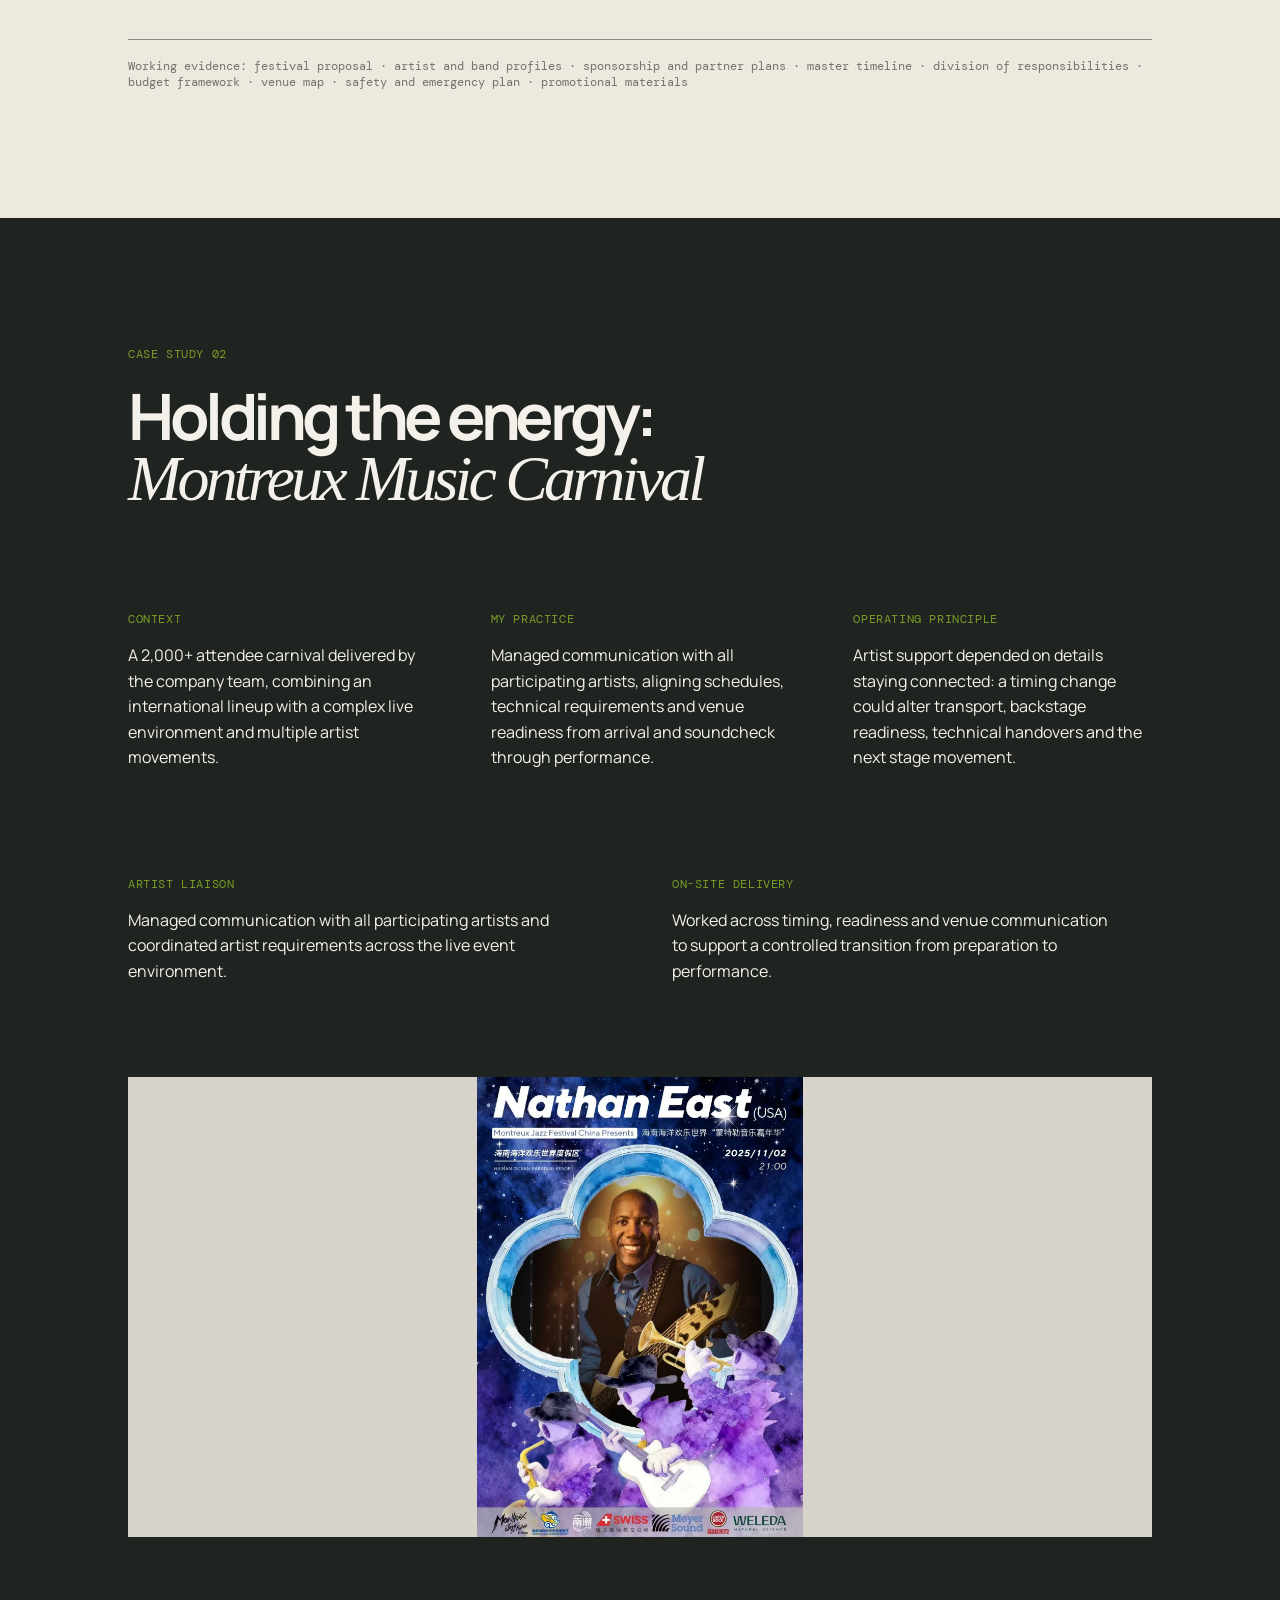
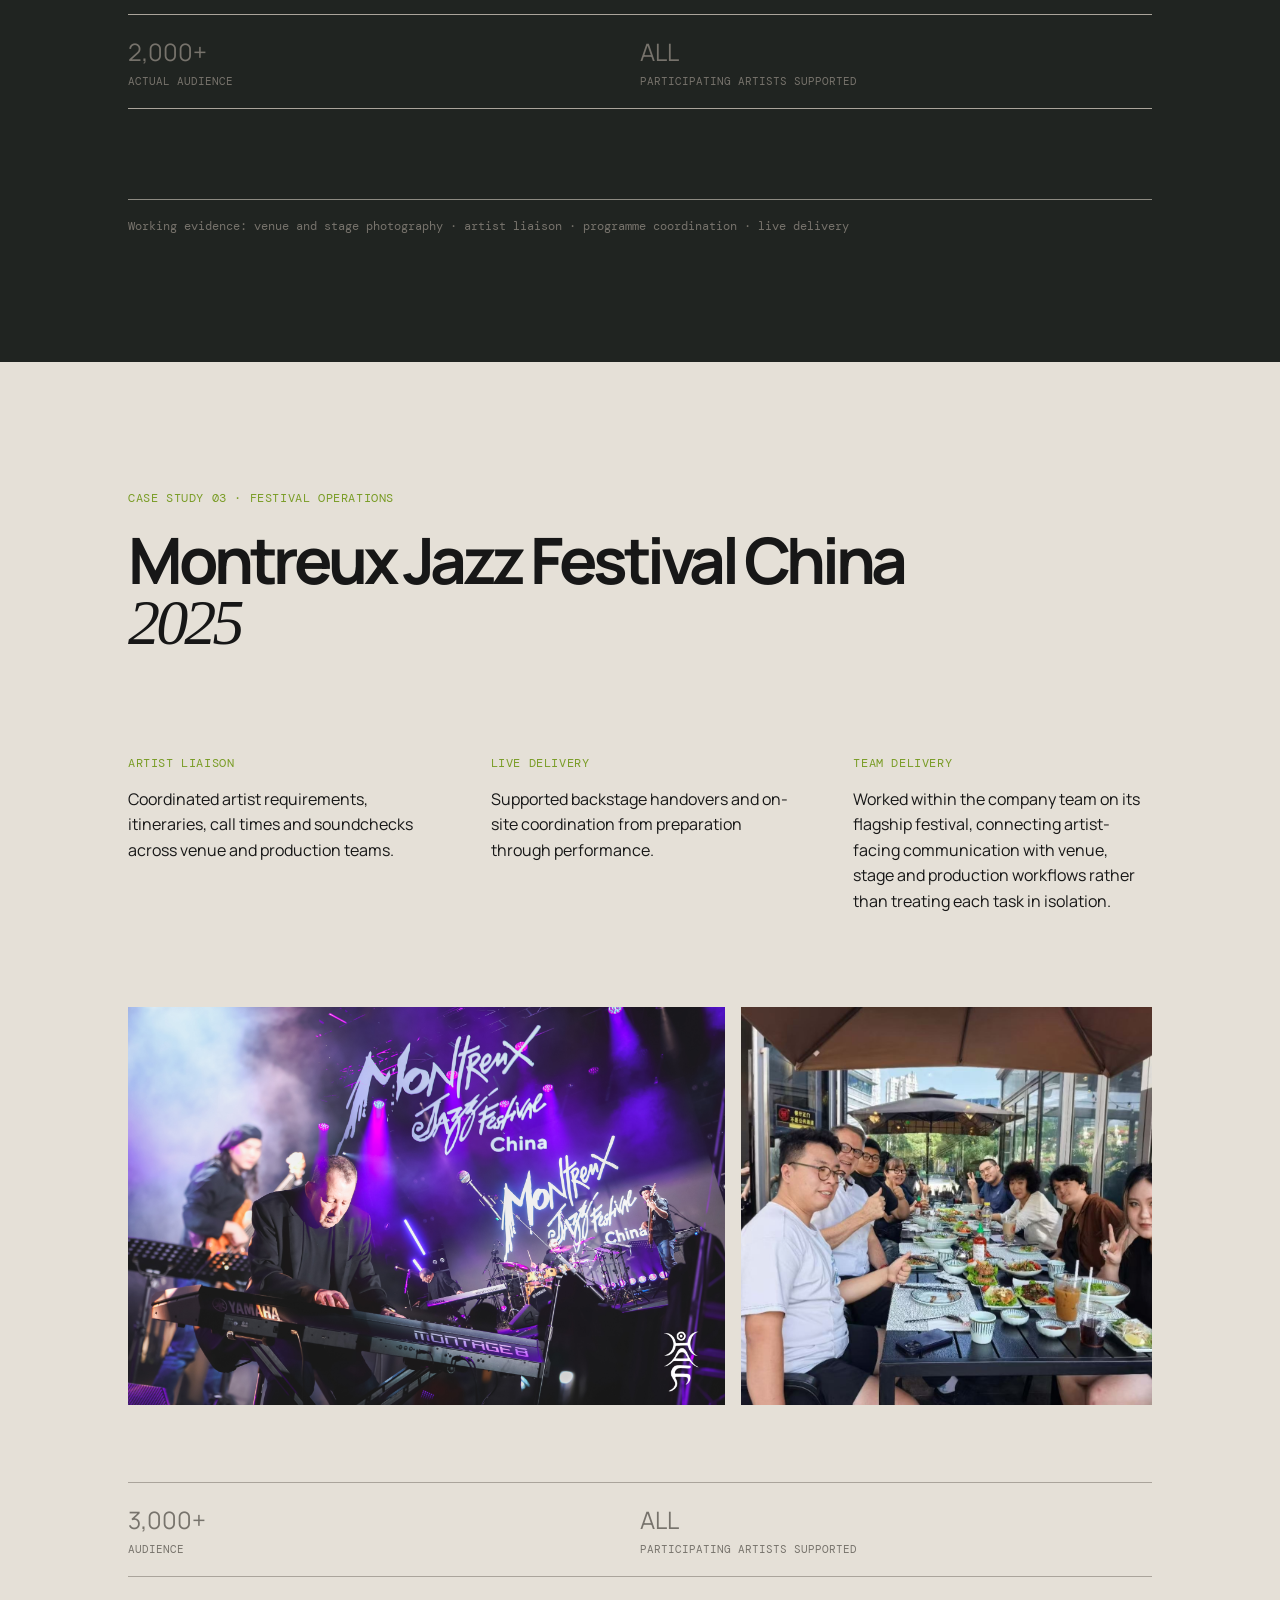
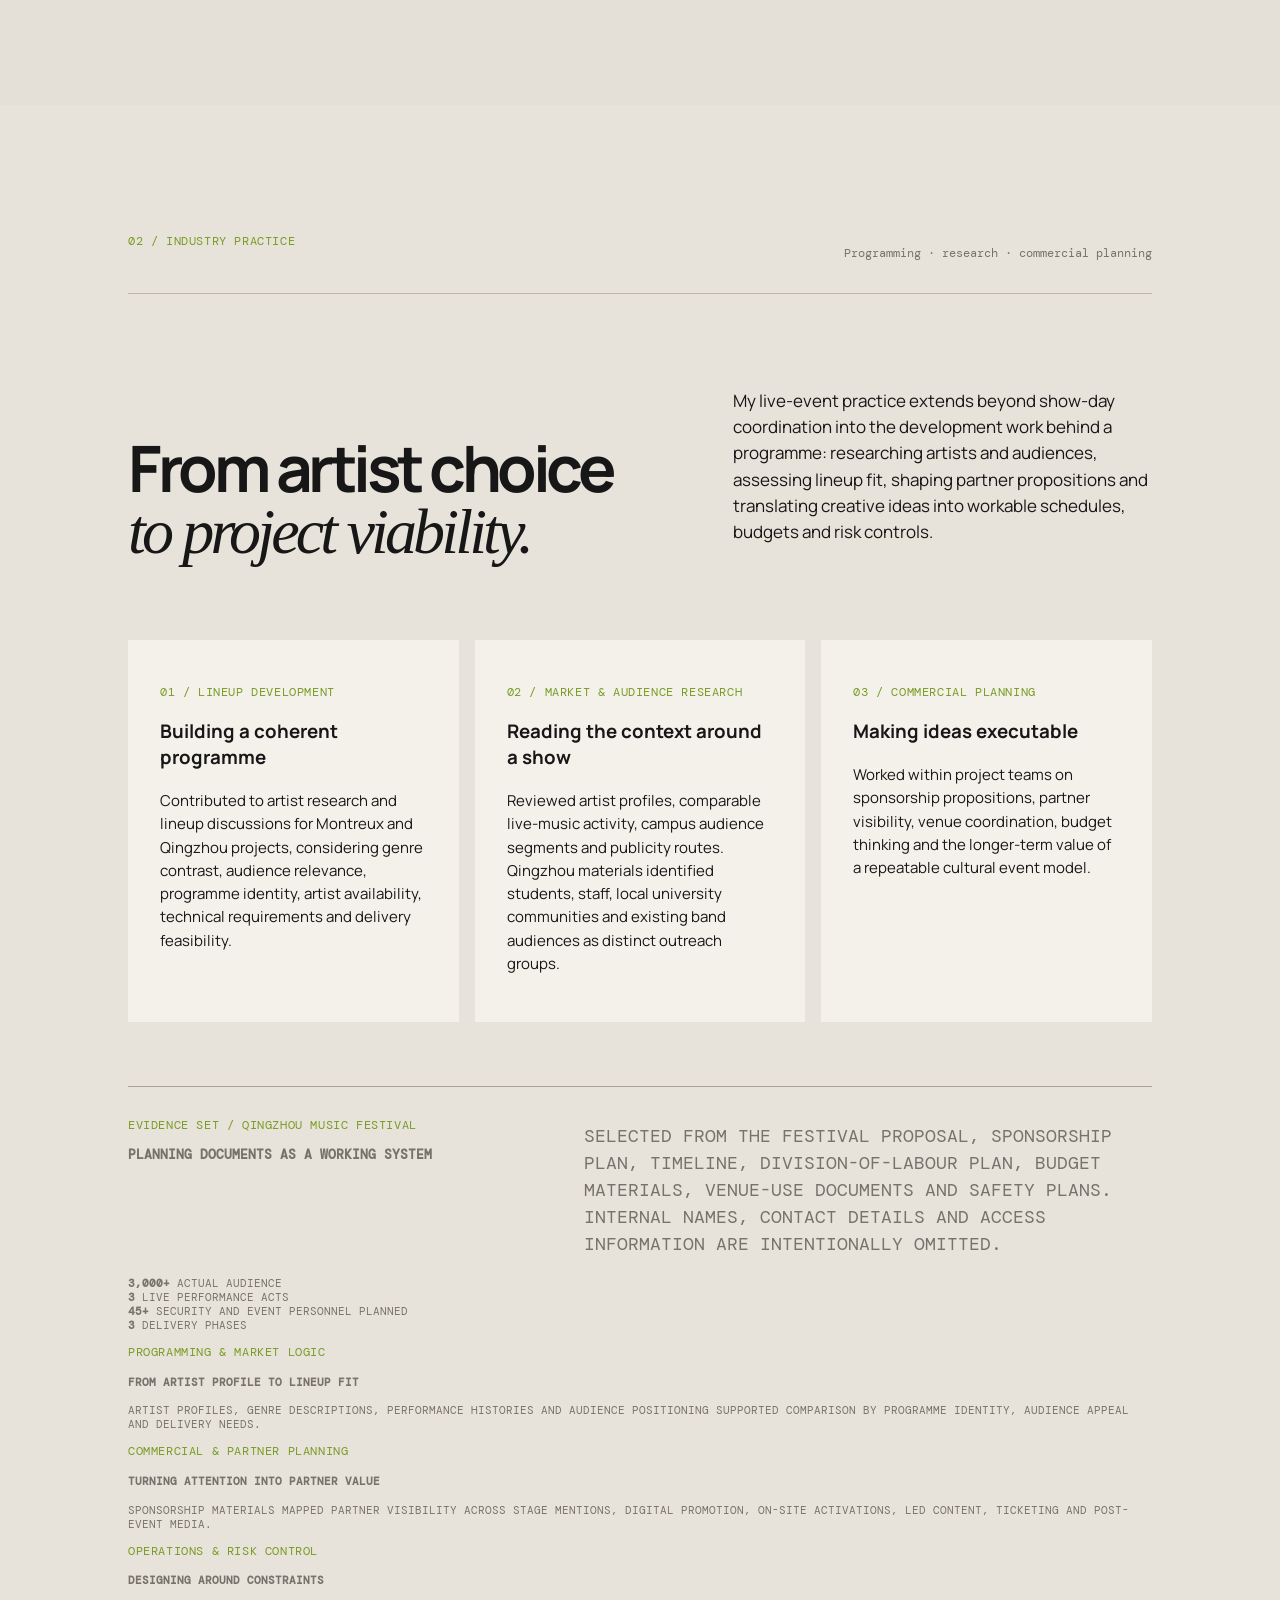
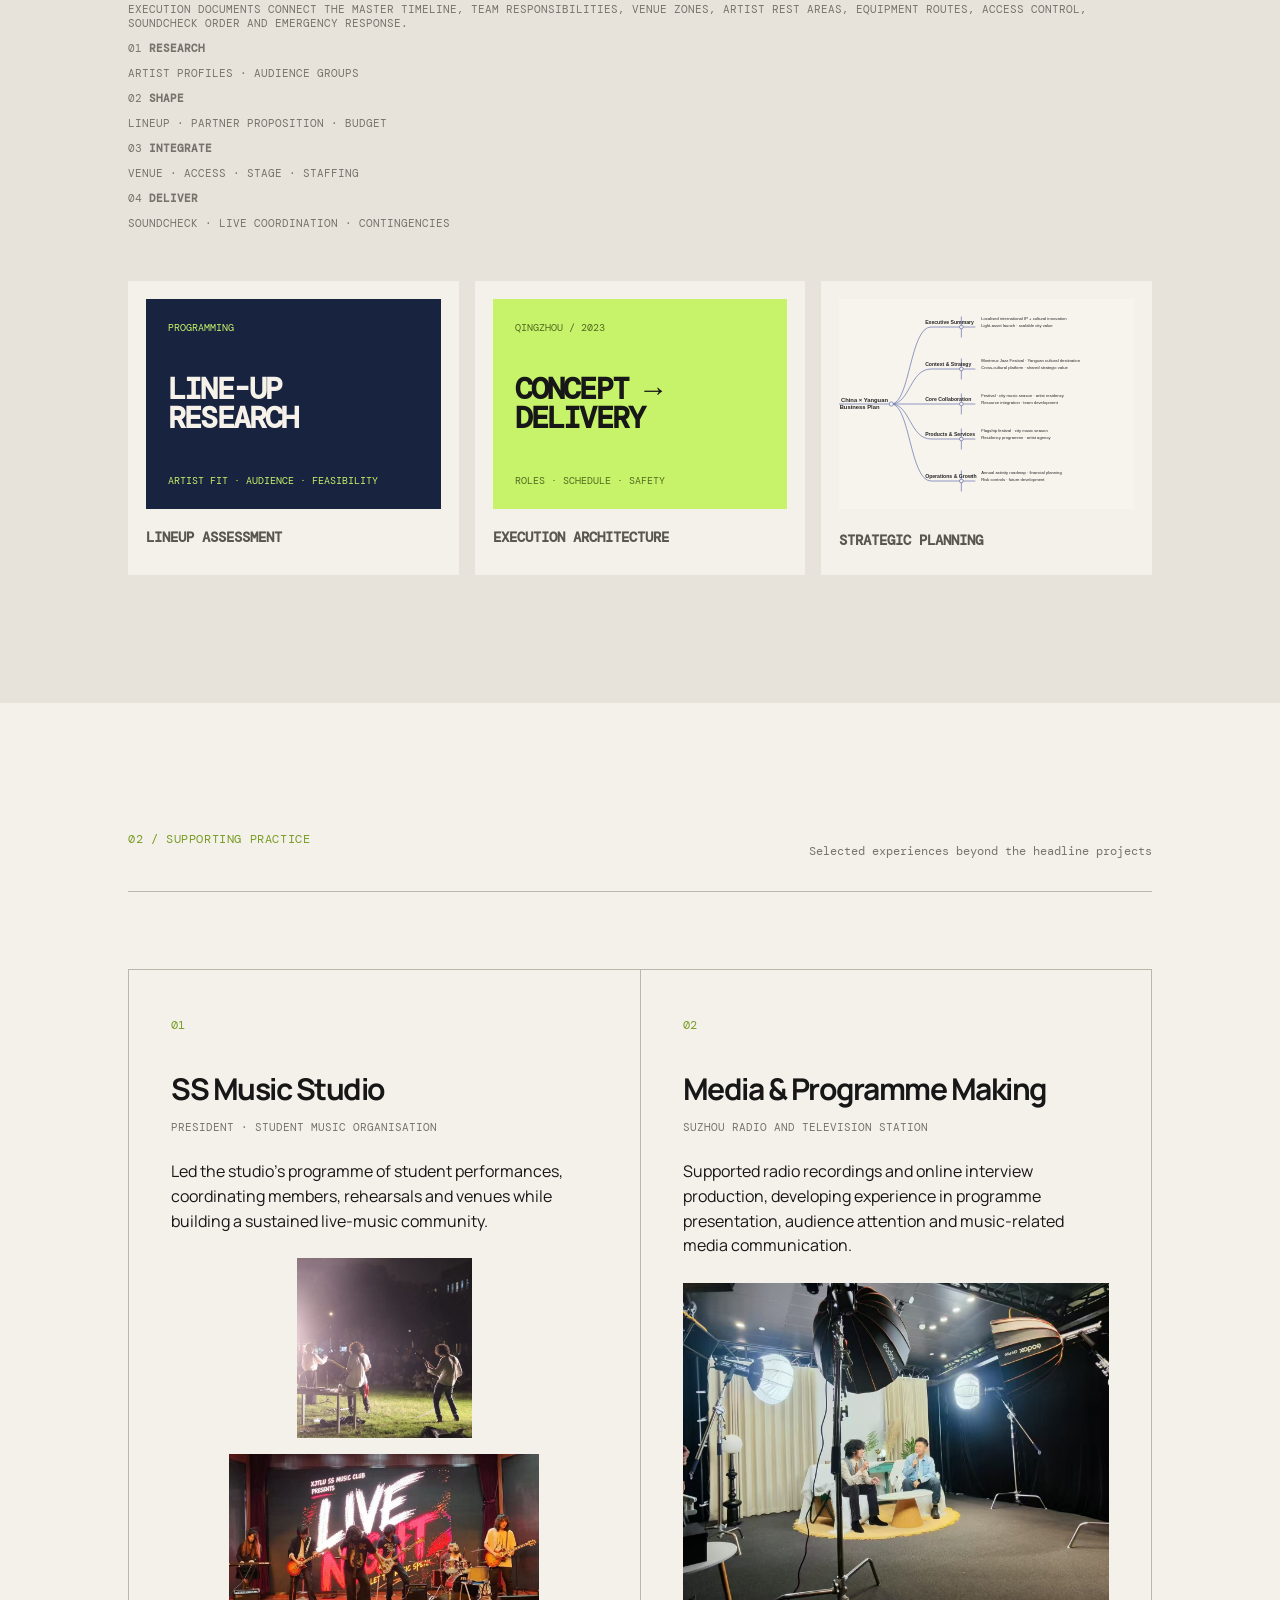
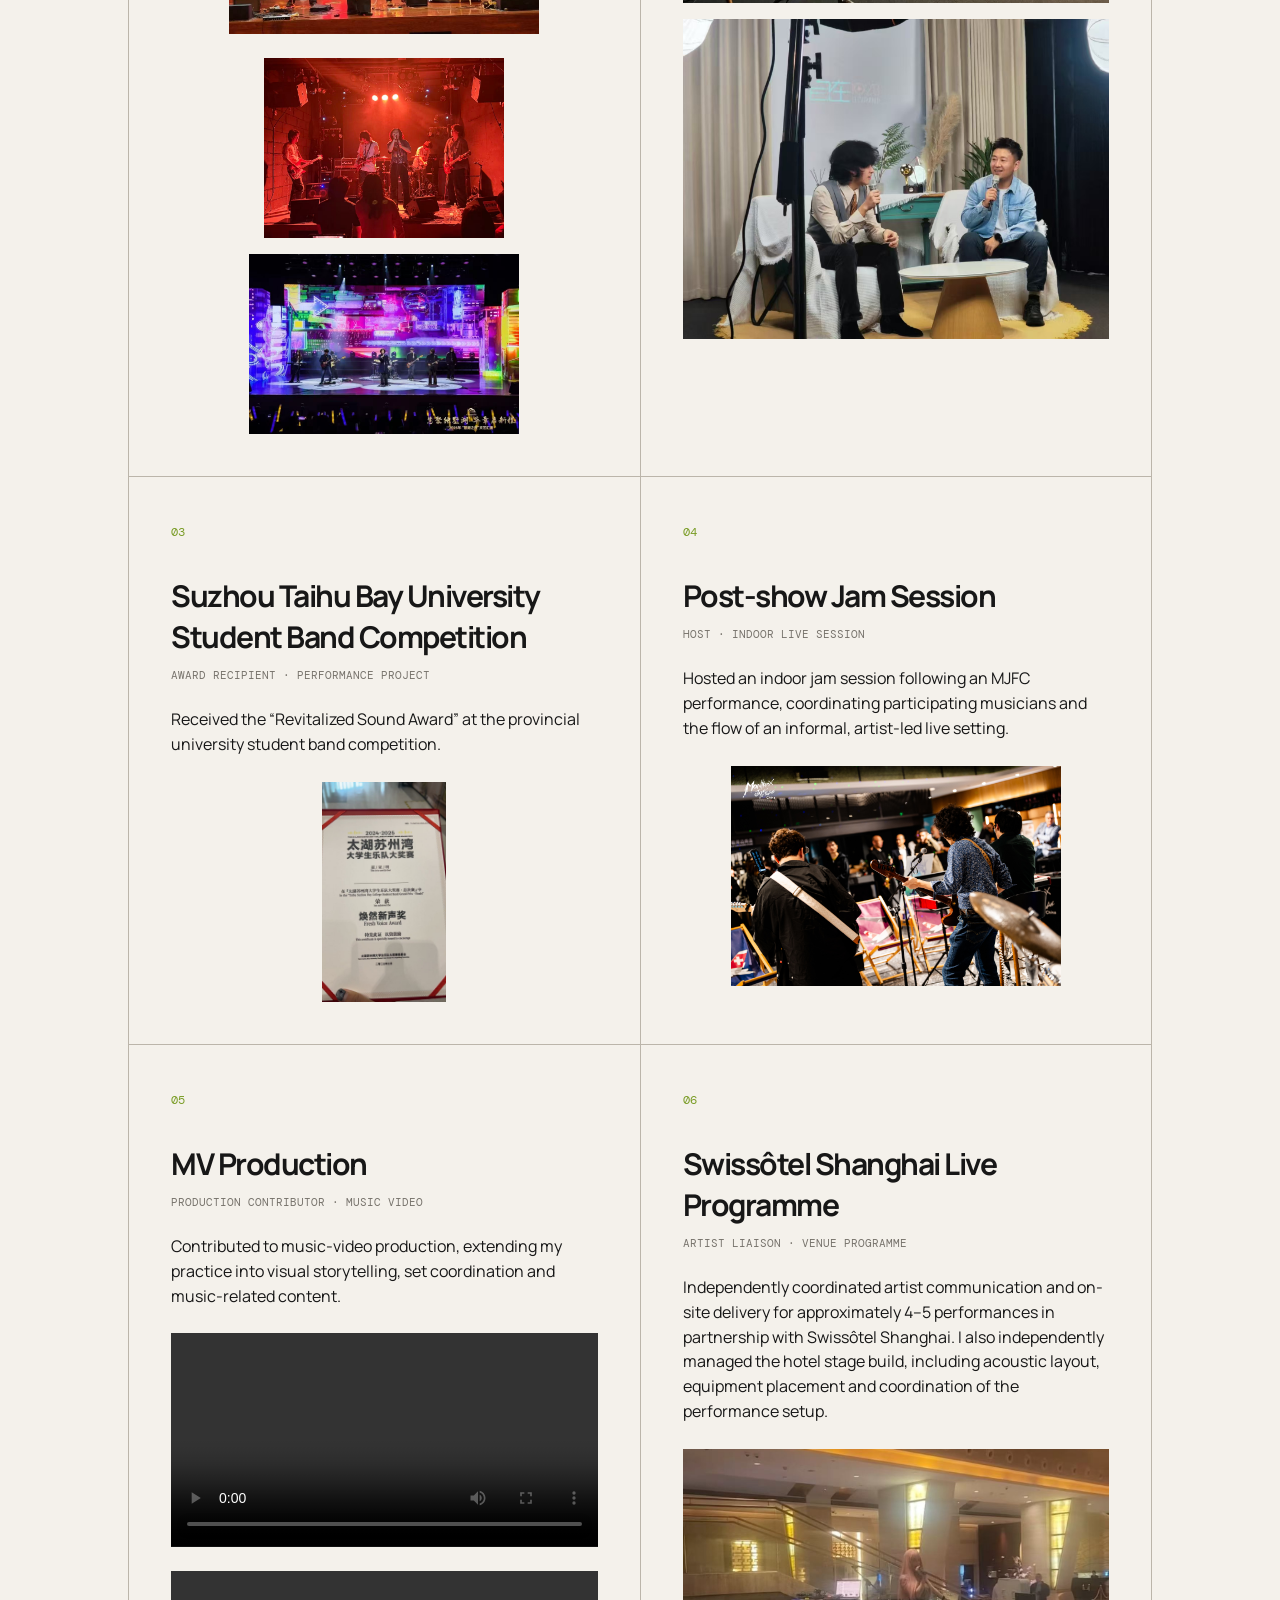
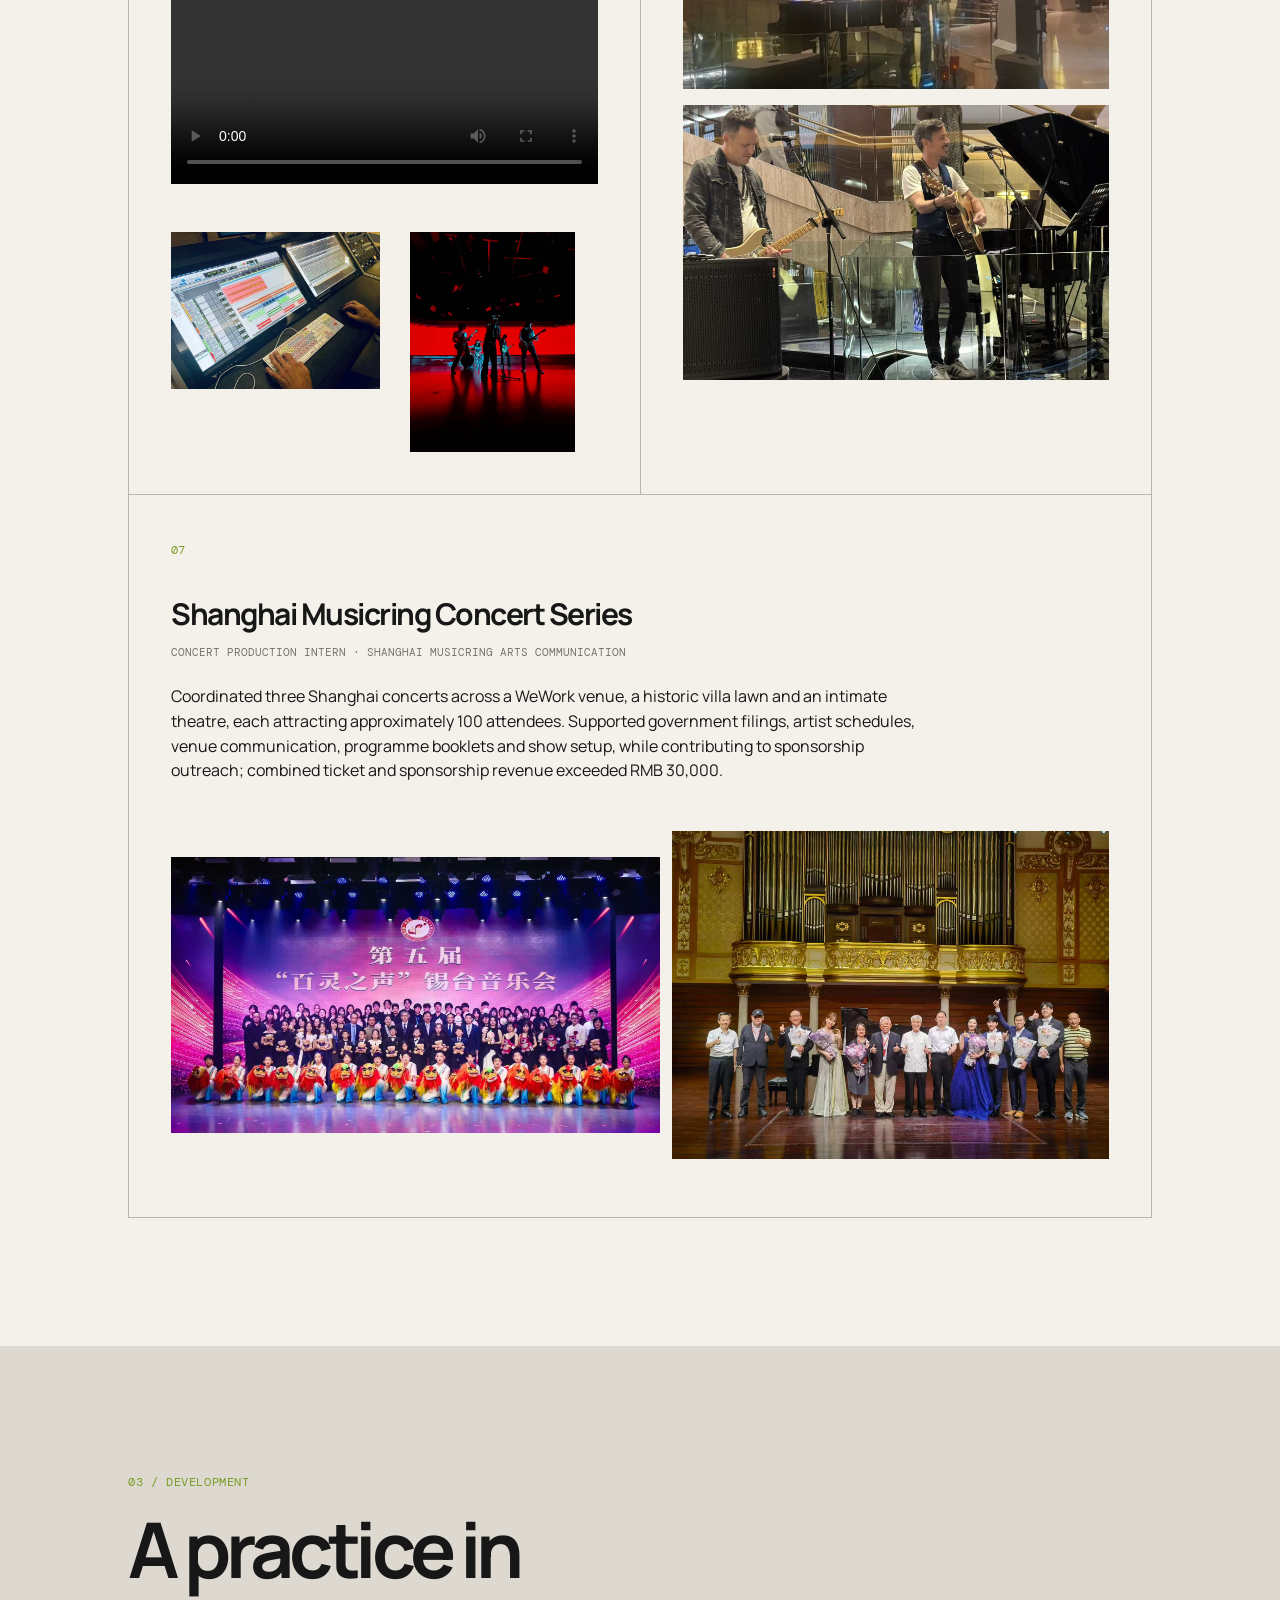
==== commit 47a3f21a: "Correct Qingzhou scale and refine portfolio copy" ====
--- a/index.html
+++ b/index.html
@@ -1,21 +1,301 @@
 <!doctype html>
 <html lang="en">
-<head><meta charset="utf-8"><meta name="viewport" content="width=device-width,initial-scale=1"><title>Haoran Wang — Music Management Portfolio</title><link rel="stylesheet" href="style.css"><link rel="stylesheet" href="case-details.css"><link rel="stylesheet" href="order-fix.css?v=1"></head>
+<head>
+<meta charset="utf-8">
+<meta name="viewport" content="width=device-width,initial-scale=1">
+<title>Haoran Wang — Music Management Portfolio</title>
+<link rel="stylesheet" href="style.css">
+<link rel="stylesheet" href="case-details.css">
+<link rel="stylesheet" href="order-fix.css?v=1">
+</head>
 <body>
-<header><a class="brand" href="#top">HW<span>/</span></a><nav><a href="#work">Selected work</a><a href="#practice">Supporting practice</a><a href="#about">About</a><a href="#contact">Contact</a></nav><button class="menu">Menu</button></header>
+<header>
+<a class="brand" href="#top">HW<span>/</span>
+</a>
+<nav>
+<a href="#work">Selected work</a>
+<a href="#practice">Supporting practice</a>
+<a href="#about">About</a>
+<a href="#contact">Contact</a>
+</nav>
+<button class="menu">Menu</button>
+</header>
 <main id="top">
-<section class="hero"><p class="eyebrow">Music management · live products · cultural programming</p><h1>Designing live music<br><em>as a product.</em></h1><p class="intro">I am Haoran Wang, an International Business student developing a practice in artist liaison, festival operations and cultural programming. I treat a live project as a product: researched, designed, coordinated, delivered and reviewed.</p><a class="arrow" href="#work">Explore the work system ↓</a></section>
-<section class="statement"><p>My work connects <strong>creative concept, artist value, audience demand, venue conditions and partner objectives</strong> — turning a live idea into a deliverable cultural product.</p></section>
-<section class="product-method"><div><p class="eyebrow">The working model</p><h2>From brief<br><em>to live outcome.</em></h2></div><div class="product-method-copy"><p>A successful live project is more than a performance. It is a designed system with a clear proposition, a coherent programme, an audience route, partner value and an operating plan.</p><div class="method-steps"><span><b>01</b>Discover<br><small>market · audience · artist</small></span><span><b>02</b>Design<br><small>concept · lineup · partners</small></span><span><b>03</b>Deliver<br><small>venue · people · timing · risk</small></span><span><b>04</b>Review<br><small>outcome · learning · next version</small></span></div></div></section>
-<section id="work" class="work"><div class="section-head"><p class="eyebrow">01 / Product case studies</p><p class="muted">Three live projects · concept to delivery</p></div>
-<article class="project project-primary"><div class="project-image qingzhou-image"><span>QINGZHOU<br>2023</span></div><div class="project-copy"><p class="eyebrow">01 — Full product cycle</p><h2>Qingzhou Music Festival<br><em>2023</em></h2><p>A student-led live music festival developed by a small university team from concept, lineup and partner planning through to venue, safety and show-day delivery.</p><div class="meta"><span>Scale<br><b>3 live acts · 2,000+ audience</b></span><span>Focus<br><b>Product design · Delivery</b></span></div><a class="text-link" href="#qingzhou">View primary case ↗</a></div></article>
-<article class="project reverse"><div class="project-image image-two"><span>MONTREUX<br>MUSIC<br>CARNIVAL</span></div><div class="project-copy"><p class="eyebrow">02 — Live experience</p><h2>Montreux<br><em>Music Carnival</em></h2><p>Coordinating artists and the performance environment while protecting the rhythm of the audience experience.</p><div class="meta"><span>Role<br><b>Artist Liaison / Band Manager</b></span><span>Focus<br><b>Communication · Delivery</b></span></div><a class="text-link" href="#carnival">View case study ↗</a></div></article>
-<article class="project"><div class="project-image image-one"><span>MJFC<br>2025</span></div><div class="project-copy"><p class="eyebrow">03 — Festival operations</p><h2>Montreux Jazz Festival China<br><em>2025</em></h2><p>Artist liaison and on-site coordination within a major international jazz festival project in China.</p><div class="meta"><span>Audience<br><b>3,000+</b></span><span>Focus<br><b>Artist · Stage · Operations</b></span></div><a class="text-link" href="#mjfc">View case study ↗</a></div></article>
+<section class="hero">
+<p class="eyebrow">Music management · live products · cultural programming</p>
+<h1>Designing live music<br>
+<em>as a product.</em>
+</h1>
+<p class="intro">I am Haoran Wang, an International Business student working across artist liaison, concert production and festival operations. My projects range from a student-led festival to Shanghai concert series and Montreux events, connecting creative decisions with the practical work that gets artists on stage.</p>
+<a class="arrow" href="#work">Explore the work system ↓</a>
+</section>
+<section class="statement">
+<p>I focus on the decisions that keep a live project moving: <strong>choosing the right artists, aligning venues and partners, coordinating schedules and technical needs, and creating the conditions for performers to focus on the music.</strong></p>
+</section>
+<section class="product-method">
+<div>
+<p class="eyebrow">The working model</p>
+<h2>From brief<br>
+<em>to live outcome.</em>
+</h2>
+</div>
+<div class="product-method-copy">
+<p>A live project works only when its artistic idea, audience, budget and operating plan support one another. A change in venue or schedule can affect the artist, technical setup, printed materials, partners and audience experience.</p>
+<div class="method-steps">
+<span>
+<b>01</b>Discover<br>
+<small>market · audience · artist</small>
+</span>
+<span>
+<b>02</b>Design<br>
+<small>concept · lineup · partners</small>
+</span>
+<span>
+<b>03</b>Deliver<br>
+<small>venue · people · timing · risk</small>
+</span>
+<span>
+<b>04</b>Review<br>
+<small>outcome · learning · next version</small>
+</span>
+</div>
+</div>
+</section>
+<section id="work" class="work">
+<div class="section-head">
+<p class="eyebrow">01 / Product case studies</p>
+<p class="muted">Three live projects · concept to delivery</p>
+</div>
+<article class="project project-primary">
+<div class="project-image qingzhou-image">
+<span>QINGZHOU<br>2023</span>
+</div>
+<div class="project-copy">
+<p class="eyebrow">01 — Full product cycle</p>
+<h2>Qingzhou Music Festival<br>
+<em>2023</em>
+</h2>
+<p>A student-led festival built by a small university team, connecting artist coordination, venue planning, promotion, safety and show-day operations for an audience of more than 3,000.</p>
+<div class="meta">
+<span>Scale<br>
+<b>3 live acts · 3,000+ audience</b>
+</span>
+<span>Focus<br>
+<b>Co-organising · Artist liaison · Operations</b>
+</span>
+</div>
+<a class="text-link" href="#qingzhou">View primary case ↗</a>
+</div>
+</article>
+<article class="project reverse">
+<div class="project-image image-two">
+<span>MONTREUX<br>MUSIC<br>CARNIVAL</span>
+</div>
+<div class="project-copy">
+<p class="eyebrow">02 — Live experience</p>
+<h2>Montreux<br>
+<em>Music Carnival</em>
+</h2>
+<p>Coordinating artists and the performance environment while protecting the rhythm of the audience experience.</p>
+<div class="meta">
+<span>Role<br>
+<b>Artist Liaison / Band Manager</b>
+</span>
+<span>Focus<br>
+<b>Communication · Delivery</b>
+</span>
+</div>
+<a class="text-link" href="#carnival">View case study ↗</a>
+</div>
+</article>
+<article class="project">
+<div class="project-image image-one">
+<span>MJFC<br>2025</span>
+</div>
+<div class="project-copy">
+<p class="eyebrow">03 — Festival operations</p>
+<h2>Montreux Jazz Festival China<br>
+<em>2025</em>
+</h2>
+<p>Artist liaison and on-site coordination within a major international jazz festival project in China.</p>
+<div class="meta">
+<span>Audience<br>
+<b>3,000+</b>
+</span>
+<span>Focus<br>
+<b>Artist · Stage · Operations</b>
+</span>
+</div>
+<a class="text-link" href="#mjfc">View case study ↗</a>
+</div>
+</article>
 </section>
 
 
 
-<section id="qingzhou" class="case qingzhou-page"><p class="eyebrow">Case study 01 · Full product cycle</p><h2>Qingzhou Music Festival<br><em>踏音希生，让渡音命</em></h2><p class="qingzhou-lead">A student-led live music festival developed and delivered by a small university team at Xi’an Jiaotong-Liverpool University.</p><div class="case-grid"><div><p class="label">01 / Product proposition</p><p>Defined a campus-scale live music experience around open-air performance, student participation and cross-community connection, with a clear audience proposition and three-act programme.</p></div><div><p class="label">02 / Product design</p><p>Translated the idea into artist research, lineup development, partner and sponsorship planning, publicity routes, ticketing, venue zoning, staffing and audience movement.</p></div><div><p class="label">03 / Product delivery</p><p>Coordinated artist liaison and on-site arrangements while participating across the wider operating system: stage, volunteers, security, schedules, materials and show-day control.</p></div></div><div class="qingzhou-stats"><span><b>3</b> live acts</span><span><b>2,000+</b> actual audience</span><span><b>45+</b> safety and event personnel planned</span><span><b>1</b> student organising team</span></div><div class="evidence">Working evidence: festival proposal · artist and band profiles · sponsorship and partner plans · master timeline · division of responsibilities · budget framework · venue map · safety and emergency plan · promotional materials</div></section><section id="carnival" class="case dark"><p class="eyebrow">Case study 02</p><h2>Holding the energy:<br><em>Montreux Music Carnival</em></h2><div class="case-grid"><div><p class="label">Context</p><p>A live event setting where music, movement and audience atmosphere meet.</p></div><div><p class="label">My practice</p><p>Artist-facing communication and event execution, with attention to timing, coordination and the transition from preparation to performance.</p></div><div><p class="label">Reflection</p><p>I am interested in the invisible architecture that allows artists to perform at their best.</p></div></div><div class="evidence">Working evidence: venue and stage photography · artist liaison · programme coordination · live delivery</div></section><section id="mjfc" class="case"><p class="eyebrow">Case study 03 · Festival operations</p><h2>Montreux Jazz Festival China<br><em>2025</em></h2><div class="case-grid"><div><p class="label">Artist liaison</p><p>Coordinated artist requirements, itineraries, call times and soundchecks across venue and production teams.</p></div><div><p class="label">Live delivery</p><p>Supported backstage handovers and on-site coordination from preparation through performance.</p></div><div><p class="label">Evidence</p><p>Selected festival photography and working experience across artist, stage and operations interfaces.</p></div></div><figure class="mjfc-team-photo"><img src="assets/mjfc-team.jpg" alt="Haoran Wang with the Montreux Jazz Festival China team"></figure><div class="data-strip"><span><b>3,000+</b> audience</span><span><b>All</b> participating artists supported</span></div></section><section id="practice" class="support"><div class="section-head"><p class="eyebrow">02 / Supporting practice</p><p class="muted">Selected experiences beyond the headline projects</p></div><div class="support-grid"><article><span class="num">01</span><h3>SS Music Studio</h3><p class="role">President · Xi’an Jiaotong-Liverpool University</p><p>Planned and delivered live performances, coordinating venues, schedules, bands and show-day operations. Events attracted up to 300 attendees and the studio received the provincial “Revitalized Sound Award”.</p></article><article><span class="num">02</span><h3>Media &amp; programme making</h3><p class="role">Suzhou Radio and Television Station</p><p>Supported radio recordings and online interview videos, developing an understanding of presentation, audience attention and live-to-media communication.</p></article><article><span class="num">03</span><h3>Festival community</h3><p class="role">Qingzhou Music Festival · Montreux Band Showcase</p><p>Contributed to festival organising and showcase coordination, extending my experience from artist support to the wider network of teams, audiences and cultural partners.</p></article><article><span class="num">04</span><h3>Music beyond the stage</h3><p class="role">University anthem · Municipal performances</p><p>Contributed to rehearsals, content production and on-site presentation for institutional and public events.</p></article></div></section>
-<section class="timeline"><p class="eyebrow">03 / Development</p><h2>A practice in<br><em>progress.</em></h2><div class="timeline-row"><span>2023—2027</span><strong>International Business with a Language</strong><p>Commercial, communication and cross-cultural foundations.</p></div><div class="timeline-row"><span>2023—2025</span><strong>Independent and professional event-making</strong><p>Qingzhou Music Festival, Montreux Jazz Festival China and live performance projects.</p></div><div class="timeline-row"><span>Next</span><strong>Artist representation &amp; live entertainment</strong><p>Developing toward booking and artist management.</p></div></section>
-<section id="about" class="about"><p class="eyebrow">04 / About</p><h2>Business thinking.<br><em>Music feeling.</em></h2><p class="big-copy">Studying International Business at Xi’an Jiaotong-Liverpool University, I am developing a career in music management and live entertainment.</p><div class="skills"><span>Artist liaison</span><span>Live event operations</span><span>Programming research</span><span>Cultural partnerships</span></div></section>
-<section id="contact" class="contact"><p class="eyebrow">05 / Contact</p><h2>Let’s make<br><em>something live.</em></h2><a class="email" href="mailto:Haoran.Wang23@student.xjtlu.edu.cn">Haoran.Wang23@student.xjtlu.edu.cn ↗</a><p class="muted">Suzhou, China · 2027FALL applicant</p></section></main><footer><span>© Haoran Wang 2026</span><span>Music management portfolio</span></footer><script src="case-details.js"></script></body></html>
+<section id="qingzhou" class="case qingzhou-page">
+<p class="eyebrow">Case study 01 · Full product cycle</p>
+<h2>Qingzhou Music Festival<br>
+<em>踏音希生，让渡音命</em>
+</h2>
+<p class="qingzhou-lead">A student-led festival co-organised by a small university team at Xi’an Jiaotong-Liverpool University and delivered for an audience of more than 3,000.</p>
+<div class="case-grid">
+<div>
+<p class="label">01 / Audience proposition</p>
+<p>Shaped an open-air campus festival around student participation and cross-community connection, with a three-act programme designed to bring different music audiences into one shared event.</p>
+</div>
+<div>
+<p class="label">02 / Planning system</p>
+<p>Connected artist and band profiles with promotion, sponsorship, ticket registration, venue zoning, staffing and audience movement so that creative choices remained workable.</p>
+</div>
+<div>
+<p class="label">03 / Show-day system</p>
+<p>Aligned artist requirements, soundchecks and backstage arrangements with volunteers, security, audience flow and contingency response. Each operational decision affected the conditions in which performers could focus on the music.</p>
+</div>
+</div>
+<div class="qingzhou-stats">
+<span>
+<b>3</b> live acts</span>
+<span>
+<b>3,000+</b> actual audience</span>
+<span>
+<b>45+</b> safety and event personnel planned</span>
+<span>
+<b>1</b> student organising team</span>
+</div>
+<div class="evidence">Working evidence: festival proposal · artist and band profiles · sponsorship and partner plans · master timeline · division of responsibilities · budget framework · venue map · safety and emergency plan · promotional materials</div>
+</section>
+<section id="carnival" class="case dark">
+<p class="eyebrow">Case study 02</p>
+<h2>Holding the energy:<br>
+<em>Montreux Music Carnival</em>
+</h2>
+<div class="case-grid">
+<div>
+<p class="label">Context</p>
+<p>A 2,000+ attendee carnival delivered by the company team, combining an international lineup with a complex live environment and multiple artist movements.</p>
+</div>
+<div>
+<p class="label">My practice</p>
+<p>Managed communication with all participating artists, aligning schedules, technical requirements and venue readiness from arrival and soundcheck through performance.</p>
+</div>
+<div>
+<p class="label">Operating principle</p>
+<p>Artist support depended on details staying connected: a timing change could alter transport, backstage readiness, technical handovers and the next stage movement.</p>
+</div>
+</div>
+<div class="evidence">Working evidence: venue and stage photography · artist liaison · programme coordination · live delivery</div>
+</section>
+<section id="mjfc" class="case">
+<p class="eyebrow">Case study 03 · Festival operations</p>
+<h2>Montreux Jazz Festival China<br>
+<em>2025</em>
+</h2>
+<div class="case-grid">
+<div>
+<p class="label">Artist liaison</p>
+<p>Coordinated artist requirements, itineraries, call times and soundchecks across venue and production teams.</p>
+</div>
+<div>
+<p class="label">Live delivery</p>
+<p>Supported backstage handovers and on-site coordination from preparation through performance.</p>
+</div>
+<div>
+<p class="label">Team delivery</p>
+<p>Worked within the company team on its flagship festival, connecting artist-facing communication with venue, stage and production workflows rather than treating each task in isolation.</p>
+</div>
+</div>
+<figure class="mjfc-team-photo">
+<img src="assets/mjfc-team.jpg" alt="Haoran Wang with the Montreux Jazz Festival China team">
+</figure>
+<div class="data-strip">
+<span>
+<b>3,000+</b> audience</span>
+<span>
+<b>All</b> participating artists supported</span>
+</div>
+</section>
+<section id="practice" class="support">
+<div class="section-head">
+<p class="eyebrow">02 / Supporting practice</p>
+<p class="muted">Selected experiences beyond the headline projects</p>
+</div>
+<div class="support-grid">
+<article>
+<span class="num">01</span>
+<h3>SS Music Studio</h3>
+<p class="role">President · Xi’an Jiaotong-Liverpool University</p>
+<p>Planned and delivered live performances, coordinating venues, schedules, bands and show-day operations. Events attracted up to 300 attendees and the studio received the provincial “Revitalized Sound Award”.</p>
+</article>
+<article>
+<span class="num">02</span>
+<h3>Media &amp; programme making</h3>
+<p class="role">Suzhou Radio and Television Station</p>
+<p>Supported radio recordings and online interview videos, developing an understanding of presentation, audience attention and live-to-media communication.</p>
+</article>
+<article>
+<span class="num">03</span>
+<h3>Festival community</h3>
+<p class="role">Qingzhou Music Festival · Montreux Band Showcase</p>
+<p>Contributed to festival organising and showcase coordination, extending my experience from artist support to the wider network of teams, audiences and cultural partners.</p>
+</article>
+<article>
+<span class="num">04</span>
+<h3>Music beyond the stage</h3>
+<p class="role">University anthem · Municipal performances</p>
+<p>Contributed to rehearsals, content production and on-site presentation for institutional and public events.</p>
+</article>
+</div>
+</section>
+<section class="timeline">
+<p class="eyebrow">03 / Development</p>
+<h2>A practice in<br>
+<em>progress.</em>
+</h2>
+<div class="timeline-row">
+<span>2023—2027</span>
+<strong>International Business with a Language</strong>
+<p>Commercial, communication and cross-cultural foundations.</p>
+</div>
+<div class="timeline-row">
+<span>2023—2025</span>
+<strong>Independent and professional event-making</strong>
+<p>Qingzhou Music Festival, Montreux Jazz Festival China and live performance projects.</p>
+</div>
+<div class="timeline-row">
+<span>Next</span>
+<strong>Artist representation &amp; live entertainment</strong>
+<p>Developing toward booking and artist management.</p>
+</div>
+</section>
+<section id="about" class="about">
+<p class="eyebrow">04 / About</p>
+<h2>Business thinking.<br>
+<em>Music feeling.</em>
+</h2>
+<p class="big-copy">Studying International Business at Xi’an Jiaotong-Liverpool University, I am building toward artist services, tour coordination and international live-event operations—helping artists find the right stages, partners and audiences across markets.</p>
+<div class="skills">
+<span>Artist liaison</span>
+<span>Live event operations</span>
+<span>Programming research</span>
+<span>Cultural partnerships</span>
+</div>
+</section>
+<section id="contact" class="contact">
+<p class="eyebrow">05 / Contact</p>
+<h2>Let’s make<br>
+<em>something live.</em>
+</h2>
+<a class="email" href="mailto:Haoran.Wang23@student.xjtlu.edu.cn">Haoran.Wang23@student.xjtlu.edu.cn ↗</a>
+<p class="muted">Suzhou, China · 2027FALL applicant</p>
+</section>
+</main>
+<footer>
+<span>© Haoran Wang 2026</span>
+<span>Music management portfolio</span>
+</footer>
+<script src="case-details.js">
+</script>
+</body>
+</html>
+
--- a/case-details.css
+++ b/case-details.css
@@ -8,5 +8,13 @@
 .mv-video{display:block;width:100%;max-height:520px;margin-top:24px;background:#111;object-fit:contain}
 .interview-gallery{display:grid;grid-template-columns:1fr;gap:16px;margin-top:24px}
 .secondary-case .interview-gallery img{display:block;width:100%;height:auto!important;max-height:none!important;object-fit:contain!important;margin:0;background:transparent}
-.mjfc-team-photo{margin:6vw 0 0;overflow:hidden;background:#d8d3ca}
-.mjfc-team-photo img{display:block;width:100%;height:auto;max-height:680px;object-fit:contain}
+.mjfc-gallery{display:grid;grid-template-columns:1.45fr 1fr;gap:16px;margin:6vw 0 0;align-items:stretch}
+.mjfc-gallery figure{margin:0;overflow:hidden;background:#d8d3ca;min-height:0}
+.mjfc-gallery img{display:block;width:100%;height:100%;object-fit:cover}
+.mjfc-performance-photo img,.mjfc-team-photo img{object-position:center}
+@media(max-width:700px){.mjfc-gallery{grid-template-columns:1fr}.mjfc-gallery img{height:auto;object-fit:contain}}
+.support-grid .musicring-case{grid-column:1/-1}
+.support-grid .musicring-case>p:not(.role){max-width:760px}
+.musicring-gallery{display:grid;grid-template-columns:1.12fr 1fr;gap:12px;margin-top:32px}
+.secondary-case .musicring-gallery img{display:block;width:100%;height:360px!important;max-height:none!important;object-fit:cover;margin:0}
+@media(max-width:700px){.support-grid .musicring-case{grid-column:auto}.musicring-gallery{grid-template-columns:1fr}.secondary-case .musicring-gallery img{height:auto!important;object-fit:contain}}
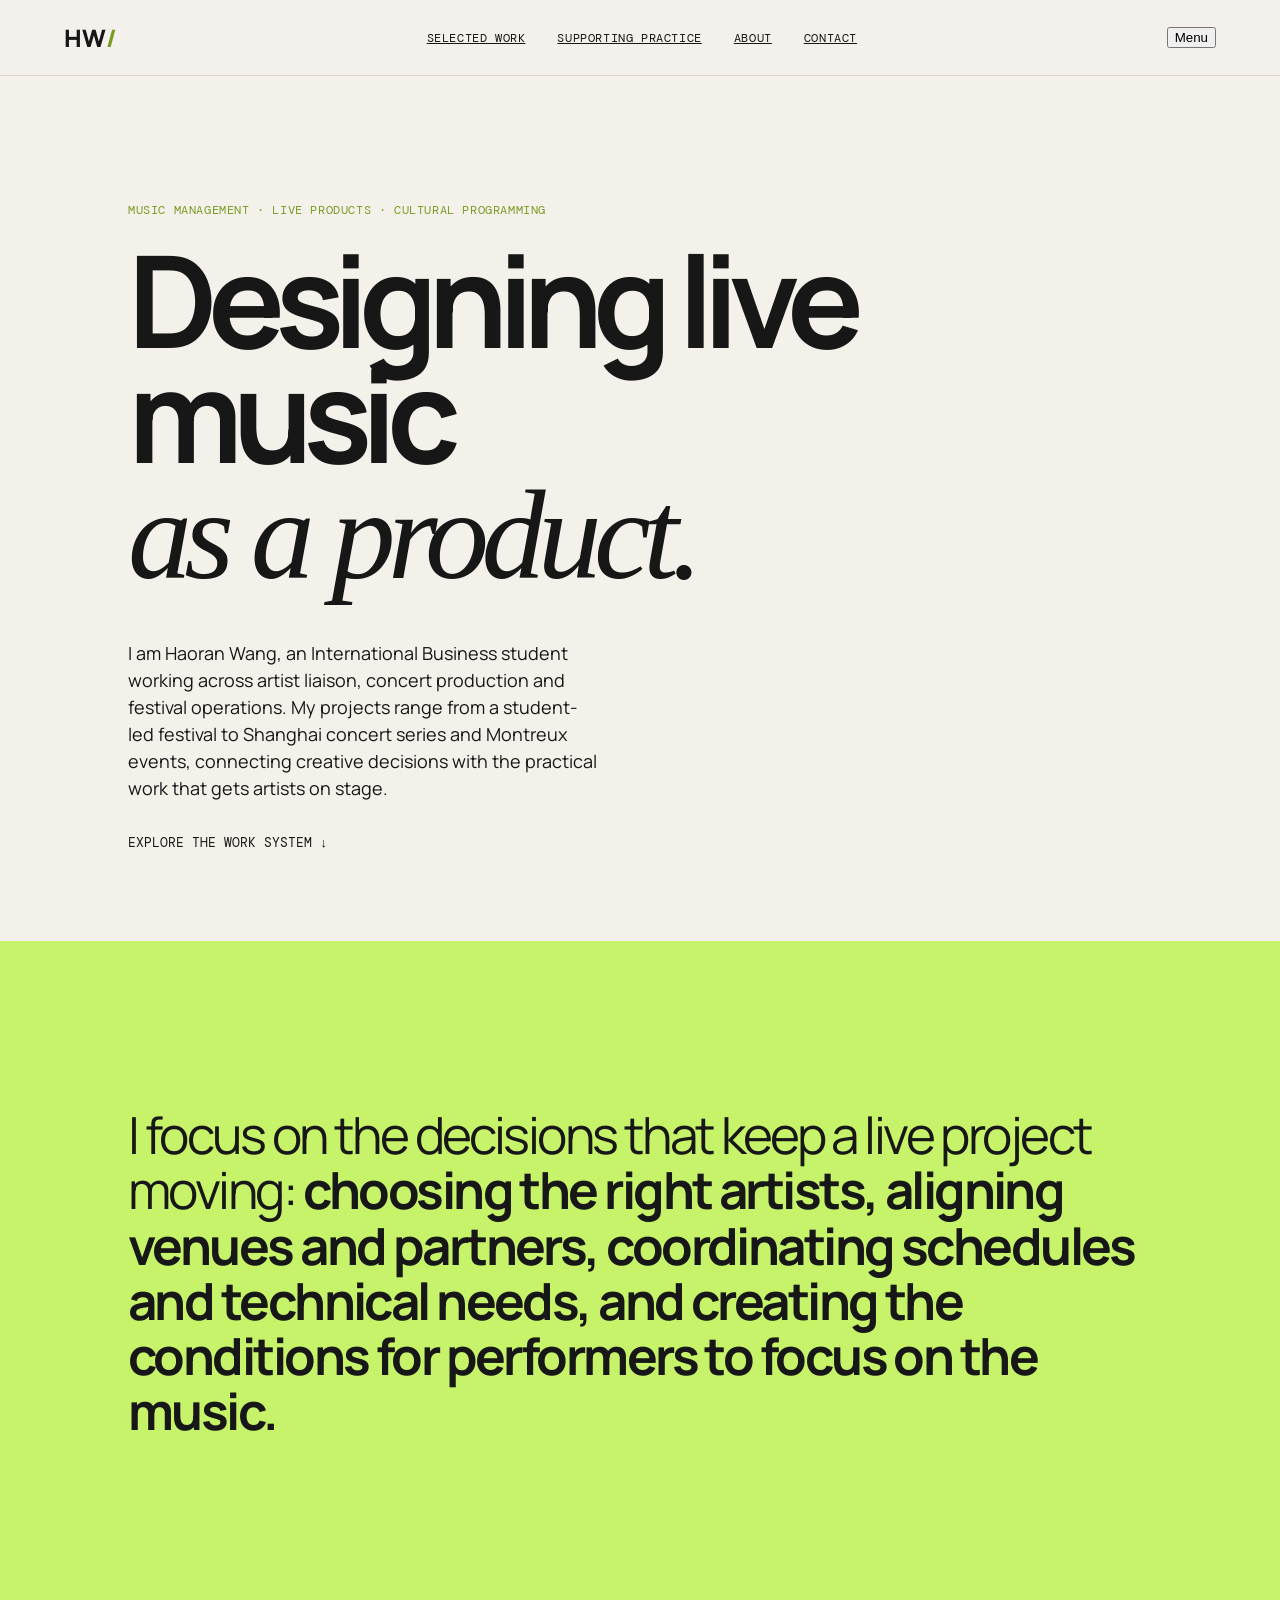
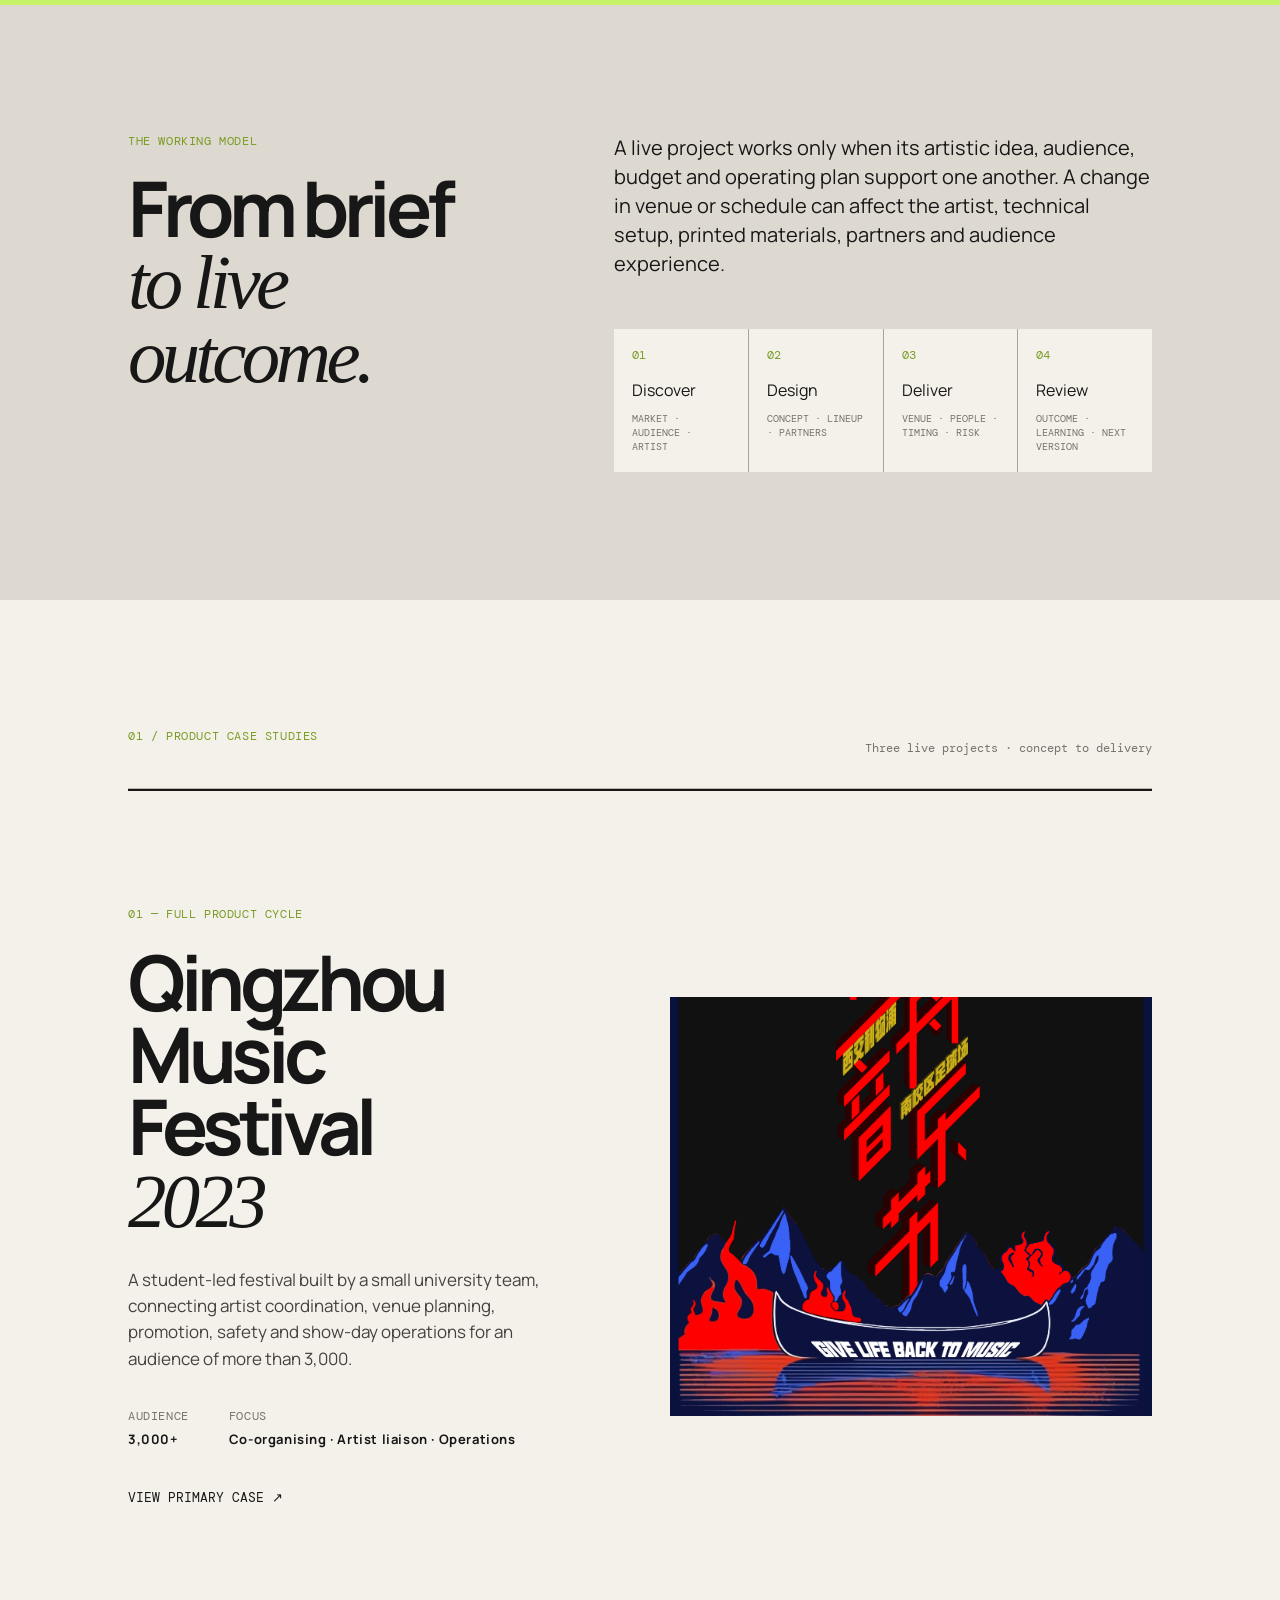
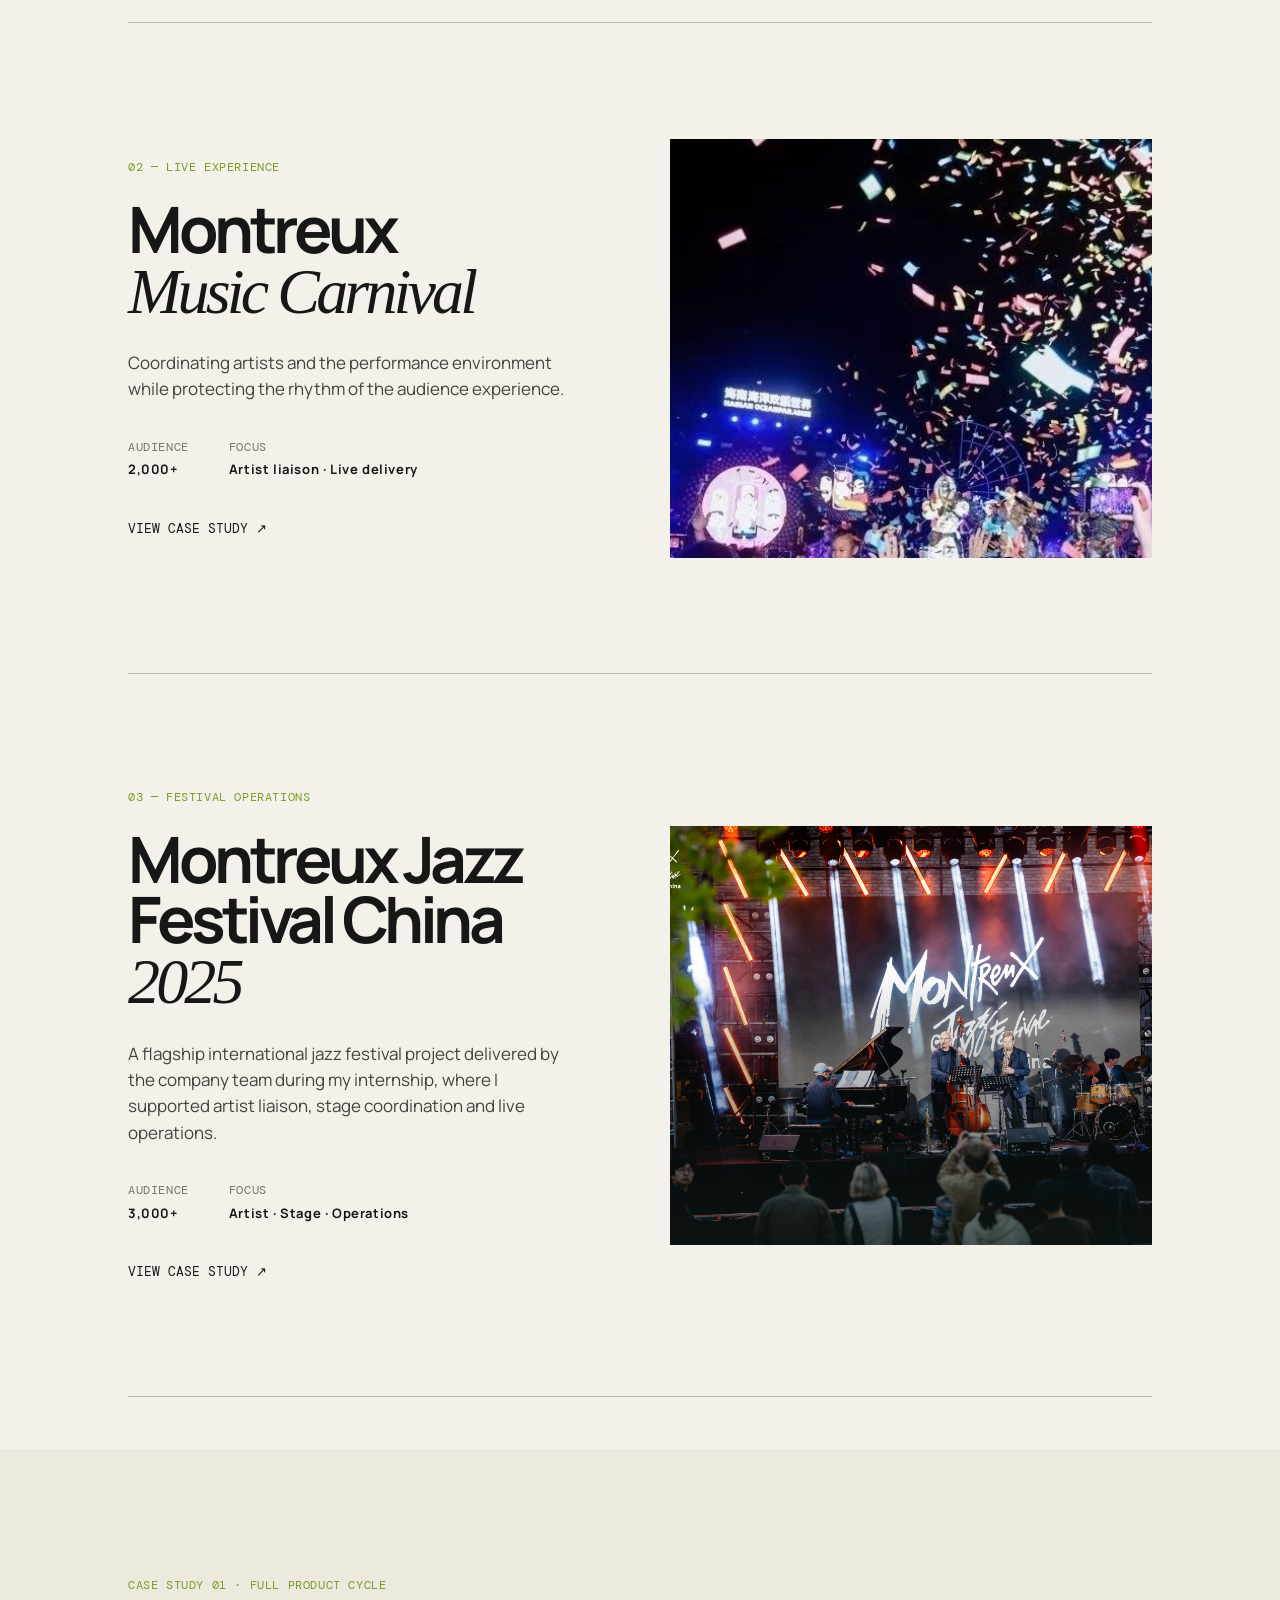
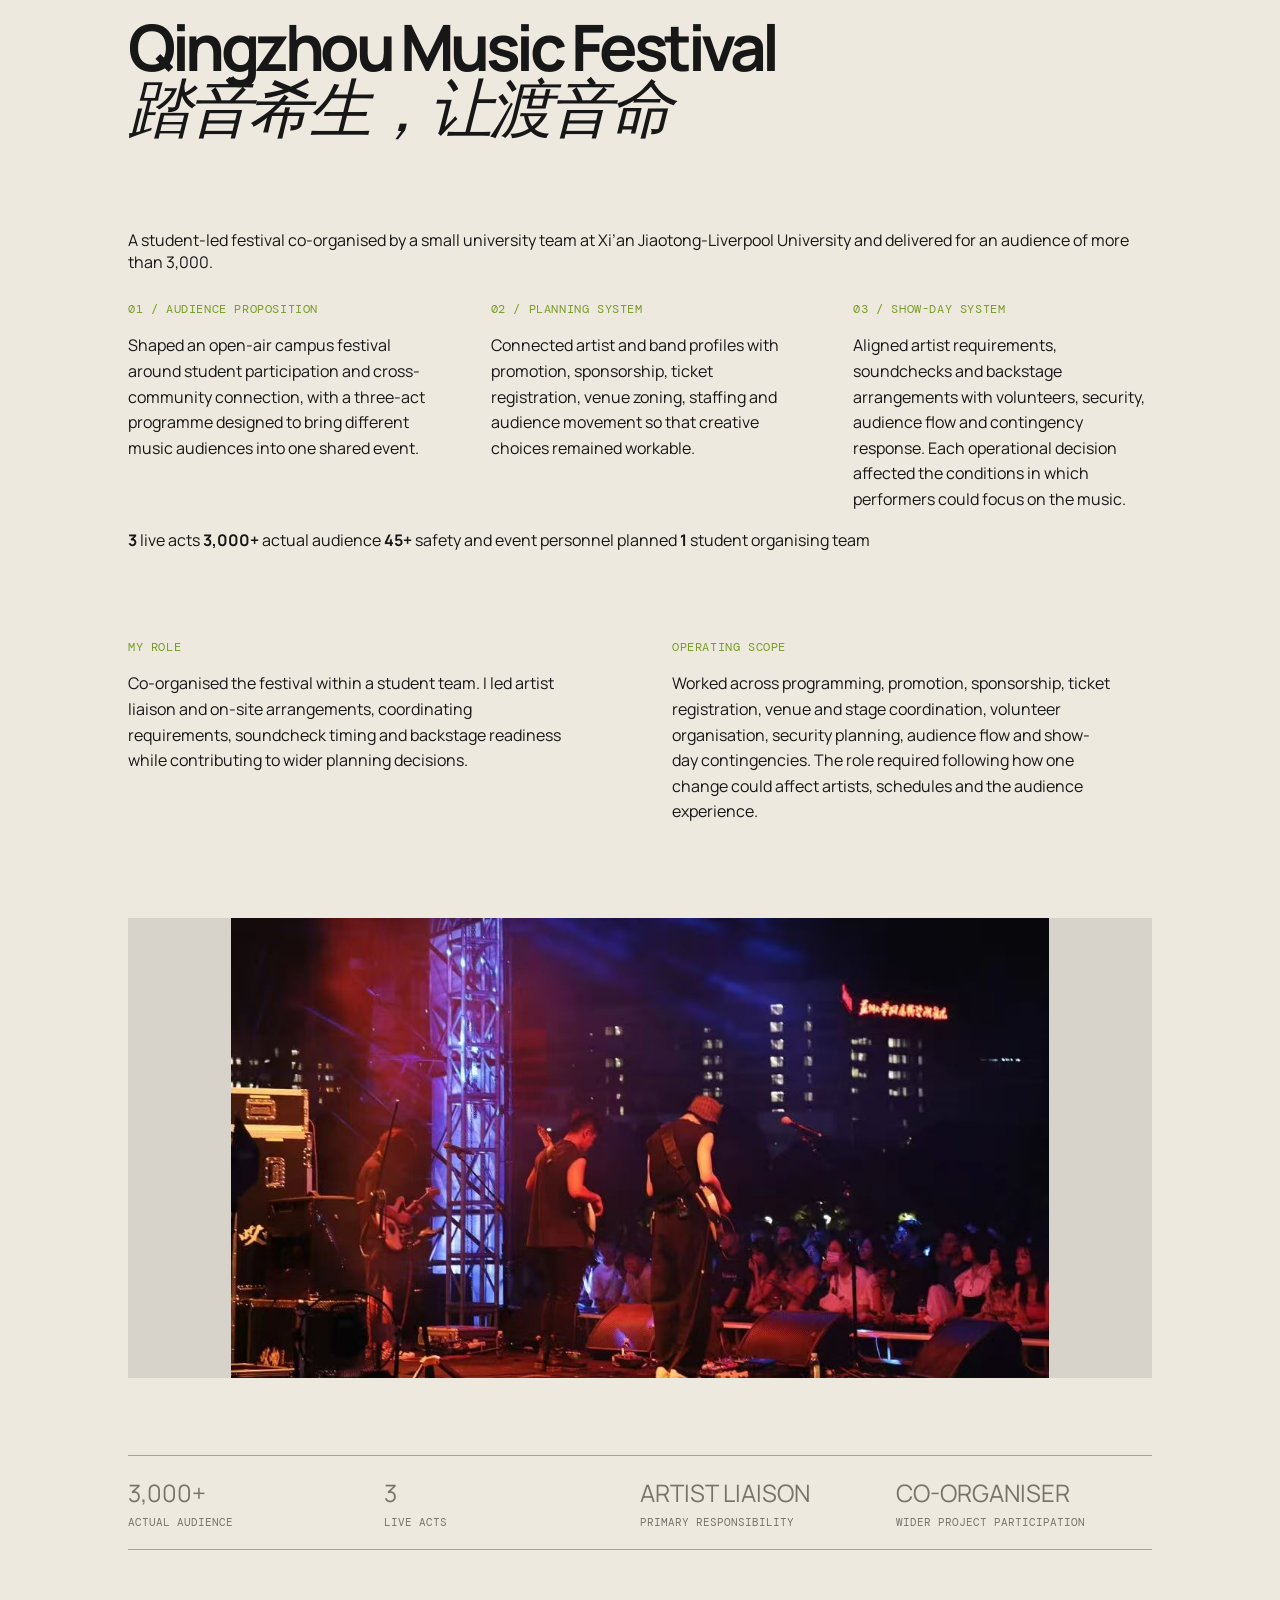
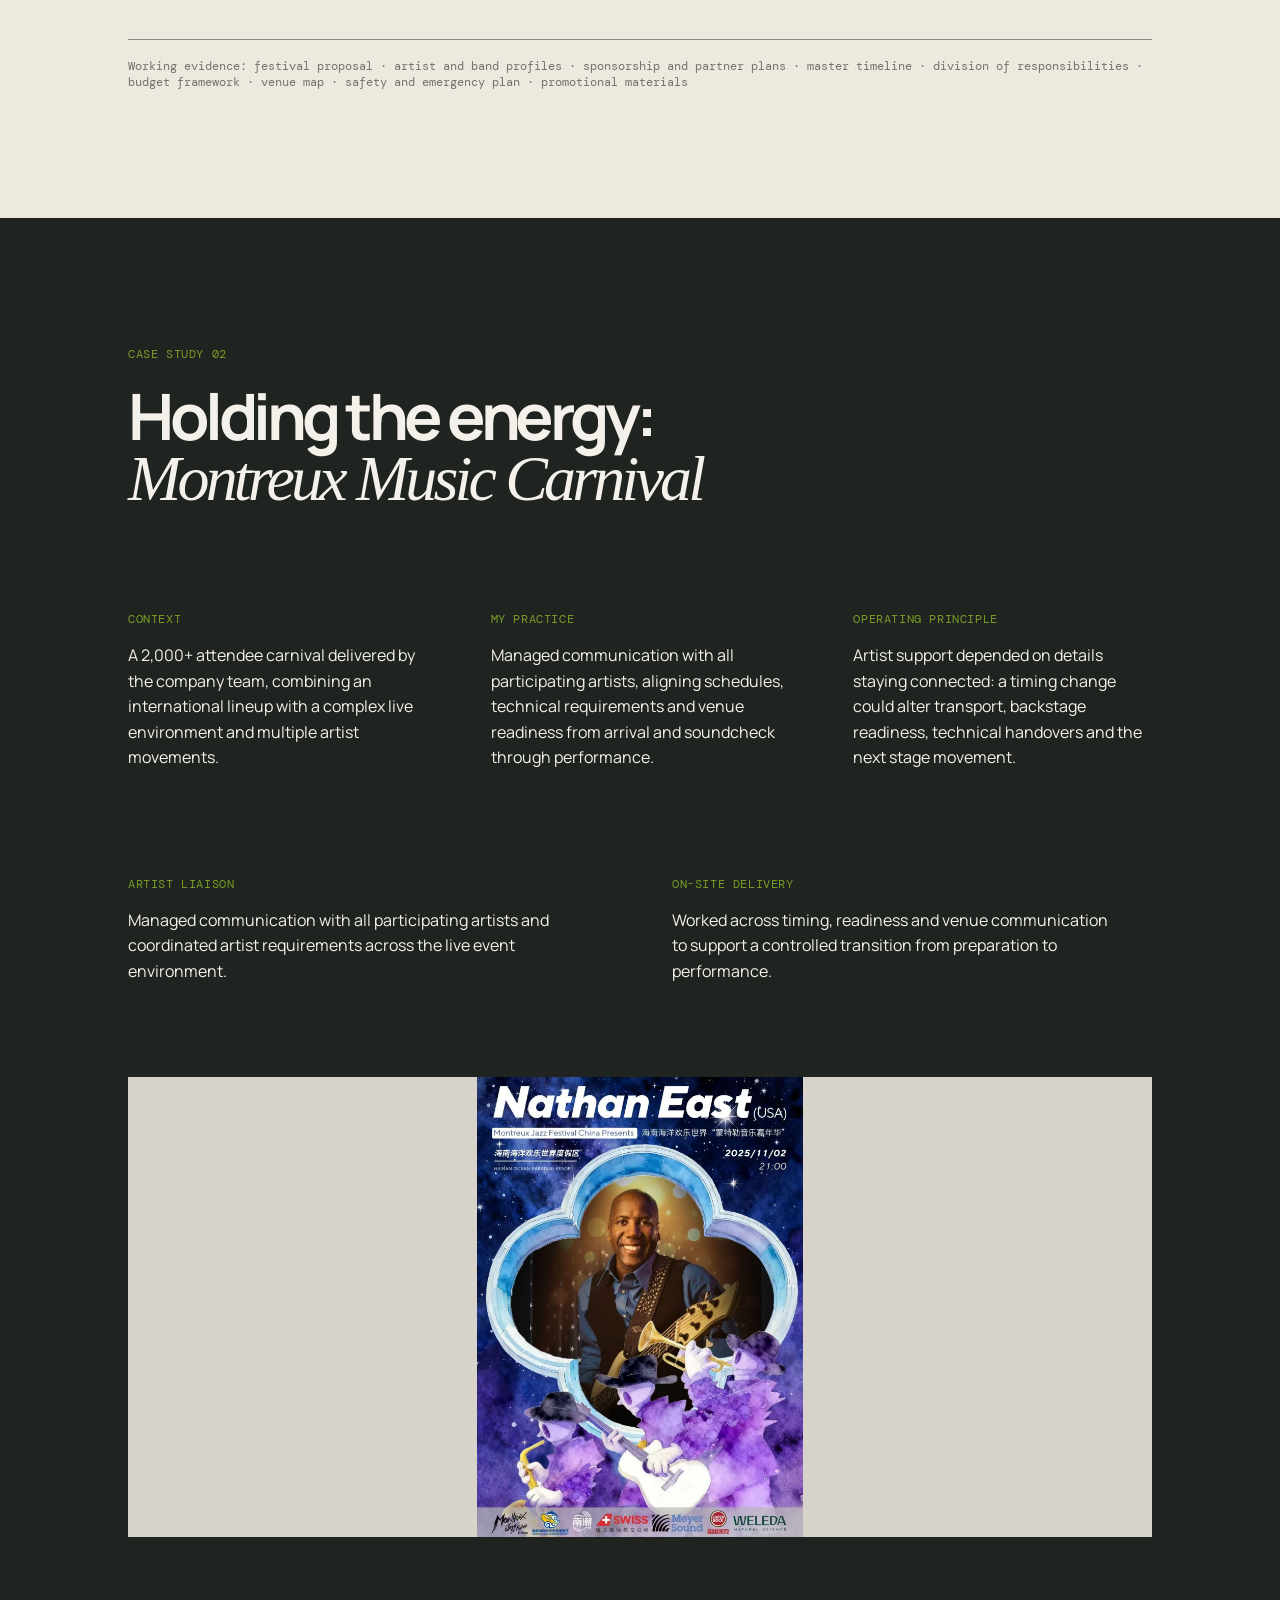
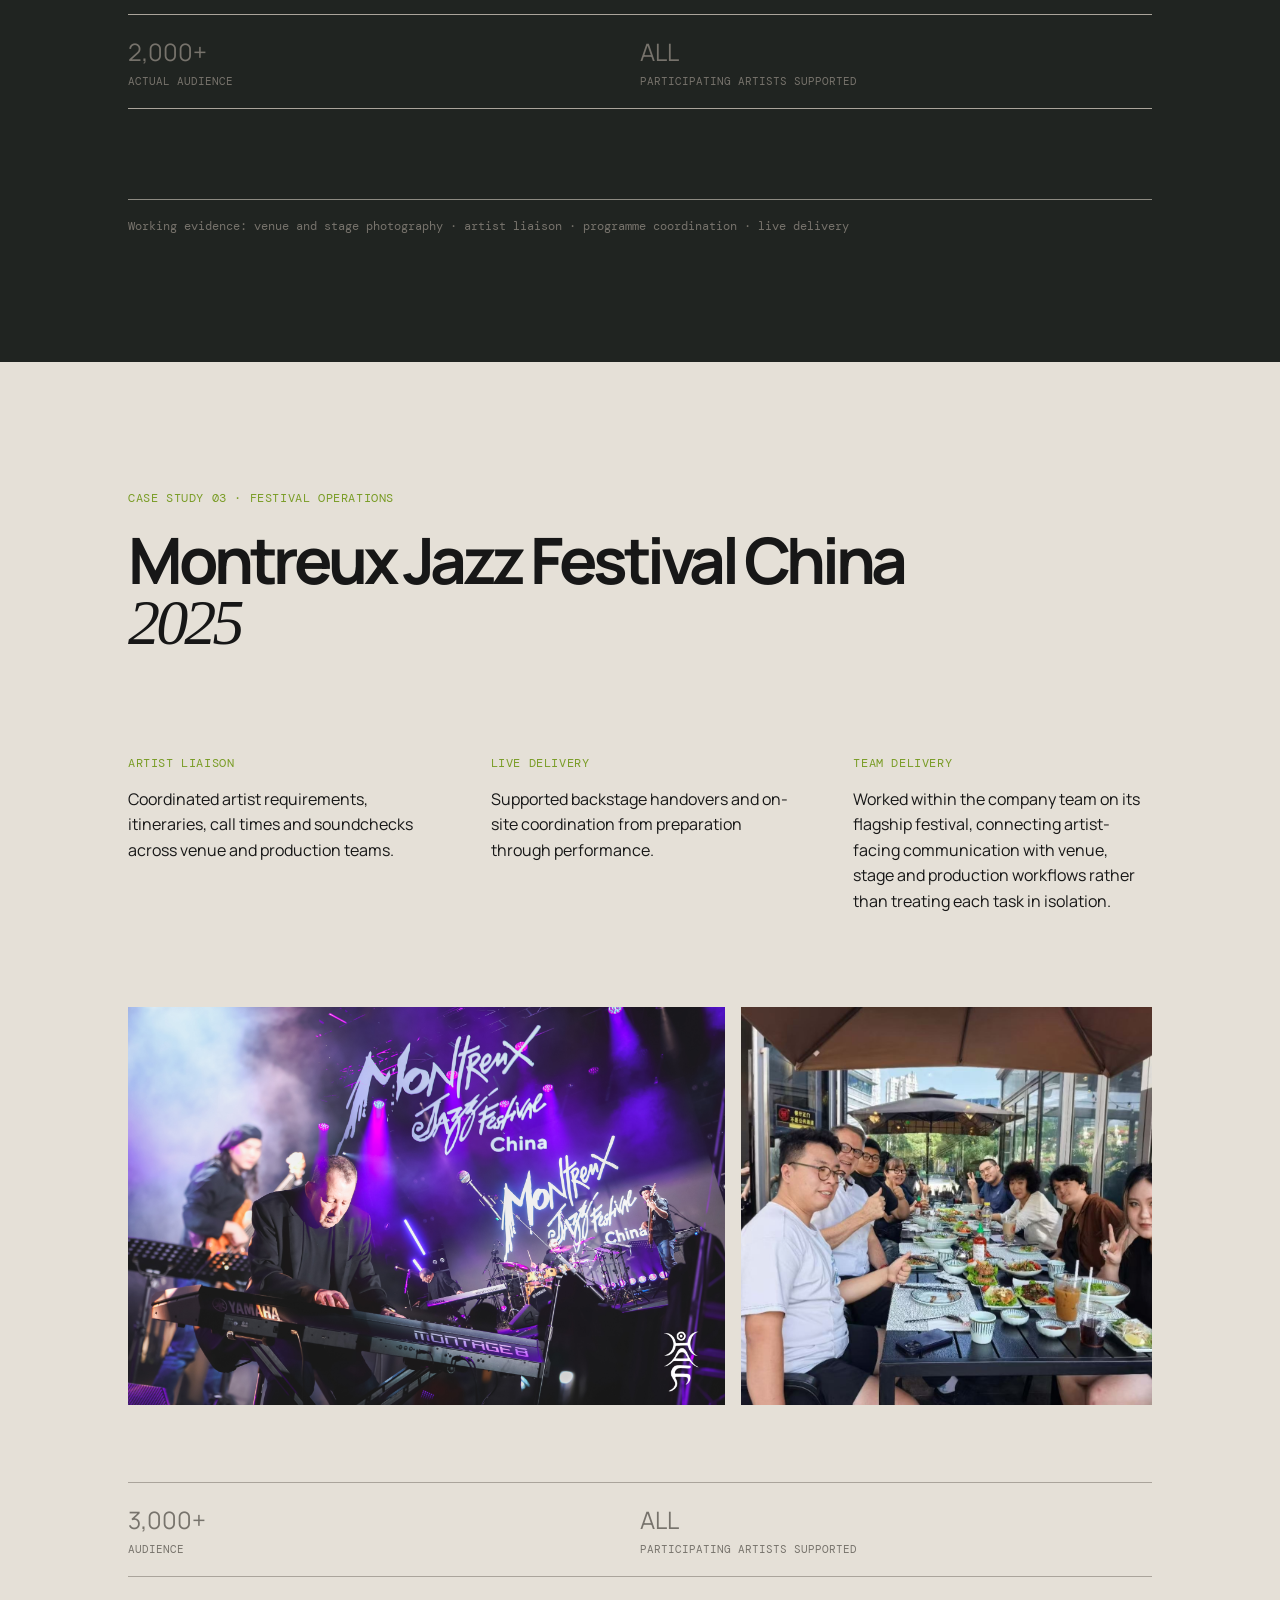
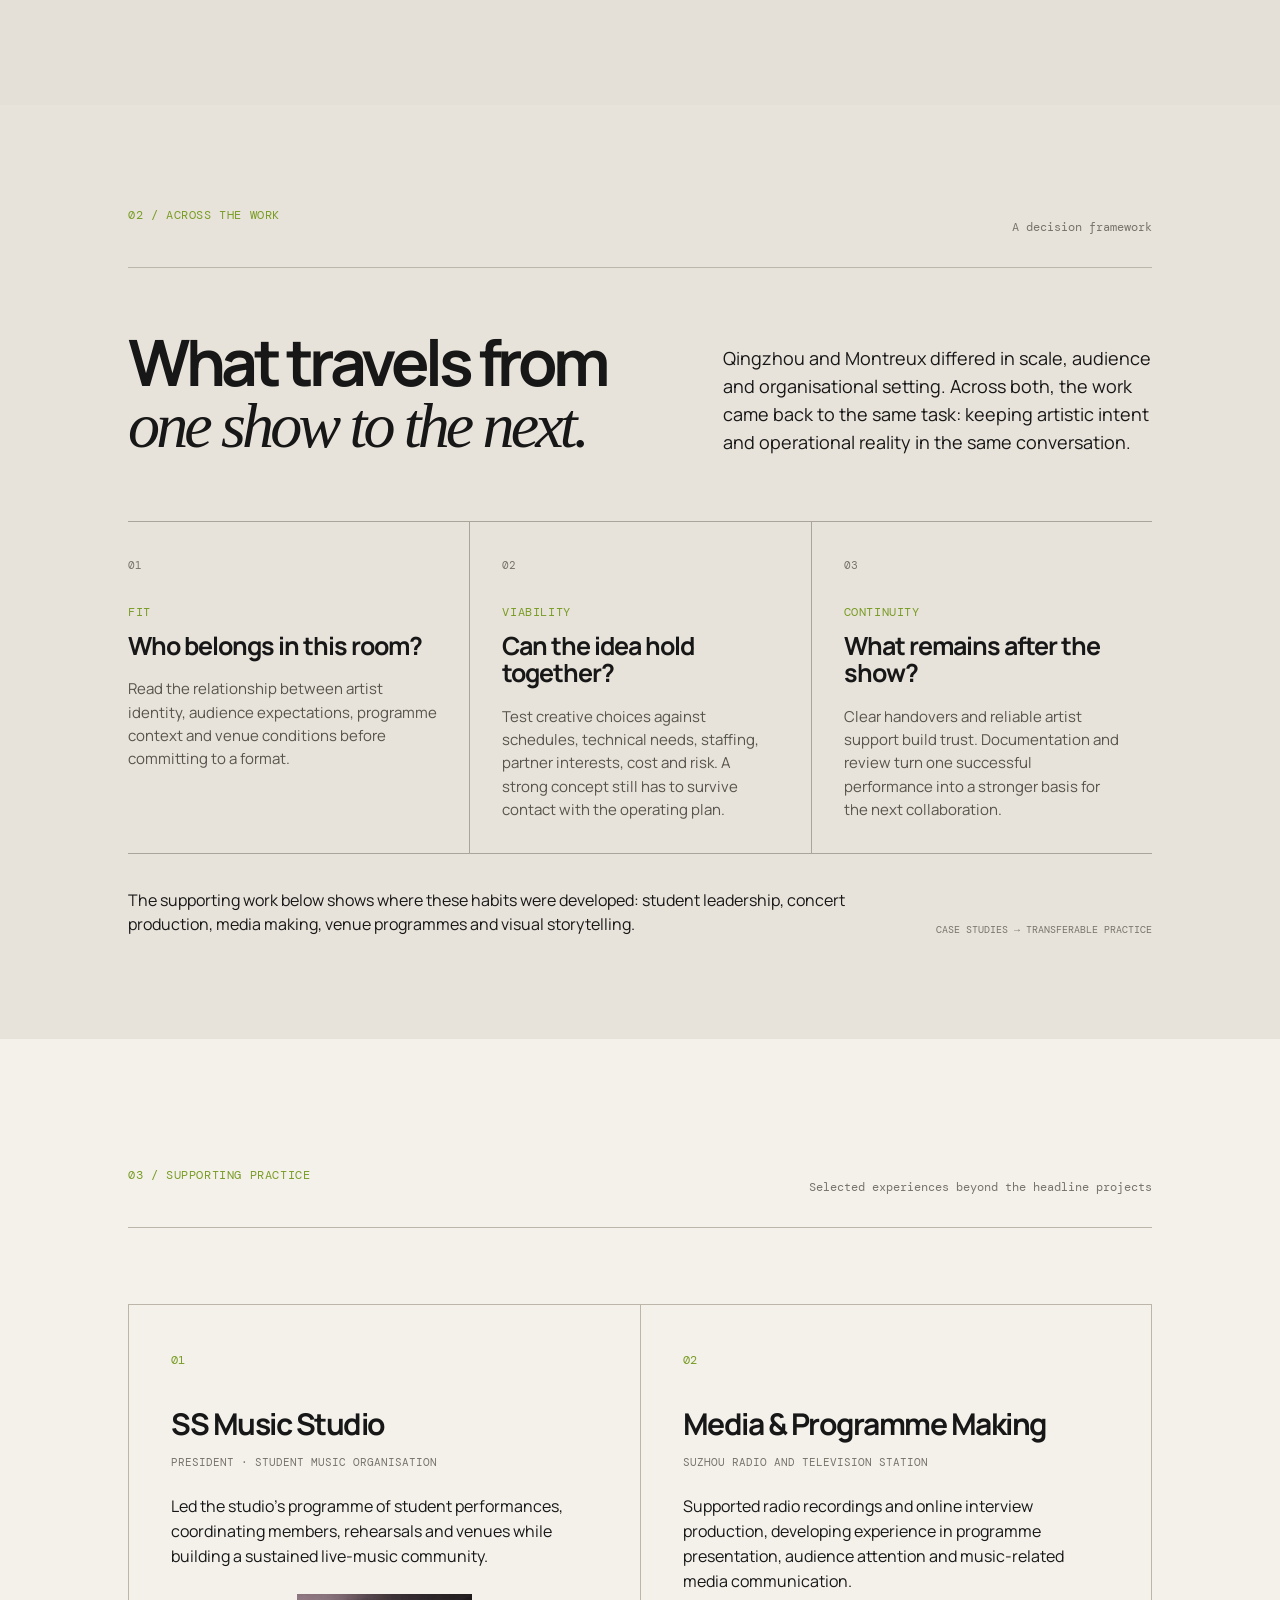
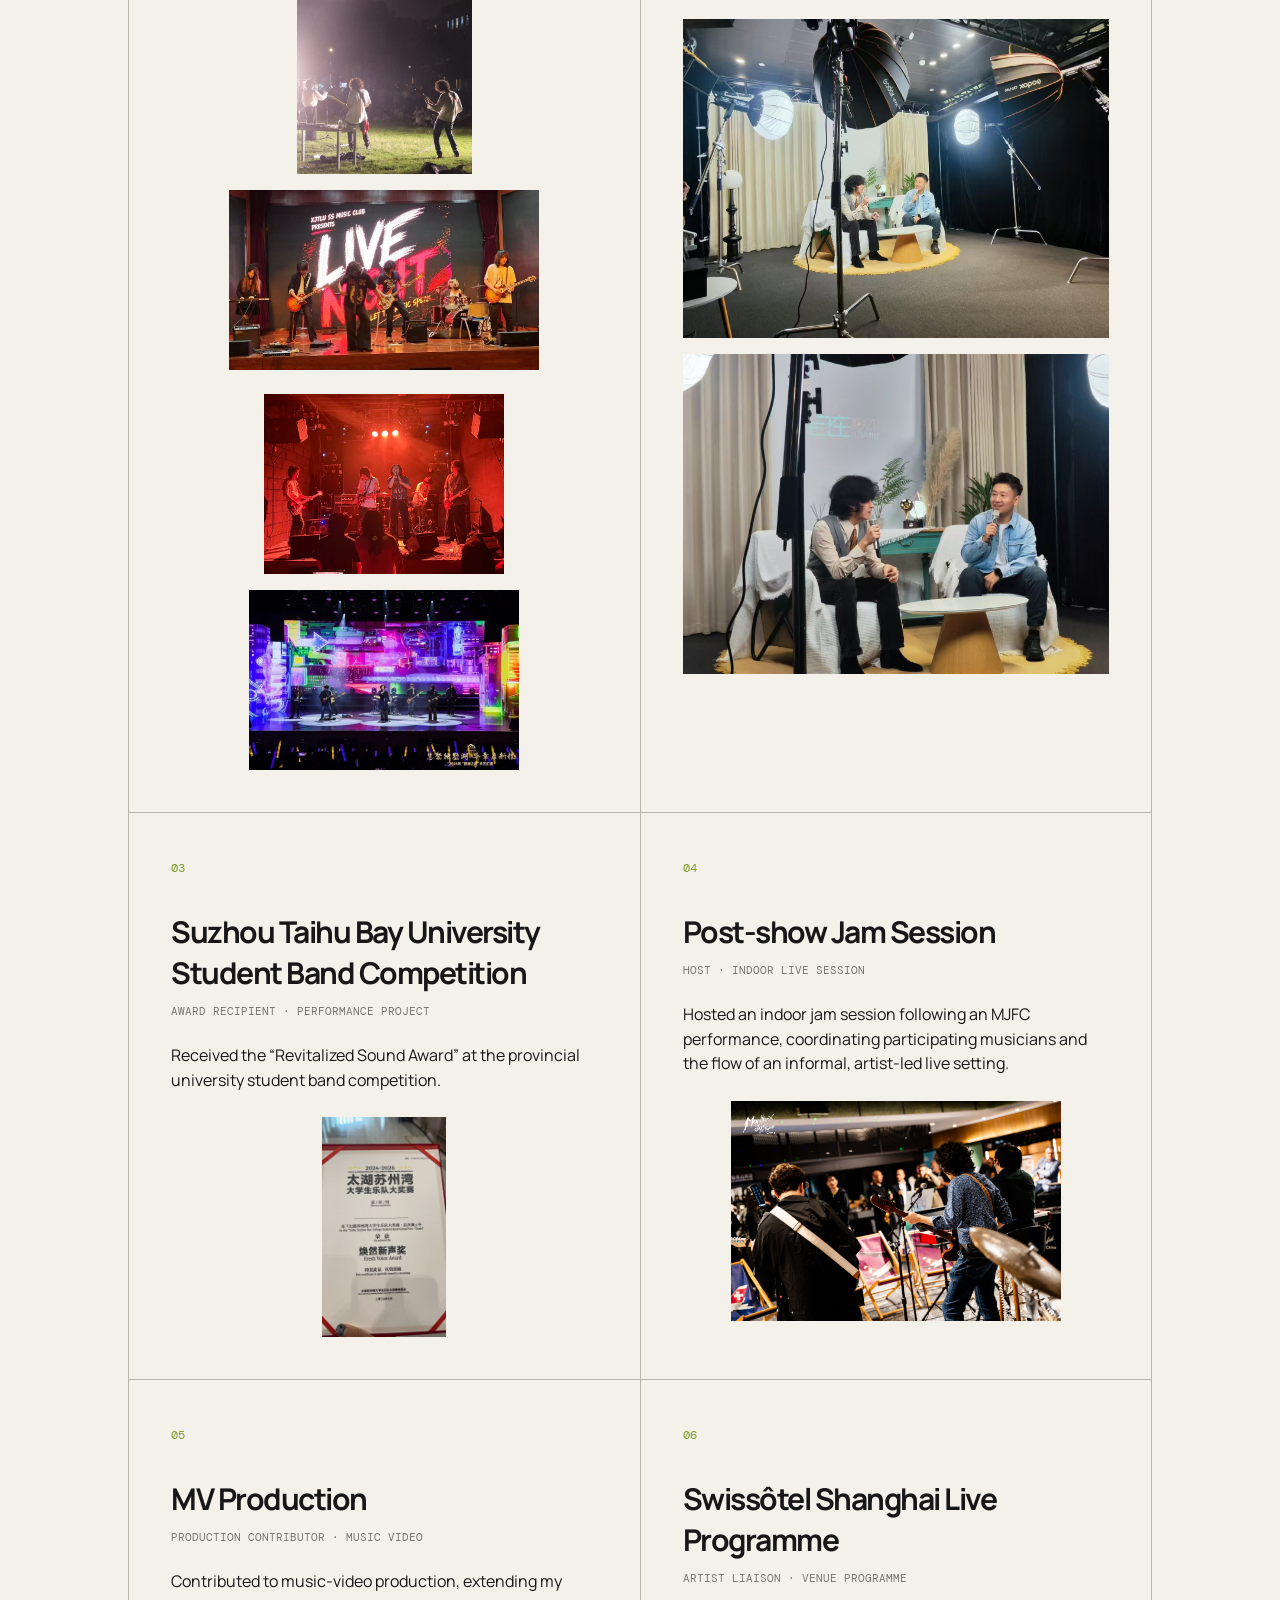
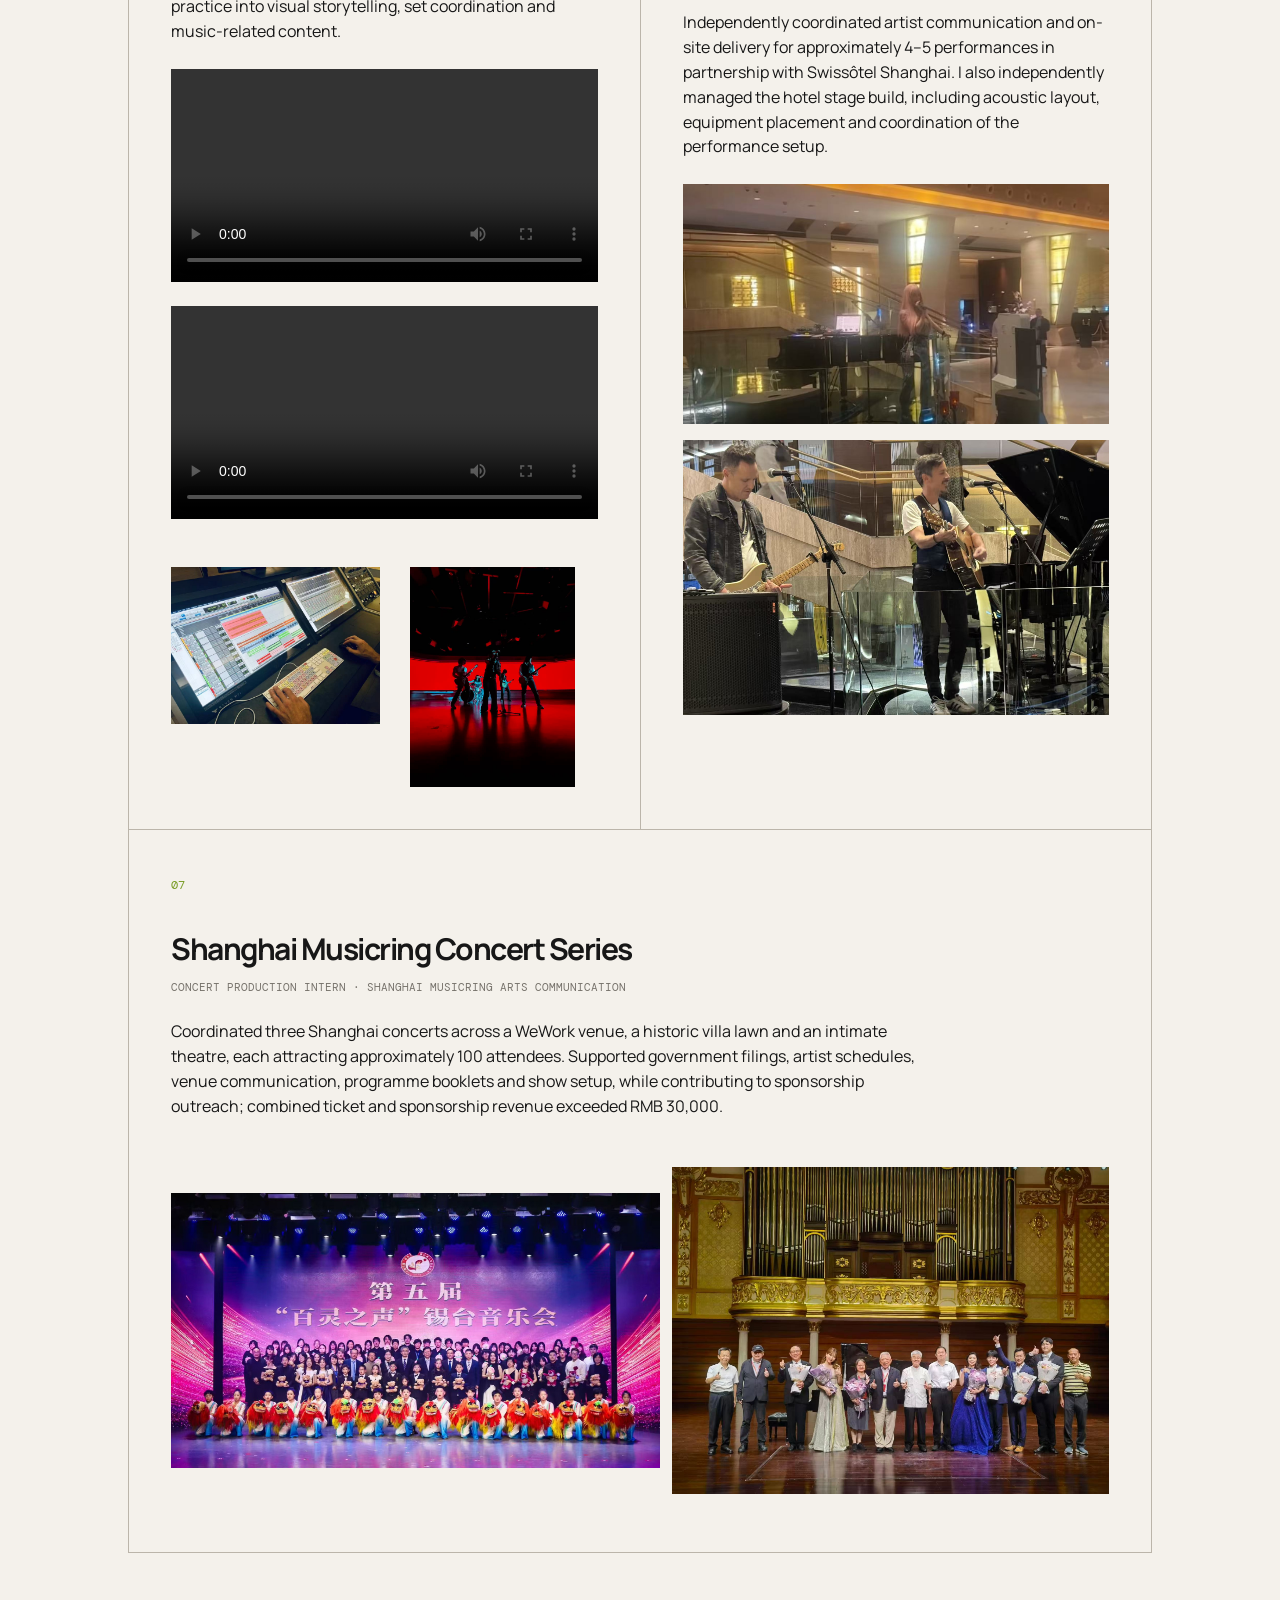
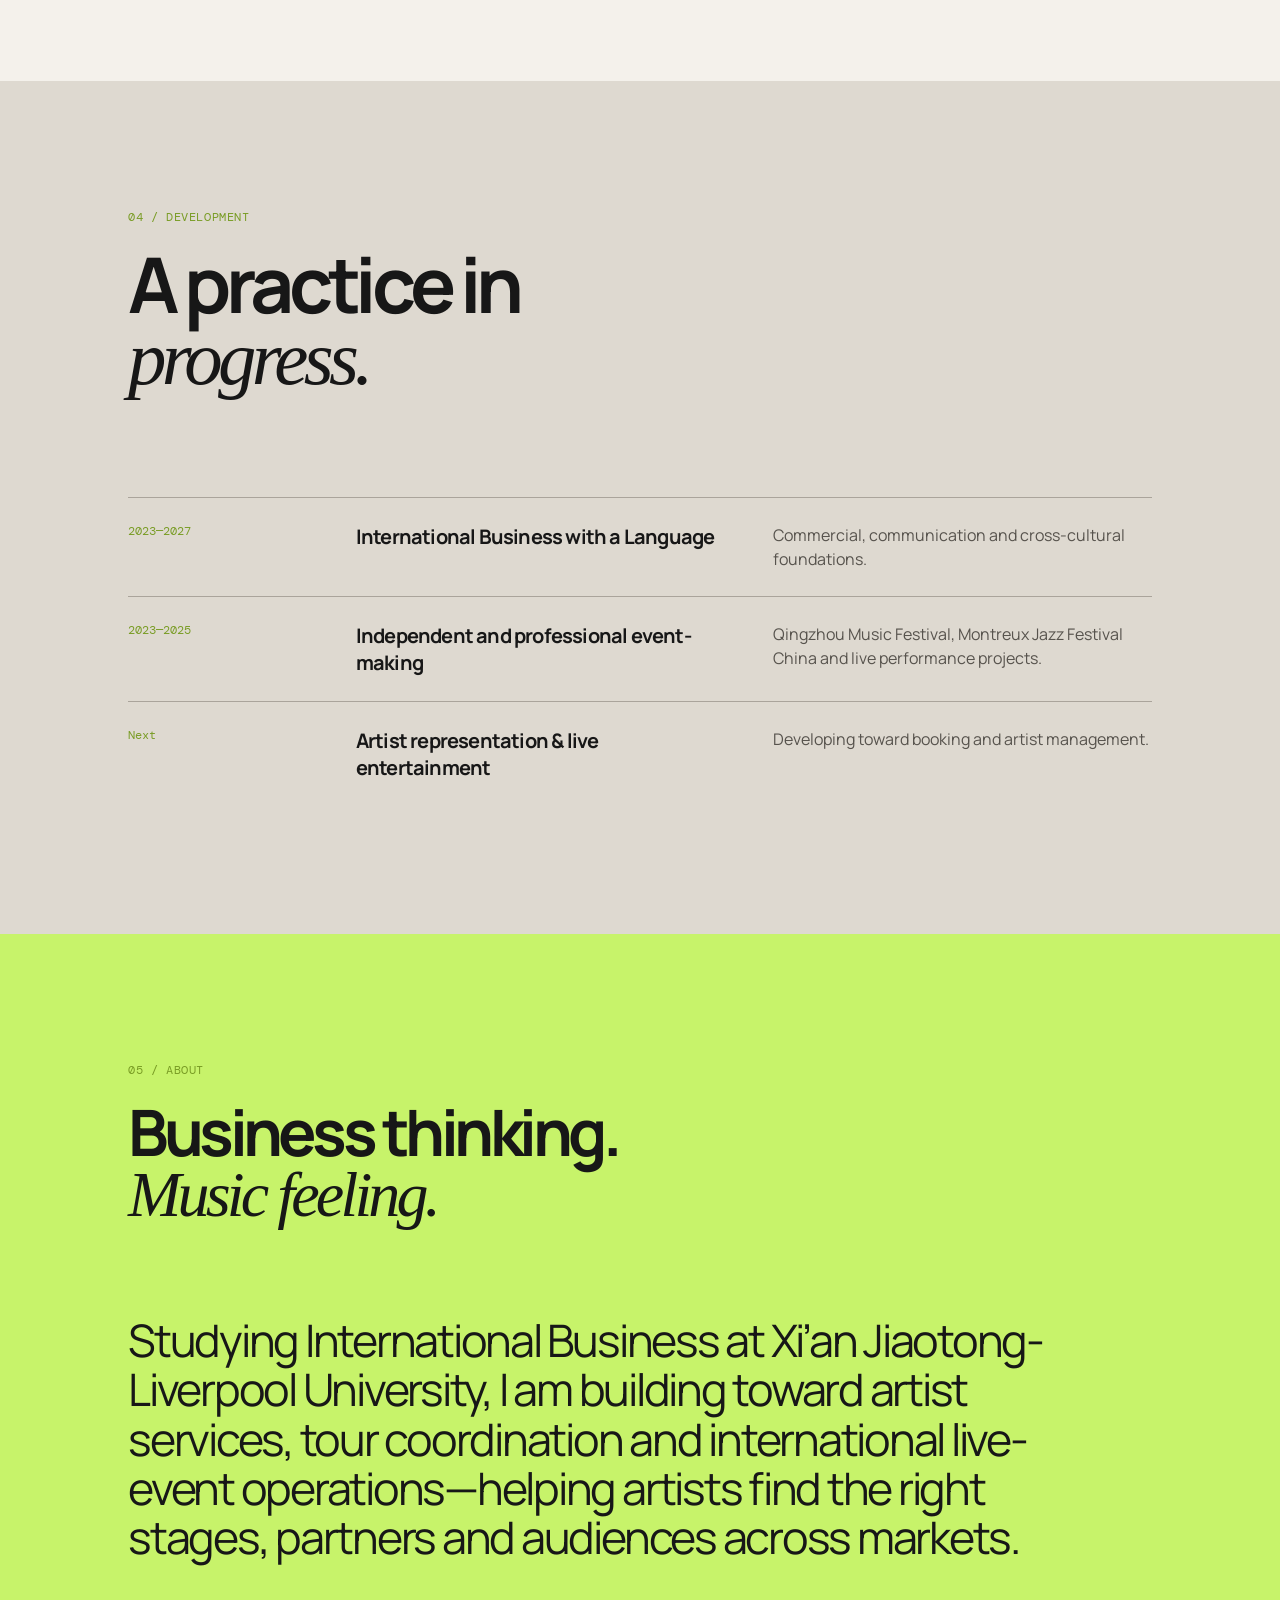
==== commit 090fe858: "Replace repeated evidence section with practice bridge" ====
--- a/index.html
+++ b/index.html
@@ -217,7 +217,7 @@
 </section>
 <section id="practice" class="support">
 <div class="section-head">
-<p class="eyebrow">02 / Supporting practice</p>
+<p class="eyebrow">03 / Supporting practice</p>
 <p class="muted">Selected experiences beyond the headline projects</p>
 </div>
 <div class="support-grid">
@@ -248,7 +248,7 @@
 </div>
 </section>
 <section class="timeline">
-<p class="eyebrow">03 / Development</p>
+<p class="eyebrow">04 / Development</p>
 <h2>A practice in<br>
 <em>progress.</em>
 </h2>
@@ -269,7 +269,7 @@
 </div>
 </section>
 <section id="about" class="about">
-<p class="eyebrow">04 / About</p>
+<p class="eyebrow">05 / About</p>
 <h2>Business thinking.<br>
 <em>Music feeling.</em>
 </h2>
@@ -282,11 +282,11 @@
 </div>
 </section>
 <section id="contact" class="contact">
-<p class="eyebrow">05 / Contact</p>
+<p class="eyebrow">06 / Contact</p>
 <h2>Let’s make<br>
 <em>something live.</em>
 </h2>
-<a class="email" href="mailto:Haoran.Wang23@student.xjtlu.edu.cn">Haoran.Wang23@student.xjtlu.edu.cn ↗</a>
+<a class="email" href="mailto:wang.stoner05@gmail.com">wang.stoner05@gmail.com ↗</a>
 <p class="muted">Suzhou, China · 2027FALL applicant</p>
 </section>
 </main>
--- a/case-details.css
+++ b/case-details.css
@@ -18,3 +18,18 @@
 .musicring-gallery{display:grid;grid-template-columns:1.12fr 1fr;gap:12px;margin-top:32px}
 .secondary-case .musicring-gallery img{display:block;width:100%;height:360px!important;max-height:none!important;object-fit:cover;margin:0}
 @media(max-width:700px){.support-grid .musicring-case{grid-column:auto}.musicring-gallery{grid-template-columns:1fr}.secondary-case .musicring-gallery img{height:auto!important;object-fit:contain}}
+.practice-bridge{padding:8vw 10vw;background:#e8e3da}
+.bridge-intro{display:grid;grid-template-columns:1.15fr 1fr;gap:8vw;align-items:end;margin:5vw 0}
+.bridge-intro h2{font-size:clamp(40px,5vw,72px);line-height:.95;letter-spacing:-.07em;margin:0}
+.bridge-intro>p{font-size:18px;line-height:1.55;margin:0;max-width:580px}
+.bridge-logic{display:grid;grid-template-columns:repeat(3,1fr);border-top:1px solid #aaa49b;border-bottom:1px solid #aaa49b}
+.bridge-logic article{padding:30px 32px 32px 0;min-height:280px}
+.bridge-logic article+article{border-left:1px solid #aaa49b;padding-left:32px}
+.bridge-logic article>span{font:11px 'DM Mono',monospace;color:#77736c}
+.bridge-logic .label{margin:30px 0 12px}
+.bridge-logic h3{font-size:25px;line-height:1.1;letter-spacing:-.04em;margin:0 0 18px}
+.bridge-logic article>p:last-child{font-size:15px;line-height:1.55;margin:0;color:#57534d}
+.bridge-out{display:flex;justify-content:space-between;gap:5vw;align-items:flex-end;margin-top:34px}
+.bridge-out p{font-size:16px;line-height:1.5;max-width:720px;margin:0}
+.bridge-out span{font:10px 'DM Mono',monospace;text-transform:uppercase;color:#77736c;white-space:nowrap}
+@media(max-width:700px){.practice-bridge{padding:16vw 7vw}.bridge-intro,.bridge-logic{grid-template-columns:1fr}.bridge-intro{gap:28px;margin:12vw 0}.bridge-logic article{min-height:auto;padding:28px 0}.bridge-logic article+article{border-left:0;border-top:1px solid #aaa49b;padding-left:0}.bridge-out{display:block}.bridge-out span{display:block;margin-top:24px;white-space:normal}}
